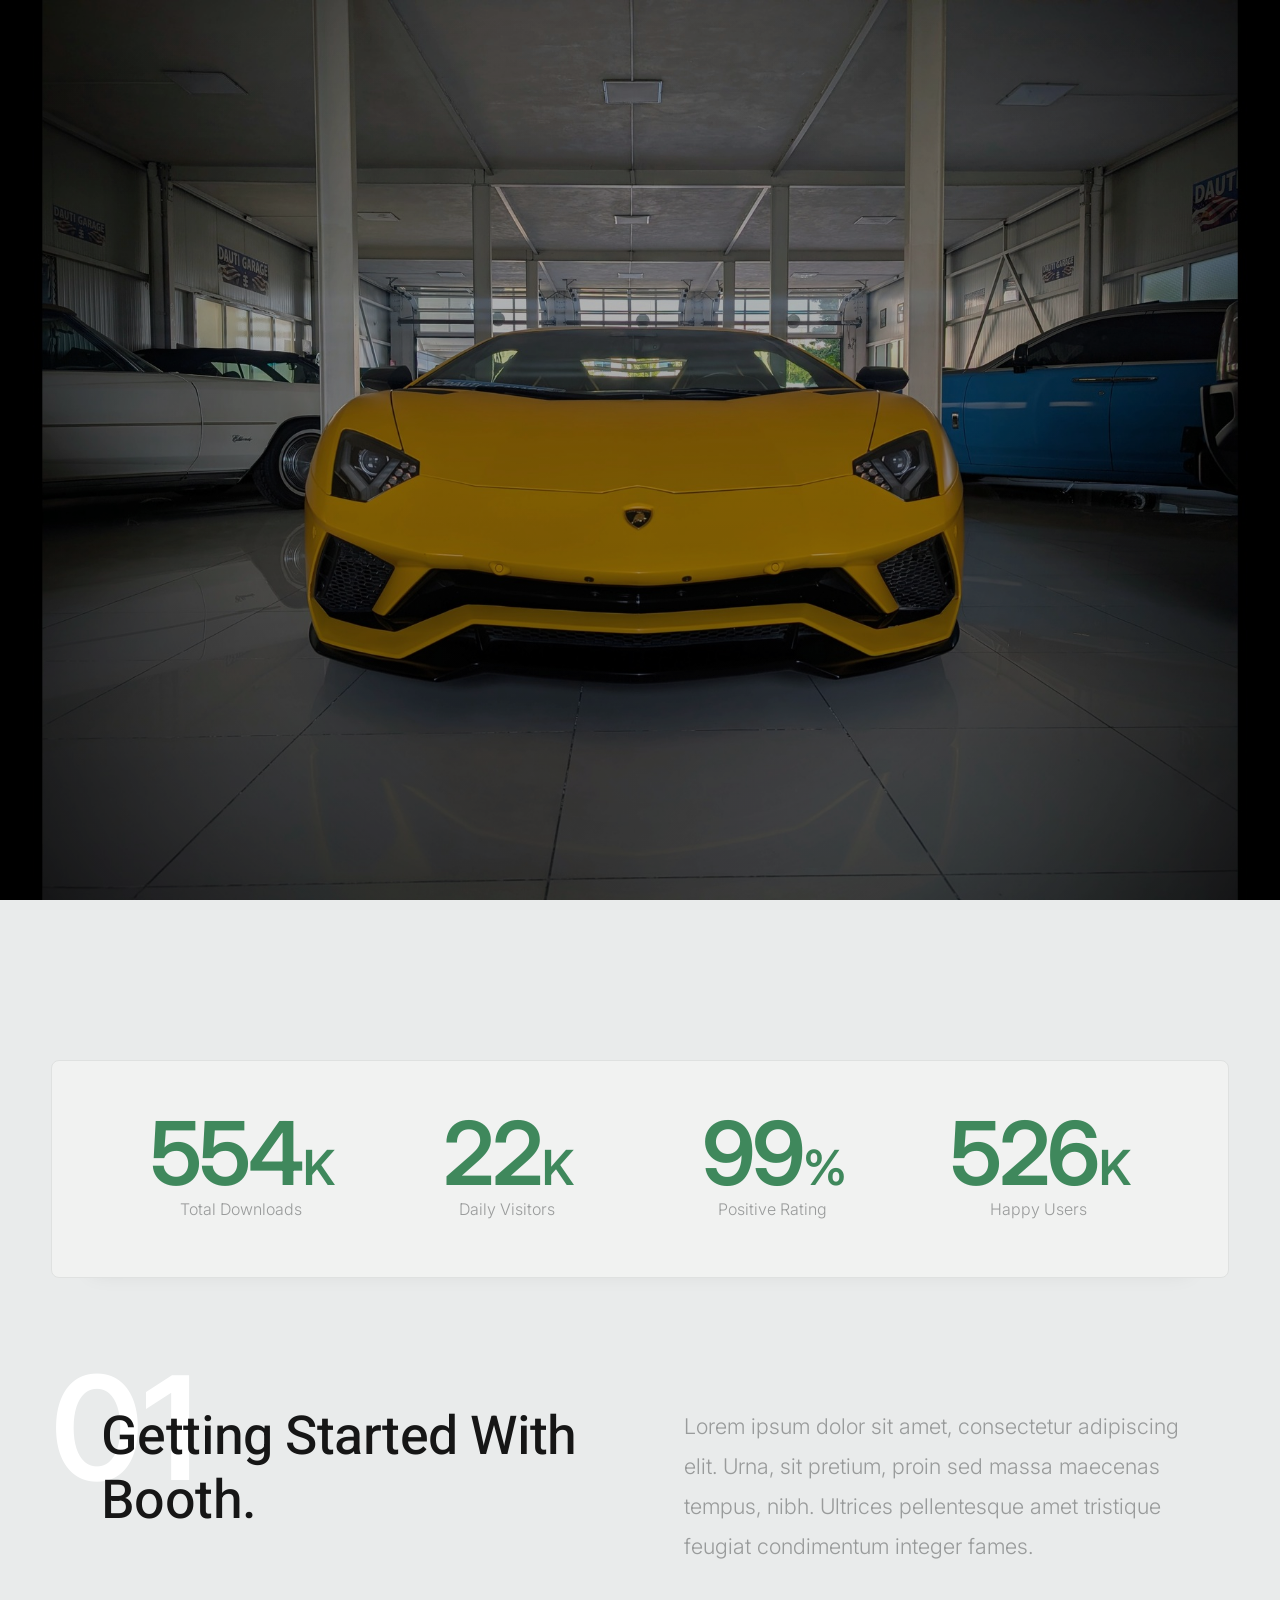
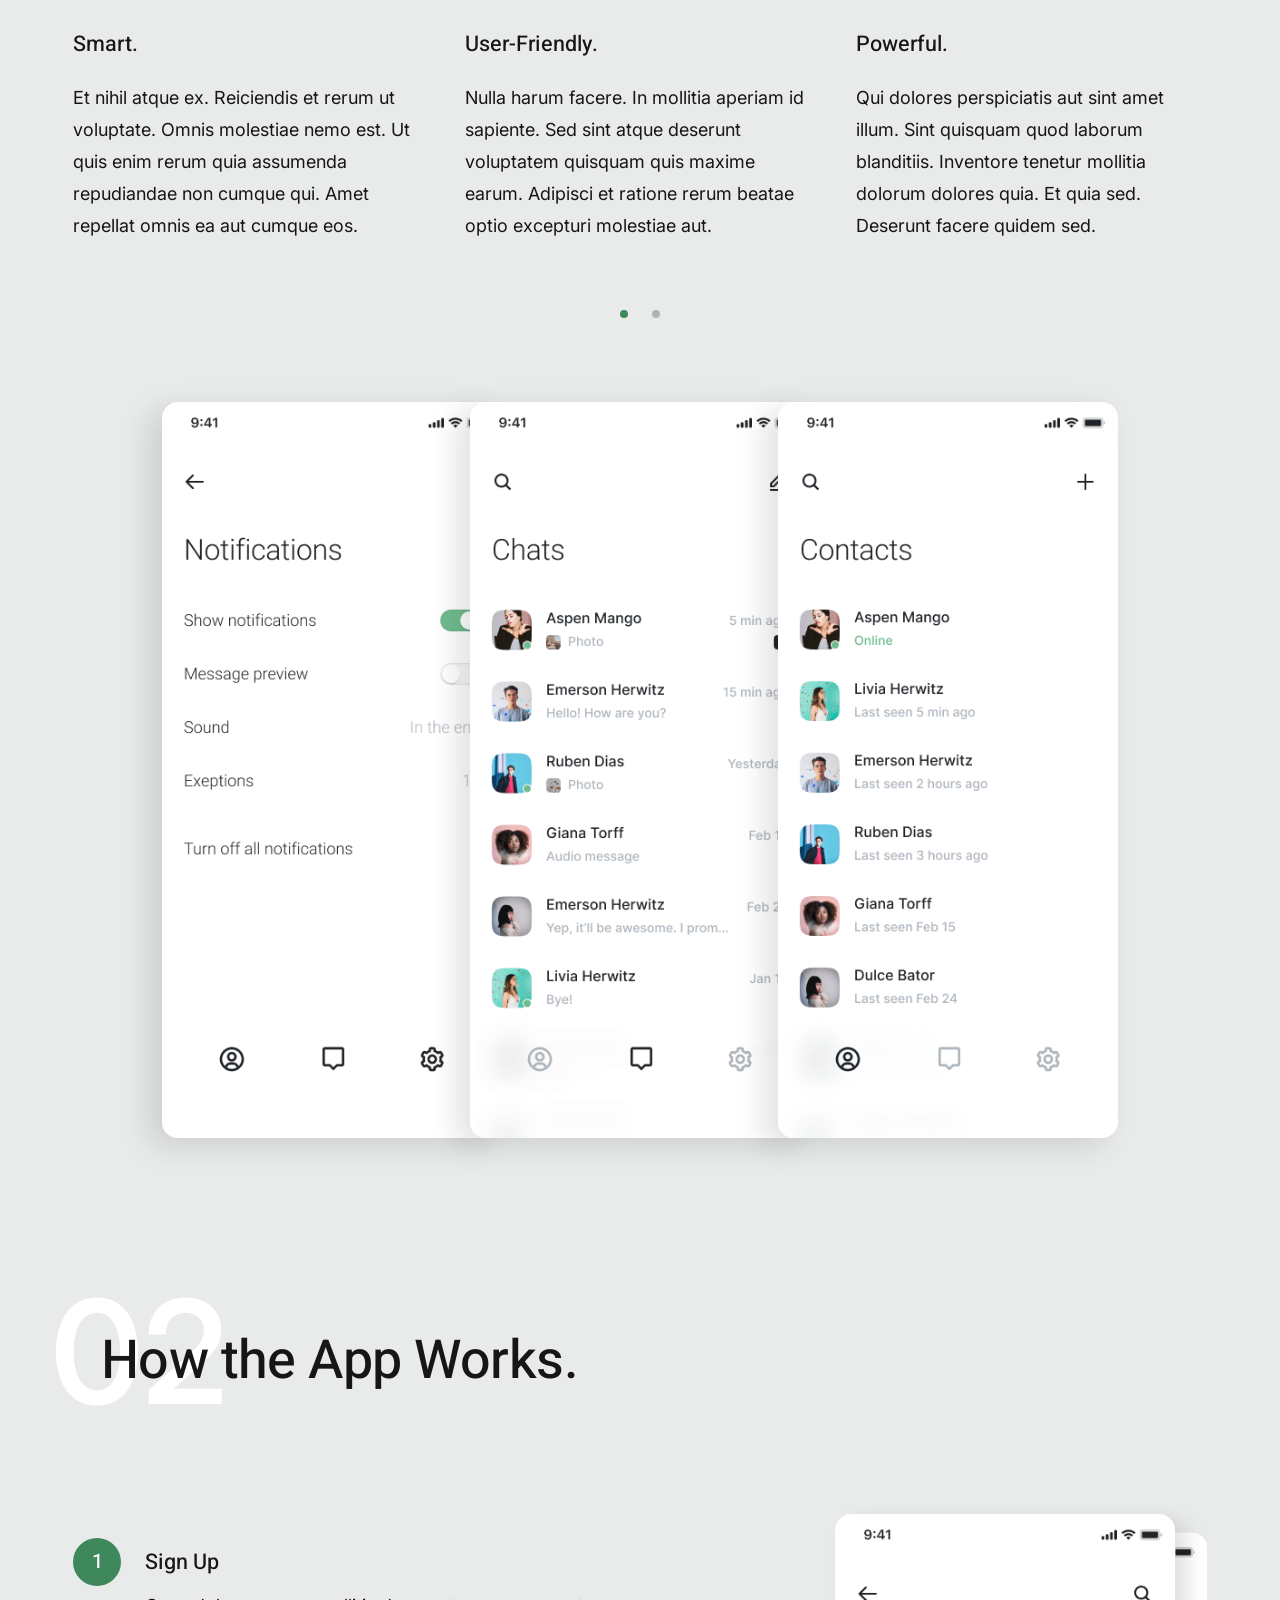
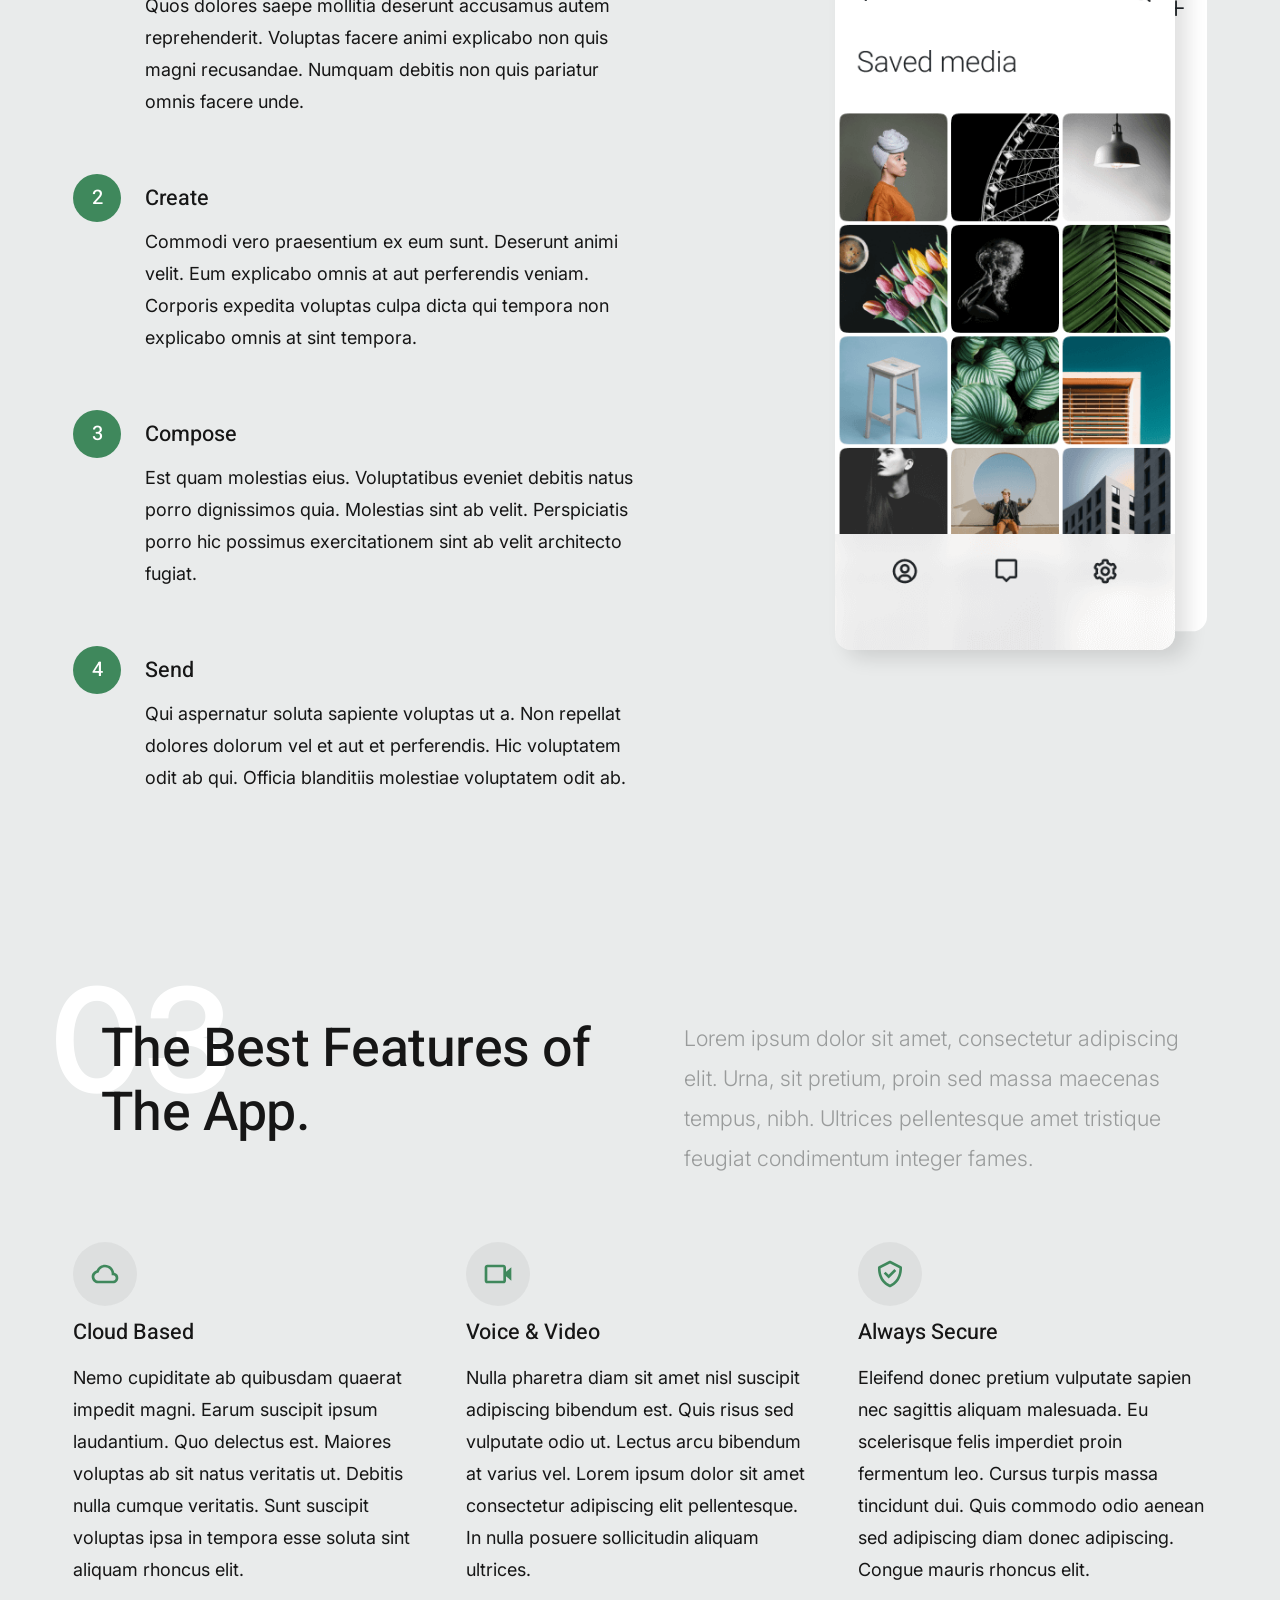
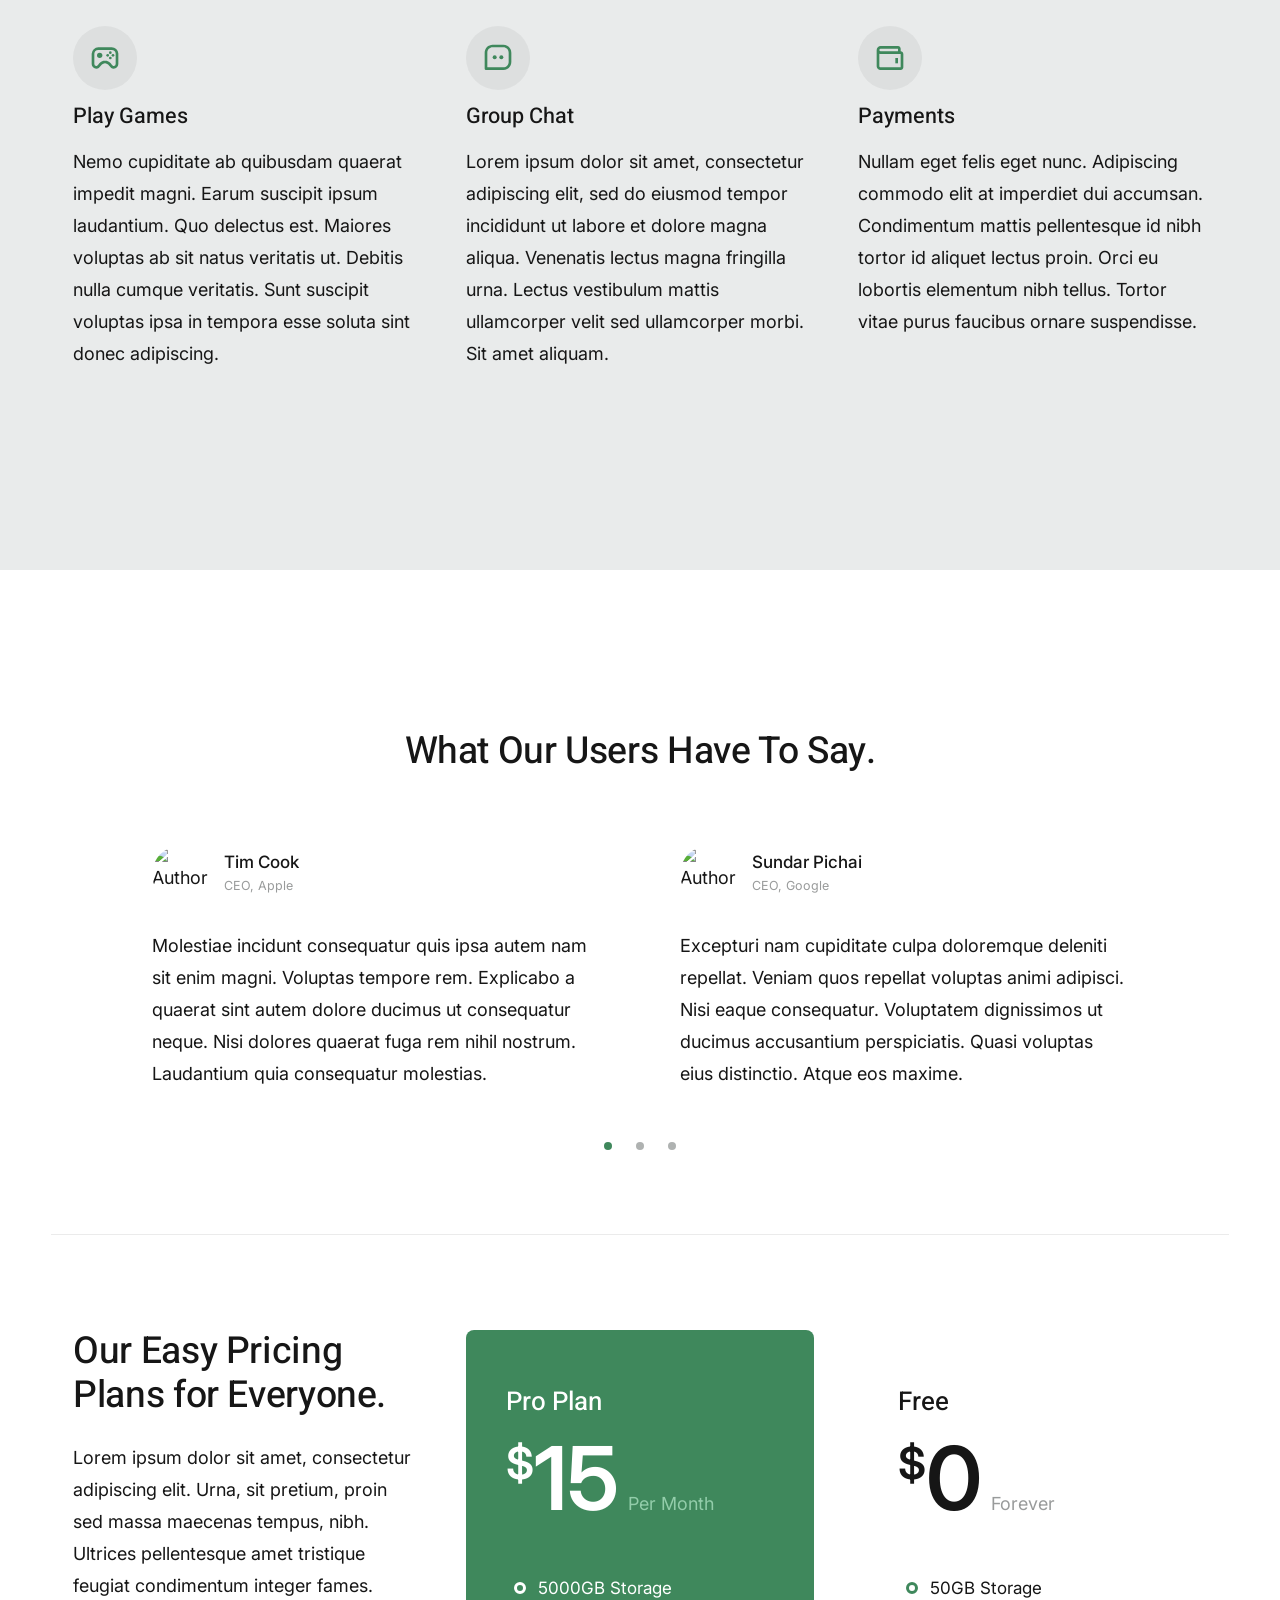
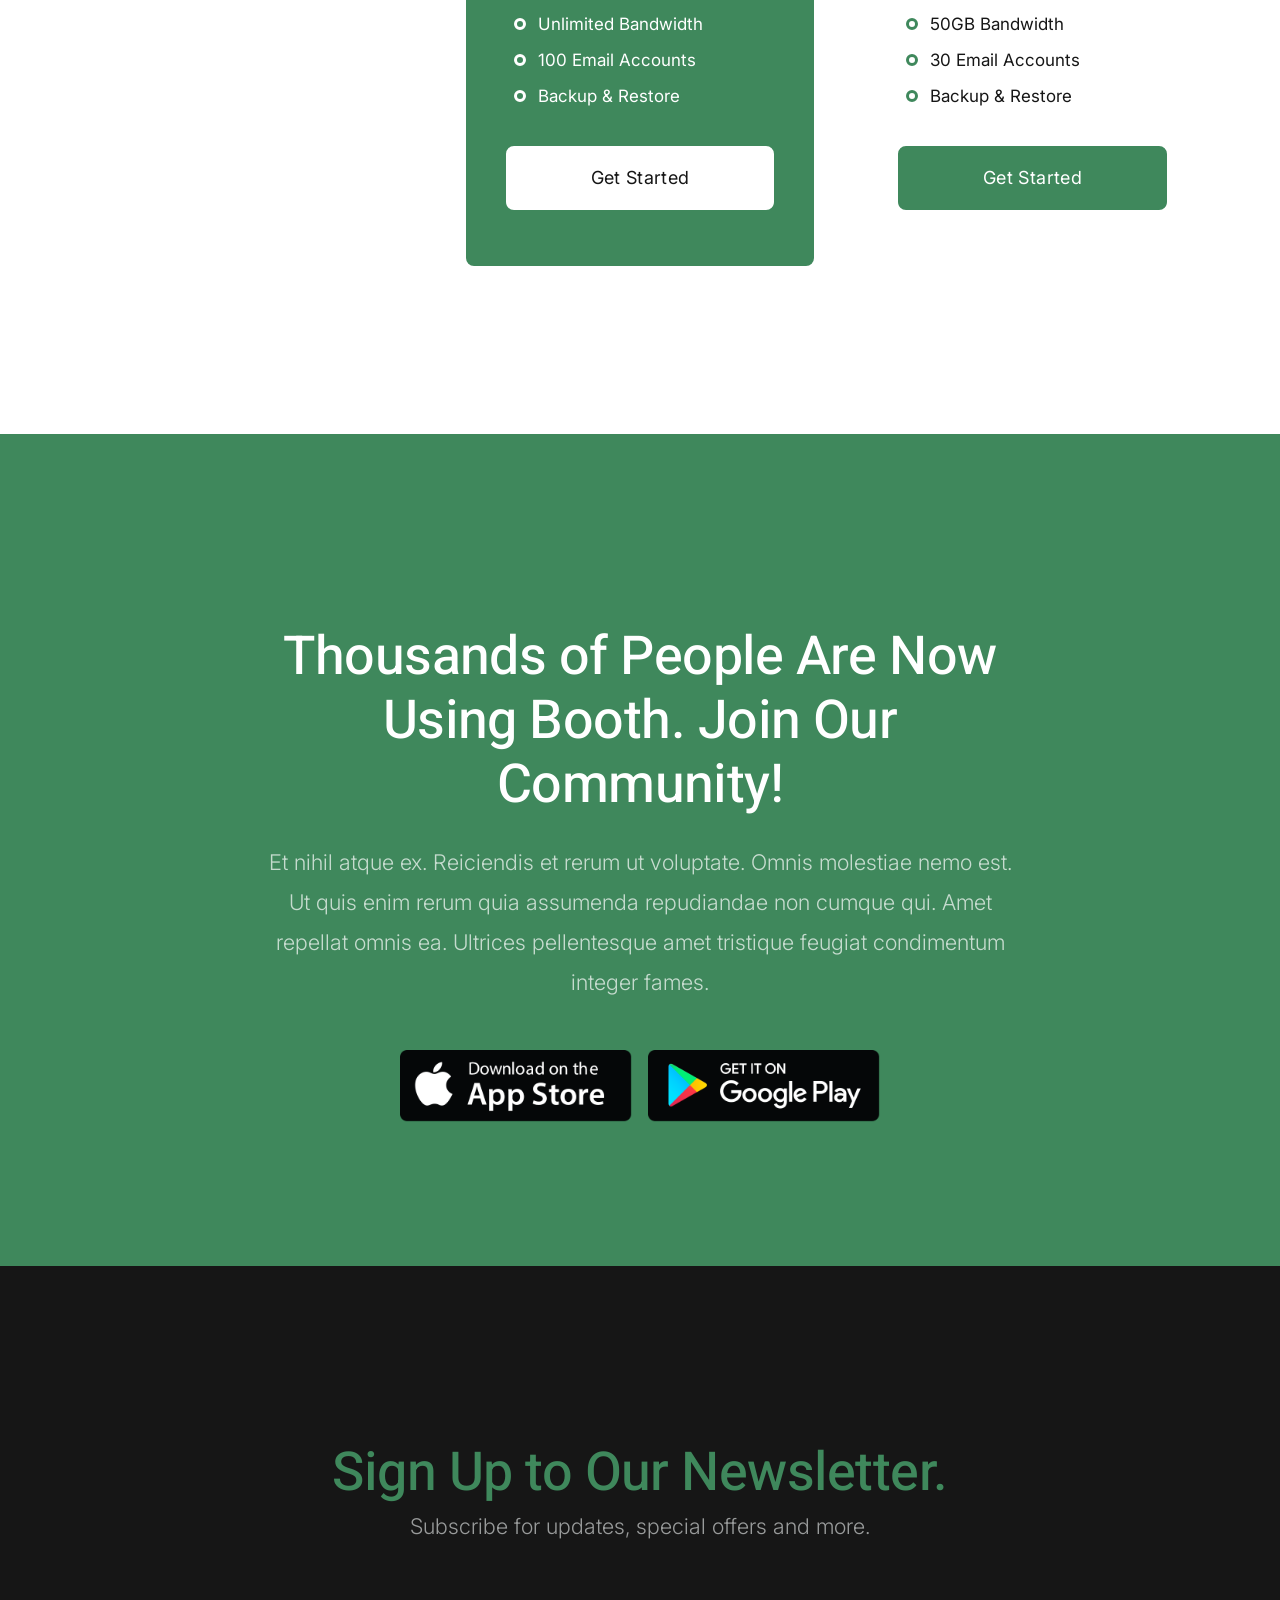
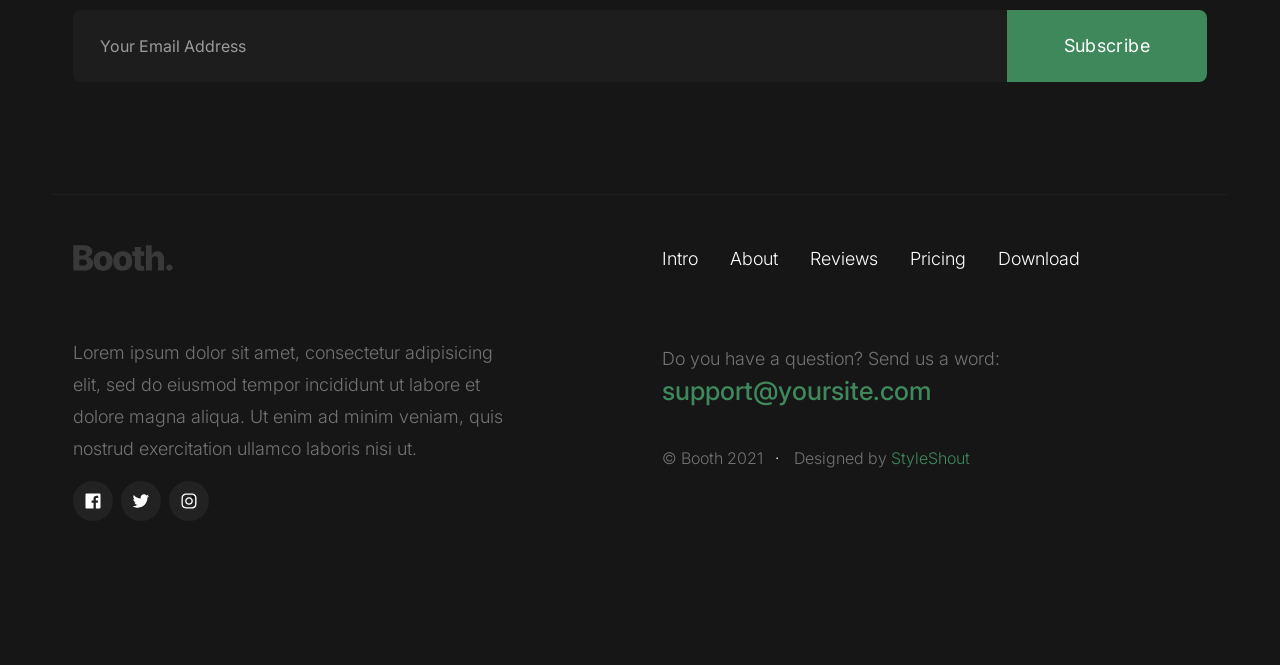
==== index.html @ 65e9fd52 "bg & title en" ====
<!DOCTYPE html>
<html lang="en" class="no-js" >
<head>

    <!--- basic page needs
    ================================================== -->
    <meta charset="utf-8">
    <meta name="viewport" content="width=device-width, initial-scale=1">
    <title>Booth</title>

    <script>
        document.documentElement.classList.remove('no-js');
        document.documentElement.classList.add('js');
    </script>

    <!-- CSS
    ================================================== -->
    <link rel="stylesheet" href="css/vendor.css">
    <link rel="stylesheet" href="css/styles.css">

    <!-- favicons
    ================================================== -->
    <link rel="apple-touch-icon" sizes="180x180" href="apple-touch-icon.png">
    <link rel="icon" type="image/png" sizes="32x32" href="favicon-32x32.png">
    <link rel="icon" type="image/png" sizes="16x16" href="favicon-16x16.png">
    <link rel="manifest" href="site.webmanifest">

</head>


<body id="top">


    <!-- preloader
    ================================================== -->
    <div id="preloader">
        <div id="loader">
        </div>
    </div>


    <!-- page wrap
    ================================================== -->
    <div id="page" class="s-pagewrap">


        <!-- # site header 
        ================================================== -->
        <header class="s-header">

            <div class="row s-header__inner">

                <div class="s-header__block">
                    <div class="s-header__logo">
                        <a class="logo" href="index.html">
                            <img src="images/logo.svg" alt="Homepage">
                        </a>
                    </div>

                    <a class="s-header__menu-toggle" href="#0"><span>Menu</span></a>
                </div> <!-- end s-header__block -->

                <nav class="s-header__nav">
                    <ul>
                        <li class="current"><a href="#intro" class="smoothscroll">Intro</a></li>
                        <li><a href="#about" class="smoothscroll">About</a></li>
                        <li><a href="#pricing" class="smoothscroll">Pricing</a></li>
                        <li><a href="#download" class="smoothscroll">Download</a></li>
                    </ul>
                </nav>

                <div class="s-header__cta">
                    <a href="#download" class="btn btn--stroke s-header__cta-btn smoothscroll">Get The App</a>
                </div>

            </div> <!-- end s-header__inner -->

        </header> <!-- end s-header -->


        <!-- # site-content
        ================================================== -->
        <section id="content" class="s-content">


            <!-- intro
            ----------------------------------------------- -->
            <section id="intro" class="s-intro target-section">

                <div class="s-intro__bg"></div>

                <div class="row s-intro__content">

                    <div class="column lg-12 s-intro__content-inner">
                        <div class="s-intro__content-left">
                            <h1 class="s-intro__content-title">
                            Redefine Luxury.<br>
                            Elite Pre-Owned Vehicles.
                            </h1>
                        </div>
                        <div class="s-intro__content-right">
                            <p class="s-intro__content-desc body-text-2">
                                We source only the finest, meticulously inspected luxury cars
                                to ensure your investment is nothing less than perfection.
                            </p> 

                            <div class="s-intro__content-buttons">
                                <a href="#download" class="btn btn--primary s-intro__content-btn smoothscroll">Get Started</a>
                                <a href="https://player.vimeo.com/video/14592941?color=00a650&title=0&byline=0&portrait=0" class="s-intro__content-video-btn">
                                    <svg xmlns="http://www.w3.org/2000/svg" width="24" height="24" viewBox="0 0 24 24" style="fill: rgba(0, 0, 0, 1);transform: ;msFilter:;"><path d="M7 6v12l10-6z"></path></svg>
                                </a>
                            </div>
                        </div>
                    </div> <!-- s-intro__content-inner -->

                </div> <!-- s-intro__content -->

                <ul class="s-intro__social">
                    <li>
                        <a href="">
                            <svg xmlns="http://www.w3.org/2000/svg" width="24" height="24" viewBox="0 0 24 24" style="fill:rgba(0, 0, 0, 1);transform:;-ms-filter:"><path d="M20,3H4C3.447,3,3,3.448,3,4v16c0,0.552,0.447,1,1,1h8.615v-6.96h-2.338v-2.725h2.338v-2c0-2.325,1.42-3.592,3.5-3.592 c0.699-0.002,1.399,0.034,2.095,0.107v2.42h-1.435c-1.128,0-1.348,0.538-1.348,1.325v1.735h2.697l-0.35,2.725h-2.348V21H20 c0.553,0,1-0.448,1-1V4C21,3.448,20.553,3,20,3z"></path></svg>
                            <span class="u-screen-reader-text">Facebook</span>
                        </a>
                    </li>
                    <li>
                        <a href="">
                            <svg xmlns="http://www.w3.org/2000/svg" width="24" height="24" viewBox="0 0 24 24" style="fill:rgba(0, 0, 0, 1);transform:;-ms-filter:"><path d="M19.633,7.997c0.013,0.175,0.013,0.349,0.013,0.523c0,5.325-4.053,11.461-11.46,11.461c-2.282,0-4.402-0.661-6.186-1.809 c0.324,0.037,0.636,0.05,0.973,0.05c1.883,0,3.616-0.636,5.001-1.721c-1.771-0.037-3.255-1.197-3.767-2.793 c0.249,0.037,0.499,0.062,0.761,0.062c0.361,0,0.724-0.05,1.061-0.137c-1.847-0.374-3.23-1.995-3.23-3.953v-0.05 c0.537,0.299,1.16,0.486,1.82,0.511C3.534,9.419,2.823,8.184,2.823,6.787c0-0.748,0.199-1.434,0.548-2.032 c1.983,2.443,4.964,4.04,8.306,4.215c-0.062-0.3-0.1-0.611-0.1-0.923c0-2.22,1.796-4.028,4.028-4.028 c1.16,0,2.207,0.486,2.943,1.272c0.91-0.175,1.782-0.512,2.556-0.973c-0.299,0.935-0.936,1.721-1.771,2.22 c0.811-0.088,1.597-0.312,2.319-0.624C21.104,6.712,20.419,7.423,19.633,7.997z"></path></svg>
                            <span class="u-screen-reader-text">Twitter</span>
                        </a>
                    </li>
                    <li>
                        <a href="">
                            <svg xmlns="http://www.w3.org/2000/svg" width="24" height="24" viewBox="0 0 24 24" style="fill:rgba(0, 0, 0, 1);transform:;-ms-filter:"><path d="M11.999,7.377c-2.554,0-4.623,2.07-4.623,4.623c0,2.554,2.069,4.624,4.623,4.624c2.552,0,4.623-2.07,4.623-4.624 C16.622,9.447,14.551,7.377,11.999,7.377L11.999,7.377z M11.999,15.004c-1.659,0-3.004-1.345-3.004-3.003 c0-1.659,1.345-3.003,3.004-3.003s3.002,1.344,3.002,3.003C15.001,13.659,13.658,15.004,11.999,15.004L11.999,15.004z"></path><circle cx="16.806" cy="7.207" r="1.078"></circle><path d="M20.533,6.111c-0.469-1.209-1.424-2.165-2.633-2.632c-0.699-0.263-1.438-0.404-2.186-0.42 c-0.963-0.042-1.268-0.054-3.71-0.054s-2.755,0-3.71,0.054C7.548,3.074,6.809,3.215,6.11,3.479C4.9,3.946,3.945,4.902,3.477,6.111 c-0.263,0.7-0.404,1.438-0.419,2.186c-0.043,0.962-0.056,1.267-0.056,3.71c0,2.442,0,2.753,0.056,3.71 c0.015,0.748,0.156,1.486,0.419,2.187c0.469,1.208,1.424,2.164,2.634,2.632c0.696,0.272,1.435,0.426,2.185,0.45 c0.963,0.042,1.268,0.055,3.71,0.055s2.755,0,3.71-0.055c0.747-0.015,1.486-0.157,2.186-0.419c1.209-0.469,2.164-1.424,2.633-2.633 c0.263-0.7,0.404-1.438,0.419-2.186c0.043-0.962,0.056-1.267,0.056-3.71s0-2.753-0.056-3.71C20.941,7.57,20.801,6.819,20.533,6.111z M19.315,15.643c-0.007,0.576-0.111,1.147-0.311,1.688c-0.305,0.787-0.926,1.409-1.712,1.711c-0.535,0.199-1.099,0.303-1.67,0.311 c-0.95,0.044-1.218,0.055-3.654,0.055c-2.438,0-2.687,0-3.655-0.055c-0.569-0.007-1.135-0.112-1.669-0.311 c-0.789-0.301-1.414-0.923-1.719-1.711c-0.196-0.534-0.302-1.099-0.311-1.669c-0.043-0.95-0.053-1.218-0.053-3.654 c0-2.437,0-2.686,0.053-3.655c0.007-0.576,0.111-1.146,0.311-1.687c0.305-0.789,0.93-1.41,1.719-1.712 c0.534-0.198,1.1-0.303,1.669-0.311c0.951-0.043,1.218-0.055,3.655-0.055c2.437,0,2.687,0,3.654,0.055 c0.571,0.007,1.135,0.112,1.67,0.311c0.786,0.303,1.407,0.925,1.712,1.712c0.196,0.534,0.302,1.099,0.311,1.669 c0.043,0.951,0.054,1.218,0.054,3.655c0,2.436,0,2.698-0.043,3.654H19.315z"></path></svg>
                            <span class="u-screen-reader-text">Instagram</span>
                        </a>
                    </li>
                </ul>  <!-- s-intro__social -->

                <div class="s-intro__scroll">
                    <a href="#about" class="smoothscroll">
                        <svg xmlns="http://www.w3.org/2000/svg" width="24" height="24" viewBox="0 0 24 24" style="fill: rgba(0, 0, 0, 1);transform: rotate(270deg);msFilter:progid:DXImageTransform.Microsoft.BasicImage(rotation=3);"><path d="M21 11H6.414l5.293-5.293-1.414-1.414L2.586 12l7.707 7.707 1.414-1.414L6.414 13H21z"></path></svg>
                        <span class="u-screen-reader-text">Scroll</span>
                    </a>
                </div> <!-- s-intro__scroll -->

            </section> <!-- end s-intro -->


            <!-- about
            ----------------------------------------------- -->
            <section id="about" class="s-about target-section">


                <!-- stats -->
                <div class="row block-lg-one-fourth block-tab-one-half block-stack s-about__stats">

                    <div class="column s-about__stats-item">
                        <div class="s-about__stats-count">554<span>k</span></div>
                        <h5>Total Downloads</h5>
                    </div>
                    <div class="column s-about__stats-item">
                        <div class="s-about__stats-count">22<span>k</span></div>
                        <h5>Daily Visitors</h5>
                    </div>
                    <div class="column s-about__stats-item">
                        <div class="s-about__stats-count">99<span>%</span></div>
                        <h5>Positive Rating</h5>
                    </div>
                    <div class="column s-about__stats-item">
                        <div class="s-about__stats-count">526<span>k</span></div>
                        <h5>Happy Users</h5>
                    </div>

                </div> <!-- end stats -->


                <!-- intro info -->
                <div class="s-about__info">

                    <div class="row section-header" data-num="01">
                        <div class="column lg-6 stack-on-1000 title-block">
                            <h2 class="title text-display-1">Getting Started With Booth.</h2>
                        </div>
                        <div class="column lg-6 stack-on-1000 desc-block">
                            <p class="desc lead">
                            Lorem ipsum dolor sit amet, consectetur adipiscing elit. Urna, sit pretium, 
                            proin sed massa maecenas tempus, nibh. Ultrices pellentesque amet tristique 
                            feugiat condimentum integer fames.
                            </p>
                        </div>
                    </div>

                    <div class="row s-about__info-slider-block">
                        <div class="column lg-12">

                            <div class="swiper-container s-about__info-slider">
                                <div class="swiper-wrapper">

                                    <div class="s-about__info-slide swiper-slide">
                                        <h4 class="h5">Smart.</h4>
                    
                                        <p>
                                        Et nihil atque ex. Reiciendis et rerum ut voluptate. Omnis molestiae nemo est. 
                                        Ut quis enim rerum quia assumenda repudiandae non cumque qui. Amet repellat 
                                        omnis ea aut cumque eos.
                                        </p>
                                    </div>  <!-- end s-about__info-slide  -->
                    
                                    <div class="s-about__info-slide swiper-slide">
                                        <h4 class="h5">User-Friendly.</h4>
                    
                                        <p>
                                        Nulla harum facere. In mollitia aperiam id sapiente. Sed sint atque deserunt 
                                        voluptatem quisquam quis maxime earum. Adipisci et ratione rerum beatae optio 
                                        excepturi molestiae aut.
                                        </p>
                                    </div>  <!-- end s-about__info-slide  -->
                    
                                    <div class="s-about__info-slide swiper-slide">
                                        <h4 class="h5">Powerful.</h4>
                    
                                        <p>
                                        Qui dolores perspiciatis aut sint amet illum. Sint quisquam quod laborum 
                                        blanditiis. Inventore tenetur mollitia dolorum dolores quia. Et quia sed. 
                                        Deserunt facere quidem sed.
                                        </p>
                                    </div>  <!-- end s-about__info-slide  -->
                    
                                    <div class="s-about__info-slide swiper-slide">
                                        <h4 class="h5">Secure.</h4>
                    
                                        <p>
                                        Exercitationem minima sed similique. Ducimus quis omnis voluptas et nulla. 
                                        Ad mollitia quibusdam autem quod omnis. Ipsa aspernatur voluptatem illum 
                                        possimus quasi magni.
                                        </p>
                                    </div>  <!-- end s-about__info-slide  -->

                                </div> <!-- swiper-wrapper -->

                                <div class="swiper-pagination"></div>

                            </div> <!-- end swiper-container -->

                        </div>
                    </div> <!-- end s-about__info-slider-block -->

                </div> <!-- end s-about__info -->


                <!-- screens -->
                <div class="row s-about__screens-block">
                    <div class="column lg-12">

                        <div class="s-about__screens">
                            <div class="s-about__screen">
                                <img src="images/screens/screen-03.png"
                                     srcset="images/screens/screen-03.png 1x, images/screens/screen-03@2x.png 2x" alt="">
                            </div>
                            <div class="s-about__screen">
                                <img src="images/screens/screen-02.png"
                                     srcset="images/screens/screen-02.png 1x, images/screens/screen-02@2x.png 2x" alt="">
                            </div>
                            <div class="s-about__screen">
                                <img src="images/screens/screen-01.png"
                                     srcset="images/screens/screen-01.png 1x, images/screens/screen-01@2x.png 2x" alt="">
                            </div>
                        </div>

                    </div>
                </div> <!-- end screens -->


                <!-- how-to -->
                <div class="s-about__howto">

                    <div class="row section-header" data-num="02">
                        <div class="column lg-12 title-block">
                            <h2 class="title text-display-1">How the App Works.</h2>
                        </div>
                    </div>

                    <div class="row s-about__howto-content">

                        <div class="column s-about__howto-process-block">

                            <div class="s-about__howto-process">
                                <div class="s-about__howto-process-step">
                                    <h3 class="h5">Sign Up</h3>
                                    <p>
                                    Quos dolores saepe mollitia deserunt accusamus autem reprehenderit. Voluptas facere animi explicabo non quis magni recusandae. 
                                    Numquam debitis non quis pariatur omnis facere unde. 
                                    </p>
                                </div>
                                <div class="s-about__howto-process-step">
                                    <h3 class="h5">Create</h3>
                                    <p>
                                    Commodi vero praesentium ex eum sunt. Deserunt animi velit. Eum explicabo omnis at aut perferendis veniam. Corporis expedita 
                                    voluptas culpa dicta qui tempora non explicabo omnis at sint tempora.
                                    </p>
                                </div>
                                <div class="s-about__howto-process-step">
                                    <h3 class="h5">Compose</h3>
                                    <p>
                                    Est quam molestias eius. Voluptatibus eveniet debitis natus porro dignissimos quia. Molestias sint ab velit. Perspiciatis porro 
                                    hic possimus exercitationem sint ab velit architecto fugiat. 
                                    </p>
                                </div>
                                <div class="s-about__howto-process-step">
                                    <h3 class="h5">Send</h3>
                                    <p>
                                    Qui aspernatur soluta sapiente voluptas ut a. Non repellat dolores dolorum vel et aut et perferendis. Hic voluptatem odit ab qui. 
                                    Officia blanditiis molestiae voluptatem odit ab. 
                                    </p>
                                </div>
                            </div> <!-- end how-to process -->

                        </div>

                        <div class="column s-about__howto-screens-block">

                            <div class="s-about__howto-screens">
                                <img src="images/screens/screen-01.png"
                                     srcset="images/screens/screen-01.png 1x, images/screens/screen-01@2x.png 2x" alt="">
                                <img src="images/screens/screen-04.png"
                                     srcset="images/screens/screen-04.png 1x, images/screens/screen-04@2x.png 2x" alt="">
                            </div>

                        </div>

                    </div>
        
                </div> <!-- end how-to -->


                <!-- features -->
                <div class="s-about__features">

                    <div class="row section-header" data-num="03">
                        <div class="column lg-6 stack-on-1000 title-block">
                            <h2 class="title text-display-1">The Best Features of The App.</h2>
                        </div>
                        <div class="column lg-6 stack-on-1000 desc-block">
                            <p class="desc lead">
                            Lorem ipsum dolor sit amet, consectetur adipiscing elit. Urna, sit pretium, 
                            proin sed massa maecenas tempus, nibh. Ultrices pellentesque amet tristique 
                            feugiat condimentum integer fames.
                            </p>
                        </div>
                    </div>

                    <div class="row s-about__feature-list block-lg-one-third">
    
                        <div class="column s-about__feature-item">
                            <div class="s-about__feature-icon-block">
                                <svg xmlns="http://www.w3.org/2000/svg" width="24" height="24" viewBox="0 0 24 24" style="fill: rgba(0, 0, 0, 1);transform: ;msFilter:;"><path d="M18.944 11.112C18.507 7.67 15.56 5 12 5 9.244 5 6.85 6.611 5.757 9.15 3.609 9.792 2 11.82 2 14c0 2.757 2.243 5 5 5h11c2.206 0 4-1.794 4-4a4.01 4.01 0 0 0-3.056-3.888zM18 17H7c-1.654 0-3-1.346-3-3 0-1.404 1.199-2.756 2.673-3.015l.581-.102.192-.558C8.149 8.274 9.895 7 12 7c2.757 0 5 2.243 5 5v1h1c1.103 0 2 .897 2 2s-.897 2-2 2z"></path></svg>
                            </div>
                            <div class="s-about__feature-text">
                                <h3 class="h5">Cloud Based</h3>
                                <p>Nemo cupiditate ab quibusdam quaerat impedit magni. Earum suscipit ipsum laudantium. 
                                Quo delectus est. Maiores voluptas ab sit natus veritatis ut. Debitis nulla cumque veritatis.
                                Sunt suscipit voluptas ipsa in tempora esse soluta sint aliquam rhoncus elit.
                                </p>
                            </div>
                        </div>
            
                        <div class="column s-about__feature-item">
                            <div class="s-about__feature-icon-block">
                                <svg xmlns="http://www.w3.org/2000/svg" width="24" height="24" viewBox="0 0 24 24" style="fill: rgba(0, 0, 0, 1);transform: ;msFilter:;"><path d="M18 7c0-1.103-.897-2-2-2H4c-1.103 0-2 .897-2 2v10c0 1.103.897 2 2 2h12c1.103 0 2-.897 2-2v-3.333L22 17V7l-4 3.333V7zm-1.998 10H4V7h12l.001 4.999L16 12l.001.001.001 4.999z"></path></svg>
                            </div>
                            <div class="s-about__feature-text">
                                <h3 class="h5">Voice & Video</h3>
                                <p>Nulla pharetra diam sit amet nisl suscipit adipiscing bibendum est. Quis risus sed vulputate 
                                odio ut. Lectus arcu bibendum at varius vel. Lorem ipsum dolor sit amet consectetur adipiscing 
                                elit pellentesque. In nulla posuere sollicitudin aliquam ultrices.
                                </p>
                            </div>
                        </div>
            
                        <div class="column s-about__feature-item">
                            <div class="s-about__feature-icon-block">
                                <svg xmlns="http://www.w3.org/2000/svg" width="24" height="24" viewBox="0 0 24 24" style="fill: rgba(0, 0, 0, 1);transform: ;msFilter:;"><path d="M20.995 6.9a.998.998 0 0 0-.548-.795l-8-4a1 1 0 0 0-.895 0l-8 4a1.002 1.002 0 0 0-.547.795c-.011.107-.961 10.767 8.589 15.014a.987.987 0 0 0 .812 0c9.55-4.247 8.6-14.906 8.589-15.014zM12 19.897C5.231 16.625 4.911 9.642 4.966 7.635L12 4.118l7.029 3.515c.037 1.989-.328 9.018-7.029 12.264z"></path><path d="m11 12.586-2.293-2.293-1.414 1.414L11 15.414l5.707-5.707-1.414-1.414z"></path></svg>
                            </div>
                            <div class="s-about__feature-text">
                                <h3 class="h5">Always Secure</h3>
                                <p>Eleifend donec pretium vulputate sapien nec sagittis aliquam malesuada. Eu scelerisque felis 
                                imperdiet proin fermentum leo. Cursus turpis massa tincidunt dui. Quis commodo odio aenean sed 
                                adipiscing diam donec adipiscing. Congue mauris rhoncus elit.
                                </p>
                            </div>
                        </div>
            
                        <div class="column s-about__feature-item">
                            <div class="s-about__feature-icon-block">
                                <svg xmlns="http://www.w3.org/2000/svg" viewBox="0 0 24 24" width="24" height="24" style="fill: rgba(0, 0, 0, 1);transform: ;msFilter:;"><path d="M22 8.65A5 5 0 0 0 17 4H7a5 5 0 0 0-5 4.74A2 2 0 0 0 2 9v7.5A3.48 3.48 0 0 0 5.5 20c1.43 0 2.32-1.06 3.19-2.09.32-.37.65-.76 1-1.1a4.81 4.81 0 0 1 1.54-.75 6.61 6.61 0 0 1 1.54 0 4.81 4.81 0 0 1 1.54.75c.35.34.68.73 1 1.1.87 1 1.76 2.09 3.19 2.09a3.48 3.48 0 0 0 3.5-3.5V9a2.09 2.09 0 0 0 0-.26zm-2 7.85a1.5 1.5 0 0 1-1.5 1.5c-.5 0-1-.64-1.66-1.38-.34-.39-.72-.85-1.15-1.26a6.68 6.68 0 0 0-2.46-1.25 6.93 6.93 0 0 0-2.46 0 6.68 6.68 0 0 0-2.46 1.25c-.43.41-.81.87-1.15 1.26C6.54 17.36 6 18 5.5 18A1.5 1.5 0 0 1 4 16.5V9a.77.77 0 0 0 0-.15A3 3 0 0 1 7 6h10a3 3 0 0 1 3 2.72v.12A.86.86 0 0 0 20 9z"></path><circle cx="16" cy="12" r="1"></circle><circle cx="18" cy="10" r="1"></circle><circle cx="16" cy="8" r="1"></circle><circle cx="14" cy="10" r="1"></circle><circle cx="8" cy="10" r="2"></circle></svg>
                            </div>
                            <div class="s-about__feature-text">
                                <h3 class="h5">Play Games</h3>
                                <p>Nemo cupiditate ab quibusdam quaerat impedit magni. Earum suscipit ipsum laudantium. 
                                Quo delectus est. Maiores voluptas ab sit natus veritatis ut. Debitis nulla cumque veritatis.
                                Sunt suscipit voluptas ipsa in tempora esse soluta sint donec adipiscing.
                                </p>
                            </div>
                        </div>
            
                        <div class="column s-about__feature-item">
                            <div class="s-about__feature-icon-block">
                                <svg xmlns="http://www.w3.org/2000/svg" width="24" height="24" viewBox="0 0 24 24" style="fill: rgba(0, 0, 0, 1);transform: ;msFilter:;"><path d="M16 2H8C4.691 2 2 4.691 2 8v12a1 1 0 0 0 1 1h13c3.309 0 6-2.691 6-6V8c0-3.309-2.691-6-6-6zm4 13c0 2.206-1.794 4-4 4H4V8c0-2.206 1.794-4 4-4h8c2.206 0 4 1.794 4 4v7z"></path><circle cx="9.5" cy="11.5" r="1.5"></circle><circle cx="14.5" cy="11.5" r="1.5"></circle></svg>
                            </div>
                            <div class="s-about__feature-text">
                                <h3 class="h5">Group Chat</h3>
                                <p>Lorem ipsum dolor sit amet, consectetur adipiscing elit, sed do eiusmod tempor incididunt 
                                ut labore et dolore magna aliqua. Venenatis lectus magna fringilla urna. Lectus vestibulum 
                                mattis ullamcorper velit sed ullamcorper morbi. Sit amet aliquam.
                                </p>
                            </div>
                        </div>
                
                        <div class="column s-about__feature-item">
                            <div class="s-about__feature-icon-block">
                                <svg xmlns="http://www.w3.org/2000/svg" width="24" height="24" viewBox="0 0 24 24" style="fill: rgba(0, 0, 0, 1);transform: ;msFilter:;"><path d="M16 12h2v4h-2z"></path><path d="M20 7V5c0-1.103-.897-2-2-2H5C3.346 3 2 4.346 2 6v12c0 2.201 1.794 3 3 3h15c1.103 0 2-.897 2-2V9c0-1.103-.897-2-2-2zM5 5h13v2H5a1.001 1.001 0 0 1 0-2zm15 14H5.012C4.55 18.988 4 18.805 4 18V8.815c.314.113.647.185 1 .185h15v10z"></path></svg>
                            </div>
                            <div class="s-about__feature-text">
                                <h3 class="h5">Payments</h3>
                                <p>Nullam eget felis eget nunc. Adipiscing commodo elit at imperdiet dui accumsan. Condimentum 
                                mattis pellentesque id nibh tortor id aliquet lectus proin. Orci eu lobortis elementum nibh 
                                tellus. Tortor vitae purus faucibus ornare suspendisse.
                                </p>
                            </div>
                        </div>
            
                    </div> <!-- end features-list -->

                </div> <!-- end features -->

            </section> <!-- end s-about -->


            <!-- testimonials
            ----------------------------------------------- -->
            <section id="testimonials" class="s-testimonials">

                <div class="row narrow text-center s-testimonials__header">
                    <div class="column lg-12">
                        <h3 class="h2">What Our Users Have To Say.</h3>
                    </div>
                </div>

                <div class="row s-testimonials__content">
                    <div class="column lg-12">
        
                        <div class="swiper-container s-testimonials__slider">
        
                            <div class="swiper-wrapper">
    
                                <div class="s-testimonials__slide swiper-slide">
                                    <div class="s-testimonials__author">
                                        <img src="images/avatars/user-02.jpg" alt="Author image" class="s-testimonials__avatar">
                                        <cite class="s-testimonials__cite">
                                            <strong>Tim Cook</strong>
                                            <span>CEO, Apple</span>
                                        </cite>
                                    </div>
                                    <p>
                                    Molestiae incidunt consequatur quis ipsa autem nam sit enim magni. Voluptas tempore rem. 
                                    Explicabo a quaerat sint autem dolore ducimus ut consequatur neque. Nisi dolores quaerat fuga rem nihil nostrum.
                                    Laudantium quia consequatur molestias.
                                    </p>
                                </div> <!-- end s-testimonials__slide -->
                
                                <div class="s-testimonials__slide swiper-slide">
                                    <div class="s-testimonials__author">
                                        <img src="images/avatars/user-03.jpg" alt="Author image" class="s-testimonials__avatar">
                                        <cite class="s-testimonials__cite">
                                            <strong>Sundar Pichai</strong>
                                            <span>CEO, Google</span>
                                        </cite>
                                    </div>
                                    <p>
                                    Excepturi nam cupiditate culpa doloremque deleniti repellat. Veniam quos repellat voluptas animi adipisci.
                                    Nisi eaque consequatur. Voluptatem dignissimos ut ducimus accusantium perspiciatis.
                                    Quasi voluptas eius distinctio. Atque eos maxime.
                                    </p>
                                </div> <!-- end s-testimonials__slide -->
                
                                <div class="s-testimonials__slide swiper-slide">
                                    <div class="s-testimonials__author">
                                        <img src="images/avatars/user-01.jpg" alt="Author image" class="s-testimonials__avatar">
                                        <cite class="s-testimonials__cite">
                                            <strong>Satya Nadella</strong>
                                            <span>CEO, Microsoft</span>
                                        </cite>
                                    </div>
                                    <p>
                                    Repellat dignissimos libero. Qui sed at corrupti expedita voluptas odit. Nihil ea quia nesciunt. Ducimus aut sed ipsam.  
                                    Autem eaque officia cum exercitationem sunt voluptatum accusamus. Quasi voluptas eius distinctio.
                                    Voluptatem dignissimos ut.
                                    </p>
                                </div> <!-- end s-testimonials__slide -->
        
                                <div class="s-testimonials__slide swiper-slide">
                                    <div class="s-testimonials__author">
                                        <img src="images/avatars/user-06.jpg" alt="Author image" class="s-testimonials__avatar">
                                        <cite class="s-testimonials__cite">
                                            <strong>Jeff Bezos</strong>
                                            <span>CEO, Amazon</span>
                                        </cite>
                                    </div>
                                    <p>
                                    Nunc interdum lacus sit amet orci. Vestibulum dapibus nunc ac augue. Fusce vel dui. In ac felis 
                                    quis tortor malesuada pretium. Curabitur vestibulum aliquam leo. Qui sed at corrupti expedita voluptas odit. 
                                    Nihil ea quia nesciunt. Ducimus aut sed ipsam.
                                    </p>
                                </div> <!-- end s-testimonials__slide -->
            
                            </div> <!-- end swiper-wrapper -->
        
                            <div class="swiper-pagination"></div>
        
                        </div> <!-- end swiper-container -->
        
                    </div> <!-- end column -->
                </div> <!-- end s-testimonials__content -->

            </section> <!-- end testimonials -->


            <!-- pricing
            ----------------------------------------------- -->
            <section id="pricing" class="s-pricing target-section">
                <div class="row s-pricing__content">

                    <div class="column lg-4 md-12 s-pricing__header">
                        <h3 class="h2">Our Easy Pricing Plans for Everyone.</h3>
                        <p>
                        Lorem ipsum dolor sit amet, consectetur adipiscing elit. 
                        Urna, sit pretium, proin sed massa maecenas tempus, nibh. 
                        Ultrices pellentesque amet tristique feugiat condimentum integer fames. 
                        </p>
                    </div> <!-- end s-pricing__header -->

                    <div class="column lg-8 md-12 s-pricing__plans">
                        <div class="row plans block-lg-one-half block-tab-whole">

                            <div class="column item-plan item-plan--popular">
                                <div class="item-plan__block"> 

                                    <div class="item-plan__top-part">
                                        <h3 class="item-plan__title">Pro Plan</h3>
                                        <p class="item-plan__price"><sup>$</sup>15</p>
                                        <p class="item-plan__per">Per Month</p>
                                    </div>
                
                                    <div class="item-plan__bottom-part">
                                        <ul class="item-plan__features">
                                            <li><span>5000GB</span> Storage</li>
                                            <li><span>Unlimited</span> Bandwidth</li>
                                            <li><span>100</span> Email Accounts</li>
                                            <li>Backup & Restore</li>
                                        </ul>
                
                                        <a class="btn btn--primary u-fullwidth" href="#0">Get Started</a>
                                    </div>
                                
                                </div>
                            </div> <!-- end item-plan -->
                            <div class="column item-plan">
                                <div class="item-plan__block"> 

                                    <div class="item-plan__top-part">
                                        <h3 class="item-plan__title">Free</h3>
                                        <p class="item-plan__price"><sup>$</sup>0</p>
                                        <p class="item-plan__per">Forever</p>
                                    </div>
                
                                    <div class="item-plan__bottom-part">
                                        <ul class="item-plan__features">
                                            <li><span>50GB</span> Storage</li>
                                            <li><span>50GB</span> Bandwidth</li>
                                            <li><span>30</span> Email Accounts</li>
                                            <li>Backup & Restore</li>
                                        </ul>
                
                                        <a class="btn btn--primary u-fullwidth" href="#0">Get Started</a>
                                    </div>  
                                
                                </div>
                            </div> <!-- end item-plan -->
                        </div>
                    </div> <!-- end s-pricing__plans -->

                </div> <!-- end s-pricing__content -->
            </section> <!-- end pricing -->


            <!-- download
            ----------------------------------------------- -->
            <section id="download" class="s-download target-section">
                <div class="row s-download__header">
                    <div class="column lg-12">
                        <h2 class="text-display-1">Thousands of People Are Now Using Booth. Join Our Community!</h2>
                        <p class="lead">
                        Et nihil atque ex. Reiciendis et rerum ut voluptate. Omnis molestiae nemo est. 
                        Ut quis enim rerum quia assumenda repudiandae non cumque qui. Amet repellat 
                        omnis ea. Ultrices pellentesque amet tristique feugiat condimentum integer fames. 
                        </p>
                    </div>
                </div>
                <div class="row s-download__badges-block">
                    <div class="column lg-12 s-download__badges">
                        <a href="#0" title="" class="badge-appstore">
                            <img src="images/appstore.png" alt="">
                        </a>
                        <a href="#0" title="" class="badge-googleplay">
                            <img src="images/google-play.png" alt="">
                        </a>
                    </div>
                </div>
            </section>


        </section> <!-- end s-content -->


        <!-- # site-footer
        ================================================== -->
        <footer id="colophon" class="s-footer footer">

            <div class="row s-footer__top">
                <div class="column lg-12 text-center">
                    <h2 class="text-display-1">
                        Sign Up to Our Newsletter.
                    </h2>
                    <p class="lead">
                        Subscribe for updates, special offers and more.
                    </p>
                </div>
                <div class="column lg-12 s-footer__subscribe">
                    <div class="subscribe-form">
                        <form id="mc-form" class="mc-form">
                            <input type="email" name="EMAIL" id="mce-EMAIL" class="u-fullwidth text-center" placeholder="Your Email Address" title="The domain portion of the email address is invalid (the portion after the @)." pattern="^([^\x00-\x20\x22\x28\x29\x2c\x2e\x3a-\x3c\x3e\x40\x5b-\x5d\x7f-\xff]+|\x22([^\x0d\x22\x5c\x80-\xff]|\x5c[\x00-\x7f])*\x22)(\x2e([^\x00-\x20\x22\x28\x29\x2c\x2e\x3a-\x3c\x3e\x40\x5b-\x5d\x7f-\xff]+|\x22([^\x0d\x22\x5c\x80-\xff]|\x5c[\x00-\x7f])*\x22))*\x40([^\x00-\x20\x22\x28\x29\x2c\x2e\x3a-\x3c\x3e\x40\x5b-\x5d\x7f-\xff]+|\x5b([^\x0d\x5b-\x5d\x80-\xff]|\x5c[\x00-\x7f])*\x5d)(\x2e([^\x00-\x20\x22\x28\x29\x2c\x2e\x3a-\x3c\x3e\x40\x5b-\x5d\x7f-\xff]+|\x5b([^\x0d\x5b-\x5d\x80-\xff]|\x5c[\x00-\x7f])*\x5d))*(\.\w{2,})+$" required>
                            <input type="submit" name="subscribe" value="Subscribe" class="btn btn--primary u-fullwidth">
                            <!-- <div style="position: absolute; left: -5000px;" aria-hidden="true"><input type="text" name="b_cdb7b577e41181934ed6a6a44_9a91cfe7b3" tabindex="-1" value=""></div> -->
                            <div class="mc-status"></div>
                        </form>
                    </div>
                </div>
            </div>
    
            <div class="row s-footer__bottom">
                <div class="column lg-5 md-6 stack-on-900">
                    <div class="footer__logo">
                        <a href="index.html">
                            <img src="images/logo.svg" alt="Homepage">
                        </a>
                    </div>
    
                    <p>
                    Lorem ipsum dolor sit amet, consectetur adipisicing elit, sed 
                    do eiusmod tempor incididunt ut labore et dolore magna aliqua. 
                    Ut enim ad minim veniam, quis nostrud exercitation ullamco 
                    laboris nisi ut.
                    </p>
    
                    <ul class="s-footer__social">
                        <li>
                            <a href="">
                                <svg xmlns="http://www.w3.org/2000/svg" width="24" height="24" viewBox="0 0 24 24" style="fill:rgba(0, 0, 0, 1);transform:;-ms-filter:"><path d="M20,3H4C3.447,3,3,3.448,3,4v16c0,0.552,0.447,1,1,1h8.615v-6.96h-2.338v-2.725h2.338v-2c0-2.325,1.42-3.592,3.5-3.592 c0.699-0.002,1.399,0.034,2.095,0.107v2.42h-1.435c-1.128,0-1.348,0.538-1.348,1.325v1.735h2.697l-0.35,2.725h-2.348V21H20 c0.553,0,1-0.448,1-1V4C21,3.448,20.553,3,20,3z"></path></svg>
                                <span class="u-screen-reader-text">Facebook</span>
                            </a>
                        </li>
                        <li>
                            <a href="">
                                <svg xmlns="http://www.w3.org/2000/svg" width="24" height="24" viewBox="0 0 24 24" style="fill:rgba(0, 0, 0, 1);transform:;-ms-filter:"><path d="M19.633,7.997c0.013,0.175,0.013,0.349,0.013,0.523c0,5.325-4.053,11.461-11.46,11.461c-2.282,0-4.402-0.661-6.186-1.809 c0.324,0.037,0.636,0.05,0.973,0.05c1.883,0,3.616-0.636,5.001-1.721c-1.771-0.037-3.255-1.197-3.767-2.793 c0.249,0.037,0.499,0.062,0.761,0.062c0.361,0,0.724-0.05,1.061-0.137c-1.847-0.374-3.23-1.995-3.23-3.953v-0.05 c0.537,0.299,1.16,0.486,1.82,0.511C3.534,9.419,2.823,8.184,2.823,6.787c0-0.748,0.199-1.434,0.548-2.032 c1.983,2.443,4.964,4.04,8.306,4.215c-0.062-0.3-0.1-0.611-0.1-0.923c0-2.22,1.796-4.028,4.028-4.028 c1.16,0,2.207,0.486,2.943,1.272c0.91-0.175,1.782-0.512,2.556-0.973c-0.299,0.935-0.936,1.721-1.771,2.22 c0.811-0.088,1.597-0.312,2.319-0.624C21.104,6.712,20.419,7.423,19.633,7.997z"></path></svg>
                                <span class="u-screen-reader-text">Twitter</span>
                            </a>
                        </li>
                        <li>
                            <a href="">
                                <svg xmlns="http://www.w3.org/2000/svg" width="24" height="24" viewBox="0 0 24 24" style="fill:rgba(0, 0, 0, 1);transform:;-ms-filter:"><path d="M11.999,7.377c-2.554,0-4.623,2.07-4.623,4.623c0,2.554,2.069,4.624,4.623,4.624c2.552,0,4.623-2.07,4.623-4.624 C16.622,9.447,14.551,7.377,11.999,7.377L11.999,7.377z M11.999,15.004c-1.659,0-3.004-1.345-3.004-3.003 c0-1.659,1.345-3.003,3.004-3.003s3.002,1.344,3.002,3.003C15.001,13.659,13.658,15.004,11.999,15.004L11.999,15.004z"></path><circle cx="16.806" cy="7.207" r="1.078"></circle><path d="M20.533,6.111c-0.469-1.209-1.424-2.165-2.633-2.632c-0.699-0.263-1.438-0.404-2.186-0.42 c-0.963-0.042-1.268-0.054-3.71-0.054s-2.755,0-3.71,0.054C7.548,3.074,6.809,3.215,6.11,3.479C4.9,3.946,3.945,4.902,3.477,6.111 c-0.263,0.7-0.404,1.438-0.419,2.186c-0.043,0.962-0.056,1.267-0.056,3.71c0,2.442,0,2.753,0.056,3.71 c0.015,0.748,0.156,1.486,0.419,2.187c0.469,1.208,1.424,2.164,2.634,2.632c0.696,0.272,1.435,0.426,2.185,0.45 c0.963,0.042,1.268,0.055,3.71,0.055s2.755,0,3.71-0.055c0.747-0.015,1.486-0.157,2.186-0.419c1.209-0.469,2.164-1.424,2.633-2.633 c0.263-0.7,0.404-1.438,0.419-2.186c0.043-0.962,0.056-1.267,0.056-3.71s0-2.753-0.056-3.71C20.941,7.57,20.801,6.819,20.533,6.111z M19.315,15.643c-0.007,0.576-0.111,1.147-0.311,1.688c-0.305,0.787-0.926,1.409-1.712,1.711c-0.535,0.199-1.099,0.303-1.67,0.311 c-0.95,0.044-1.218,0.055-3.654,0.055c-2.438,0-2.687,0-3.655-0.055c-0.569-0.007-1.135-0.112-1.669-0.311 c-0.789-0.301-1.414-0.923-1.719-1.711c-0.196-0.534-0.302-1.099-0.311-1.669c-0.043-0.95-0.053-1.218-0.053-3.654 c0-2.437,0-2.686,0.053-3.655c0.007-0.576,0.111-1.146,0.311-1.687c0.305-0.789,0.93-1.41,1.719-1.712 c0.534-0.198,1.1-0.303,1.669-0.311c0.951-0.043,1.218-0.055,3.655-0.055c2.437,0,2.687,0,3.654,0.055 c0.571,0.007,1.135,0.112,1.67,0.311c0.786,0.303,1.407,0.925,1.712,1.712c0.196,0.534,0.302,1.099,0.311,1.669 c0.043,0.951,0.054,1.218,0.054,3.655c0,2.436,0,2.698-0.043,3.654H19.315z"></path></svg>
                                <span class="u-screen-reader-text">Instagram</span>
                            </a>
                        </li>
                    </ul>
                </div>
    
                <div class="column lg-6 stack-on-900 end">
                    <ul class="s-footer__site-links">
                        <li><a class="smoothscroll" href="#home" title="intro">Intro</a></li>
                        <li><a class="smoothscroll" href="#about" title="about">About</a></li>
                        <li><a class="smoothscroll" href="#testimonials" title="reviews">Reviews</a></li>
                        <li><a class="smoothscroll" href="#pricing" title="pricing">Pricing</a></li>
                        <li><a class="smoothscroll" href="#download" title="download">Download</a></li>	
                    </ul>
    
                    <p class="s-footer__contact">
                        Do you have a question? Send us a word: <br>
                        <a href="mailto:#0" class="s-footer__mail-link">support@yoursite.com</a>
                    </p>
    
                    <div class="ss-copyright">
                        <span>© Booth 2021</span> 
                        <span>Designed by <a href="https://www.styleshout.com/">StyleShout</a></span>
                    </div>
                </div>
    
            </div>
    
            <div class="ss-go-top">
                <a class="smoothscroll" title="Back to Top" href="#top">
                    <svg xmlns="http://www.w3.org/2000/svg" width="24" height="24" viewBox="0 0 24 24" style="fill: rgba(0, 0, 0, 1);transform: ;msFilter:;"><path d="M6 4h12v2H6zm5 10v6h2v-6h5l-6-6-6 6z"></path></svg>
                </a>
            </div> <!-- end ss-go-top -->
    
        </footer> <!-- end footer -->


    <!-- Java Script
    ================================================== -->
    <script src="js/plugins.js"></script>
    <script src="js/main.js"></script>

</body>
</html>
---- css/vendor.css ----
/* ===================================================================
 * Booth Third-party Stylesheets
 * Template Ver. 1.0.0
 * 10-20-2021
 * -------------------------------------------------------------------
 *
 * TOC:
 * # PrismJS
 * # Swiper
 * # Basiclightbox
 *
 * ------------------------------------------------------------------- */

/* ===================================================================
 * # PrismJS 1.20.0
 *   https://prismjs.com/download.html#themes=prism-okaidia&languages=markup+css+clike+javascript+markup-templating+php 
 *   
 *   okaidia theme for JavaScript, CSS and HTML
 *   Loosely based on Monokai textmate theme by http://www.monokai.nl/
 *   @author ocodia
 * ------------------------------------------------------------------- */
code[class*="language-"],
pre[class*="language-"] {
    color           : #f8f8f2;
    background      : none;
    text-shadow     : 0 1px rgba(0, 0, 0, 0.3);
    font-family     : var(--font-mono);
    font-size       : calc(var(--text-size) * 0.9444);
    text-align      : left;
    white-space     : pre;
    word-spacing    : normal;
    word-break      : normal;
    word-wrap       : normal;
    line-height     : var(--vspace-1);
    -moz-tab-size   : 4;
    -o-tab-size     : 4;
    tab-size        : 4;
    -webkit-hyphens : none;
    -moz-hyphens    : none;
    -ms-hyphens     : none;
    hyphens         : none;
}

/* Code blocks */

pre[class*="language-"] {
    padding  : var(--vspace-0_5) 0 var(--vspace-1);
    margin   : var(--vspace-1) 0;
    overflow : auto;
}

:not(pre)>code[class*="language-"],
pre[class*="language-"] {
    background : #272822;
}

/* Inline code */

:not(pre)>code[class*="language-"] {
    padding     : .1em;
    white-space : normal;
}

.token.comment,
.token.prolog,
.token.doctype,
.token.cdata {
    color : slategray;
}

.token.punctuation {
    color : #f8f8f2;
}

.token.namespace {
    opacity : .7;
}

.token.property,
.token.tag,
.token.constant,
.token.symbol,
.token.deleted {
    color : #f92672;
}

.token.boolean,
.token.number {
    color : #ae81ff;
}

.token.selector,
.token.attr-name,
.token.string,
.token.char,
.token.builtin,
.token.inserted {
    color : #a6e22e;
}

.token.operator,
.token.entity,
.token.url,
.language-css .token.string,
.style .token.string,
.token.variable {
    color : #f8f8f2;
}

.token.atrule,
.token.attr-value,
.token.function,
.token.class-name {
    color : #e6db74;
}

.token.keyword {
    color : #66d9ef;
}

.token.regex,
.token.important {
    color : #fd971f;
}

.token.important,
.token.bold {
    font-weight : bold;
}

.token.italic {
    font-style : italic;
}

.token.entity {
    cursor : help;
}


/* ===================================================================
 * # Swiper 6.4.5
 *   Most modern mobile touch slider and framework with hardware accelerated transitions
 *   https://swiperjs.com
 *
 *   Copyright 2014-2020 Vladimir Kharlampidi
 *
 *   Released under the MIT License
 *
 *   Released on: December 18, 2020
 * ------------------------------------------------------------------- */
@font-face {
    font-family : "swiper-icons";
    src         : url("data:application/font-woff;charset=utf-8;base64, [base64]//wADZ2x5ZgAAAywAAADMAAAD2MHtryVoZWFkAAABbAAAADAAAAA2E2+eoWhoZWEAAAGcAAAAHwAAACQC9gDzaG10eAAAAigAAAAZAAAArgJkABFsb2NhAAAC0AAAAFoAAABaFQAUGG1heHAAAAG8AAAAHwAAACAAcABAbmFtZQAAA/gAAAE5AAACXvFdBwlwb3N0AAAFNAAAAGIAAACE5s74hXjaY2BkYGAAYpf5Hu/j+W2+MnAzMYDAzaX6QjD6/4//Bxj5GA8AuRwMYGkAPywL13jaY2BkYGA88P8Agx4j+/8fQDYfA1AEBWgDAIB2BOoAeNpjYGRgYNBh4GdgYgABEMnIABJzYNADCQAACWgAsQB42mNgYfzCOIGBlYGB0YcxjYGBwR1Kf2WQZGhhYGBiYGVmgAFGBiQQkOaawtDAoMBQxXjg/wEGPcYDDA4wNUA2CCgwsAAAO4EL6gAAeNpj2M0gyAACqxgGNWBkZ2D4/wMA+xkDdgAAAHjaY2BgYGaAYBkGRgYQiAHyGMF8FgYHIM3DwMHABGQrMOgyWDLEM1T9/w8UBfEMgLzE////P/5//f/V/xv+r4eaAAeMbAxwIUYmIMHEgKYAYjUcsDAwsLKxc3BycfPw8jEQA/[base64]/uznmfPFBNODM2K7MTQ45YEAZqGP81AmGGcF3iPqOop0r1SPTaTbVkfUe4HXj97wYE+yNwWYxwWu4v1ugWHgo3S1XdZEVqWM7ET0cfnLGxWfkgR42o2PvWrDMBSFj/IHLaF0zKjRgdiVMwScNRAoWUoH78Y2icB/yIY09An6AH2Bdu/UB+yxopYshQiEvnvu0dURgDt8QeC8PDw7Fpji3fEA4z/PEJ6YOB5hKh4dj3EvXhxPqH/SKUY3rJ7srZ4FZnh1PMAtPhwP6fl2PMJMPDgeQ4rY8YT6Gzao0eAEA409DuggmTnFnOcSCiEiLMgxCiTI6Cq5DZUd3Qmp10vO0LaLTd2cjN4fOumlc7lUYbSQcZFkutRG7g6JKZKy0RmdLY680CDnEJ+UMkpFFe1RN7nxdVpXrC4aTtnaurOnYercZg2YVmLN/d/gczfEimrE/fs/bOuq29Zmn8tloORaXgZgGa78yO9/cnXm2BpaGvq25Dv9S4E9+5SIc9PqupJKhYFSSl47+Qcr1mYNAAAAeNptw0cKwkAAAMDZJA8Q7OUJvkLsPfZ6zFVERPy8qHh2YER+3i/BP83vIBLLySsoKimrqKqpa2hp6+jq6RsYGhmbmJqZSy0sraxtbO3sHRydnEMU4uR6yx7JJXveP7WrDycAAAAAAAH//wACeNpjYGRgYOABYhkgZgJCZgZNBkYGLQZtIJsFLMYAAAw3ALgAeNolizEKgDAQBCchRbC2sFER0YD6qVQiBCv/H9ezGI6Z5XBAw8CBK/m5iQQVauVbXLnOrMZv2oLdKFa8Pjuru2hJzGabmOSLzNMzvutpB3N42mNgZGBg4GKQYzBhYMxJLMlj4GBgAYow/P/PAJJhLM6sSoWKfWCAAwDAjgbRAAB42mNgYGBkAIIbCZo5IPrmUn0hGA0AO8EFTQAA") format("woff");
    font-weight : 400;
    font-style  : normal;
}

:root {
    --swiper-theme-color : #007aff;
}

.swiper-container {
    margin-left  : auto;
    margin-right : auto;
    position     : relative;
    overflow     : hidden;
    list-style   : none;
    padding      : 0;
    /* Fix of Webkit flickering */
    z-index      : 1;
}

.swiper-container-vertical>.swiper-wrapper {
    flex-direction : column;
}

.swiper-wrapper {
    position            : relative;
    width               : 100%;
    height              : 100%;
    z-index             : 1;
    display             : flex;
    transition-property : transform;
    box-sizing          : content-box;
}

.swiper-container-android .swiper-slide,
.swiper-wrapper {
    transform : translate3d(0px, 0, 0);
}

.swiper-container-multirow>.swiper-wrapper {
    flex-wrap : wrap;
}

.swiper-container-multirow-column>.swiper-wrapper {
    flex-wrap      : wrap;
    flex-direction : column;
}

.swiper-container-free-mode>.swiper-wrapper {
    transition-timing-function : ease-out;
    margin                     : 0 auto;
}

.swiper-slide {
    flex-shrink         : 0;
    width               : 100%;
    height              : 100%;
    position            : relative;
    transition-property : transform;
}

.swiper-slide-invisible-blank {
    visibility : hidden;
}

/* Auto Height */

.swiper-container-autoheight,
.swiper-container-autoheight .swiper-slide {
    height : auto;
}

.swiper-container-autoheight .swiper-wrapper {
    align-items         : flex-start;
    transition-property : transform, height;
}

/* 3D Effects */

.swiper-container-3d {
    perspective : 1200px;
}

.swiper-container-3d .swiper-wrapper,
.swiper-container-3d .swiper-slide,
.swiper-container-3d .swiper-slide-shadow-left,
.swiper-container-3d .swiper-slide-shadow-right,
.swiper-container-3d .swiper-slide-shadow-top,
.swiper-container-3d .swiper-slide-shadow-bottom,
.swiper-container-3d .swiper-cube-shadow {
    transform-style : preserve-3d;
}

.swiper-container-3d .swiper-slide-shadow-left,
.swiper-container-3d .swiper-slide-shadow-right,
.swiper-container-3d .swiper-slide-shadow-top,
.swiper-container-3d .swiper-slide-shadow-bottom {
    position       : absolute;
    left           : 0;
    top            : 0;
    width          : 100%;
    height         : 100%;
    pointer-events : none;
    z-index        : 10;
}

.swiper-container-3d .swiper-slide-shadow-left {
    background-image : linear-gradient(to left, rgba(0, 0, 0, 0.5), rgba(0, 0, 0, 0));
}

.swiper-container-3d .swiper-slide-shadow-right {
    background-image : linear-gradient(to right, rgba(0, 0, 0, 0.5), rgba(0, 0, 0, 0));
}

.swiper-container-3d .swiper-slide-shadow-top {
    background-image : linear-gradient(to top, rgba(0, 0, 0, 0.5), rgba(0, 0, 0, 0));
}

.swiper-container-3d .swiper-slide-shadow-bottom {
    background-image : linear-gradient(to bottom, rgba(0, 0, 0, 0.5), rgba(0, 0, 0, 0));
}

/* CSS Mode */

.swiper-container-css-mode>.swiper-wrapper {
    overflow           : auto;
    scrollbar-width    : none;
    /* For Firefox */
    -ms-overflow-style : none;
    /* For Internet Explorer and Edge */
}

.swiper-container-css-mode>.swiper-wrapper::-webkit-scrollbar {
    display : none;
}

.swiper-container-css-mode>.swiper-wrapper>.swiper-slide {
    scroll-snap-align : start start;
}

.swiper-container-horizontal.swiper-container-css-mode>.swiper-wrapper {
    scroll-snap-type : x mandatory;
}

.swiper-container-vertical.swiper-container-css-mode>.swiper-wrapper {
    scroll-snap-type : y mandatory;
}

:root {
    --swiper-navigation-size  : 44px;
    /*
    --swiper-navigation-color : var(--swiper-theme-color);
    */
}

.swiper-button-prev,
.swiper-button-next {
    position        : absolute;
    top             : 50%;
    width           : calc(var(--swiper-navigation-size) / 44 * 27);
    height          : var(--swiper-navigation-size);
    margin-top      : calc(-1 * var(--swiper-navigation-size) / 2);
    z-index         : 10;
    cursor          : pointer;
    display         : flex;
    align-items     : center;
    justify-content : center;
    color           : var(--swiper-navigation-color, var(--swiper-theme-color));
}

.swiper-button-prev.swiper-button-disabled,
.swiper-button-next.swiper-button-disabled {
    opacity        : 0.35;
    cursor         : auto;
    pointer-events : none;
}

.swiper-button-prev:after,
.swiper-button-next:after {
    font-family    : swiper-icons;
    font-size      : var(--swiper-navigation-size);
    text-transform : none !important;
    letter-spacing : 0;
    text-transform : none;
    font-variant   : initial;
    line-height    : 1;
}

.swiper-button-prev,
.swiper-container-rtl .swiper-button-next {
    left  : 10px;
    right : auto;
}

.swiper-button-prev:after,
.swiper-container-rtl .swiper-button-next:after {
    content : "prev";
}

.swiper-button-next,
.swiper-container-rtl .swiper-button-prev {
    right : 10px;
    left  : auto;
}

.swiper-button-next:after,
.swiper-container-rtl .swiper-button-prev:after {
    content : "next";
}

.swiper-button-prev.swiper-button-white,
.swiper-button-next.swiper-button-white {
    --swiper-navigation-color : #ffffff;
}

.swiper-button-prev.swiper-button-black,
.swiper-button-next.swiper-button-black {
    --swiper-navigation-color : #000000;
}

.swiper-button-lock {
    display : none;
}

:root {
    /*
    --swiper-pagination-color: var(--swiper-theme-color);
    */
}

.swiper-pagination {
    position   : absolute;
    text-align : center;
    transition : 300ms opacity;
    transform  : translate3d(0, 0, 0);
    z-index    : 10;
}

.swiper-pagination.swiper-pagination-hidden {
    opacity : 0;
}

/* Common Styles */

.swiper-pagination-fraction,
.swiper-pagination-custom,
.swiper-container-horizontal>.swiper-pagination-bullets {
    bottom : 10px;
    left   : 0;
    width  : 100%;
}

/* Bullets */

.swiper-pagination-bullets-dynamic {
    overflow  : hidden;
    font-size : 0;
}

.swiper-pagination-bullets-dynamic .swiper-pagination-bullet {
    transform : scale(0.33);
    position  : relative;
}

.swiper-pagination-bullets-dynamic .swiper-pagination-bullet-active {
    transform : scale(1);
}

.swiper-pagination-bullets-dynamic .swiper-pagination-bullet-active-main {
    transform : scale(1);
}

.swiper-pagination-bullets-dynamic .swiper-pagination-bullet-active-prev {
    transform : scale(0.66);
}

.swiper-pagination-bullets-dynamic .swiper-pagination-bullet-active-prev-prev {
    transform : scale(0.33);
}

.swiper-pagination-bullets-dynamic .swiper-pagination-bullet-active-next {
    transform : scale(0.66);
}

.swiper-pagination-bullets-dynamic .swiper-pagination-bullet-active-next-next {
    transform : scale(0.33);
}

.swiper-pagination-bullet {
    width         : 8px;
    height        : 8px;
    display       : inline-block;
    border-radius : 100%;
    background    : #000;
    opacity       : 0.2;
}

button.swiper-pagination-bullet {
    border             : none;
    margin             : 0;
    padding            : 0;
    box-shadow         : none;
    -webkit-appearance : none;
    -moz-appearance    : none;
    appearance         : none;
}

.swiper-pagination-clickable .swiper-pagination-bullet {
    cursor : pointer;
}

.swiper-pagination-bullet-active {
    opacity    : 1;
    background : var(--swiper-pagination-color, var(--swiper-theme-color));
}

.swiper-container-vertical>.swiper-pagination-bullets {
    right     : 10px;
    top       : 50%;
    transform : translate3d(0px, -50%, 0);
}

.swiper-container-vertical>.swiper-pagination-bullets .swiper-pagination-bullet {
    margin  : 6px 0;
    display : block;
}

.swiper-container-vertical>.swiper-pagination-bullets.swiper-pagination-bullets-dynamic {
    top       : 50%;
    transform : translateY(-50%);
    width     : 8px;
}

.swiper-container-vertical>.swiper-pagination-bullets.swiper-pagination-bullets-dynamic .swiper-pagination-bullet {
    display    : inline-block;
    transition : 200ms transform, 200ms top;
}

.swiper-container-horizontal>.swiper-pagination-bullets .swiper-pagination-bullet {
    margin : 0 4px;
}

.swiper-container-horizontal>.swiper-pagination-bullets.swiper-pagination-bullets-dynamic {
    left        : 50%;
    transform   : translateX(-50%);
    white-space : nowrap;
}

.swiper-container-horizontal>.swiper-pagination-bullets.swiper-pagination-bullets-dynamic .swiper-pagination-bullet {
    transition : 200ms transform, 200ms left;
}

.swiper-container-horizontal.swiper-container-rtl>.swiper-pagination-bullets-dynamic .swiper-pagination-bullet {
    transition : 200ms transform, 200ms right;
}

/* Progress */

.swiper-pagination-progressbar {
    background : rgba(0, 0, 0, 0.25);
    position   : absolute;
}

.swiper-pagination-progressbar .swiper-pagination-progressbar-fill {
    background       : var(--swiper-pagination-color, var(--swiper-theme-color));
    position         : absolute;
    left             : 0;
    top              : 0;
    width            : 100%;
    height           : 100%;
    transform        : scale(0);
    transform-origin : left top;
}

.swiper-container-rtl .swiper-pagination-progressbar .swiper-pagination-progressbar-fill {
    transform-origin : right top;
}

.swiper-container-horizontal>.swiper-pagination-progressbar,
.swiper-container-vertical>.swiper-pagination-progressbar.swiper-pagination-progressbar-opposite {
    width  : 100%;
    height : 4px;
    left   : 0;
    top    : 0;
}

.swiper-container-vertical>.swiper-pagination-progressbar,
.swiper-container-horizontal>.swiper-pagination-progressbar.swiper-pagination-progressbar-opposite {
    width  : 4px;
    height : 100%;
    left   : 0;
    top    : 0;
}

.swiper-pagination-white {
    --swiper-pagination-color : #ffffff;
}

.swiper-pagination-black {
    --swiper-pagination-color : #000000;
}

.swiper-pagination-lock {
    display : none;
}

/* Scrollbar */

.swiper-scrollbar {
    border-radius    : 10px;
    position         : relative;
    -ms-touch-action : none;
    background       : rgba(0, 0, 0, 0.1);
}

.swiper-container-horizontal>.swiper-scrollbar {
    position : absolute;
    left     : 1%;
    bottom   : 3px;
    z-index  : 50;
    height   : 5px;
    width    : 98%;
}

.swiper-container-vertical>.swiper-scrollbar {
    position : absolute;
    right    : 3px;
    top      : 1%;
    z-index  : 50;
    width    : 5px;
    height   : 98%;
}

.swiper-scrollbar-drag {
    height        : 100%;
    width         : 100%;
    position      : relative;
    background    : rgba(0, 0, 0, 0.5);
    border-radius : 10px;
    left          : 0;
    top           : 0;
}

.swiper-scrollbar-cursor-drag {
    cursor : move;
}

.swiper-scrollbar-lock {
    display : none;
}

.swiper-zoom-container {
    width           : 100%;
    height          : 100%;
    display         : flex;
    justify-content : center;
    align-items     : center;
    text-align      : center;
}

.swiper-zoom-container>img,
.swiper-zoom-container>svg,
.swiper-zoom-container>canvas {
    max-width  : 100%;
    max-height : 100%;
    object-fit : contain;
}

.swiper-slide-zoomed {
    cursor : move;
}

/* Preloader */

:root {
    /*
    --swiper-preloader-color: var(--swiper-theme-color);
    */
}

.swiper-lazy-preloader {
    width            : 42px;
    height           : 42px;
    position         : absolute;
    left             : 50%;
    top              : 50%;
    margin-left      : -21px;
    margin-top       : -21px;
    z-index          : 10;
    transform-origin : 50%;
    animation        : swiper-preloader-spin 1s infinite linear;
    box-sizing       : border-box;
    border           : 4px solid var(--swiper-preloader-color, var(--swiper-theme-color));
    border-radius    : 50%;
    border-top-color : transparent;
}

.swiper-lazy-preloader-white {
    --swiper-preloader-color : #fff;
}

.swiper-lazy-preloader-black {
    --swiper-preloader-color : #000;
}

@keyframes swiper-preloader-spin {
    100% {
        transform : rotate(360deg);
    }
}

/* a11y */

.swiper-container .swiper-notification {
    position       : absolute;
    left           : 0;
    top            : 0;
    pointer-events : none;
    opacity        : 0;
    z-index        : -1000;
}

.swiper-container-fade.swiper-container-free-mode .swiper-slide {
    transition-timing-function : ease-out;
}

.swiper-container-fade .swiper-slide {
    pointer-events      : none;
    transition-property : opacity;
}

.swiper-container-fade .swiper-slide .swiper-slide {
    pointer-events : none;
}

.swiper-container-fade .swiper-slide-active,
.swiper-container-fade .swiper-slide-active .swiper-slide-active {
    pointer-events : auto;
}

.swiper-container-cube {
    overflow : visible;
}

.swiper-container-cube .swiper-slide {
    pointer-events              : none;
    -webkit-backface-visibility : hidden;
    backface-visibility         : hidden;
    z-index                     : 1;
    visibility                  : hidden;
    transform-origin            : 0 0;
    width                       : 100%;
    height                      : 100%;
}

.swiper-container-cube .swiper-slide .swiper-slide {
    pointer-events : none;
}

.swiper-container-cube.swiper-container-rtl .swiper-slide {
    transform-origin : 100% 0;
}

.swiper-container-cube .swiper-slide-active,
.swiper-container-cube .swiper-slide-active .swiper-slide-active {
    pointer-events : auto;
}

.swiper-container-cube .swiper-slide-active,
.swiper-container-cube .swiper-slide-next,
.swiper-container-cube .swiper-slide-prev,
.swiper-container-cube .swiper-slide-next+.swiper-slide {
    pointer-events : auto;
    visibility     : visible;
}

.swiper-container-cube .swiper-slide-shadow-top,
.swiper-container-cube .swiper-slide-shadow-bottom,
.swiper-container-cube .swiper-slide-shadow-left,
.swiper-container-cube .swiper-slide-shadow-right {
    z-index                     : 0;
    -webkit-backface-visibility : hidden;
    backface-visibility         : hidden;
}

.swiper-container-cube .swiper-cube-shadow {
    position       : absolute;
    left           : 0;
    bottom         : 0px;
    width          : 100%;
    height         : 100%;
    background     : #000;
    opacity        : 0.6;
    -webkit-filter : blur(50px);
    filter         : blur(50px);
    z-index        : 0;
}

.swiper-container-flip {
    overflow : visible;
}

.swiper-container-flip .swiper-slide {
    pointer-events              : none;
    -webkit-backface-visibility : hidden;
    backface-visibility         : hidden;
    z-index                     : 1;
}

.swiper-container-flip .swiper-slide .swiper-slide {
    pointer-events : none;
}

.swiper-container-flip .swiper-slide-active,
.swiper-container-flip .swiper-slide-active .swiper-slide-active {
    pointer-events : auto;
}

.swiper-container-flip .swiper-slide-shadow-top,
.swiper-container-flip .swiper-slide-shadow-bottom,
.swiper-container-flip .swiper-slide-shadow-left,
.swiper-container-flip .swiper-slide-shadow-right {
    z-index                     : 0;
    -webkit-backface-visibility : hidden;
    backface-visibility         : hidden;
}


/* ===================================================================
 * # Basiclightbox
 *
 *
 * ------------------------------------------------------------------- */
 .basicLightbox {
    position        : fixed;
    display         : flex;
    justify-content : center;
    align-items     : center;
    top             : 0;
    left            : 0;
    width           : 100%;
    height          : 100vh;
    background      : var(--color-gray-19);
    opacity         : 0.01;
    transition      : opacity 0.4s ease;
    z-index         : 1000;
    will-change     : opacity;
}

.basicLightbox::after {
    content             : "";
    position            : absolute;
    top                 : 1.6rem;
    right               : 1.8rem;
    width               : 2em;
    height              : 2em;
    background          : url(../images/icons/icon-close-2.svg);
    background-position : center;
    background-size     : 1.6rem 1.6rem;
    background-repeat   : no-repeat;
    cursor              : pointer;
}

.basicLightbox--visible {
    opacity : 1;
}

.basicLightbox__placeholder {
    max-width   : 100%;
    transform   : scale(0.9);
    transition  : all 0.4s ease;
    z-index     : 1;
    will-change : transform;
    opacity     : 0;
}

.basicLightbox__placeholder>iframe:first-child:last-child,
.basicLightbox__placeholder>img:first-child:last-child,
.basicLightbox__placeholder>video:first-child:last-child {
    display    : block;
    position   : absolute;
    top        : 0;
    right      : 0;
    bottom     : 0;
    left       : 0;
    margin     : auto;
    max-width  : 95%;
    max-height : 95%;
}

.basicLightbox__placeholder>iframe:first-child:last-child,
.basicLightbox__placeholder>video:first-child:last-child {
    pointer-events : auto;
}

.basicLightbox__placeholder>img:first-child:last-child,
.basicLightbox__placeholder>video:first-child:last-child {
    width  : auto;
    height : auto;
}

.basicLightbox--iframe .basicLightbox__placeholder,
.basicLightbox--img .basicLightbox__placeholder,
.basicLightbox--video .basicLightbox__placeholder {
    width          : 100%;
    height         : 100%;
    pointer-events : none;
}

.basicLightbox--visible .basicLightbox__placeholder {
    transform : scale(1);
    opacity   : 1;
}
---- css/styles.css ----
@charset "UTF-8";

/* =================================================================== 
 * Booth Main Stylesheet
 * Template Ver. 1.0.0
 * 10-20-2021
 * ------------------------------------------------------------------
 *
 * TOC:
 * # SETTINGS
 *      ## fonts 
 *      ## colors 
 *      ## spacing and typescale
 *      ## grid variables
 * # NORMALIZE
 * # BASE SETUP
 * # GRID
 *      ## large screen devices
 *      ## medium screen devices 
 *      ## tablet devices 
 *      ## mobile devices 
 *      ## small screen devices 
 *      ## additional column stackpoints 
 * # UTILITY CLASSES
 * # TYPOGRAPHY 
 *      ## base type styles
 *      ## additional typography & helper classes
 *      ## lists
 *      ## spacing
 * # PRELOADER 
 *      ## page loaded
 * # FORM
 *      ## style placeholder text
 *      ## change autocomplete styles in Chrome
 * # BUTTONS
 * # TABLE
 * # COMPONENTS
 *      ## pagination
 *      ## alert box 
 *      ## skillbars
 *      ## stats tabs
 * # PROJECT-WIDE SHARED STYLES
 *      ## theme-specific typography classes
 *      ## media classes
 *      ## section header
 *      ## swiper overrides
 * # PAGE WRAP
 * # SITE HEADER
 *      ## logo
 *      ## main navigation
 *      ## cta button
 *      ## mobile menu toggle
 * # INTRO
 *      ## intro background
 *      ## intro content
 *      ## intro social
 *      ## intro scroll
 *      ## intro transitions
 * # ABOUT
 *      ## stats
 *      ## info
 *      ## screens
 *      ## how-to
 *      ## features
 * # TESTIMONIALS
 *      ## testimonial slider
 * # PRICING
 *      ## pricing plan blocks
 * # DOWNLOAD
 * # FOOTER
 *      ## subscription form
 *      ## footer logo
 *      ## footer sitelinks
 *      ## footer contact
 *      ## footer social
 *      ## copyright
 *      ## go top
 *
 * ------------------------------------------------------------------ */

/* ===================================================================
 * # SETTINGS
 *
 *
 * ------------------------------------------------------------------- */

/* ------------------------------------------------------------------- 
 * ## fonts 
 * ------------------------------------------------------------------- */
@import url("https://fonts.googleapis.com/css2?family=Inter:wght@300;400;500;600&family=Heebo:wght@300;400;500;600;700&display=swap");

:root {
    --font-1    : "Inter", sans-serif;
    --font-2    : "Heebo", sans-serif;

    /* monospace
     */
    --font-mono : Consolas, "Andale Mono", Courier, "Courier New", monospace;
}

/* ------------------------------------------------------------------- 
 * ## colors
 * ------------------------------------------------------------------- */
:root {

    /* color-1(#3F885C)
     * color-2(#BA2D0B)
     */
    --color-1                       : hsla(144, 37%, 39%, 1);
    --color-2                       : hsla(12, 89%, 39%, 1);

    /* theme color variations
     */
    --color-1-lightest              : hsla(144, 37%, 79%, 1);
    --color-1-lighter               : hsla(144, 37%, 69%, 1);
    --color-1-light                 : hsla(144, 37%, 49%, 1);
    --color-1-dark                  : hsla(144, 37%, 29%, 1);
    --color-1-darker                : hsla(144, 37%, 19%, 1);
    --color-1-darkest               : hsla(144, 37%, 9%, 1);

    --color-2-lighter               : hsla(12, 89%, 59%, 1);
    --color-2-light                 : hsla(12, 89%, 49%, 1);
    --color-2-dark                  : hsla(12, 89%, 29%, 1);
    --color-2-darker                : hsla(12, 89%, 19%, 1);
    --color-2-darkest               : hsla(12, 89%, 9%, 1);

    /* feedback colors
     * color-error(#ffd1d2), color-success(#c8e675), 
     * color-info(#d7ecfb), color-notice(#fff099)
     */
    --color-error                   : hsla(359, 100%, 91%, 1);
    --color-success                 : hsla(76, 69%, 68%, 1);
    --color-info                    : hsla(205, 82%, 91%, 1);
    --color-notice                  : hsla(51, 100%, 80%, 1);
    --color-error-content           : hsla(359, 50%, 50%, 1);
    --color-success-content         : hsla(76, 29%, 28%, 1);
    --color-info-content            : hsla(205, 32%, 31%, 1);
    --color-notice-content          : hsla(51, 30%, 30%, 1);

    /* shades 
     * generated using 
     * Tint & Shade Generator 
     * (https://maketintsandshades.com/)
     */
    --color-black                   : #000000;
    --color-gray-19                 : #161616;
    --color-gray-18                 : #2c2c2c;
    --color-gray-17                 : #424342;
    --color-gray-16                 : #585958;
    --color-gray-15                 : #6e6f6f;
    --color-gray-14                 : #838585;
    --color-gray-13                 : #999b9b;
    --color-gray-12                 : #afb2b1;
    --color-gray-11                 : #c5c8c7;
    --color-gray-10                 : #dbdedd;
    --color-gray-9                  : #dfe1e0;
    --color-gray-8                  : #e2e5e4;
    --color-gray-7                  : #e6e8e7;
    --color-gray-6                  : #e9ebeb;
    --color-gray-5                  : #edefee;
    --color-gray-4                  : #f1f2f1;
    --color-gray-3                  : #f4f5f5;
    --color-gray-2                  : #f8f8f8;
    --color-gray-1                  : #fbfcfc;
    --color-white                   : #ffffff;

    /* text
     */
    --color-text                    : var(--color-gray-19);
    --color-text-dark               : var(--color-gray-19);
    --color-text-light              : var(--color-gray-13);
    --color-placeholder             : var(--color-gray-13);

    /* buttons
     */
    --color-btn                     : var(--color-gray-6);
    --color-btn-text                : var(--color-black);
    --color-btn-hover               : var(--color-gray-8);
    --color-btn-hover-text          : var(--color-black);
    --color-btn-primary             : var(--color-1);
    --color-btn-primary-text        : var(--color-white);
    --color-btn-primary-hover       : var(--color-1-dark);
    --color-btn-primary-hover-text  : var(--color-white);
    --color-btn-stroke              : var(--color-black);
    --color-btn-stroke-text         : var(--color-black);
    --color-btn-stroke-hover        : var(--color-black);
    --color-btn-stroke-hover-text   : var(--color-white);

    /* preloader
     */
    --color-preloader-bg            : var(--color-gray-19);
    --color-loader                  : white;
    --color-loader-light            : rgba(255, 255, 255, 0.1);

    /* others
     */
    --color-body                    : white;
    --color-border                  : rgba(0, 0, 0, 0.08);
    --border-radius                 : 8px;
}

/* ------------------------------------------------------------------- 
 * ## spacing and typescale
 * ------------------------------------------------------------------- */
:root {

    /* spacing
     * base font size: 18px 
     * vertical space unit : 32px
     */
    --base-size         : 62.5%;
    --multiplier        : 1;
    --base-font-size    : calc(1.8rem * var(--multiplier));
    --space             : calc(3.2rem * var(--multiplier));

    /* vertical spacing 
     */
    --vspace-0_125      : calc(0.125 * var(--space));
    --vspace-0_25       : calc(0.25 * var(--space));
    --vspace-0_375      : calc(0.375 * var(--space));
    --vspace-0_5        : calc(0.5 * var(--space));
    --vspace-0_625      : calc(0.625 * var(--space));
    --vspace-0_75       : calc(0.75 * var(--space));
    --vspace-0_875      : calc(0.875 * var(--space));
    --vspace-1          : calc(var(--space));
    --vspace-1_25       : calc(1.25 * var(--space));
    --vspace-1_5        : calc(1.5 * var(--space));
    --vspace-1_75       : calc(1.75 * var(--space));
    --vspace-2          : calc(2 * var(--space));
    --vspace-2_5        : calc(2.5 * var(--space));
    --vspace-3          : calc(3 * var(--space));
    --vspace-3_5        : calc(3.5 * var(--space));
    --vspace-4          : calc(4 * var(--space));
    --vspace-4_5        : calc(4.5 * var(--space));
    --vspace-5          : calc(5 * var(--space));

    /* type scale
     * ratio 1:2 | base: 18px
     * -------------------------------------------------------
     *
     * --text-display-3 = (77.40px)
     * --text-display-2 = (64.50px)
     * --text-display-1 = (53.75px)
     * --text-xxxl      = (44.79px)
     * --text-xxl       = (37.32px)
     * --text-xl        = (31.10px)
     * --text-lg        = (25.92px)
     * --text-md        = (21.60px)
     * --text-size      = (18.00px) BASE
     * --text-sm        = (15.00px)
     * --text-xs        = (12.50px)
     *
     * ---------------------------------------------------------
     */
    --text-scale-ratio  : 1.2;
    --text-size         : var(--base-font-size);
    --text-xs           : calc((var(--text-size) / var(--text-scale-ratio)) / var(--text-scale-ratio));
    --text-sm           : calc(var(--text-xs) * var(--text-scale-ratio));
    --text-md           : calc(var(--text-sm) * var(--text-scale-ratio) * var(--text-scale-ratio));
    --text-lg           : calc(var(--text-md) * var(--text-scale-ratio));
    --text-xl           : calc(var(--text-lg) * var(--text-scale-ratio));
    --text-xxl          : calc(var(--text-xl) * var(--text-scale-ratio));
    --text-xxxl         : calc(var(--text-xxl) * var(--text-scale-ratio));
    --text-display-1    : calc(var(--text-xxxl) * var(--text-scale-ratio));
    --text-display-2    : calc(var(--text-display-1) * var(--text-scale-ratio));
    --text-display-3    : calc(var(--text-display-2) * var(--text-scale-ratio));

    /* default button height
     */
    --vspace-btn        : var(--vspace-2);
}

/* on mobile devices below 600px, change the value of '--multiplier' 
 * to adjust the values of base font size and vertical space unit.
 */
@media screen and (max-width: 600px) {
    :root {
        --multiplier : 0.9375;
    }
}

/* ------------------------------------------------------------------- 
 * ## grid variables
 * ------------------------------------------------------------------- */
:root {

    /* widths for rows and containers
     */
    --width-full     : 100%;
    --width-max      : 1200px;
    --width-wide     : 1400px;
    --width-wider    : 1600px;
    --width-widest   : 1800px;
    --width-narrow   : 1000px;
    --width-narrower : 800px;
    --width-grid-max : var(--width-max);

    /* gutter
     */
    --gutter         : 2.2rem;
}

/* on medium screen devices
 */
@media screen and (max-width: 1200px) {
    :root {
        --gutter : 2rem;
    }
}

/* on mobile devices
 */
@media screen and (max-width: 600px) {
    :root {
        --gutter : 1rem;
    }
}



/* ====================================================================
 * # NORMALIZE
 *
 *
 * --------------------------------------------------------------------
 * normalize.css v8.0.1 | MIT License |
 * github.com/necolas/normalize.css
 * -------------------------------------------------------------------- */
html {
    line-height              : 1.15;
    -webkit-text-size-adjust : 100%;
}

body {
    margin : 0;
}

main {
    display : block;
}

h1 {
    font-size : 2em;
    margin    : 0.67em 0;
}

hr {
    box-sizing : content-box;
    height     : 0;
    overflow   : visible;
}

pre {
    font-family : monospace, monospace;
    font-size   : 1em;
}

a {
    background-color : transparent;
}

abbr[title] {
    border-bottom   : none;
    text-decoration : underline;
    text-decoration : underline dotted;
}

b,
strong {
    font-weight : bolder;
}

code,
kbd,
samp {
    font-family : monospace, monospace;
    font-size   : 1em;
}

small {
    font-size : 80%;
}

sub,
sup {
    font-size      : 75%;
    line-height    : 0;
    position       : relative;
    vertical-align : baseline;
}

sub {
    bottom : -0.25em;
}

sup {
    top : -0.5em;
}

img {
    border-style : none;
}

button,
input,
optgroup,
select,
textarea {
    font-family : inherit;
    font-size   : 100%;
    line-height : 1.15;
    margin      : 0;
}

button,
input {
    overflow : visible;
}

button,
select {
    text-transform : none;
}

button,
[type="button"],
[type="reset"],
[type="submit"] {
    -webkit-appearance : button;
}

button::-moz-focus-inner,
[type="button"]::-moz-focus-inner,
[type="reset"]::-moz-focus-inner,
[type="submit"]::-moz-focus-inner {
    border-style : none;
    padding      : 0;
}

button:-moz-focusring,
[type="button"]:-moz-focusring,
[type="reset"]:-moz-focusring,
[type="submit"]:-moz-focusring {
    outline : 1px dotted ButtonText;
}

fieldset {
    padding : 0.35em 0.75em 0.625em;
}

legend {
    box-sizing  : border-box;
    color       : inherit;
    display     : table;
    max-width   : 100%;
    padding     : 0;
    white-space : normal;
}

progress {
    vertical-align : baseline;
}

textarea {
    overflow : auto;
}

[type="checkbox"],
[type="radio"] {
    box-sizing : border-box;
    padding    : 0;
}

[type="number"]::-webkit-inner-spin-button,
[type="number"]::-webkit-outer-spin-button {
    height : auto;
}

[type="search"] {
    -webkit-appearance : textfield;
    outline-offset     : -2px;
}

[type="search"]::-webkit-search-decoration {
    -webkit-appearance : none;
}

::-webkit-file-upload-button {
    -webkit-appearance : button;
    font               : inherit;
}

details {
    display : block;
}

summary {
    display : list-item;
}

template {
    display : none;
}

[hidden] {
    display : none;
}



/* ===================================================================
 * # BASE SETUP
 *
 *
 * ------------------------------------------------------------------- */
html {
    font-size  : var(--base-size);
    box-sizing : border-box;
}

*,
*::before,
*::after {
    box-sizing : inherit;
}

html,
body {
    height : 100%;
}

body {
    background-color            : var(--color-body);
    -webkit-overflow-scrolling  : touch;
    -webkit-text-size-adjust    : 100%;
    -webkit-tap-highlight-color : rgba(0, 0, 0, 0);
    -webkit-font-smoothing      : antialiased;
    -moz-osx-font-smoothing     : grayscale;
}

p {
    font-size      : inherit;
    text-rendering : optimizeLegibility;
}

a {
    text-decoration : none;
}

svg,
img,
video {
    max-width : 100%;
    height    : auto;
}

pre {
    overflow : auto;
}

div,
dl,
dt,
dd,
ul,
ol,
li,
h1,
h2,
h3,
h4,
h5,
h6,
pre,
form,
p,
blockquote,
th,
td {
    margin  : 0;
    padding : 0;
}

input[type="email"],
input[type="number"],
input[type="search"],
input[type="text"],
input[type="tel"],
input[type="url"],
input[type="password"],
textarea {
    -webkit-appearance : none;
    -moz-appearance    : none;
    appearance         : none;
}



/* ===================================================================
 * # GRID v4.0.0
 *
 *
 *   -----------------------------------------------------------------
 * - Grid breakpoints are based on MAXIMUM WIDTH media queries, 
 *   meaning they apply to that one breakpoint and ALL THOSE BELOW IT.
 * - Grid columns without a specified width will automatically layout 
 *   as equal width columns.
 *
 * - BLOCK GRID columns(columns inside BLOCK GRID containers) are 
 *   equally-sized columns define at parent/row level. 
 *   A BLOCK GRID container's class attribute value begins with "block-".
 *
 * ------------------------------------------------------------------- */

/* row 
 */
.row {
    width     : 92%;
    max-width : var(--width-grid-max);
    margin    : 0 auto;
    display   : flex;
    flex-flow : row wrap;
}

.row .row {
    width        : auto;
    max-width    : none;
    margin-left  : calc(var(--gutter) * -1);
    margin-right : calc(var(--gutter) * -1);
}

/* column
 */
.column {
    display : block;
    flex    : 1 1 0%;
    padding : 0 var(--gutter);
}

.collapse>.column,
.column.collapse {
    padding : 0;
}

/* row utility classes
 */
.row.row-wrap {
    flex-wrap : wrap;
}

.row.row-nowrap {
    flex-wrap : nowrap;
}

.row.row-y-top {
    align-items : flex-start;
}

.row.row-y-bottom {
    align-items : flex-end;
}

.row.row-y-center {
    align-items : center;
}

.row.row-stretch {
    align-items : stretch;
}

.row.row-baseline {
    align-items : baseline;
}

.row.row-x-left {
    justify-content : flex-start;
}

.row.row-x-right {
    justify-content : flex-end;
}

.row.row-x-center {
    justify-content : center;
}

/* --------------------------------------------------------------------
 * ## large screen devices 
 * -------------------------------------------------------------------- */
.lg-1 {
    flex  : none;
    width : 8.33333%;
}

.lg-2 {
    flex  : none;
    width : 16.66667%;
}

.lg-3 {
    flex  : none;
    width : 25%;
}

.lg-4 {
    flex  : none;
    width : 33.33333%;
}

.lg-5 {
    flex  : none;
    width : 41.66667%;
}

.lg-6 {
    flex  : none;
    width : 50%;
}

.lg-7 {
    flex  : none;
    width : 58.33333%;
}

.lg-8 {
    flex  : none;
    width : 66.66667%;
}

.lg-9 {
    flex  : none;
    width : 75%;
}

.lg-10 {
    flex  : none;
    width : 83.33333%;
}

.lg-11 {
    flex  : none;
    width : 91.66667%;
}

.lg-12 {
    flex  : none;
    width : 100%;
}

.block-lg-one-eight>.column {
    flex  : none;
    width : 12.5%;
}

.block-lg-one-sixth>.column {
    flex  : none;
    width : 16.66667%;
}

.block-lg-one-fifth>.column {
    flex  : none;
    width : 20%;
}

.block-lg-one-fourth>.column {
    flex  : none;
    width : 25%;
}

.block-lg-one-third>.column {
    flex  : none;
    width : 33.33333%;
}

.block-lg-one-half>.column {
    flex  : none;
    width : 50%;
}

.block-lg-whole>.column {
    flex  : none;
    width : 100%;
}

/* --------------------------------------------------------------------
 * ## medium screen devices 
 * -------------------------------------------------------------------- */
@media screen and (max-width: 1200px) {
    .md-1 {
        flex  : none;
        width : 8.33333%;
    }

    .md-2 {
        flex  : none;
        width : 16.66667%;
    }

    .md-3 {
        flex  : none;
        width : 25%;
    }

    .md-4 {
        flex  : none;
        width : 33.33333%;
    }

    .md-5 {
        flex  : none;
        width : 41.66667%;
    }

    .md-6 {
        flex  : none;
        width : 50%;
    }

    .md-7 {
        flex  : none;
        width : 58.33333%;
    }

    .md-8 {
        flex  : none;
        width : 66.66667%;
    }

    .md-9 {
        flex  : none;
        width : 75%;
    }

    .md-10 {
        flex  : none;
        width : 83.33333%;
    }

    .md-11 {
        flex  : none;
        width : 91.66667%;
    }

    .md-12 {
        flex  : none;
        width : 100%;
    }

    .block-md-one-eight>.column {
        flex  : none;
        width : 12.5%;
    }

    .block-md-one-sixth>.column {
        flex  : none;
        width : 16.66667%;
    }

    .block-md-one-fifth>.column {
        flex  : none;
        width : 20%;
    }

    .block-md-one-fourth>.column {
        flex  : none;
        width : 25%;
    }

    .block-md-one-third>.column {
        flex  : none;
        width : 33.33333%;
    }

    .block-md-one-half>.column {
        flex  : none;
        width : 50%;
    }

    .block-md-whole>.column {
        flex  : none;
        width : 100%;
    }

    .hide-on-md {
        display : none;
    }
}

/* --------------------------------------------------------------------
 * ## tablet devices 
 * -------------------------------------------------------------------- */
@media screen and (max-width: 800px) {
    .tab-1 {
        flex  : none;
        width : 8.33333%;
    }

    .tab-2 {
        flex  : none;
        width : 16.66667%;
    }

    .tab-3 {
        flex  : none;
        width : 25%;
    }

    .tab-4 {
        flex  : none;
        width : 33.33333%;
    }

    .tab-5 {
        flex  : none;
        width : 41.66667%;
    }

    .tab-6 {
        flex  : none;
        width : 50%;
    }

    .tab-7 {
        flex  : none;
        width : 58.33333%;
    }

    .tab-8 {
        flex  : none;
        width : 66.66667%;
    }

    .tab-9 {
        flex  : none;
        width : 75%;
    }

    .tab-10 {
        flex  : none;
        width : 83.33333%;
    }

    .tab-11 {
        flex  : none;
        width : 91.66667%;
    }

    .tab-12 {
        flex  : none;
        width : 100%;
    }

    .block-tab-one-eight>.column {
        flex  : none;
        width : 12.5%;
    }

    .block-tab-one-sixth>.column {
        flex  : none;
        width : 16.66667%;
    }

    .block-tab-one-fifth>.column {
        flex  : none;
        width : 20%;
    }

    .block-tab-one-fourth>.column {
        flex  : none;
        width : 25%;
    }

    .block-tab-one-third>.column {
        flex  : none;
        width : 33.33333%;
    }

    .block-tab-one-half>.column {
        flex  : none;
        width : 50%;
    }

    .block-tab-whole>.column {
        flex  : none;
        width : 100%;
    }

    .hide-on-tab {
        display : none;
    }
}

/* --------------------------------------------------------------------
 * ## mobile devices 
 * -------------------------------------------------------------------- */
@media screen and (max-width: 600px) {
    .row {
        width         : 100%;
        padding-left  : 6vw;
        padding-right : 6vw;
    }

    .row .row {
        padding-left  : 0;
        padding-right : 0;
    }

    .mob-1 {
        flex  : none;
        width : 8.33333%;
    }

    .mob-2 {
        flex  : none;
        width : 16.66667%;
    }

    .mob-3 {
        flex  : none;
        width : 25%;
    }

    .mob-4 {
        flex  : none;
        width : 33.33333%;
    }

    .mob-5 {
        flex  : none;
        width : 41.66667%;
    }

    .mob-6 {
        flex  : none;
        width : 50%;
    }

    .mob-7 {
        flex  : none;
        width : 58.33333%;
    }

    .mob-8 {
        flex  : none;
        width : 66.66667%;
    }

    .mob-9 {
        flex  : none;
        width : 75%;
    }

    .mob-10 {
        flex  : none;
        width : 83.33333%;
    }

    .mob-11 {
        flex  : none;
        width : 91.66667%;
    }

    .mob-12 {
        flex  : none;
        width : 100%;
    }

    .block-mob-one-eight>.column {
        flex  : none;
        width : 12.5%;
    }

    .block-mob-one-sixth>.column {
        flex  : none;
        width : 16.66667%;
    }

    .block-mob-one-fifth>.column {
        flex  : none;
        width : 20%;
    }

    .block-mob-one-fourth>.column {
        flex  : none;
        width : 25%;
    }

    .block-mob-one-third>.column {
        flex  : none;
        width : 33.33333%;
    }

    .block-mob-one-half>.column {
        flex  : none;
        width : 50%;
    }

    .block-mob-whole>.column {
        flex  : none;
        width : 100%;
    }

    .hide-on-mob {
        display : none;
    }
}

/* --------------------------------------------------------------------
 * ## small screen devices 
 * --------------------------------------------------------------------*/

/* stack columns on small screen devices
 */
@media screen and (max-width: 400px) {
    .row .row {
        margin-left  : 0;
        margin-right : 0;
    }

    .block-stack>.column,
    .column {
        flex         : none;
        width        : 100%;
        margin-left  : 0;
        margin-right : 0;
        padding      : 0;
    }

    .hide-on-sm {
        display : none;
    }
}

/* --------------------------------------------------------------------
 * ## additional column stackpoints 
 * -------------------------------------------------------------------- */
@media screen and (max-width: 1000px) {

    .stack-on-1000,
    .block-stack-on-1000>.column {
        flex         : none;
        width        : 100%;
        margin-left  : 0;
        margin-right : 0;
    }
}

@media screen and (max-width: 900px) {

    .stack-on-900,
    .block-stack-on-900>.column {
        flex         : none;
        width        : 100%;
        margin-left  : 0;
        margin-right : 0;
    }
}

@media screen and (max-width: 700px) {

    .stack-on-700,
    .block-stack-on-700>.column {
        flex         : none;
        width        : 100%;
        margin-left  : 0;
        margin-right : 0;
    }
}

@media screen and (max-width: 500px) {

    .stack-on-500,
    .block-stack-on-500>.column {
        flex         : none;
        width        : 100%;
        margin-left  : 0;
        margin-right : 0;
    }
}



/* ===================================================================
 * # UTILITY CLASSES
 *
 *
 * ------------------------------------------------------------------- */

/* flex item alignment classes
 */
.u-flexitem-center {
    margin     : auto;
    align-self : center;
}

.u-flexitem-left {
    margin-right : auto;
    align-self   : center;
}

.u-flexitem-right {
    margin-left : auto;
    align-self  : center;
}

.u-flexitem-x-center {
    margin-right : auto;
    margin-left  : auto;
}

.u-flexitem-x-left {
    margin-right : auto;
}

.u-flexitem-x-right {
    margin-left : auto;
}

.u-flexitem-y-center {
    align-self : center;
}

.u-flexitem-y-top {
    align-self : flex-start;
}

.u-flexitem-y-bottom {
    align-self : flex-end;
}

/* misc helper classes
 */
.u-screen-reader-text {
    clip      : rect(1px, 1px, 1px, 1px);
    clip-path : inset(50%);
    height    : 1px;
    width     : 1px;
    margin    : -1px;
    overflow  : hidden;
    padding   : 0;
    border    : 0;
    position  : absolute;
    word-wrap : normal !important;
}

.u-clearfix:after {
    content : "";
    display : table;
    clear   : both;
}

.u-hidden {
    display : none;
}

.u-invisible {
    visibility : hidden;
}

.u-antialiased {
    -webkit-font-smoothing  : antialiased;
    -moz-osx-font-smoothing : grayscale;
}

.u-overflow-hidden {
    overflow : hidden;
}

.u-remove-top {
    margin-top : 0;
}

.u-remove-bottom {
    margin-bottom : 0;
}

.u-add-half-bottom {
    margin-bottom : var(--vspace-0_5);
}

.u-add-bottom {
    margin-bottom : var(--vspace-1);
}

.u-no-border {
    border : none;
}

.u-fullwidth {
    width : 100%;
}

.u-pull-left {
    float : left;
}

.u-pull-right {
    float : right;
}



/* ===================================================================
 * # TYPOGRAPHY 
 *
 *
 * ------------------------------------------------------------------- 
 * type scale - ratio 1:2 | base: 18px
 * -------------------------------------------------------------------
 *
 * --text-display-3 = (77.40px)
 * --text-display-2 = (64.50px)
 * --text-display-1 = (53.75px)
 * --text-xxxl      = (44.79px)
 * --text-xxl       = (37.32px)
 * --text-xl        = (31.10px)
 * --text-lg        = (25.92px)
 * --text-md        = (21.60px)
 * --text-size      = (18.00px) BASE
 * --text-sm        = (15.00px)
 * --text-xs        = (12.50px)
 *
 * -------------------------------------------------------------------- */

/* --------------------------------------------------------------------
 * ## base type styles
 * -------------------------------------------------------------------- */
body {
    font-family : var(--font-1);
    font-size   : var(--base-font-size);
    font-weight : 400;
    line-height : var(--vspace-1);
    color       : var(--color-text);
}

/* links
 */
a {
    color      : var(--color-1);
    transition : all 0.3s ease-in-out;
}

a:focus,
a:hover,
a:active {
    color : var(--color-2);
}

a:hover,
a:active {
    outline : 0;
}

/* headings
 */
h1,
h2,
h3,
h4,
h5,
h6,
.h1,
.h2,
.h3,
.h4,
.h5,
.h6 {
    font-family            : var(--font-2);
    font-weight            : 500;
    color                  : var(--color-text-dark);
    font-variant-ligatures : common-ligatures;
    text-rendering         : optimizeLegibility;
}

h1,
.h1 {
    margin-top    : var(--vspace-2_5);
    margin-bottom : var(--vspace-0_75);
}

h2,
.h2,
h3,
.h3,
h4,
.h4 {
    margin-top    : var(--vspace-2);
    margin-bottom : var(--vspace-0_75);
}

h5,
.h5,
h6,
.h6 {
    margin-top    : var(--vspace-1_75);
    margin-bottom : var(--vspace-0_5);
}

h1,
.h1 {
    font-size      : var(--text-display-2);
    line-height    : calc(2.25 * var(--space));
    letter-spacing : -0.015em;
}

@media screen and (max-width: 500px) {
    h1,
    .h1 {
        font-size   : var(--text-display-1);
        line-height : calc(1.875 * var(--space));
    }
}

h2,
.h2 {
    font-size      : var(--text-xxl);
    line-height    : calc(1.375 * var(--space));
    letter-spacing : -0.01em;
}

h3,
.h3 {
    font-size   : var(--text-xl);
    line-height : calc(1.125 * var(--space));
}

h4,
.h4 {
    font-size   : var(--text-lg);
    line-height : var(--vspace-1);
}

h5,
.h5 {
    font-size   : var(--text-md);
    line-height : var(--vspace-0_875);
}

h6,
.h6 {
    font-family    : var(--font-1);
    font-weight    : 600;
    font-size      : var(--text-sm);
    line-height    : var(--vspace-0_75);
    text-transform : uppercase;
    letter-spacing : 0.3rem;
}

/* emphasis, italic,
 * strong, bold and small text
 */
em,
i,
strong,
b {
    font-size   : inherit;
    line-height : inherit;
}

em,
i {
    font-style : italic;
}

strong,
b {
    font-weight : 600;
}

small {
    font-size   : 80%;
    font-weight : 400;
    line-height : var(--vspace-0_5);
}

/* blockquotes
 */
blockquote {
    margin      : 0 0 var(--vspace-1) 0;
    padding     : var(--vspace-1) var(--vspace-1_5);
    border-left : 2px solid var(--color-text-dark);
    position    : relative;
}

blockquote p {
    font-family : var(--font-1);
    font-weight : 400;
    font-size   : var(--text-lg);
    font-style  : normal;
    line-height : var(--vspace-1_25);
    color       : var(--color-text-dark);
    padding     : 0;
}

blockquote cite {
    display     : block;
    font-family : var(--font-1);
    font-weight : 400;
    font-size   : var(--text-sm);
    line-height : var(--vspace-0_75);
    font-style  : normal;
}

blockquote cite:before {
    content : "\2014 \0020";
}

blockquote cite,
blockquote cite a,
blockquote cite a:visited {
    color  : var(--color-text-light);
    border : none;
}

@media screen and (max-width: 500px) {
    blockquote {
        padding : var(--vspace-0_75) var(--vspace-0_75);
    }

    blockquote p {
        font-size   : var(--text-md);
        line-height : var(--vspace-1);
    }
}

/* figures
 */
figure img,
p img {
    margin         : 0;
    vertical-align : bottom;
}

figure {
    display      : block;
    margin-left  : 0;
    margin-right : 0;
}

figure img+figcaption {
    margin-top : var(--vspace-1);
}

figcaption {
    /* font-style: italic; */
    font-size     : var(--text-sm);
    text-align    : center;
    margin-bottom : 0;
}

/* preformatted, code
 */
var,
kbd,
samp,
code,
pre {
    font-family : var(--font-mono);
}

pre {
    padding    : var(--vspace-0_75) var(--vspace-1) var(--vspace-1);
    background : var(--color-gray-6);
    overflow-x : auto;
}

code {
    font-size     : var(--text-sm);
    line-height   : 1.6rem;
    margin        : 0 0.2rem;
    padding       : calc(((var(--vspace-1) - 1.6rem) / 2) - 0.1rem) calc(0.8rem - 0.1rem);
    white-space   : nowrap;
    background    : var(--color-gray-6);
    border        : 1px solid var(--color-gray-10);
    color         : var(--color-text-dark);
    border-radius : 3px;
}

pre>code {
    display     : block;
    white-space : pre;
    line-height : var(--vspace-1);
    padding     : 0;
    margin      : 0;
    border      : none;
}

/* deleted text, abbreviation,
 * & mark text
 */
del {
    text-decoration : line-through;
}

abbr {
    font-family    : var(--font-1);
    font-weight    : 600;
    font-variant   : small-caps;
    text-transform : lowercase;
    letter-spacing : 0.1em;
}

abbr[title],
dfn[title] {
    border-bottom   : 1px dotted;
    cursor          : help;
    text-decoration : none;
}

mark {
    background : var(--color-1-lighter);
    color      : var(--color-black);
}

/* horizontal rule
 */
hr {
    border       : solid var(--color-border);
    border-width : 0.1rem 0 0;
    clear        : both;
    margin       : var(--vspace-2) 0 calc(var(--vspace-2) - 1px);
    height       : 0;
}

hr.fancy {
    border     : none;
    margin     : var(--vspace-2) 0;
    height     : var(--vspace-1);
    text-align : center;
}

hr.fancy::before {
    content        : "*****";
    letter-spacing : 0.3em;
}

/* --------------------------------------------------------------------
 * ## additional typography & helper classes
 * -------------------------------------------------------------------- */
.lead,
.attention-getter {
    font-family : var(--font-1);
    font-weight : 300;
    font-size   : var(--text-md);
    line-height : var(--vspace-1_25);
    color       : var(--color-text-light);
}

@media screen and (max-width: 800px) {
    .lead,
    .attention-getter {
        font-size   : calc(var(--text-size) * 1.0556);
        line-height : calc(1.125 * var(--space));
    }
}

@media screen and (max-width: 400px) {
    .lead,
    .attention-getter {
        font-size   : var(--text-size);
        line-height : var(--vspace-1);
    }
}

.pull-quote {
    position   : relative;
    padding    : 0;
    margin-top : 0;
    text-align : center;
}

.pull-quote blockquote {
    border      : none;
    margin      : 0 auto;
    max-width   : 62rem;
    padding-top : var(--vspace-2_5);
    position    : relative;
}

.pull-quote blockquote p {
    font-weight : 400;
    color       : var(--color-text-dark);
}

.pull-quote blockquote:before {
    content           : "";
    display           : block;
    height            : var(--vspace-1);
    width             : var(--vspace-1);
    background-repeat : no-repeat;
    background        : center center;
    background-size   : contain;
    background-image  : url(../images/icons/icon-quote.svg);
    transform         : translate(-50%, 0, 0);
    position          : absolute;
    top               : var(--vspace-1);
    left              : 50%;
}

.drop-cap:first-letter {
    float          : left;
    font-family    : var(--font-1);
    font-weight    : 600;
    font-size      : calc(3 * var(--space));
    line-height    : 1;
    padding        : 0 0.125em 0 0;
    text-transform : uppercase;
    background     : transparent;
    color          : var(--color-text-dark);
}

.text-center {
    text-align : center;
}

.text-left {
    text-align : left;
}

.text-right {
    text-align : right;
}

/* --------------------------------------------------------------------
 * ## lists
 * -------------------------------------------------------------------- */
ol {
    list-style : decimal;
}

ul {
    list-style : disc;
}

li {
    display : list-item;
}

ol,
ul {
    margin-left : 1.6rem;
}

ul li {
    padding-left : 0.4rem;
}

ul ul,
ul ol,
ol ol,
ol ul {
    margin : 1.6rem 0 1.6rem 1.6rem;
}

ul.disc li {
    display    : list-item;
    list-style : none;
    padding    : 0 0 0 0.8rem;
    position   : relative;
}

ul.disc li::before {
    content        : "";
    display        : inline-block;
    width          : 8px;
    height         : 8px;
    border-radius  : 50%;
    background     : var(--color-1);
    position       : absolute;
    left           : -0.9em;
    top            : 11px;
    vertical-align : middle;
}

dt {
    margin : 0;
    color  : var(--color-1);
}

dd {
    margin : 0 0 0 2rem;
}

/* definition list line style 
 */
.lining dt,
.lining dd {
    display : inline;
    margin  : 0;
}

.lining dt+dt:before,
.lining dd+dt:before {
    content     : "\A";
    white-space : pre;
}

.lining dd+dd:before {
    content : ", ";
}

.lining dd+dd:before {
    content : ", ";
}

.lining dd:before {
    content     : ": ";
    margin-left : -0.2em;
}

/* definition list dictionary style 
 */
.dictionary-style dt {
    display       : inline;
    counter-reset : definitions;
}

.dictionary-style dt+dt:before {
    content     : ", ";
    margin-left : -0.2em;
}

.dictionary-style dd {
    display           : block;
    counter-increment : definitions;
}

.dictionary-style dd:before {
    content : counter(definitions, decimal) ". ";
}

/* --------------------------------------------------------------------
 * ## spacing
 * -------------------------------------------------------------------- */
fieldset,
button,
.btn {
    margin-bottom : var(--vspace-0_5);
}

input,
textarea,
select,
pre,
blockquote,
figure,
figcaption,
table,
p,
ul,
ol,
dl,
form,
img,
.video-container,
.ss-custom-select {
    margin-bottom : var(--vspace-1);
}



/* =================================================================== 
 * # PRELOADER 
 * 
 * 
 * -------------------------------------------------------------------
 * - markup:
 *
 * <div id="preloader">
 *    <div id="loader"></div>
 * </div>
 *
 * ------------------------------------------------------------------- */
#preloader {
    position        : fixed;
    display         : flex;
    flex-flow       : row wrap;
    justify-content : center;
    align-items     : center;
    background      : var(--color-preloader-bg);
    z-index         : 500;
    height          : 100vh;
    width           : 100%;
    opacity         : 1;
}

.no-js #preloader {
    display : none;
}

#loader {
    width   : var(--vspace-1_5);
    height  : var(--vspace-1_5);
    padding : 0;
    opacity : 1;
}

#loader:before {
    content           : "";
    border-top        : 4px solid var(--color-loader-light);
    border-right      : 4px solid var(--color-loader-light);
    border-bottom     : 4px solid var(--color-loader-light);
    border-left       : 4px solid var(--color-loader);
    -webkit-animation : load 1.1s infinite linear;
    animation         : load 1.1s infinite linear;
    display           : block;
    border-radius     : 50%;
    width             : 100%;
    height            : 100%;
}

@-webkit-keyframes load {
    0% {
        -webkit-transform : rotate(0deg);
        transform         : rotate(0deg);
    }

    100% {
        -webkit-transform : rotate(360deg);
        transform         : rotate(360deg);
    }
}

@keyframes load {
    0% {
        transform : rotate(0deg);
    }

    100% {
        transform : rotate(360deg);
    }
}

/* ------------------------------------------------------------------- 
 * ## page loaded
 * ------------------------------------------------------------------- */
.ss-loaded #preloader {
    opacity    : 0;
    visibility : hidden;
    transition : all 0.6s 0.9s ease-in-out;
}

.ss-loaded #preloader #loader {
    opacity    : 0;
    transition : opacity 0.6s ease-in-out;
}



/* ===================================================================
 * # FORM
 *
 *
 * ------------------------------------------------------------------- */
fieldset {
    border  : none;
    padding : 0;
}

input[type="email"],
input[type="number"],
input[type="search"],
input[type="text"],
input[type="tel"],
input[type="url"],
input[type="password"],
textarea,
select {
    --input-height      : var(--vspace-2);
    --input-line-height : var(--vspace-1);
    --input-vpadding    : calc(((var(--input-height) - var(--input-line-height)) / 2) - 1px);
    display             : block;
    height              : var(--input-height);
    padding             : var(--input-vpadding) calc(2.4rem - 1px);
    border              : 0;
    outline             : 0;
    color               : var(--color-placeholder);
    font-family         : var(--font-1);
    font-size           : var(--text-sm);
    font-size           : calc(var(--text-size) * 0.8889);
    line-height         : var(--input-line-height);
    max-width           : 100%;
    background-color    : var(--color-gray-5);
    border              : 1px solid transparent;
    transition          : all 0.3s ease-in-out;
    border-radius       : var(--border-radius);
}

.ss-custom-select {
    position : relative;
    padding  : 0;
}

.ss-custom-select select {
    -webkit-appearance : none;
    -moz-appearance    : none;
    appearance         : none;
    text-indent        : 0.01px;
    text-overflow      : "";
    margin             : 0;
    vertical-align     : middle;
}

.ss-custom-select select option {
    padding-left  : 2rem;
    padding-right : 2rem;
}

.ss-custom-select select::-ms-expand {
    display : none;
}

.ss-custom-select::after {
    border-bottom    : 2px solid black;
    border-right     : 2px solid black;
    content          : "";
    display          : block;
    height           : 8px;
    width            : 8px;
    margin-top       : -7px;
    pointer-events   : none;
    position         : absolute;
    right            : 2.4rem;
    top              : 50%;
    transition       : all 0.15s ease-in-out;
    transform-origin : 66% 66%;
    transform        : rotate(45deg);
}

textarea {
    min-height : calc(8 * var(--space));
}

input[type="email"]:focus,
input[type="number"]:focus,
input[type="search"]:focus,
input[type="text"]:focus,
input[type="tel"]:focus,
input[type="url"]:focus,
input[type="password"]:focus,
textarea:focus,
select:focus {
    color            : var(--color-black);
    background-color : white;
    box-shadow       : 0 0 5px var(--color-1);
    border           : 1px solid var(--color-1-light);
}

label,
legend {
    font-family   : var(--font-1);
    font-weight   : 600;
    font-size     : var(--text-sm);
    line-height   : var(--vspace-0_5);
    margin-bottom : var(--vspace-0_5);
    color         : var(--color-text-dark);
    display       : block;
}

input[type="checkbox"],
input[type="radio"] {
    display : inline;
}

label>.label-text {
    display     : inline-block;
    margin-left : 1rem;
    font-family : var(--font-1);
    line-height : inherit;
}

label>input[type="checkbox"],
label>input[type="radio"] {
    margin   : 0;
    position : relative;
    top      : 2px;
}

/* ------------------------------------------------------------------- 
 * ## style placeholder text
 * ------------------------------------------------------------------- */
::-webkit-input-placeholder {
    /* WebKit, Blink, Edge */
    color : var(--color-placeholder);
}

:-moz-placeholder {
    /* Mozilla Firefox 4 to 18 */
    color   : var(--color-placeholder);
    opacity : 1;
}

::-moz-placeholder {
    /* Mozilla Firefox 19+ */
    color   : var(--color-placeholder);
    opacity : 1;
}

:-ms-input-placeholder {
    /* Internet Explorer 10-11 */
    color : var(--color-placeholder);
}

::-ms-input-placeholder {
    /* Microsoft Edge */
    color : var(--color-placeholder);
}

::placeholder {
    /* Most modern browsers support this now. */
    color : var(--color-placeholder);
}

/* ------------------------------------------------------------------- 
 * ## change autocomplete styles in Chrome
 * ------------------------------------------------------------------- */
input:-webkit-autofill,
input:-webkit-autofill:hover,
input:-webkit-autofill:focus,
textarea:-webkit-autofill,
textarea:-webkit-autofill:hover,
textarea:-webkit-autofill:focus,
select:-webkit-autofill,
select:-webkit-autofill:hover,
select:-webkit-autofill:focus {
    -webkit-text-fill-color : var(--color-1);
    transition              : background-color 5000s ease-in-out 0s;
}



/* ===================================================================
 * # BUTTONS
 *
 *
 * ------------------------------------------------------------------- */
.btn,
button,
input[type="submit"],
input[type="reset"],
input[type="button"] {
    --btn-height            : var(--vspace-btn);
    display                 : inline-block;
    font-family             : var(--font-1);
    font-weight             : 400;
    font-size               : var(--text-size);
    letter-spacing          : 0.02em;
    height                  : var(--btn-height);
    line-height             : calc(var(--btn-height) - 4px);
    padding                 : 0 3.6rem;
    margin                  : 0 0.4rem var(--vspace-0_5) 0;
    color                   : var(--color-btn-text);
    text-decoration         : none;
    text-align              : center;
    white-space             : nowrap;
    cursor                  : pointer;
    transition              : all 0.3s;
    border-radius           : var(--border-radius);
    background-color        : var(--color-btn);
    border                  : 2px solid var(--color-btn);
    -webkit-font-smoothing  : antialiased;
    -moz-osx-font-smoothing : grayscale;
}

.btn:focus,
button:focus,
input[type="submit"]:focus,
input[type="reset"]:focus,
input[type="button"]:focus,
.btn:hover,
button:hover,
input[type="submit"]:hover,
input[type="reset"]:hover,
input[type="button"]:hover {
    background-color : var(--color-btn-hover);
    border-color     : var(--color-btn-hover);
    color            : var(--color-btn-hover-text);
    outline          : 0;
}

/* button primary
 */
.btn.btn--primary,
button.btn--primary,
input[type="submit"].btn--primary,
input[type="reset"].btn--primary,
input[type="button"].btn--primary {
    background   : var(--color-btn-primary);
    border-color : var(--color-btn-primary);
    color        : var(--color-btn-primary-text);
}

.btn.btn--primary:focus,
button.btn--primary:focus,
input[type="submit"].btn--primary:focus,
input[type="reset"].btn--primary:focus,
input[type="button"].btn--primary:focus,
.btn.btn--primary:hover,
button.btn--primary:hover,
input[type="submit"].btn--primary:hover,
input[type="reset"].btn--primary:hover,
input[type="button"].btn--primary:hover {
    background   : var(--color-btn-primary-hover);
    border-color : var(--color-btn-primary-hover);
    color        : var(--color-btn-primary-hover-text);
}

/* button modifiers
 */
.btn.u-fullwidth,
button.u-fullwidth {
    width        : 100%;
    margin-right : 0;
}

.btn--small,
button.btn--small {
    --btn-height : calc(var(--vspace-btn) - 1.6rem);
}

.btn--medium,
button.btn--medium {
    --btn-height : calc(var(--vspace-btn) + 0.8rem);
}

.btn--large,
button.btn--large {
    --btn-height : calc(var(--vspace-btn) + 1.6rem);
}

.btn--stroke,
button.btn--stroke {
    background  : transparent !important;
    font-weight : 500;
    border      : 2px solid var(--color-btn-stroke);
    color       : var(--color-btn-stroke-text);
}

.btn--stroke:focus,
button.btn--stroke:focus,
.btn--stroke:hover,
button.btn--stroke:hover {
    background : var(--color-btn-stroke-hover) !important;
    border     : 2px solid var(--color-btn-stroke-hover);
    color      : var(--color-btn-stroke-hover-text);
}

.btn--pill,
button.btn--pill {
    padding-left  : 3.2rem !important;
    padding-right : 3.2rem !important;
    border-radius : 1000px !important;
}



/* ===================================================================
 * # TABLE
 *
 *
 * ------------------------------------------------------------------- */
table {
    border-width    : 0;
    width           : 100%;
    max-width       : 100%;
    font-family     : var(--font-1);
    border-collapse : collapse;
}

th,
td {
    padding       : var(--vspace-0_5) 3.2rem calc(var(--vspace-0_5) - 1px);
    text-align    : left;
    border-bottom : 1px solid var(--color-border);
}

th {
    padding     : var(--vspace-0_5) 3.2rem;
    color       : var(--color-text-dark);
    font-family : var(--font-1);
    font-weight : 600;
}

th:first-child,
td:first-child {
    padding-left : 0;
}

th:last-child,
td:last-child {
    padding-right : 0;
}

.table-responsive {
    overflow-x                 : auto;
    -webkit-overflow-scrolling : touch;
}



/* ===================================================================
 * # COMPONENTS
 *
 *
 * ------------------------------------------------------------------- */

/* -------------------------------------------------------------------
 * ## pagination
 * ------------------------------------------------------------------- */
.pgn {
    --pgn-num-height : calc(var(--vspace-1) + 0.4rem);
    margin           : 0 auto var(--vspace-1);
    text-align       : center;
}

.pgn ul {
    display         : inline-flex;
    flex-flow       : row wrap;
    justify-content : center;
    list-style      : none;
    margin-left     : 0;
    position        : relative;
    padding         : 0 6rem;
}

.pgn ul li {
    margin  : 0;
    padding : 0;
}

.pgn__num {
    font-family   : var(--font-1);
    font-weight   : 600;
    font-size     : var(--text-size);
    line-height   : var(--vspace-1);
    display       : block;
    padding       : 0.2rem 1.2rem;
    height        : var(--pgn-num-height);
    margin        : 0.2rem 0.2rem;
    color         : var(--color-text-dark);
    border-radius : var(--border-radius);
    transition    : all, 0.3s, ease-in-out;
}

.pgn__num:focus,
.pgn__num:hover {
    background : var(--color-text-dark);
    color      : var(--color-white);
}

.pgn .current,
.pgn .current:focus,
.pgn .current:hover {
    background : var(--color-text-dark);
    color      : var(--color-white);
}

.pgn .inactive,
.pgn .inactive:focus,
.pgn .inactive:hover {
    opacity : 0.4;
    cursor  : default;
}

.pgn__prev,
.pgn__next {
    display         : inline-flex;
    flex-flow       : row wrap;
    justify-content : center;
    align-items     : center;
    height          : var(--pgn-num-height);
    width           : 4.8rem;
    line-height     : var(--vspace-1);
    border-radius   : 4px;
    padding         : 0;
    margin          : 0;
    opacity         : 1;
    font            : 0/0 a;
    text-shadow     : none;
    color           : transparent;
    transition      : all, 0.3s, ease-in-out;
    position        : absolute;
    top             : 50%;
    transform       : translate(0, -50%);
}

.pgn__prev:focus,
.pgn__prev:hover,
.pgn__next:focus,
.pgn__next:hover {
    background : var(--color-text-dark);
}

.pgn__prev svg,
.pgn__next svg {
    height     : 2.4rem;
    width      : 2.4rem;
    transition : all, 0.3s, ease-in-out;
}

.pgn__prev svg path,
.pgn__next svg path {
    stroke : var(--color-text-dark);
}

.pgn__prev:focus svg path,
.pgn__prev:hover svg path,
.pgn__next:focus svg path,
.pgn__next:hover svg path {
    stroke : white;
}

.pgn__prev {
    left : 0;
}

.pgn__next {
    right : 0;
}

.pgn__prev.inactive,
.pgn__next.inactive {
    opacity : 0.4;
    cursor  : default;
}

.pgn__prev.inactive:focus,
.pgn__prev.inactive:hover,
.pgn__next.inactive:focus,
.pgn__next.inactive:hover {
    background-color : transparent;
}

/* ------------------------------------------------------------------- 
 * responsive:
 * pagination
 * ------------------------------------------------------------------- */
@media screen and (max-width: 600px) {
    .pgn ul {
        padding : 0 5.2rem;
    }
}

/* ------------------------------------------------------------------- 
 * ## alert box 
 * ------------------------------------------------------------------- */
.alert-box {
    padding       : var(--vspace-0_75) 4rem var(--vspace-0_75) 3.2rem;
    margin-bottom : var(--vspace-1);
    border-radius : var(--border-radius);
    font-family   : var(--font-1);
    font-weight   : 500;
    font-size     : var(--text-sm);
    line-height   : var(--vspace-0_75);
    opacity       : 1;
    visibility    : visible;
    position      : relative;
}

.alert-box__close {
    position : absolute;
    display  : block;
    right    : 1.6rem;
    top      : 1.6rem;
    cursor   : pointer;
    width    : 12px;
    height   : 12px;
}

.alert-box__close::before,
.alert-box__close::after {
    content  : "";
    display  : inline-block;
    width    : 1px;
    height   : 12px;
    position : absolute;
    top      : 0;
    left     : 5px;
}

.alert-box__close::before {
    transform : rotate(45deg);
}

.alert-box__close::after {
    transform : rotate(-45deg);
}

.alert-box--error {
    background-color : var(--color-error);
    color            : var(--color-error-content);
}

.alert-box--error .alert-box__close::before,
.alert-box--error .alert-box__close::after {
    background-color : var(--color-error-content);
}

.alert-box--success {
    background-color : var(--color-success);
    color            : var(--color-success-content);
}

.alert-box--success .alert-box__close::before,
.alert-box--success .alert-box__close::after {
    background-color : var(--color-success-content);
}

.alert-box--info {
    background-color : var(--color-info);
    color            : var(--color-info-content);
}

.alert-box--info .alert-box__close::before,
.alert-box--info .alert-box__close::after {
    background-color : var(--color-info-content);
}

.alert-box--notice {
    background-color : var(--color-notice);
    color            : var(--color-notice-content);
}

.alert-box--notice .alert-box__close::before,
.alert-box--notice .alert-box__close::after {
    background-color : var(--color-notice-content);
}

.alert-box.hideit {
    opacity    : 0;
    visibility : hidden;
    transition : all 0.5s;
}

/* ------------------------------------------------------------------- 
 * ## skillbars
 * ------------------------------------------------------------------- */
.skill-bars {
    list-style : none;
    margin     : var(--vspace-2) 0 var(--vspace-1);
}

.skill-bars li {
    height        : 0.4rem;
    background    : var(--color-gray-9);
    width         : 100%;
    margin-bottom : calc(var(--vspace-2) - 0.4rem);
    padding       : 0;
    position      : relative;
}

.skill-bars li strong {
    position       : absolute;
    left           : 0;
    top            : calc((var(--vspace-1) * 1.25) * -1);
    font-family    : var(--font-1);
    font-weight    : 600;
    color          : var(--color-text-dark);
    text-transform : uppercase;
    letter-spacing : 0.2em;
    font-size      : var(--text-xs);
    line-height    : var(--vspace-0_75);
}

.skill-bars li .progress {
    background : var(--color-1);
    position   : relative;
    height     : 100%;
}

.skill-bars li .progress span {
    display       : block;
    font-family   : var(--font-1);
    color         : white;
    font-size     : 1rem;
    line-height   : 1;
    background    : var(--color-black);
    padding       : var(--vspace-0_25);
    border-radius : 4px;
    position      : absolute;
    right         : 0;
    top           : calc((var(--vspace-1) + 0.8rem) * -1);
}

.skill-bars li .progress span::after {
    position         : absolute;
    left             : 50%;
    bottom           : -10px;
    margin-left      : -5px;
    width            : 0;
    height           : 0;
    border           : 5px solid transparent;
    border-top-color : var(--color-black, var(--color-black));
    content          : "";
}

.skill-bars li .percent5 {
    width : 5%;
}

.skill-bars li .percent10 {
    width : 10%;
}

.skill-bars li .percent15 {
    width : 15%;
}

.skill-bars li .percent20 {
    width : 20%;
}

.skill-bars li .percent25 {
    width : 25%;
}

.skill-bars li .percent30 {
    width : 30%;
}

.skill-bars li .percent35 {
    width : 35%;
}

.skill-bars li .percent40 {
    width : 40%;
}

.skill-bars li .percent45 {
    width : 45%;
}

.skill-bars li .percent50 {
    width : 50%;
}

.skill-bars li .percent55 {
    width : 55%;
}

.skill-bars li .percent60 {
    width : 60%;
}

.skill-bars li .percent65 {
    width : 65%;
}

.skill-bars li .percent70 {
    width : 70%;
}

.skill-bars li .percent75 {
    width : 75%;
}

.skill-bars li .percent80 {
    width : 80%;
}

.skill-bars li .percent85 {
    width : 85%;
}

.skill-bars li .percent90 {
    width : 90%;
}

.skill-bars li .percent95 {
    width : 95%;
}

.skill-bars li .percent100 {
    width : 100%;
}

/* --------------------------------------------------------------------
 * ## stats tabs
 * -------------------------------------------------------------------- */
.stats-tabs {
    padding : 0;
    margin  : var(--vspace-1) 0;
}

.stats-tabs li {
    display      : inline-block;
    margin       : 0 1.6rem var(--vspace-0_5) 0;
    padding      : 0 1.5rem 0 0;
    border-right : 1px solid var(--color-border);
}

.stats-tabs li:last-child {
    margin  : 0;
    padding : 0;
    border  : none;
}

.stats-tabs li a {
    display     : block;
    font-family : var(--font-1);
    font-size   : var(--text-lg);
    font-weight : 600;
    line-height : var(--vspace-1_5);
    border      : none;
    color       : var(--color-text-dark);
}

.stats-tabs li a:hover {
    color : var(--color-1);
}

.stats-tabs li a em {
    display     : block;
    margin      : 0;
    font-family : var(--font-1);
    font-size   : var(--text-sm);
    line-height : var(--vspace-0_5);
    font-weight : 400;
    font-style  : normal;
    color       : var(--color-text-light);
}



/* ===================================================================
 * # PROJECT-WIDE SHARED STYLES
 *
 *
 * ------------------------------------------------------------------- */
.wide {
    max-width : var(--width-wide);
}

.wider {
    max-width : var(--width-wider);
}

.narrow {
    max-width : var(--width-narrow);
}

.basicLightbox iframe {
    width        : 880px;
    aspect-ratio : 16/9;
}

/* ------------------------------------------------------------------- 
 * ## theme-specific typography classes
 * ------------------------------------------------------------------- */
.body-text-2 {
    font-size   : calc(var(--text-size) * 0.9444);
    line-height : calc(0.9375 * var(--space));
}

.body-text-3 {
    font-size   : calc(var(--text-size) * 0.8889);
    line-height : calc(0.9375 * var(--space));
}

.text-display-1 {
    font-size   : var(--text-display-1);
    font-weight : 500;
    line-height : 1.191;
    margin-top  : 0;
}

/* ------------------------------------------------------------------- 
 * ## media classes
 * ------------------------------------------------------------------- */

/* floated image
 */
img.u-pull-right {
    margin : var(--vspace-0_5) 0 var(--vspace-0_5) var(--vspace-0_875);
}

img.u-pull-left {
    margin : var(--vspace-0_5) var(--vspace-0_875) var(--vspace-0_5) 0;
}

/* responsive video container
 */
.video-container {
    --aspect-ratio : 16/9;
    position       : relative;
    height         : 0;
    overflow       : hidden;
    padding-bottom : calc(100% / (var(--aspect-ratio)));
}

.video-container iframe,
.video-container object,
.video-container embed,
.video-container video {
    position : absolute;
    top      : 0;
    left     : 0;
    width    : 100%;
    height   : 100%;
}

/* ------------------------------------------------------------------- 
 * ## section header
 * ------------------------------------------------------------------- */
.section-header {
    justify-content : space-between;
    position        : relative;
    margin-bottom   : var(--vspace-1);
}

.section-header .title,
.section-header .desc {
    z-index  : 1;
    position : relative;
}

.section-header .title {
    padding-left : calc(var(--gutter) * 1.25);
}

.section-header .desc {
    font-weight   : 300;
    color         : var(--color-text-light);
    padding-left  : var(--gutter);
    padding-right : var(--gutter);
}

.section-header::before {
    content     : attr(data-num);
    font-family : var(--font-1);
    font-weight : 600;
    font-size   : 8em;
    line-height : 1;
    color       : white;
    position    : absolute;
    top         : -0.35em;
    left        : 0;
}

/* ------------------------------------------------------------------- 
 * ## swiper overrides
 * ------------------------------------------------------------------- */
.swiper-container .swiper-pagination-bullets .swiper-pagination-bullet {
    margin : 0 1.2rem;
}

.swiper-container .swiper-pagination-bullet {
    width      : 8px;
    height     : 8px;
    background : var(--color-gray-12);
    opacity    : 1;
}

.swiper-container .swiper-pagination-bullet-active {
    background : var(--color-1);
    opacity    : 1;
}

/* ------------------------------------------------------------------- 
 * responsive:
 * project-wide and shared styles
 * ------------------------------------------------------------------- */
@media screen and (max-width: 1000px) {
    .section-header .desc {
        padding : 0;
    }
}

@media screen and (max-width: 800px) {
    .text-display-1 {
        font-size : var(--text-xxxl);
    }
}

@media screen and (max-width: 600px) {
    .section-header .title {
        padding-left : 0;
    }

    .section-header::before {
        left : calc(var(--gutter) * 2);
    }
}

@media screen and (max-width: 400px) {
    .text-display-1 {
        font-size : 3.6rem;
    }
}



/* ===================================================================
 * # PAGE WRAP
 *
 *
 * ------------------------------------------------------------------- */
.s-pagewrap {
    display        : flex;
    flex-direction : column;
    min-height     : 100%;
    overflow       : hidden;
    position       : relative;
}



/* ===================================================================
 * # SITE HEADER
 *
 *
 * ------------------------------------------------------------------- */
.s-header {
    --header-height  : 64px;
    --logo-width     : 90px;
    z-index          : 100;
    background-color : transparent;
    height           : var(--header-height);
    width            : 100%;
    position         : absolute;
    top              : var(--vspace-1);
    left             : 0;
}

.s-header.offset {
    transform  : translateY(-100%);
    transition : all 0.5s;
}

.s-header.scrolling {
    transform : translateY(0);
}

.s-header.sticky {
    --header-height  : 80px;
    --logo-width     : 82px;
    opacity          : 0;
    visibility       : hidden;
    background-color : var(--color-gray-19);
    position         : fixed;
    top              : 0;
    left             : 0;
}

.s-header.sticky .s-header__inner {
    max-width : var(--width-grid-max);
}

.s-header.sticky.scrolling {
    opacity    : 1;
    visibility : visible;
}

.s-header__inner {
    max-width   : 1400px;
    align-items : center;
    padding     : 0 var(--gutter);
}

.s-header__block {
    z-index : 101;
}

/* --------------------------------------------------------------------
 * ## logo
 * -------------------------------------------------------------------- */
.s-header__logo {
    z-index     : 3;
    line-height : 1;
    transform   : translate(4px, -2px);
}

.s-header__logo a {
    display : block;
    margin  : 0;
    padding : 0;
    outline : 0;
    border  : none;
}

.s-header__logo img {
    width          : var(--logo-width);
    margin         : 0;
    vertical-align : bottom;
}

/* --------------------------------------------------------------------
 * ## main navigation
 * -------------------------------------------------------------------- */
.s-header__nav {
    margin-left : var(--vspace-1_25);
}

.s-header__nav ul {
    list-style : none;
    display    : inline-flex;
    flex-flow  : row nowrap;
    margin     : 0;
    padding    : 0;
}

.s-header__nav li {
    padding-left : 0;
}

.s-header__nav a {
    display             : block;
    font-size           : 1.6rem;
    font-weight         : 400;
    line-height         : var(--header-height);
    color               : rgba(255, 255, 255, 0.6);
    padding             : 0 1.2rem;
    transition-property : color, background-color;
}

.s-header__nav .current a {
    color : white;
}

/* --------------------------------------------------------------------
 * ## cta button
 * -------------------------------------------------------------------- */
.s-header__cta {
    margin-right : 4rem;
    margin-left  : auto;
}

.s-header__cta .btn {
    --btn-height : calc(var(--vspace-btn) - 1rem);
    font-size    : calc(var(--text-size) * 0.8889);
    line-height  : calc(var(--btn-height) - 4px);
    font-weight  : 400;
    margin       : 0;
    padding      : 0 3.2rem;
    border-color : white;
    color        : white;
}

.s-header__cta .btn:focus,
.s-header__cta .btn:hover {
    background-color : var(--color-text-dark);
    border-color     : var(--color-text-dark);
}

.sticky .s-header__cta {
    margin-right : 0;
}

.sticky .s-header__cta .btn {
    --btn-height     : calc(var(--vspace-btn) - 1.6rem);
    font-size        : calc(var(--text-size) * 0.8333);
    background-color : rgba(255, 255, 255, 0.1) !important;
    border-color     : transparent;
}

/* --------------------------------------------------------------------
 * ## mobile menu toggle
 * -------------------------------------------------------------------- */
.s-header__menu-toggle {
    display  : none;
    width    : 6.8rem;
    height   : var(--header-height);
    position : absolute;
    top      : 0;
    right    : 1.6rem;
}

.s-header__menu-toggle span {
    display          : block;
    background-color : white;
    width            : 22px;
    height           : 2px;
    margin-top       : -1px;
    font             : 0/0 a;
    text-shadow      : none;
    color            : transparent;
    transition       : background-color 0.2s ease-in-out;
    position         : absolute;
    right            : 23px;
    top              : 50%;
    bottom           : auto;
    left             : auto;
}

.s-header__menu-toggle span::before,
.s-header__menu-toggle span::after {
    content             : "";
    width               : 100%;
    height              : 100%;
    background-color    : inherit;
    transition-duration : 0.2s, 0.2s;
    transition-delay    : 0.2s, 0s;
    position            : absolute;
    left                : 0;
}

.s-header__menu-toggle span::before {
    top                 : -8px;
    transition-property : top, transform;
}

.s-header__menu-toggle span::after {
    bottom              : -8px;
    transition-property : bottom, transform;
}

/* is clicked 
 */
.s-header__menu-toggle.is-clicked span {
    background-color : rgba(255, 255, 255, 0);
}

.s-header__menu-toggle.is-clicked span::before,
.s-header__menu-toggle.is-clicked span::after {
    background-color : white;
    transition-delay : 0s, 0.2s;
}

.s-header__menu-toggle.is-clicked span::before {
    top       : 0;
    transform : rotate(45deg);
}

.s-header__menu-toggle.is-clicked span::after {
    bottom    : 0;
    transform : rotate(-45deg);
}

/* ------------------------------------------------------------------- 
 * responsive:
 * site-header
 * ------------------------------------------------------------------- */
@media screen and (max-width: 1600px) {
    .s-header__inner {
        max-width : 1160px;
    }
}

@media screen and (max-width: 1400px) {
    .s-header__inner {
        max-width : 1040px;
    }
}

@media screen and (max-width: 1200px) {
    .s-header__inner {
        max-width : 960px;
    }
}

@media screen and (max-width: 1100px) {
    .s-header__inner {
        max-width : 900px;
    }

    .s-header__cta {
        margin-right : 0;
    }
}

@media screen and (max-width: 800px) {
    .s-header {
        --logo-width : 80px;
        top          : var(--vspace-0_5);
    }

    .s-header__inner {
        max-width : none;
        width     : 100%;
        margin    : 0;
        padding   : 0;
    }

    .s-header__block {
        width            : 100%;
        height           : var(--header-height);
        background-color : transparent;
    }

    .s-header__logo {
        position  : absolute;
        left      : 0;
        top       : 50%;
        transform : translate(4.2rem, -50%);
    }

    .s-header__nav {
        transform        : scaleY(0);
        transform-origin : center top;
        display          : block;
        background-color : var(--color-gray-19);
        width            : 100%;
        padding-top      : calc(var(--header-height) + var(--vspace-1_25));
        padding-right    : 4.2rem;
        padding-left     : 4.2rem;
        padding-bottom   : 4rem;
        margin           : 0;
        position         : absolute;
        top              : calc(var(--vspace-0_5) * -1);
        left             : 0;
    }

    .s-header__nav a {
        display     : inline-block;
        font-size   : calc(var(--text-size) * 0.9444);
        line-height : 1;
        padding     : var(--vspace-0_5) 0;
    }

    .s-header__nav ul {
        display     : block;
        margin-left : 0;
        transform   : translateY(-2rem);
        opacity     : 0;
        visibility  : hidden;
    }

    .s-header__cta {
        display : none;
    }

    .s-header__menu-toggle {
        display : block;
    }

    .menu-is-open .s-header {
        height : auto;
    }

    .menu-is-open .s-header__nav {
        transform        : scaleY(1);
        transition       : transform 0.4s cubic-bezier(0.215, 0.61, 0.355, 1);
        transition-delay : 0s;
    }

    .menu-is-open .s-header__nav ul {
        transform        : translateY(0);
        opacity          : 1;
        visibility       : visible;
        transition       : all 0.4s cubic-bezier(0.215, 0.61, 0.355, 1);
        transition-delay : 0.4s;
    }
}

@media screen and (max-width: 500px) {
    .s-header.sticky {
        --header-height : 76px;
    }
}

@media screen and (max-width: 400px) {
    .s-header__logo {
        transform : translate(6.1vw, -50%);
    }

    .s-header__nav {
        padding-right : 6vw;
        padding-left  : 6vw;
    }

    .s-header__menu-toggle {
        right : 0.4rem;
    }
}



/* ===================================================================
 * # INTRO
 *
 *
 * ------------------------------------------------------------------- */
.s-intro {
    z-index          : 3;
    background-color : black;
    width            : 100%;
    height           : 100vh;
    min-height       : calc(25.5 * var(--space));
    overflow         : hidden;
    position         : relative;
}

/* --------------------------------------------------------------------
 * ## intro background
 * -------------------------------------------------------------------- */
.s-intro__bg {
    display             : block;
    position            : absolute;
    top                 : 0;
    left                : 0;
    right               : 0;
    bottom              : 0;
    width               : 100%;
    height              : 100%;
    background-image    : url(../images/bg_1_v.jpg);
    background-repeat   : no-repeat;
    background-position : center;
    background-size     : cover;
}

.s-intro__bg::before {
    display        : block;
    content        : "";
    position       : absolute;
    top            : 0;
    left           : 0;
    right          : 0;
    bottom         : 0;
    width          : 100%;
    height         : 100%;
    background     : black;
    pointer-events : none;
    opacity        : 0.2;
}

.s-intro__bg::after {
    display        : block;
    content        : "";
    position       : absolute;
    top            : 0;
    left           : 0;
    right          : 0;
    bottom         : 0;
    width          : 100%;
    height         : 100%;
    background     : linear-gradient(0deg, black 15%, rgba(0, 0, 0, 0) 100%);
    pointer-events : none;
    opacity        : 0.3;
}

/* --------------------------------------------------------------------
 * ## intro content
 * -------------------------------------------------------------------- */
.s-intro__content {
    --right-block-width : 360px;
    z-index             : 2;
    align-items         : flex-end;
    justify-content     : space-between;
    max-width           : 1400px;
    height              : 100%;
    font-weight         : 300;
    color               : white;
    padding-top         : 20vh;
    padding-bottom      : 9.2rem;
    position            : relative;
}

.s-intro__content-inner {
    display         : flex;
    align-items     : flex-start;
    justify-content : space-between;
}

.s-intro__content-left,
.s-intro__content-right {
    flex : none;
}

.s-intro__content-left {
    width         : calc(100% - var(--right-block-width) - var(--gutter));
    padding-right : calc(var(--gutter) * 2);
}

.s-intro__content-right {
    width       : var(--right-block-width);
    padding-top : var(--vspace-1);
}

.s-intro__content-desc {
    margin-bottom : var(--vspace-0_625);
}

.s-intro__content-title {
    --text-title-size : 8.8rem;
    --text-multiplier : 1;
    font-weight       : 500;
    font-size         : calc(var(--text-title-size) * var(--text-multiplier));
    line-height       : 1.227;
    color             : white;
    margin-top        : 0;
}

.s-intro__content-buttons {
    display : flex;
}

.s-intro__content-btn {
    --btn-height     : calc(var(--vspace-btn) - 1rem);
    font-size        : calc(var(--text-size) * 0.8889);
    background-color : white;
    border-color     : white;
    margin-right     : var(--vspace-1);
    margin-bottom    : 0;
}

.s-intro__content-video-btn {
    height           : calc(1.6875 * var(--space));
    width            : calc(1.6875 * var(--space));
    background-color : white;
    border-radius    : 50%;
    display          : flex;
    align-items      : center;
    justify-content  : center;
}

.s-intro__content-video-btn svg {
    height    : var(--vspace-1);
    width     : var(--vspace-1);
    transform : translate(2px, 0);
}

.s-intro__content-video-btn svg path {
    fill : var(--color-text-dark);
}

.s-intro__content-video-btn:focus,
.s-intro__content-video-btn:hover {
    background-color : var(--color-1);
}

.s-intro__content-video-btn:focus svg path,
.s-intro__content-video-btn:hover svg path {
    fill : white;
}

/* --------------------------------------------------------------------
 * ## intro social
 * -------------------------------------------------------------------- */
.s-intro__social {
    z-index    : 2;
    list-style : none;
    margin     : 0;
    position   : absolute;
    right      : 4.4rem;
    bottom     : calc(9.6rem + var(--vspace-1));
}

.s-intro__social li {
    padding-left  : 0;
    line-height   : 1;
    margin-bottom : 1rem;
}

.s-intro__social svg {
    height : var(--vspace-0_75);
    width  : var(--vspace-0_75);
}

.s-intro__social svg path {
    fill : white;
}

/* --------------------------------------------------------------------
 * ## intro scroll
 * -------------------------------------------------------------------- */
.s-intro__scroll {
    z-index  : 2;
    position : absolute;
    right    : 4.2rem;
    bottom   : var(--vspace-1);
}

.s-intro__scroll svg {
    height : var(--vspace-0_875);
    width  : var(--vspace-0_875);
}

.s-intro__scroll svg path {
    fill : white;
}

/* --------------------------------------------------------------------
 * ## intro transitions
 * -------------------------------------------------------------------- */
.s-header__inner,
.s-intro__content-left,
.s-intro__content-right,
.s-intro__social,
.s-intro__scroll {
    transition-timing-function : cubic-bezier(0.28, 0.12, 0.22, 1);
    transition-duration        : 0.6s;
    transition-delay           : 0s;
    opacity                    : 0;
}

.s-header__inner {
    transition-property : opacity;
}

.s-intro__content-left,
.s-intro__content-right {
    transition-property : opacity, transform;
    transform           : translate(0, 100%);
}

.s-intro__social,
.s-intro__scroll {
    transition-property : opacity, transform;
    transform           : translate(0, 100%);
}

.no-js .s-header__inner,
.no-js .s-intro__content-left,
.no-js .s-intro__content-right,
.no-js .s-intro__social,
.no-js .s-intro__scroll,
.ss-show .s-header__inner,
.ss-show .s-intro__content-left,
.ss-show .s-intro__content-right,
.ss-show .s-intro__social,
.ss-show .s-intro__scroll {
    opacity   : 1;
    transform : translate(0, 0);
}

.no-js .s-intro__content-left,
.ss-show .s-intro__content-left {
    transition-delay : 0.3s;
}

.no-js .s-intro__content-right,
.ss-show .s-intro__content-right {
    transition-delay : 0.6s;
}

.no-js .s-intro__social,
.no-js .s-intro__scroll,
.ss-show .s-intro__social,
.ss-show .s-intro__scroll {
    transition-delay : 0.9s;
}

/* ------------------------------------------------------------------- 
 * responsive:
 * intro
 * ------------------------------------------------------------------- */
@media screen and (max-width: 1600px) {
    .s-intro__content {
        max-width : 1160px;
    }

    .s-intro__content-title {
        --text-multiplier : 0.95;
    }
}

@media screen and (max-width: 1400px) {
    .s-intro__content {
        max-width : 1040px;
    }

    .s-intro__content-right {
        padding-top : var(--vspace-0_625);
    }

    .s-intro__content-title {
        --text-multiplier : 0.82;
    }

    .s-intro__content-title br {
        display : none;
    }
}

@media screen and (max-width: 1200px) {
    .s-intro__content {
        max-width : 960px;
    }

    .s-intro__content-title {
        --text-multiplier : 0.76;
    }
}

@media screen and (max-width: 1100px) {
    .s-intro__content {
        max-width : 900px;
    }

    .s-intro__content-inner {
        flex-direction  : column;
        justify-content : flex-start;
        max-width       : 640px;
        padding-right   : 8rem;
    }

    .s-intro__content-left,
    .s-intro__content-right {
        width : 100%;
    }

    .s-intro__content-right {
        padding-top : 0;
        max-width   : var(--right-block-width);
    }
}

@media screen and (max-width: 700px) {
    .s-intro__content-title {
        --text-multiplier : 0.65;
    }
}

@media screen and (max-width: 600px) {
    .s-intro__content-inner {
        padding-right : 4rem;
    }

    .s-intro__content-title {
        --text-multiplier : 0.56;
    }

    .s-intro__social {
        right : 4rem;
    }

    .s-intro__scroll {
        right : 3.8rem;
    }
}

@media screen and (max-width: 500px) {
    .s-intro__content-inner {
        padding-right : var(--gutter);
    }

    .s-intro__social {
        display : none;
    }
}

@media screen and (max-width: 400px) {
    .s-intro__content-inner {
        padding-right : 0;
    }

    .s-intro__content-title {
        font-size : var(--text-xxxl);
    }

    .s-intro__content-btn {
        margin-right : var(--vspace-0_75);
    }

    .s-intro__scroll {
        right : 2.4rem;
    }

    .s-intro__scroll svg {
        height : var(--vspace-0_75);
        width  : var(--vspace-0_75);
    }
}



/* ===================================================================
 * # ABOUT
 *
 *
 * ------------------------------------------------------------------- */
.s-about {
    --screen-width   : 340px;
    --screen-height  : 736px;
    padding-top      : var(--vspace-5);
    padding-bottom   : var(--vspace-5);
    background-color : var(--color-gray-6);
}

/* --------------------------------------------------------------------
 * ## stats
 * -------------------------------------------------------------------- */
.s-about__stats {
    background-color : var(--color-gray-4);
    border           : 1px solid var(--color-gray-9);
    border-radius    : var(--border-radius);
    padding          : var(--vspace-1_5) var(--vspace-1_75) var(--vspace-0_75) var(--vspace-1_75);
    text-align       : center;
    box-shadow       : 0 34px 20px -40px rgba(0, 0, 0, 0.1);
}

.s-about__stats-item {
    margin-bottom : var(--vspace-1);
}

.s-about__stats-count {
    font-family    : var(--font-1);
    font-weight    : 600;
    font-size      : 9.2rem;
    letter-spacing : -0.035em;
    line-height    : 1;
    text-transform : uppercase;
    color          : var(--color-1);
    margin-bottom  : 0;
}

.s-about__stats-count span {
    font-size   : 0.55em;
    margin-left : 0.035em;
}

.s-about__stats h5 {
    font-family : var(--font-1);
    font-weight : 300;
    font-size   : var(--text-size);
    line-height : var(--vspace-0_75);
    color       : var(--color-text-light);
    margin      : 0;
}

/* --------------------------------------------------------------------
 * ## info
 * -------------------------------------------------------------------- */
.s-about__info {
    margin-top : var(--vspace-4);
}

.s-about__info-slider {
    padding-bottom : var(--vspace-2);
}

.s-about__info-slider h4 {
    margin-top    : 0;
    margin-bottom : var(--vspace-0_75);
}

/* --------------------------------------------------------------------
 * ## screens
 * -------------------------------------------------------------------- */
.s-about__screens-block {
    margin-top : var(--vspace-2);
}

.s-about__screens {
    position : relative;
    height   : var(--screen-height);
}

.s-about__screen {
    position : absolute;
    width    : var(--screen-width);
}

.s-about__screen img {
    box-shadow    : 0 40px 24px -40px rgba(0, 0, 0, 0.1);
    border-radius : 16px;
}

.s-about__screen:nth-child(1) {
    top  : 0;
    left : 0;
}

.s-about__screen:nth-child(2) {
    top       : 0;
    left      : 50%;
    transform : translateX(-50%);
}

.s-about__screen:nth-child(3) {
    top   : 0;
    right : 0;
}

/* --------------------------------------------------------------------
 * ## how-to
 * -------------------------------------------------------------------- */
.s-about__howto {
    --process-padding-left : 7.2rem;
    --screen-block-width   : calc(400px + var(--vspace-1));
    margin-top             : calc(6 * var(--space));
}

.s-about__howto .s-about__howto-content {
    margin-top : var(--vspace-2);
}

.s-about__howto .s-about__howto-process-block,
.s-about__howto .s-about__howto-screens-block {
    flex : none;
}

.s-about__howto .s-about__howto-process-block {
    width : calc(100% - var(--screen-block-width));
}

.s-about__howto .s-about__howto-screens-block {
    width : var(--screen-block-width);
}

.s-about__howto-process {
    counter-reset : ctr;
    max-width     : 560px;
}

.s-about__howto-process-step {
    margin-bottom : 0;
}

.s-about__howto-process-step h3 {
    line-height   : var(--vspace-1_5);
    margin-bottom : var(--vspace-0_125);
    position      : relative;
}

.s-about__howto-process-step h3::before {
    content           : counter(ctr);
    counter-increment : ctr;
    display           : block;
    font-family       : var(--font-2);
    font-size         : calc(var(--text-size) * 1.1111);
    font-weight       : 500;
    text-align        : center;
    color             : var(--color-white);
    background-color  : var(--color-1);
    height            : var(--vspace-1_5);
    width             : var(--vspace-1_5);
    line-height       : var(--vspace-1_5);
    border-radius     : 50%;
    position          : absolute;
    left              : 0;
    top               : 0;
}

.s-about__howto-process-step h3,
.s-about__howto-process-step p {
    padding-left : var(--process-padding-left);
}

.s-about__howto-screens {
    height     : var(--screen-height);
    margin-top : var(--vspace-1);
    position   : relative;
}

.s-about__howto-screens img {
    width         : var(--screen-width);
    height        : var(--screen-height);
    border-radius : 16px;
    position      : absolute;
    top           : 0;
    right         : 0;
}

.s-about__howto-screens img:nth-child(1) {
    transform        : scale(0.95);
    transform-origin : center right;
}

.s-about__howto-screens img:nth-child(2) {
    box-shadow : 12px 8px 20px rgba(0, 0, 0, 0.12);
    right      : var(--vspace-1);
}

/* --------------------------------------------------------------------
 * ## features
 * -------------------------------------------------------------------- */
.s-about__features {
    margin-top : calc(6 * var(--space));
}

.s-about__feature-list h3 {
    margin-top : 0;
}

.s-about__feature-item {
    margin-bottom : var(--vspace-0_25);
}

.s-about__feature-icon-block {
    display          : flex;
    align-items      : center;
    justify-content  : center;
    height           : var(--vspace-2);
    width            : var(--vspace-2);
    border-radius    : 50%;
    background-color : rgba(0, 0, 0, 0.05);
    margin-bottom    : var(--vspace-0_375);
}

.s-about__feature-icon-block svg {
    height : var(--vspace-1);
    width  : var(--vspace-1);
}

.s-about__feature-icon-block svg path,
.s-about__feature-icon-block svg circle {
    fill : var(--color-1);
}

/* ------------------------------------------------------------------- 
 * responsive:
 * about
 * ------------------------------------------------------------------- */
@media screen and (max-width: 1280px) {
    .s-about__stats-count {
        font-size : 8.8rem;
    }

    .s-about__stats h5 {
        font-size : calc(var(--text-size) * 0.8889);
    }

    .s-about__screens-block {
        max-width : 1000px;
    }

    .s-about__screen img {
        box-shadow : -13px 8px 30px rgba(0, 0, 0, 0.12);
    }
}

@media screen and (max-width: 1100px) {
    .s-about__feature-list>.column {
        flex  : none;
        width : 50%;
    }
}

@media screen and (max-width: 1080px) {
    .s-about__stats-count {
        font-size : 8rem;
    }

    .s-about__howto {
        --process-padding-left : 6.4rem;
    }

    .s-about__howto-process-step h3 {
        margin-bottom : var(--vspace-0_375);
    }

    .s-about__howto-process-step p {
        padding : 0;
    }
}

@media screen and (max-width: 980px) {
    .s-about__stats {
        padding : var(--vspace-1_5) var(--vspace-1) var(--vspace-0_75) var(--vspace-1);
    }

    .s-about__stats-count {
        font-size : 6.8rem;
    }

    .s-about__stats h5 {
        font-size : calc(var(--text-size) * 0.8333);
    }
}

@media screen and (max-width: 900px) {
    .s-about__howto .s-about__howto-content {
        display : block;
    }

    .s-about__howto .s-about__howto-process-block,
    .s-about__howto .s-about__howto-screens-block {
        width : auto;
    }

    .s-about__howto .s-about__howto-screens-block {
        margin-top : var(--vspace-2_5);
    }

    .s-about__howto-process {
        max-width : none;
        display   : flex;
        flex-flow : row wrap;
    }

    .s-about__howto-process-step {
        flex  : none;
        width : 50%;
    }

    .s-about__howto-process-step:nth-child(2n+1) {
        padding-right : var(--gutter);
    }

    .s-about__howto-process-step:nth-child(2n+2) {
        padding-left : var(--gutter);
    }

    .s-about__howto-screens {
        width  : calc(var(--screen-width) + var(--vspace-1));
        margin : 0 auto;
    }
}

@media screen and (max-width: 800px) {
    .s-about__stats-count {
        font-size : 6.8rem;
    }

    .s-about__stats h5 {
        font-size : calc(var(--text-size) * 0.8889);
    }
}

@media screen and (max-width: 700px) {
    .s-about__howto-process {
        display : block;
    }

    .s-about__howto-process-step {
        width : auto;
    }

    .s-about__howto-process-step:nth-child(2n+1) {
        padding-right : 0;
    }

    .s-about__howto-process-step:nth-child(2n+2) {
        padding-left : 0;
    }

    .s-about__feature-list>.column {
        flex  : none;
        width : 100%;
    }
}

@media screen and (max-width: 600px) {
    .s-about {
        --screen-width  : 280px;
        --screen-height : 606px;
    }

    .s-about__stats {
        padding   : var(--vspace-1_75) var(--vspace-0_75) var(--vspace-0_75) var(--vspace-0_75);
        max-width : calc(100% - 12vw);
    }

    .s-about__howto {
        --process-padding-left : 5.8rem;
    }
}

@media screen and (max-width: 500px) {
    .s-about {
        --screen-width  : 240px;
        --screen-height : 520px;
    }

    .s-about__stats-count {
        font-size : 5.2rem;
    }

    .s-about__stats h5 {
        font-size : calc(var(--text-size) * 0.8333);
    }
}

@media screen and (max-width: 400px) {
    .s-about {
        padding-top : var(--vspace-4);
    }
}



/* ===================================================================
 * # TESTIMONIALS
 *
 *
 * ------------------------------------------------------------------- */
.s-testimonials {
    padding-top : var(--vspace-5);
}

.s-testimonials__header {
    margin-bottom : var(--vspace-1_5);
}

.s-testimonials__header h3 {
    margin-top : 0;
}

.s-testimonials__content {
    max-width : 1020px;
}

.s-testimonials .swiper-container {
    padding-bottom : var(--vspace-1_5);
}

/* ------------------------------------------------------------------- 
 * ## testimonial slider 
 * ------------------------------------------------------------------- */
.s-testimonials__slide {
    position : relative;
}

.s-testimonials__author {
    display       : inline-block;
    min-height    : var(--vspace-2);
    margin-bottom : var(--vspace-0_625);
    padding-left  : calc(2.25 * var(--space));
    position      : relative;
}

.s-testimonials__avatar {
    width         : var(--vspace-1_75);
    height        : var(--vspace-1_75);
    border-radius : 100%;
    outline       : none;
    position      : absolute;
    top           : 0;
    left          : 0;
}

.s-testimonials__cite {
    display : block;
}

.s-testimonials__cite strong,
.s-testimonials__cite span {
    font-style : normal;
    transition : all 0.3s ease-in-out;
}

.s-testimonials__cite strong {
    font-size   : calc(var(--text-size) * 0.9444);
    font-weight : 500;
    line-height : var(--vspace-0_75);
    color       : var(--color-text-dark);
}

.s-testimonials__cite span {
    display     : block;
    font-size   : var(--text-xs);
    font-weight : 400;
    line-height : var(--vspace-0_5);
    color       : var(--color-text-light);
}

/* ------------------------------------------------------------------- 
 * responsive:
 * testimonials
 * ------------------------------------------------------------------- */
@media screen and (max-width: 1200px) {
    .s-testimonials__content {
        max-width : 900px;
    }
}

@media screen and (max-width: 800px) {
    .s-testimonials__content {
        max-width : 600px;
    }

    .s-testimonials__slide {
        text-align : center;
    }
}



/* ===================================================================
 * # PRICING
 *
 *
 * ------------------------------------------------------------------- */
.s-pricing {
    padding-bottom : var(--vspace-4);
}

.s-pricing__content {
    padding-top : var(--vspace-5);
    position    : relative;
}

.s-pricing__content::before {
    content          : "";
    display          : block;
    width            : 100%;
    height           : 1px;
    background-color : var(--color-border);
    position         : absolute;
    top              : var(--vspace-2);
    left             : 0;
}

.s-pricing__header {
    margin-bottom : var(--vspace-1_5);
}

.s-pricing__header h3 {
    margin-top : 0;
}

/* ------------------------------------------------------------------- 
 * ## pricing plan blocks
 * ------------------------------------------------------------------- */
.item-plan__block {
    background    : white;
    border-radius : var(--border-radius);
    padding       : var(--vspace-1_75) var(--vspace-1_25) var(--vspace-1_25);
    margin-bottom : var(--vspace-1_25);
}

.item-plan__title {
    font-size     : var(--text-lg);
    font-weight   : 500;
    line-height   : var(--vspace-1);
    color         : var(--color-text-dark);
    margin-top    : 0;
    margin-bottom : var(--vspace-0_5);
}

.item-plan__price,
.item-plan__per {
    display       : inline-block;
    margin-bottom : 0;
}

.item-plan__price {
    font-family : var(--font-1);
    font-size   : calc(var(--text-size) * 4.8889);
    font-weight : 600;
    line-height : 1;
    color       : var(--text-color-dark);
}

.item-plan__price sup {
    font-size : 0.5em;
    top       : -0.7em;
}

.item-plan__per {
    line-height : 1;
    color       : var(--color-text-light);
    margin      : 0 0.4rem;
}

.item-plan__bottom-part {
    margin-top : var(--vspace-1_5);
}

.item-plan__features {
    font-size   : calc(var(--text-size) * 0.9444);
    margin-left : 0;
}

.item-plan__features li {
    display    : list-item;
    list-style : none;
    padding    : 0.2rem 0 0.2rem 0.8rem;
    position   : relative;
}

.item-plan__features li::before {
    content       : "";
    width         : 1.2rem;
    height        : 1.2rem;
    border        : 3px solid var(--color-1);
    border-radius : 50%;
    display       : inline-block;
    margin-right  : var(--vspace-0_375);
}

.item-plan--popular {
    color : white;
}

.item-plan--popular .item-plan__features li::before {
    border : 3px solid white;
}

.item-plan--popular .item-plan__block {
    background-color : var(--color-1);
}

.item-plan--popular .item-plan__title,
.item-plan--popular .item-plan__price {
    color : white;
}

.item-plan--popular .item-plan__per {
    color : var(--color-1-lighter);
}

.item-plan--popular .btn {
    background-color : white;
    border           : 0.2rem solid white;
    color            : var(--color-text-dark);
}

/* ------------------------------------------------------------------- 
 * responsive:
 * pricing
 * ------------------------------------------------------------------- */
@media screen and (max-width: 1200px) {
    .s-pricing__content {
        max-width : 900px;
    }

    .s-pricing__header {
        text-align : center;
    }

    .s-pricing__header h3,
    .s-pricing__header p {
        max-width    : 700px;
        margin-left  : auto;
        margin-right : auto;
    }
}

@media screen and (max-width: 800px) {
    .s-pricing__content {
        max-width : 600px;
    }
}

@media screen and (max-width: 400px) {
    .item-plan__title {
        font-size : var(--text-md);
    }

    .item-plan__price {
        font-size : 7.2rem;
    }

    .item-plan__per {
        font-size : 1.6rem;
    }
}



/* ===================================================================
 * # DOWNLOAD
 *
 *
 * ------------------------------------------------------------------- */
.s-download {
    padding-top      : calc(6 * var(--space));
    padding-bottom   : var(--vspace-4);
    background-color : var(--color-1);
}

.s-download__header {
    max-width  : 800px;
    text-align : center;
}

.s-download__header h2 {
    color : white;
}

.s-download__header .lead {
    color : rgba(255, 255, 255, 0.7);
}

.s-download__badges-block {
    margin-top : var(--vspace-0_5);
}

.s-download__badges {
    display         : flex;
    justify-content : center;
    align-items     : center;
    flex-flow       : row wrap;
}

.s-download__badges a {
    display : block;
    width   : 232px;
    margin  : 0 0.8rem var(--vspace-0_5);
}

.s-download__badges img {
    margin         : 0;
    vertical-align : bottom;
}



/* ===================================================================
 * # FOOTER
 *
 *
 * ------------------------------------------------------------------- */
.s-footer {
    background-color : var(--color-gray-19);
    padding-top      : calc(5.5 * var(--space));
    padding-bottom   : var(--vspace-3_5);
    margin-top       : auto;
    font-weight      : 300;
    color            : rgba(255, 255, 255, 0.4);
    position         : relative;
}

.s-footer a {
    color : var(--color-1);
}

.s-footer a:focus,
.s-footer a:hover {
    color : white;
}

.s-footer__top {
    align-items     : flex-end;
    justify-content : space-between;
}

.s-footer__top h2 {
    color         : var(--color-1);
    margin-top    : 0;
    margin-bottom : 0;
}

.s-footer__bottom {
    justify-content : space-between;
    border-top      : 1px solid rgba(255, 255, 255, 0.03);
    margin-top      : var(--vspace-2_5);
    padding-top     : var(--vspace-1_5);
}

/* ------------------------------------------------------------------- 
 * ## subscription form
 * ------------------------------------------------------------------- */
.s-footer__subscribe {
    --input-height : 7.2rem;
    --btn-width    : 200px;
    margin-top     : var(--vspace-1);
}

.s-footer__subscribe form {
    display       : flex;
    flex-flow     : row wrap;
    margin-bottom : 0;
}

.s-footer__subscribe input[type="email"],
.s-footer__subscribe input[type="submit"],
.s-footer__subscribe .ms-status {
    flex : none;
}

.s-footer__subscribe input[type="email"] {
    --input-height   : 7.2rem;
    width            : calc(100% - var(--btn-width));
    background-color : rgba(255, 255, 255, 0.03);
    color            : white;
    border           : none;
    border-radius    : var(--border-radius) 0 0 var(--border-radius);
    padding          : var(--input-vpadding) calc(2.8rem - 1px);
    text-align       : left;
    margin           : 0;
}

.s-footer__subscribe input[type="email"]:focus,
.s-footer__subscribe input[type="email"]:hover {
    box-shadow : none;
}

.s-footer__subscribe input[type="submit"] {
    --btn-height  : var(--input-height);
    width         : var(--btn-width);
    border-radius : 0 var(--border-radius) var(--border-radius) 0;
    margin        : 0;
}

.s-footer__subscribe .mc-status {
    width       : 100%;
    margin-top  : var(--vspace-1);
    font-weight : 500;
    color       : var(--color-1);
    text-align  : center;
}

/* -------------------------------------------------------------------
 * ## footer logo
 * ------------------------------------------------------------------- */
.footer__logo {
    display       : inline-block;
    margin-bottom : 2.4rem;
    padding       : 0;
}

.footer__logo a {
    display    : inline-block;
    margin-top : 2px;
    padding    : 0;
    outline    : 0;
    border     : none;
    opacity    : 0.15;
}

.footer__logo a:hover {
    opacity : 1;
}

.footer__logo img {
    width : 100px;
}

/* --------------------------------------------------------------------
 * ## footer sitelinks
 * -------------------------------------------------------------------- */
.s-footer__site-links {
    list-style  : none;
    display     : flex;
    flex-flow   : row wrap;
    margin-left : 0;
}

.s-footer__site-links li {
    padding-left  : 0;
    margin-right  : var(--vspace-1);
    margin-bottom : var(--vspace-0_125);
}

.s-footer__site-links a {
    color : white;
}

.s-footer__site-links a:focus,
.s-footer__site-links a:hover {
    color : var(--color-1-light);
}

/* ------------------------------------------------------------------- 
 * ## footer contact
 * ------------------------------------------------------------------- */
.s-footer__contact {
    margin-top    : var(--vspace-2);
    margin-bottom : var(--vspace-1);
}

.s-footer__contact .s-footer__mail-link {
    font-weight : 500;
    font-size   : var(--text-lg);
    line-height : var(--vspace-1);
    color       : var(--color-1);
}

.s-footer__contact .s-footer__mail-link:focus,
.s-footer__contact .s-footer__mail-link:hover {
    color : white;
}

/* ------------------------------------------------------------------- 
 * ## footer social
 * ------------------------------------------------------------------- */
.s-footer__social {
    list-style  : none;
    display     : flex;
    margin-top  : calc(var(--vspace-0_5) * -1);
    margin-left : 0;
}

.s-footer__social li {
    padding-left : 0;
    margin-right : 0.8rem;
}

.s-footer__social a {
    display          : flex;
    align-items      : center;
    justify-content  : center;
    height           : var(--vspace-1_25);
    width            : var(--vspace-1_25);
    background-color : rgba(255, 255, 255, 0.05);
    border-radius    : 50%;
}

.s-footer__social a:focus,
.s-footer__social a:hover {
    background-color : #0c0c0c;
}

.s-footer__social svg {
    height : var(--vspace-0_625);
    width  : var(--vspace-0_625);
}

.s-footer__social svg path {
    fill : white;
}

/* ------------------------------------------------------------------- 
 * ## copyright
 * ------------------------------------------------------------------- */
.ss-copyright span {
    font-size   : calc(var(--text-size) * 0.8889);
    line-height : var(--vspace-1);
    display     : inline-block;
}

.ss-copyright span::after {
    content : "·";
    display : inline-block;
    padding : 0 1rem 0 1.2rem;
    color   : white;
}

.ss-copyright span:last-child::after {
    display : none;
}

/* ------------------------------------------------------------------- 
 * ## go top
 * ------------------------------------------------------------------- */
.ss-go-top {
    z-index    : 2;
    opacity    : 0;
    visibility : hidden;
    transform  : translate(0, 200%);
    transition : all 0.5s cubic-bezier(0.215, 0.61, 0.355, 1);
    position   : fixed;
    bottom     : 6rem;
    right      : 4rem;
}

.ss-go-top a {
    display          : flex;
    align-items      : center;
    justify-content  : center;
    text-decoration  : none;
    border           : none;
    height           : calc(1.875 * var(--space));
    width            : calc(1.875 * var(--space));
    border-radius    : 50%;
    background-color : #0c0c0c;
    transition       : all 0.3s;
    position         : relative;
}

.ss-go-top a:focus svg path,
.ss-go-top a:hover svg path {
    fill : white;
}

.ss-go-top svg {
    height : var(--vspace-0_75);
    width  : var(--vspace-0_75);
}

.ss-go-top svg path {
    fill : white;
}

.ss-go-top.link-is-visible {
    opacity    : 1;
    visibility : visible;
    transform  : translate(0, 0);
}

/* ------------------------------------------------------------------- 
 * responsive:
 * footer
 * ------------------------------------------------------------------- */
@media screen and (max-width: 900px) {
    .s-footer__bottom .column:first-child {
        margin-bottom : var(--vspace-2);
    }

    .s-footer__contact {
        margin-top : var(--vspace-1);
    }
}

@media screen and (max-width: 800px) {
    .s-footer {
        padding-bottom : var(--vspace-3);
    }

    .ss-go-top {
        right  : var(--vspace-1);
        bottom : var(--vspace-1);
    }

    .ss-go-top a {
        height : var(--vspace-1_75);
        width  : var(--vspace-1_75);
    }

    .ss-go-top svg {
        height : var(--vspace-0_625);
        width  : var(--vspace-0_625);
    }
}

@media screen and (max-width: 600px) {
    .s-footer__subscribe form {
        display : block;
    }

    .s-footer__subscribe input[type="email"],
    .s-footer__subscribe input[type="submit"] {
        width         : 100%;
        text-align    : center;
        border-radius : var(--border-radius);
    }

    .s-footer__subscribe input[type="email"] {
        margin-bottom : var(--vspace-0_625);
    }

    .ss-go-top {
        right  : var(--vspace-0_75);
        bottom : var(--vspace-0_75);
    }
}

@media screen and (max-width: 400px) {
    .s-footer__contact .s-footer__mail-link {
        font-size : var(--text-md);
    }

    .ss-go-top a {
        height : var(--vspace-1_5);
        width  : var(--vspace-1_5);
    }
}
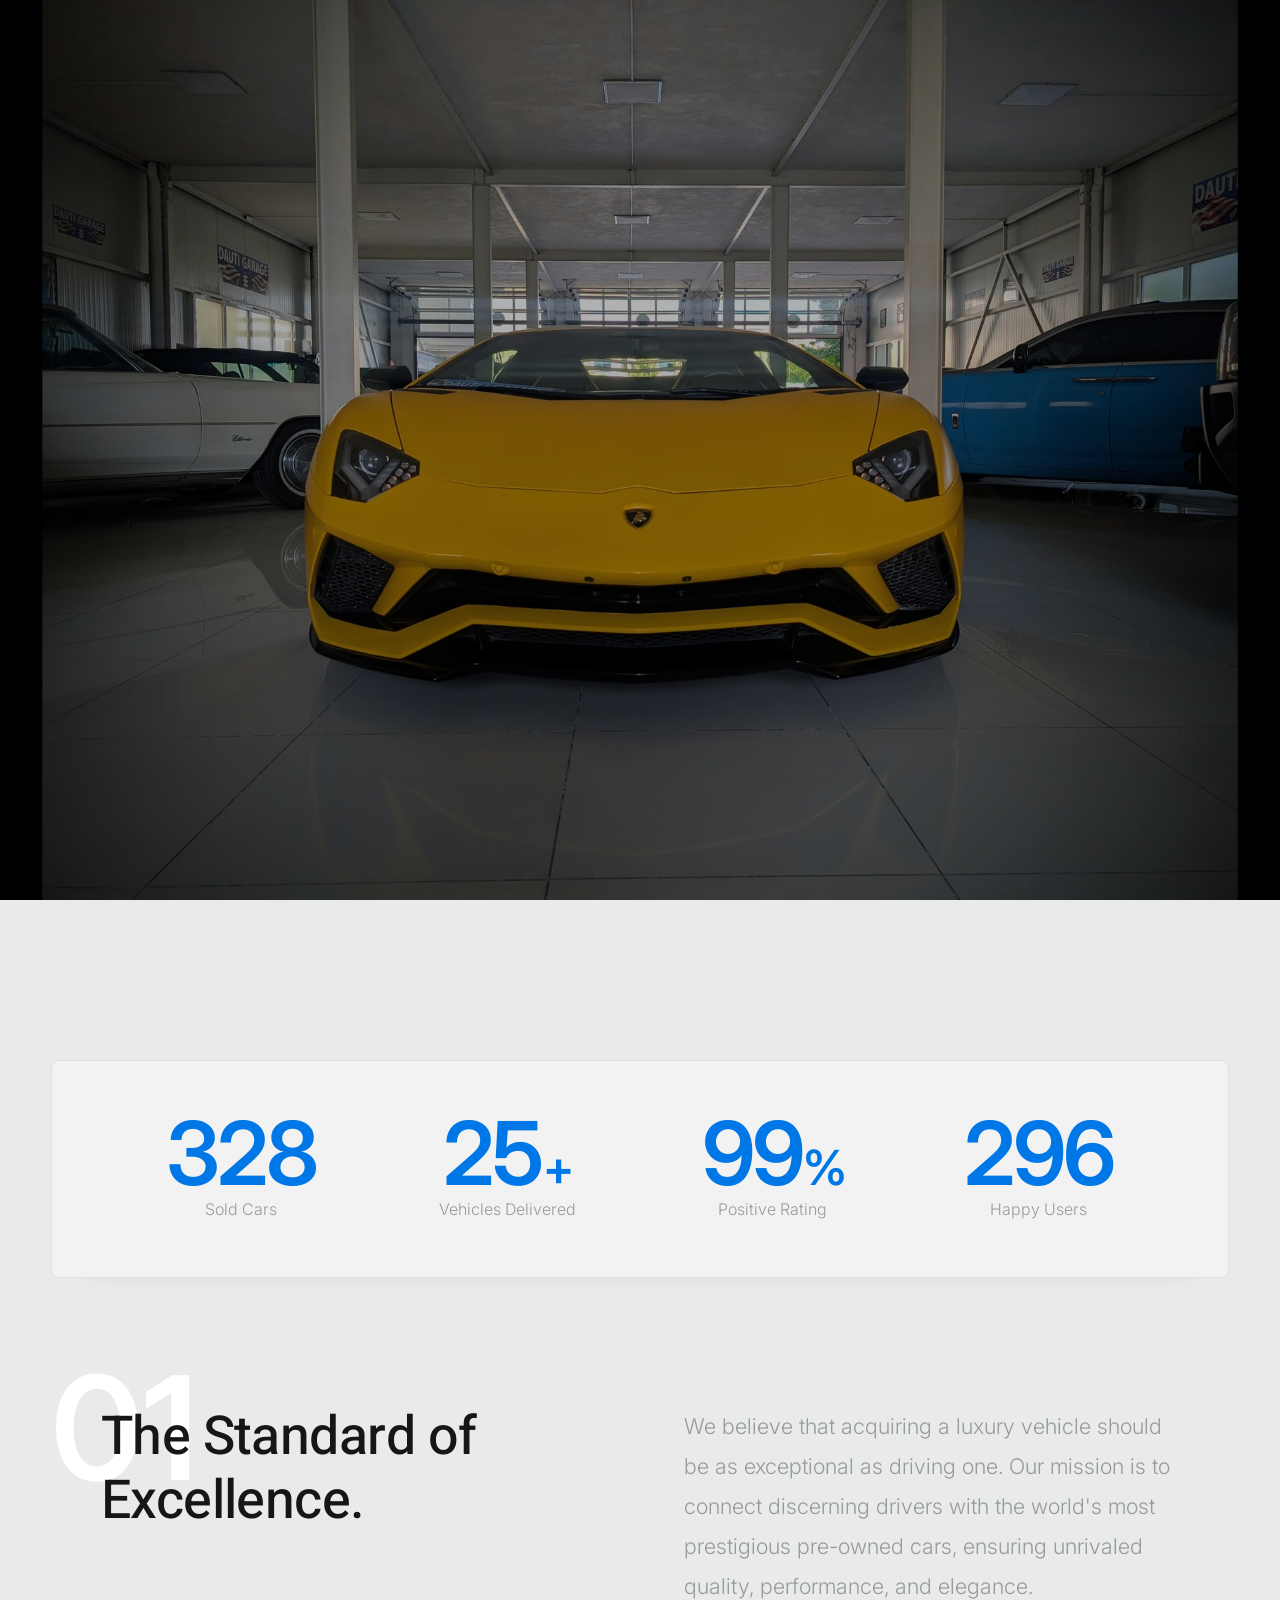
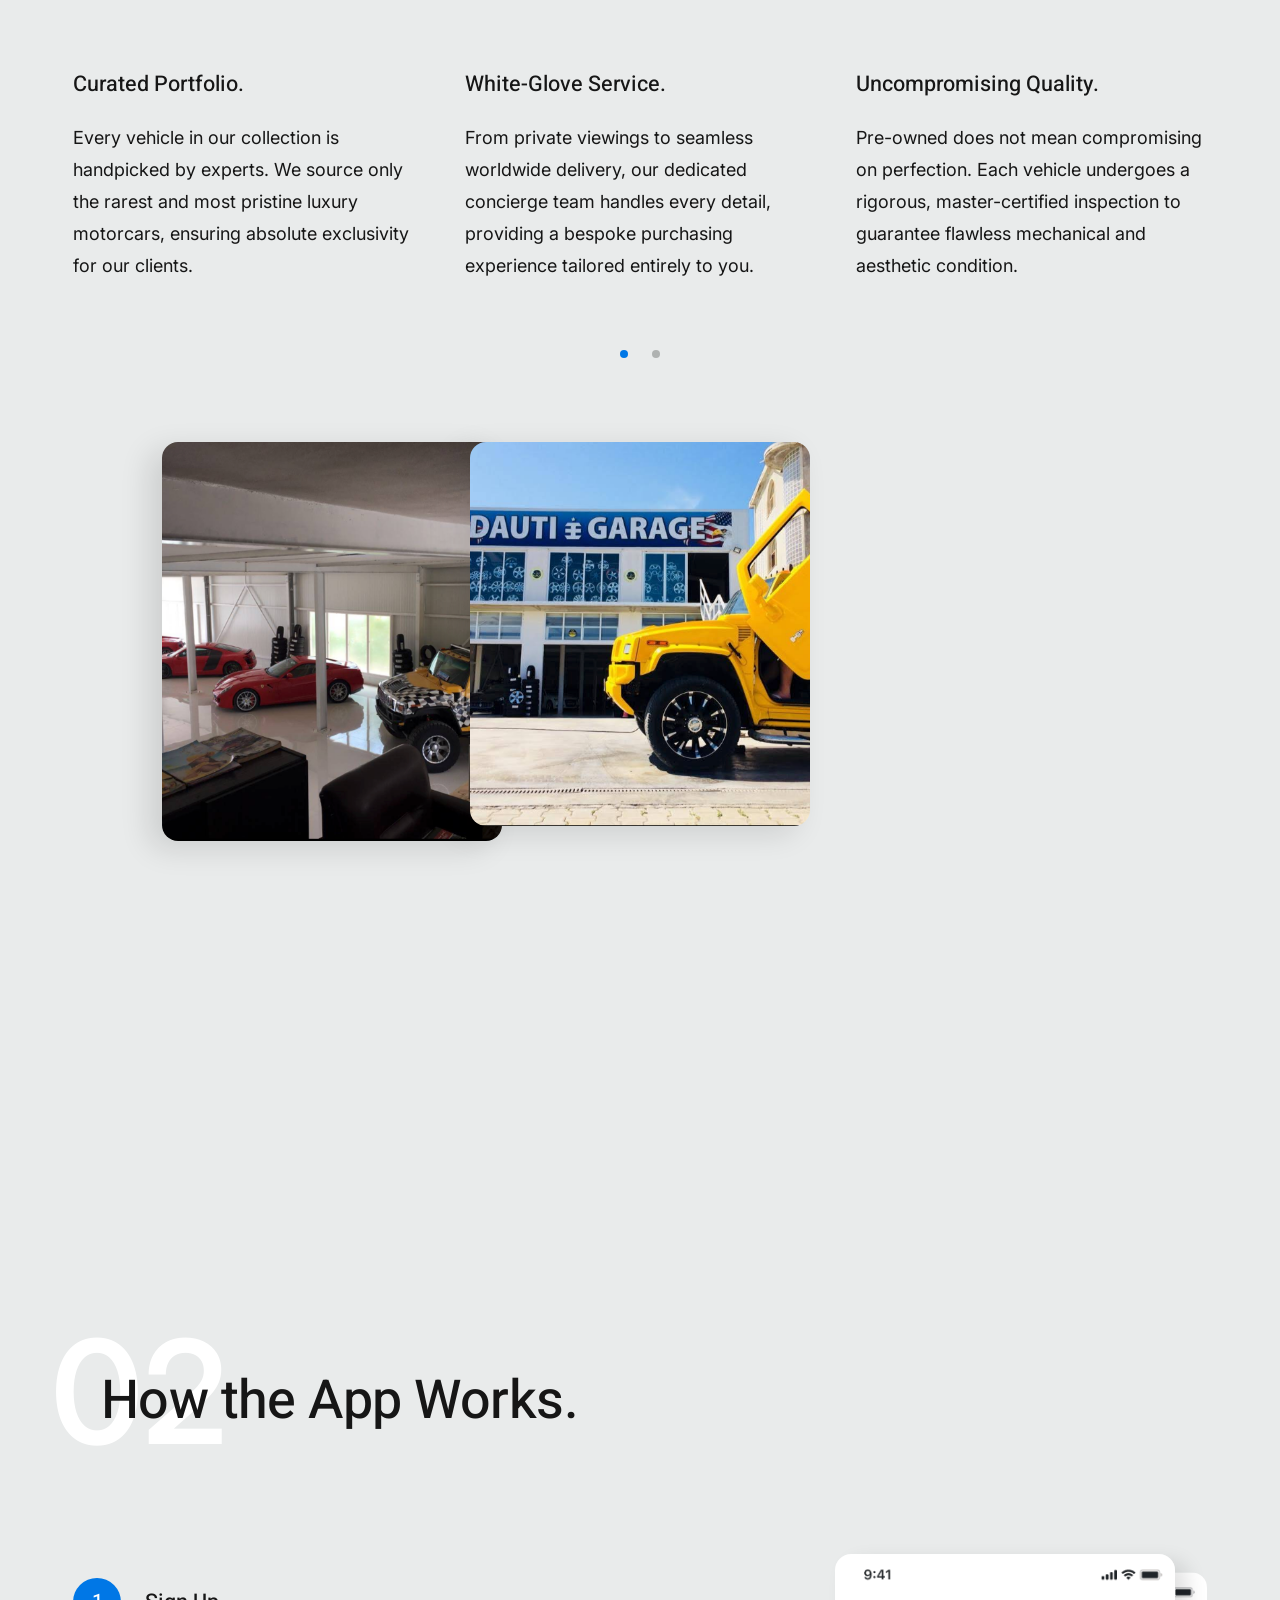
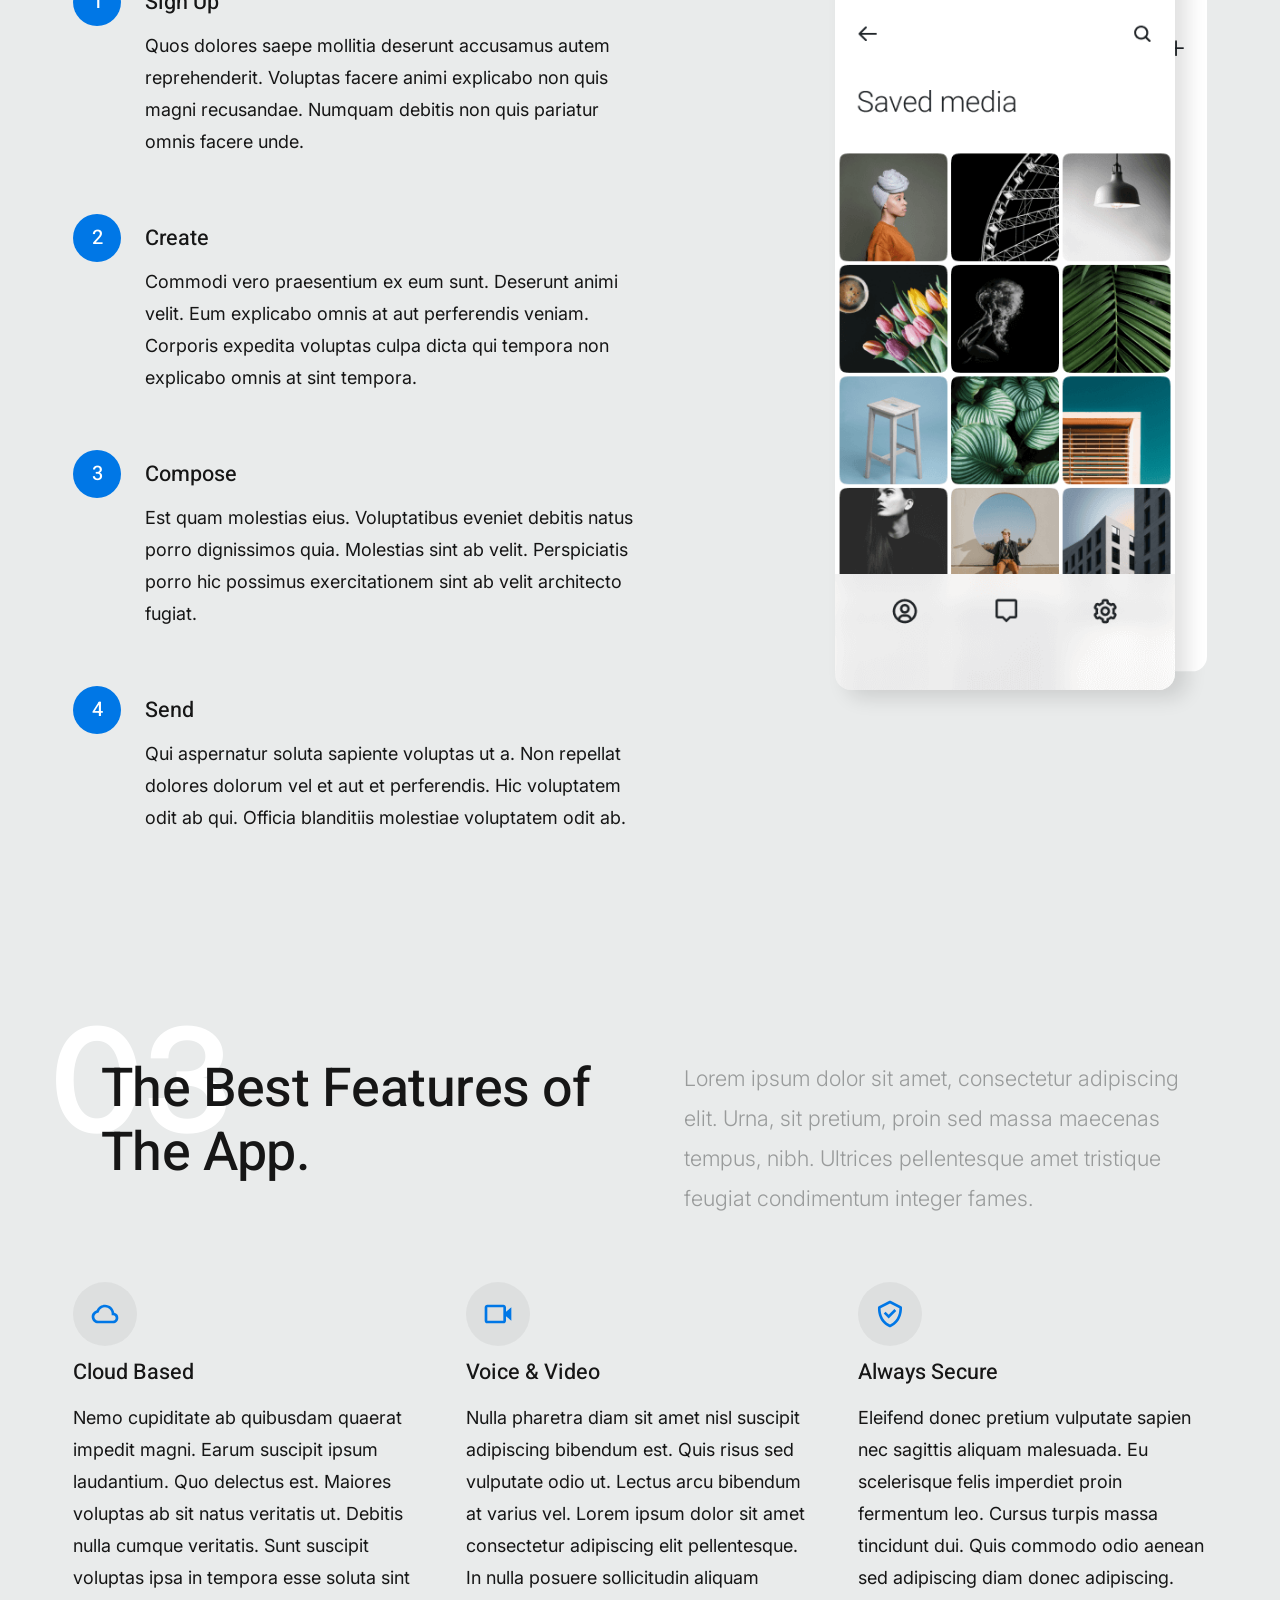
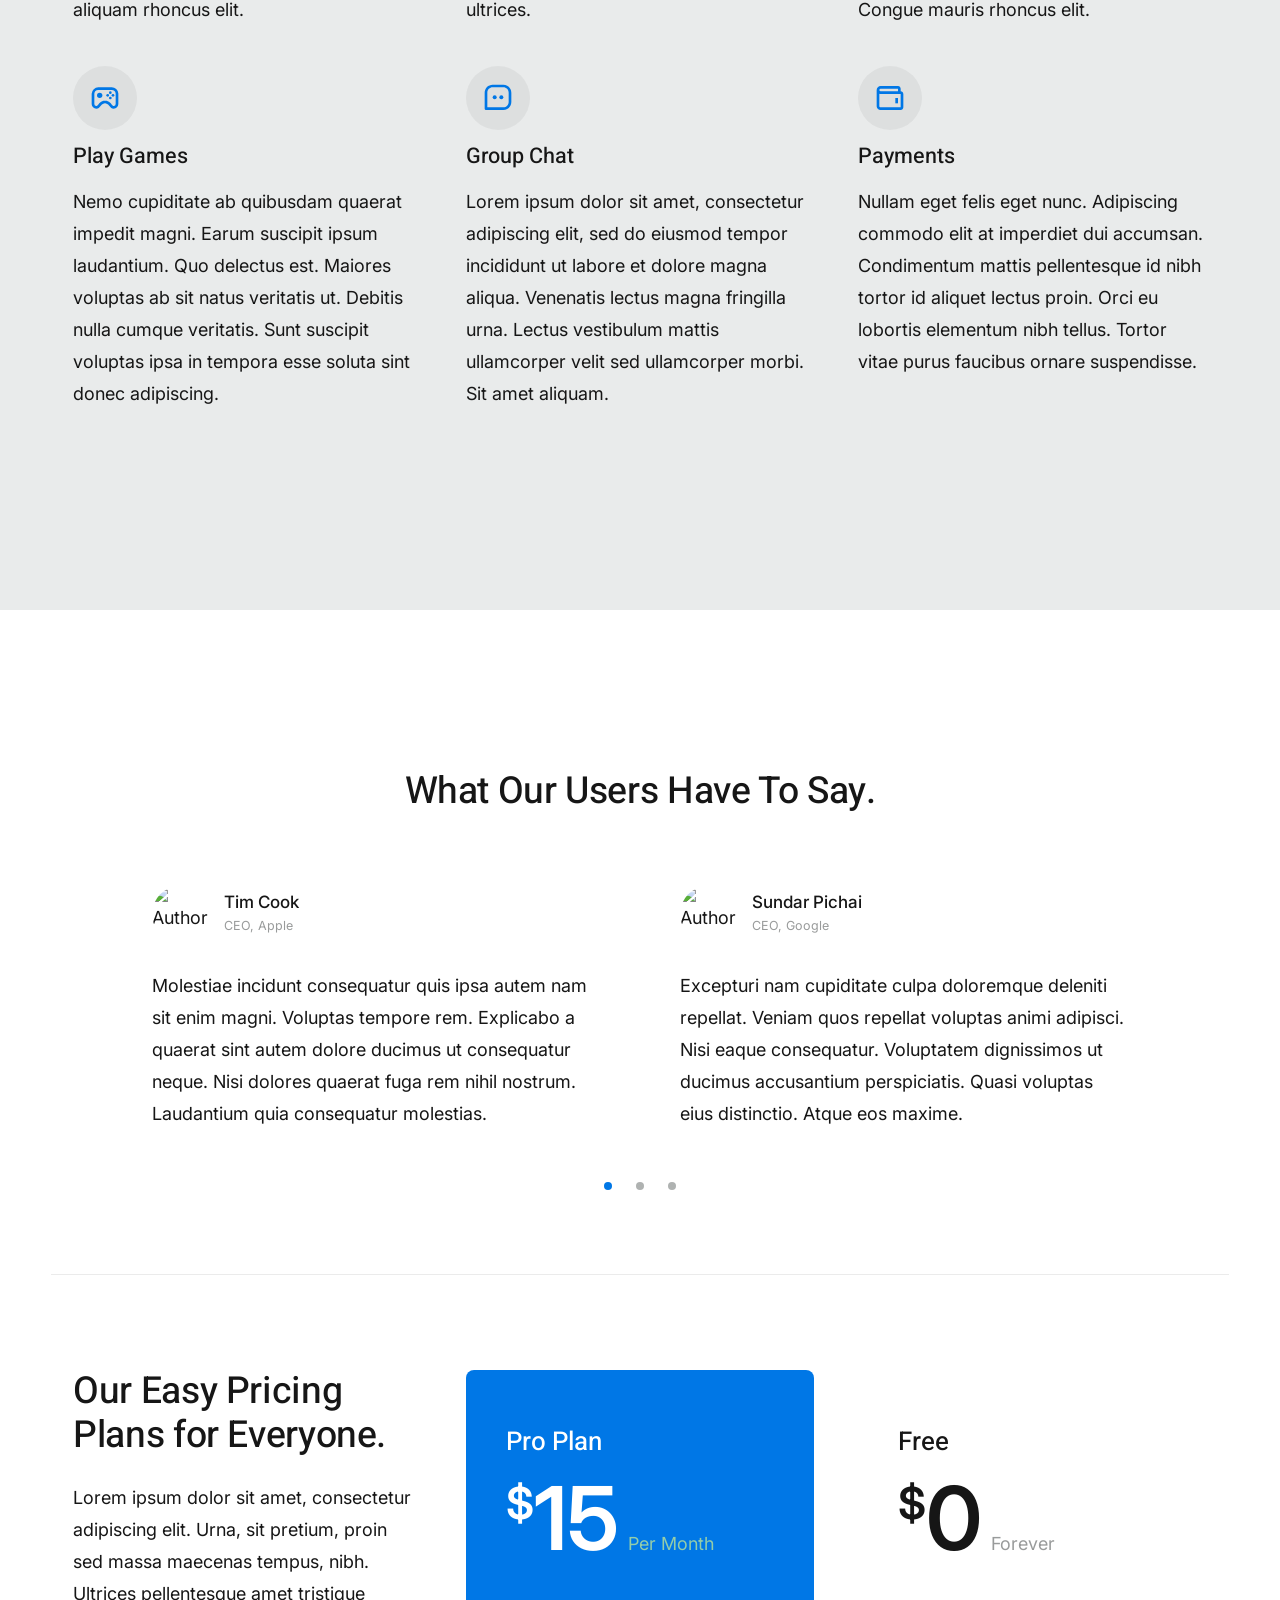
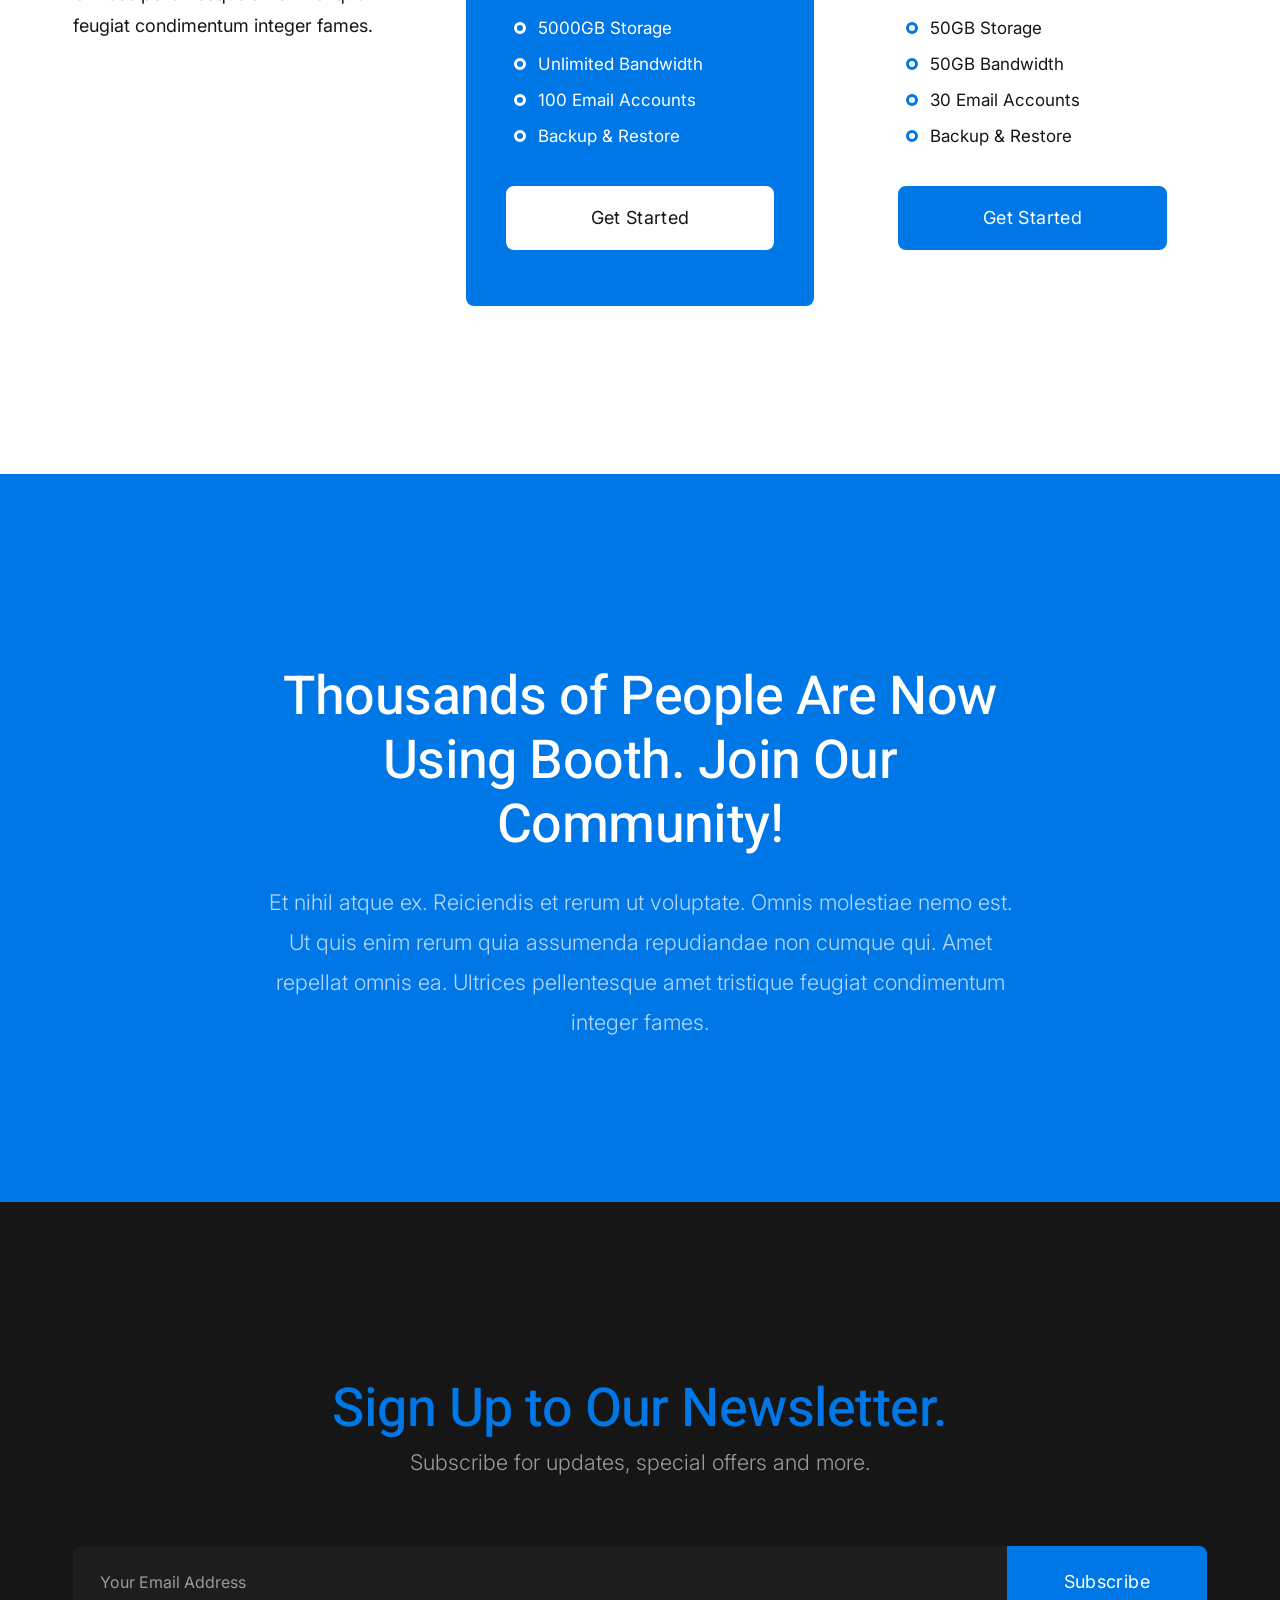
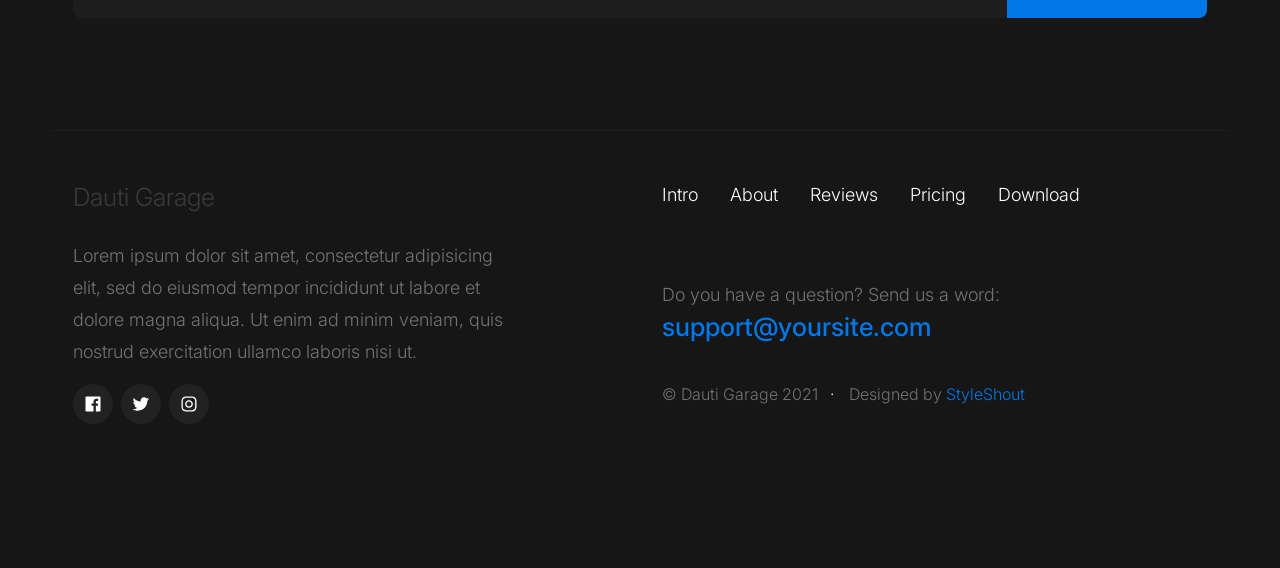
==== commit 6897ff30: "content example" ====
--- a/index.html
+++ b/index.html
@@ -6,7 +6,7 @@
     ================================================== -->
     <meta charset="utf-8">
     <meta name="viewport" content="width=device-width, initial-scale=1">
-    <title>Booth</title>
+    <title>Dauti Garage</title>
 
     <script>
         document.documentElement.classList.remove('no-js');
@@ -52,8 +52,8 @@
 
                 <div class="s-header__block">
                     <div class="s-header__logo">
-                        <a class="logo" href="index.html">
-                            <img src="images/logo.svg" alt="Homepage">
+                        <a class="logo" style="color: #ffffff; font-size: 2.5rem;" href="index.html">
+                            Dauti Garage
                         </a>
                     </div>
 
@@ -69,10 +69,6 @@
                     </ul>
                 </nav>
 
-                <div class="s-header__cta">
-                    <a href="#download" class="btn btn--stroke s-header__cta-btn smoothscroll">Get The App</a>
-                </div>
-
             </div> <!-- end s-header__inner -->
 
         </header> <!-- end s-header -->
@@ -105,10 +101,7 @@
                             </p> 
 
                             <div class="s-intro__content-buttons">
-                                <a href="#download" class="btn btn--primary s-intro__content-btn smoothscroll">Get Started</a>
-                                <a href="https://player.vimeo.com/video/14592941?color=00a650&title=0&byline=0&portrait=0" class="s-intro__content-video-btn">
-                                    <svg xmlns="http://www.w3.org/2000/svg" width="24" height="24" viewBox="0 0 24 24" style="fill: rgba(0, 0, 0, 1);transform: ;msFilter:;"><path d="M7 6v12l10-6z"></path></svg>
-                                </a>
+                                <a href="#download" class="btn btn--primary s-intro__content-btn smoothscroll">Contact Us</a>
                             </div>
                         </div>
                     </div> <!-- s-intro__content-inner -->
@@ -155,19 +148,19 @@
                 <div class="row block-lg-one-fourth block-tab-one-half block-stack s-about__stats">
 
                     <div class="column s-about__stats-item">
-                        <div class="s-about__stats-count">554<span>k</span></div>
-                        <h5>Total Downloads</h5>
+                        <div class="s-about__stats-count">328</div>
+                        <h5>Sold Cars</h5>
                     </div>
                     <div class="column s-about__stats-item">
-                        <div class="s-about__stats-count">22<span>k</span></div>
-                        <h5>Daily Visitors</h5>
+                        <div class="s-about__stats-count">25<span>+</span></div>
+                        <h5>Vehicles Delivered</h5>
                     </div>
                     <div class="column s-about__stats-item">
                         <div class="s-about__stats-count">99<span>%</span></div>
                         <h5>Positive Rating</h5>
                     </div>
                     <div class="column s-about__stats-item">
-                        <div class="s-about__stats-count">526<span>k</span></div>
+                        <div class="s-about__stats-count">296</div>
                         <h5>Happy Users</h5>
                     </div>
 
@@ -179,13 +172,13 @@
 
                     <div class="row section-header" data-num="01">
                         <div class="column lg-6 stack-on-1000 title-block">
-                            <h2 class="title text-display-1">Getting Started With Booth.</h2>
+                            <h2 class="title text-display-1">The Standard of Excellence.</h2>
                         </div>
                         <div class="column lg-6 stack-on-1000 desc-block">
                             <p class="desc lead">
-                            Lorem ipsum dolor sit amet, consectetur adipiscing elit. Urna, sit pretium, 
-                            proin sed massa maecenas tempus, nibh. Ultrices pellentesque amet tristique 
-                            feugiat condimentum integer fames.
+                                We believe that acquiring a luxury vehicle should be as exceptional as driving one.
+                                Our mission is to connect discerning drivers with the world's most prestigious pre-owned cars,
+                                ensuring unrivaled quality, performance, and elegance.
                             </p>
                         </div>
                     </div>
@@ -197,42 +190,40 @@
                                 <div class="swiper-wrapper">
 
                                     <div class="s-about__info-slide swiper-slide">
-                                        <h4 class="h5">Smart.</h4>
+                                        <h4 class="h5">Curated Portfolio.</h4>
                     
                                         <p>
-                                        Et nihil atque ex. Reiciendis et rerum ut voluptate. Omnis molestiae nemo est. 
-                                        Ut quis enim rerum quia assumenda repudiandae non cumque qui. Amet repellat 
-                                        omnis ea aut cumque eos.
+                                            Every vehicle in our collection is handpicked by experts.
+                                            We source only the rarest and most pristine luxury motorcars,
+                                            ensuring absolute exclusivity for our clients.
                                         </p>
                                     </div>  <!-- end s-about__info-slide  -->
                     
                                     <div class="s-about__info-slide swiper-slide">
-                                        <h4 class="h5">User-Friendly.</h4>
+                                        <h4 class="h5">White-Glove Service.</h4>
                     
                                         <p>
-                                        Nulla harum facere. In mollitia aperiam id sapiente. Sed sint atque deserunt 
-                                        voluptatem quisquam quis maxime earum. Adipisci et ratione rerum beatae optio 
-                                        excepturi molestiae aut.
+                                            From private viewings to seamless worldwide delivery,
+                                            our dedicated concierge team handles every detail,
+                                            providing a bespoke purchasing experience tailored entirely to you.
                                         </p>
                                     </div>  <!-- end s-about__info-slide  -->
                     
                                     <div class="s-about__info-slide swiper-slide">
-                                        <h4 class="h5">Powerful.</h4>
+                                        <h4 class="h5">Uncompromising Quality.</h4>
                     
                                         <p>
-                                        Qui dolores perspiciatis aut sint amet illum. Sint quisquam quod laborum 
-                                        blanditiis. Inventore tenetur mollitia dolorum dolores quia. Et quia sed. 
-                                        Deserunt facere quidem sed.
+                                            Pre-owned does not mean compromising on perfection. Each vehicle undergoes a rigorous,
+                                            master-certified inspection to guarantee flawless mechanical and aesthetic condition.
                                         </p>
                                     </div>  <!-- end s-about__info-slide  -->
                     
                                     <div class="s-about__info-slide swiper-slide">
-                                        <h4 class="h5">Secure.</h4>
+                                        <h4 class="h5">Absolute Transparency.</h4>
                     
                                         <p>
-                                        Exercitationem minima sed similique. Ducimus quis omnis voluptas et nulla. 
-                                        Ad mollitia quibusdam autem quod omnis. Ipsa aspernatur voluptatem illum 
-                                        possimus quasi magni.
+                                            Trust is the foundation of our business. We provide complete,
+                                            verified vehicle provenance and honest documentation so you can invest with absolute confidence.
                                         </p>
                                     </div>  <!-- end s-about__info-slide  -->
 
@@ -254,17 +245,17 @@
 
                         <div class="s-about__screens">
                             <div class="s-about__screen">
-                                <img src="images/screens/screen-03.png"
-                                     srcset="images/screens/screen-03.png 1x, images/screens/screen-03@2x.png 2x" alt="">
+                                <img src="images/screens/screen_07.png"
+                                     srcset="images/screens/screen_07.png 1x, images/screens/screen_07.png 2x" alt="">
                             </div>
                             <div class="s-about__screen">
-                                <img src="images/screens/screen-02.png"
-                                     srcset="images/screens/screen-02.png 1x, images/screens/screen-02@2x.png 2x" alt="">
-                            </div>
-                            <div class="s-about__screen">
-                                <img src="images/screens/screen-01.png"
-                                     srcset="images/screens/screen-01.png 1x, images/screens/screen-01@2x.png 2x" alt="">
-                            </div>
+                                <img src="images/screens/screen_06.png"
+                                     srcset="images/screens/screen_06.png 1x, images/screens/screen_06.png 2x" alt="">
+                            </div>
+<!--                            <div class="s-about__screen">-->
+<!--                                <img src="images/screens/screen_05.png"-->
+<!--                                     srcset="images/screens/screen_05.png 1x, images/screens/screen_05.png 2x" alt="">-->
+<!--                            </div>-->
                         </div>
 
                     </div>
@@ -606,16 +597,6 @@
                         </p>
                     </div>
                 </div>
-                <div class="row s-download__badges-block">
-                    <div class="column lg-12 s-download__badges">
-                        <a href="#0" title="" class="badge-appstore">
-                            <img src="images/appstore.png" alt="">
-                        </a>
-                        <a href="#0" title="" class="badge-googleplay">
-                            <img src="images/google-play.png" alt="">
-                        </a>
-                    </div>
-                </div>
             </section>
 
 
@@ -650,8 +631,8 @@
             <div class="row s-footer__bottom">
                 <div class="column lg-5 md-6 stack-on-900">
                     <div class="footer__logo">
-                        <a href="index.html">
-                            <img src="images/logo.svg" alt="Homepage">
+                        <a class="logo" style="color: #ffffff; font-size: 2.5rem;" href="index.html">
+                            Dauti Garage
                         </a>
                     </div>
     
@@ -699,7 +680,7 @@
                     </p>
     
                     <div class="ss-copyright">
-                        <span>© Booth 2021</span> 
+                        <span>© Dauti Garage 2021</span>
                         <span>Designed by <a href="https://www.styleshout.com/">StyleShout</a></span>
                     </div>
                 </div>
--- a/css/styles.css
+++ b/css/styles.css
@@ -106,7 +106,7 @@
     /* color-1(#3F885C)
      * color-2(#BA2D0B)
      */
-    --color-1                       : hsla(144, 37%, 39%, 1);
+    --color-1                       : hsla(209, 100%, 45%, 1);
     --color-2                       : hsla(12, 89%, 39%, 1);
 
     /* theme color variations
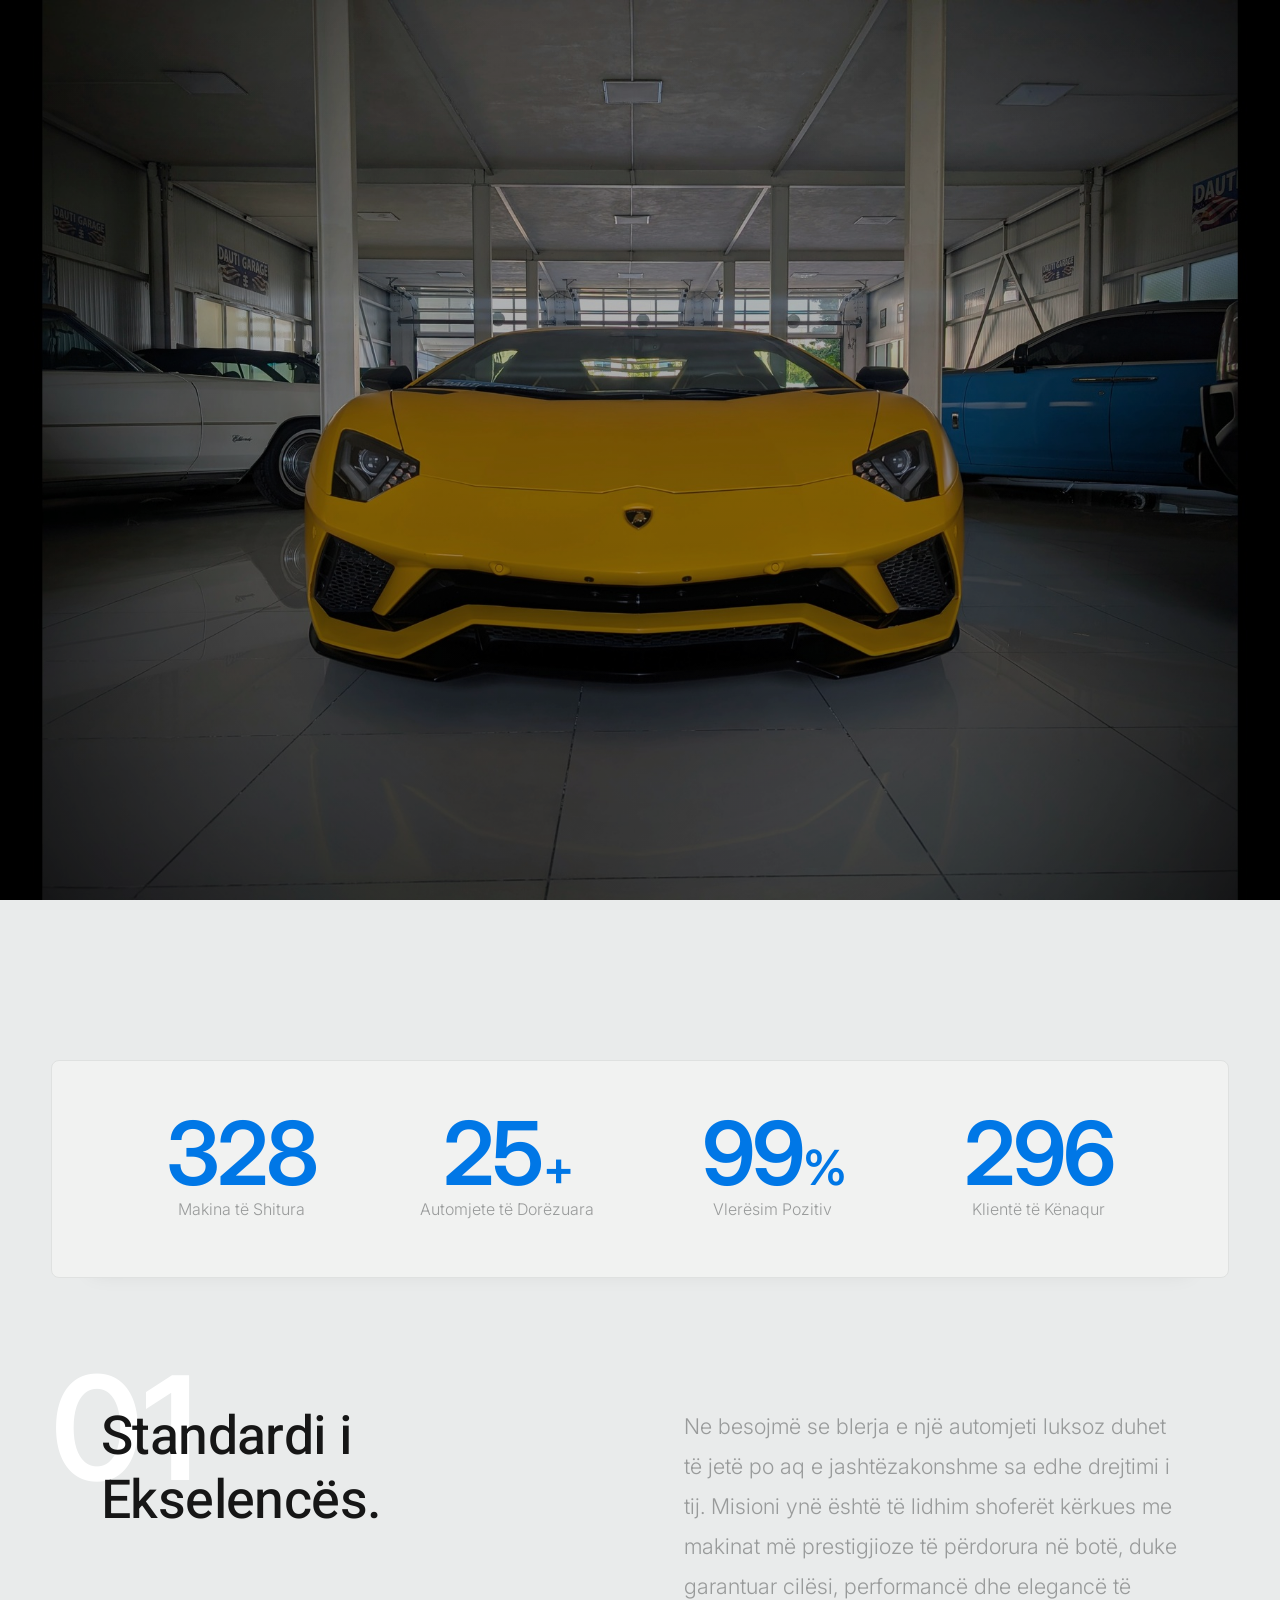
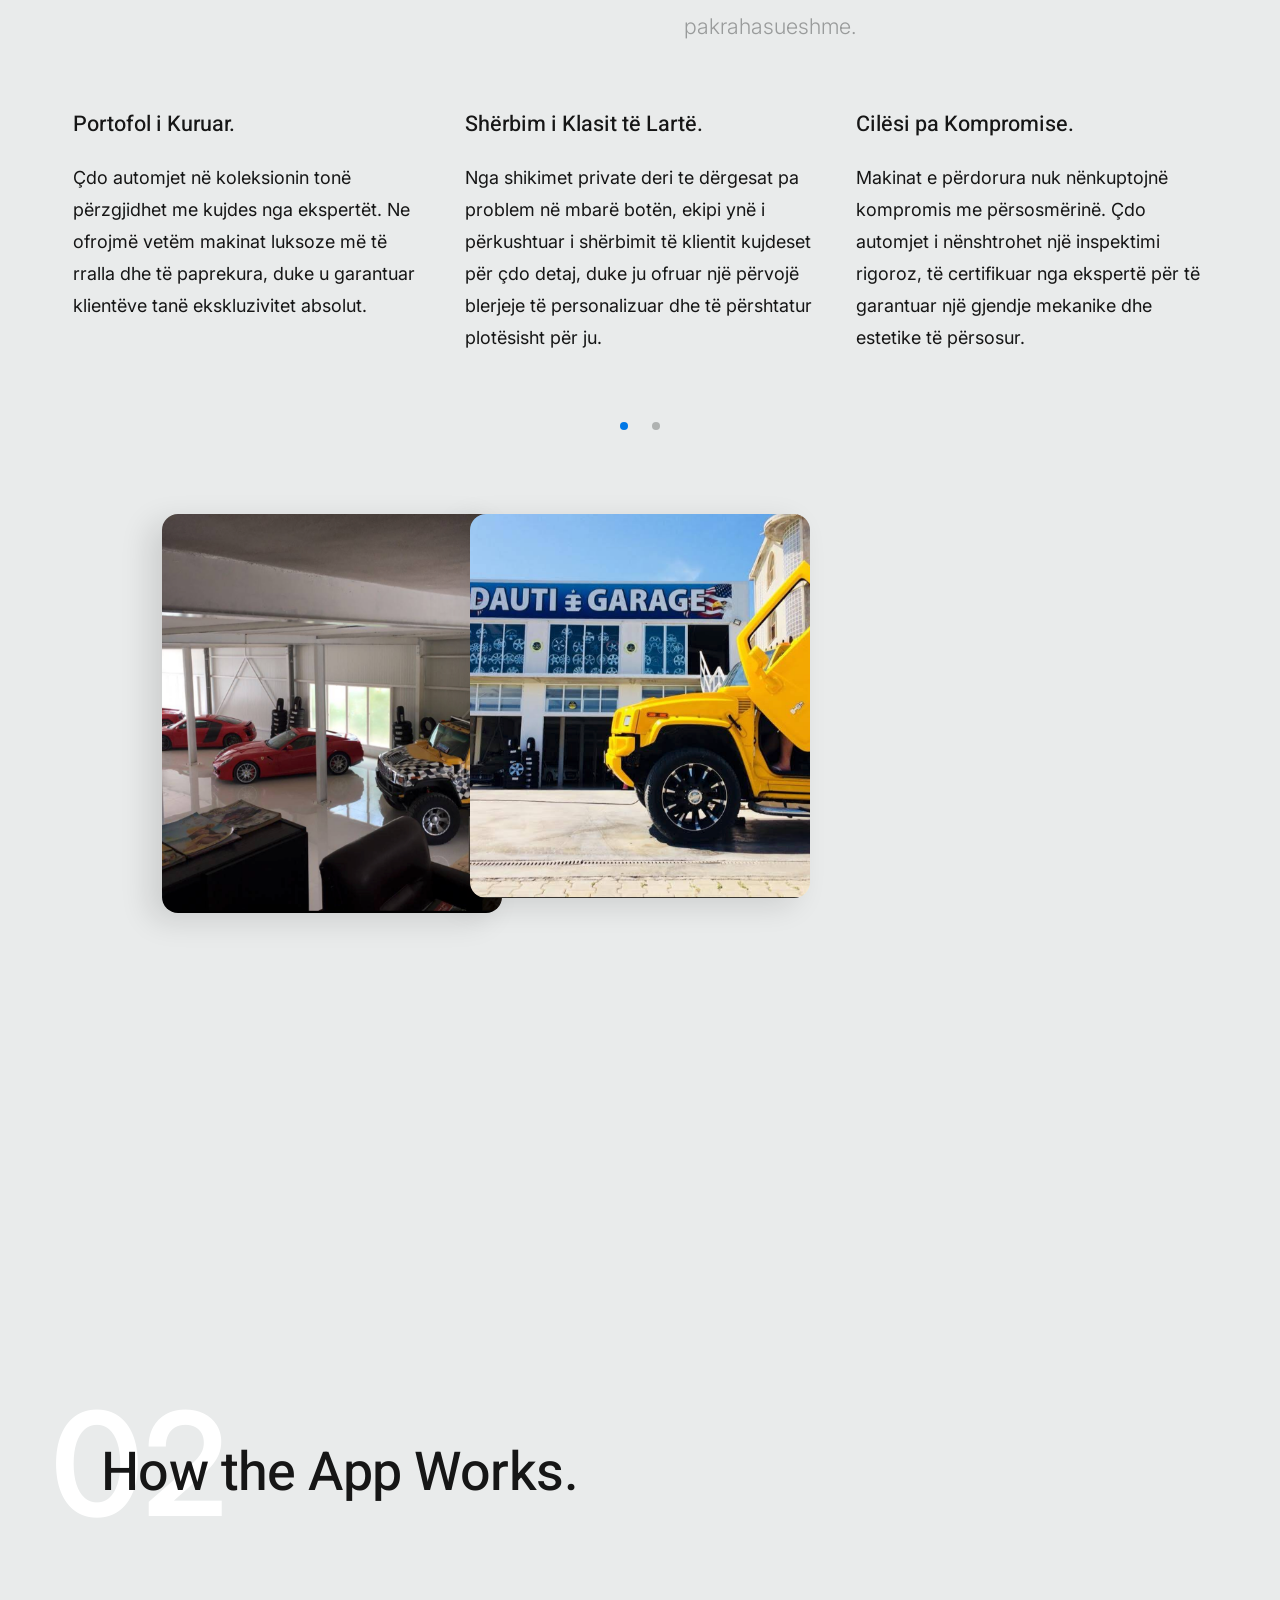
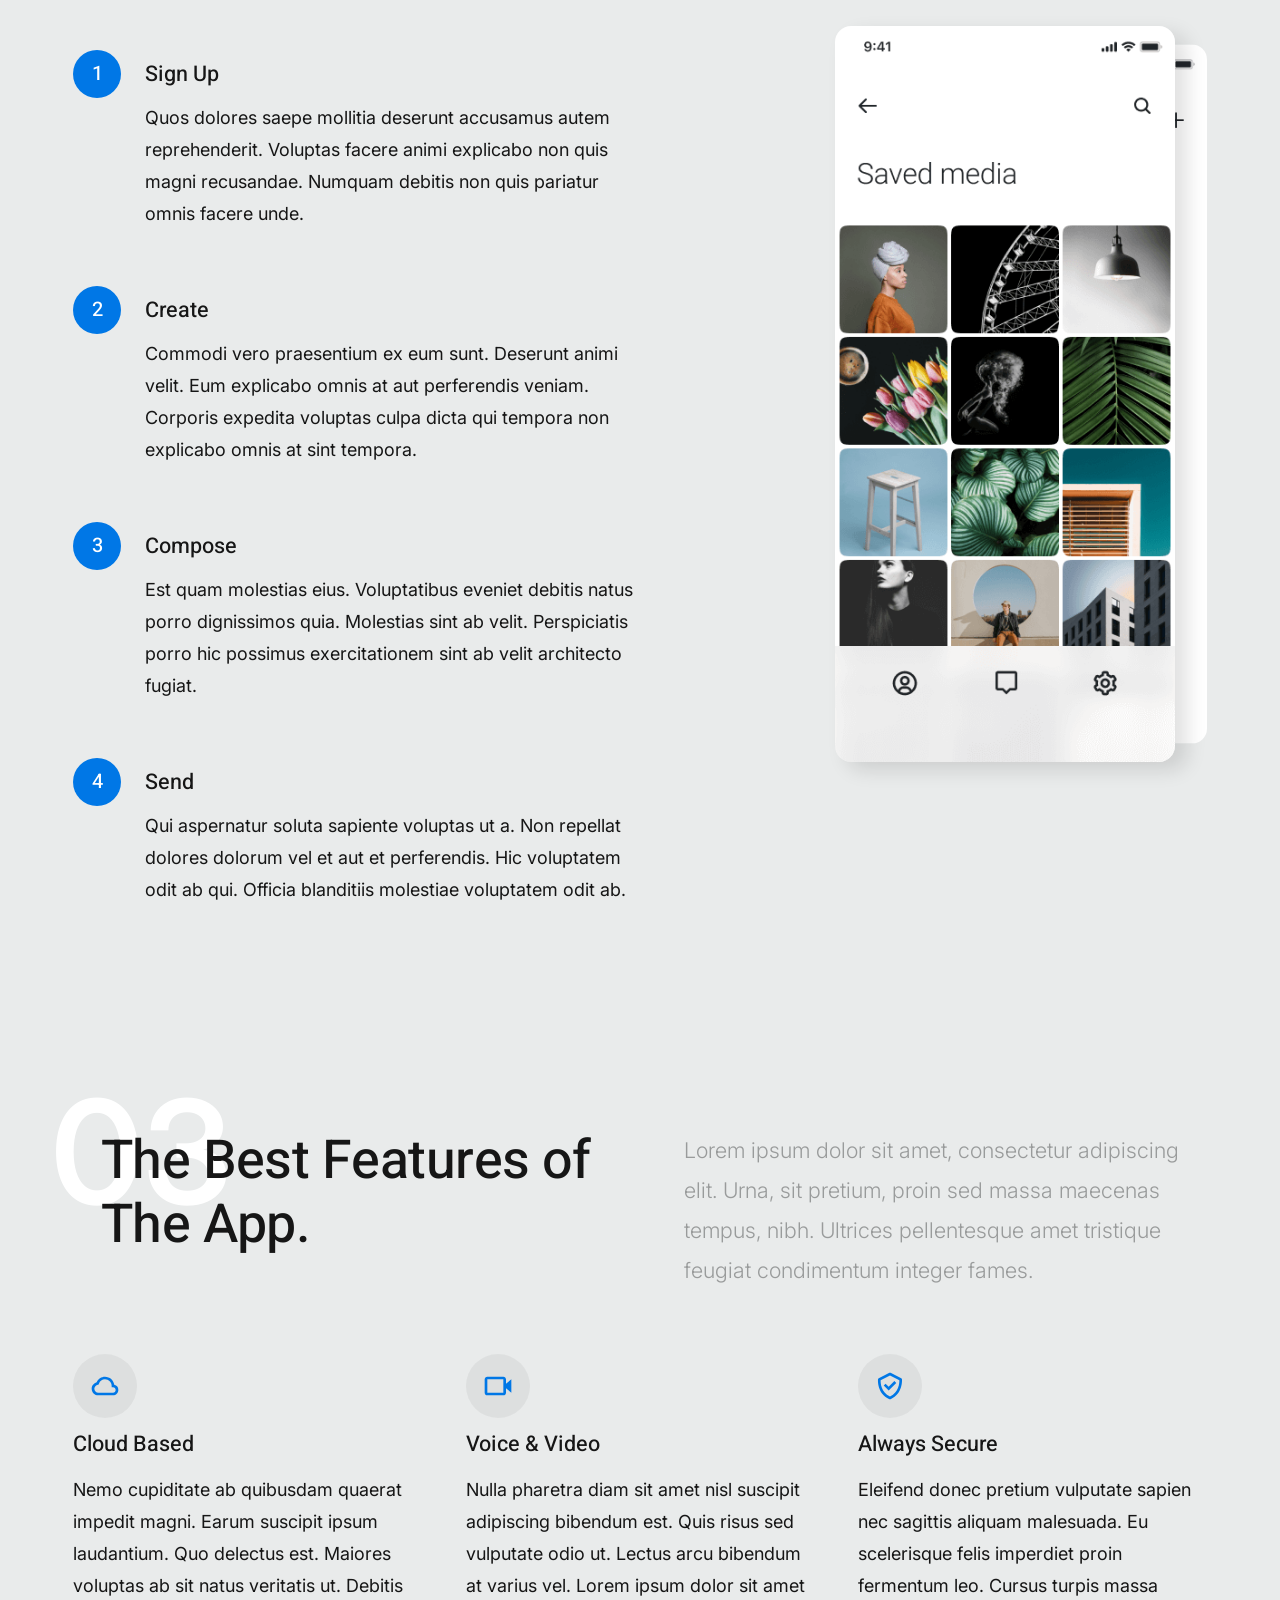
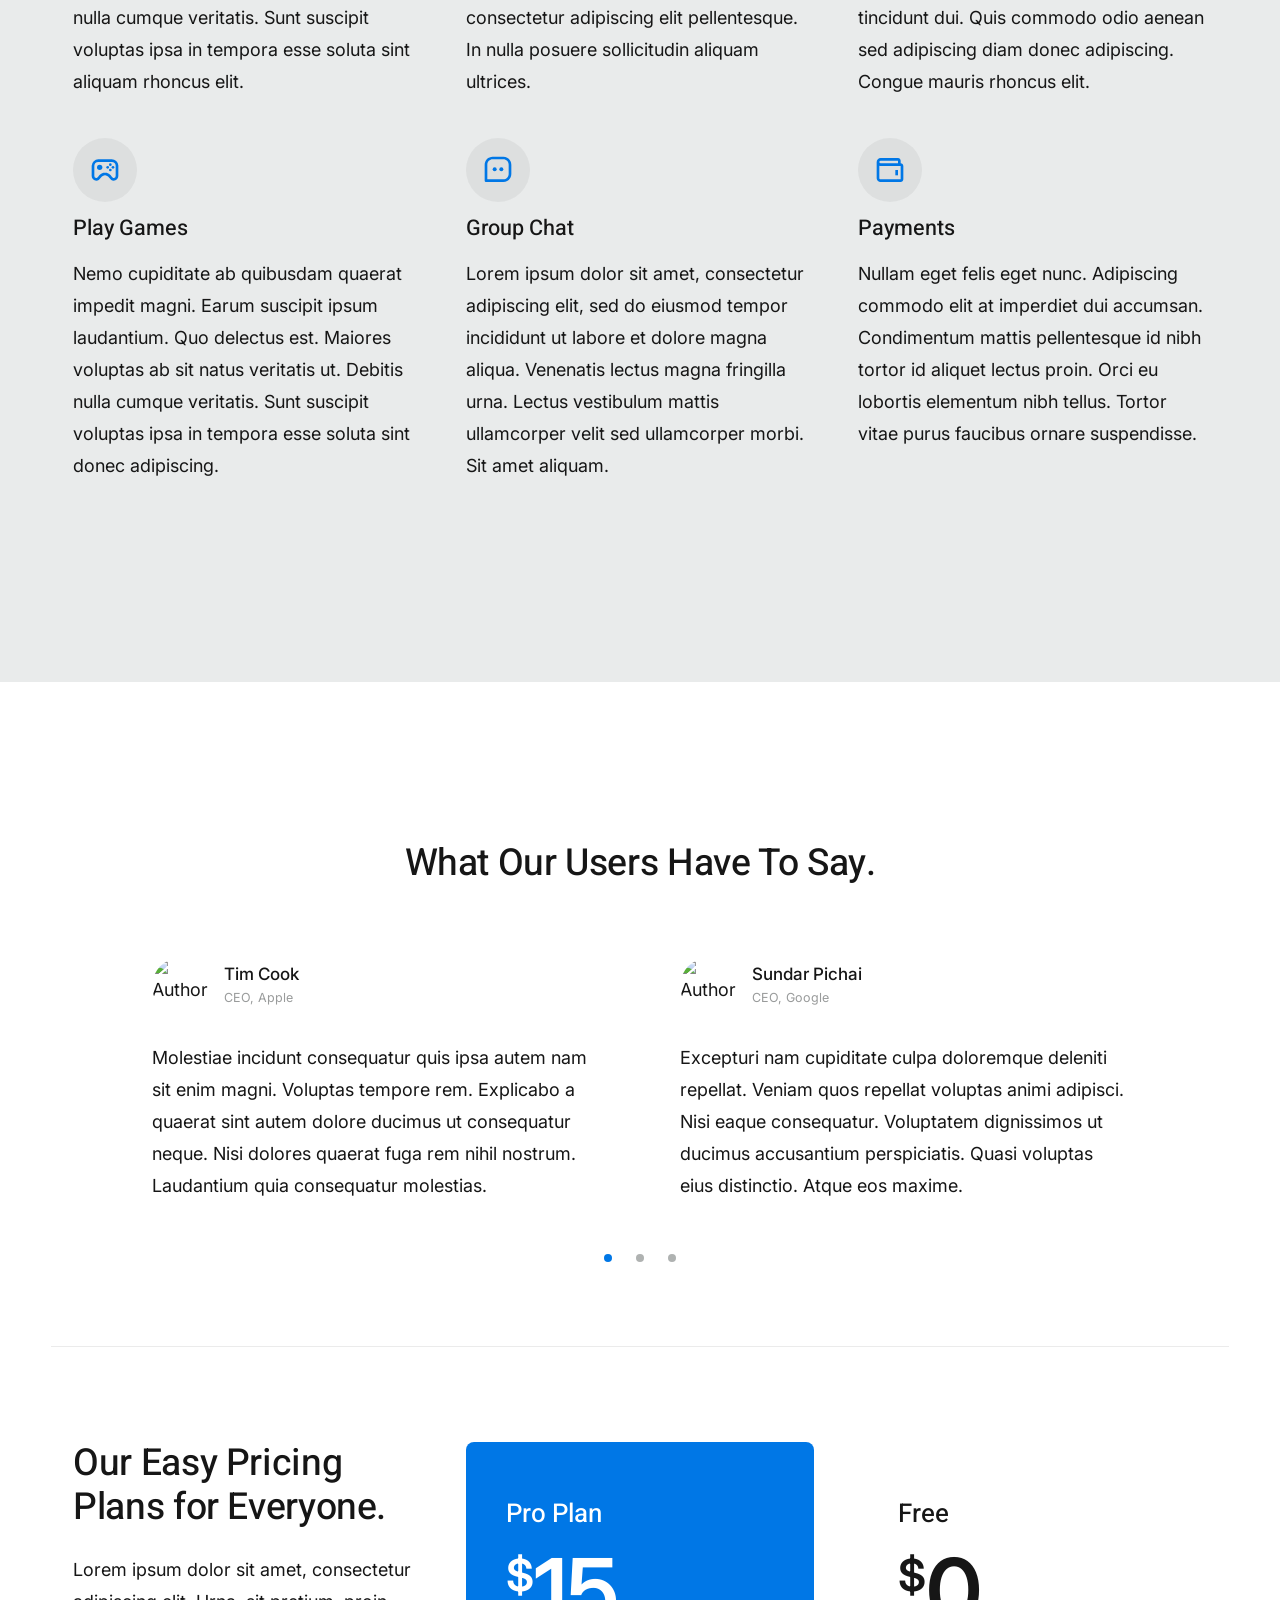
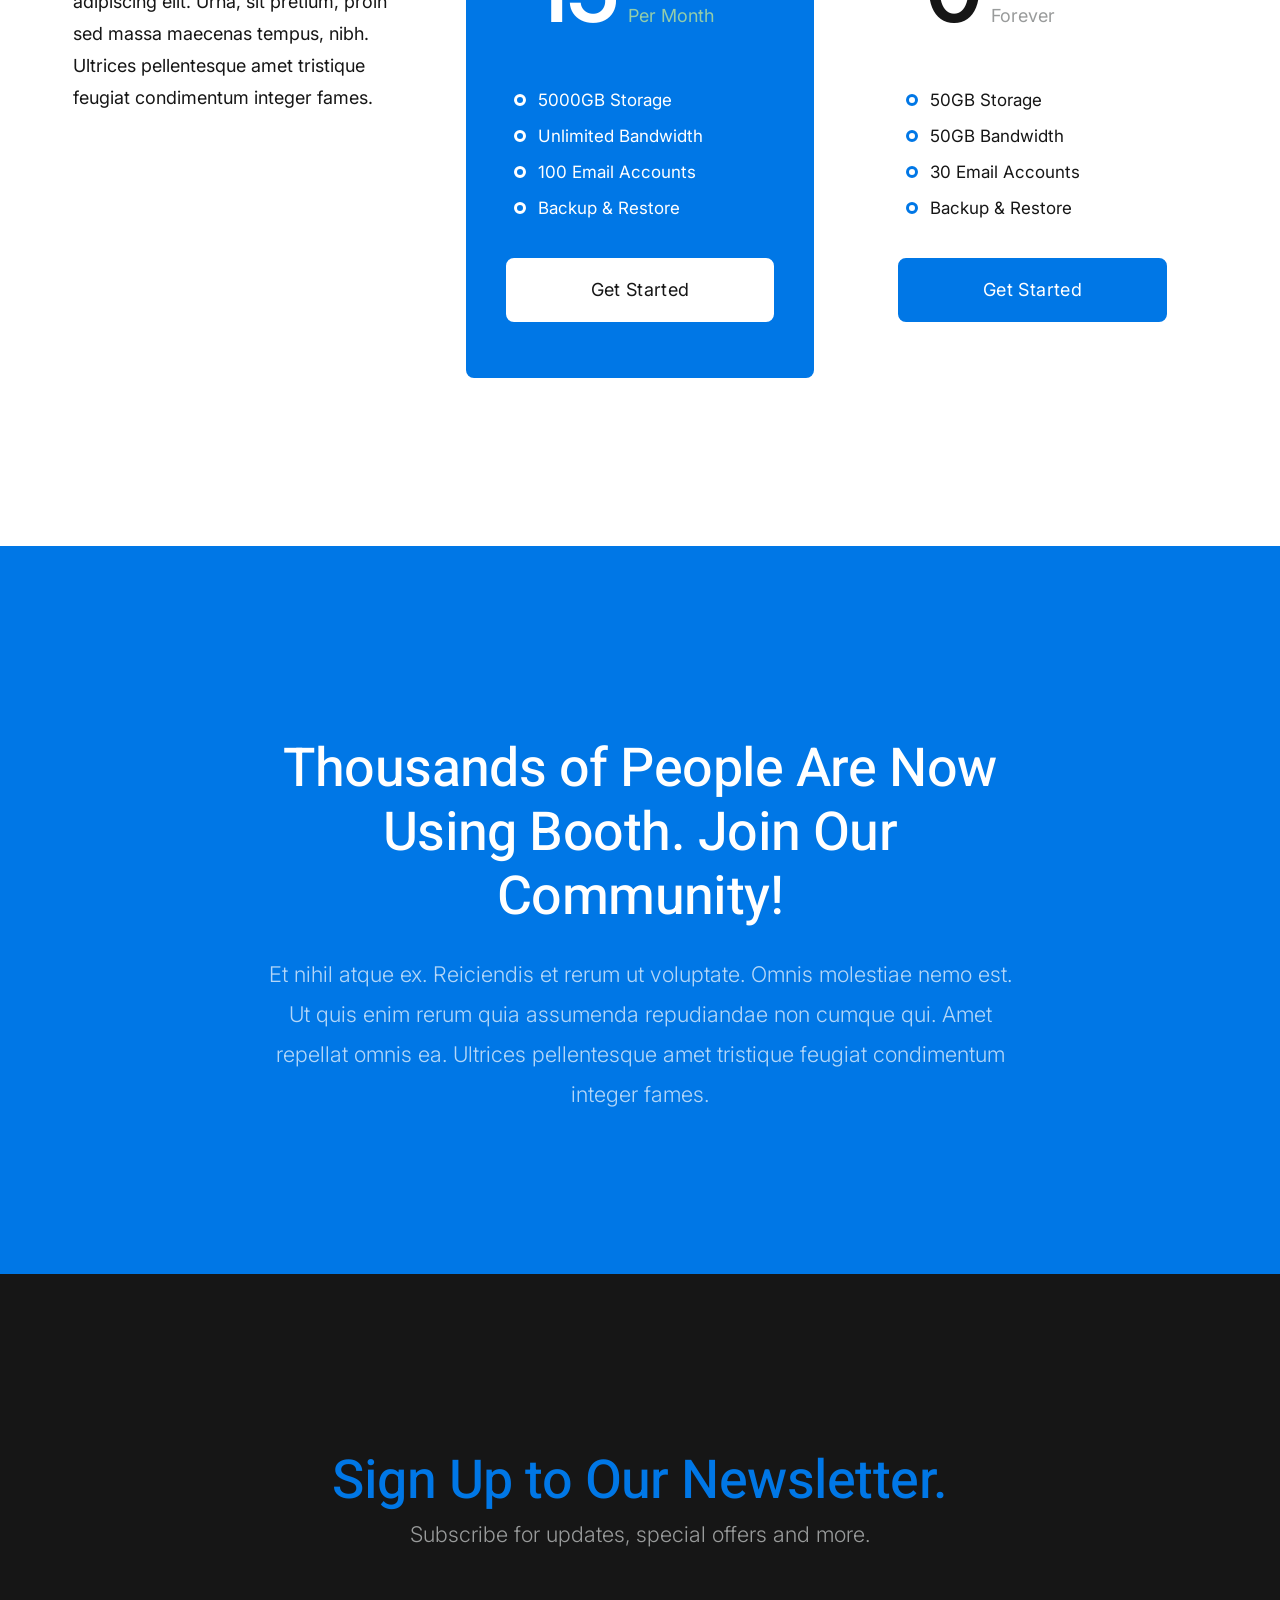
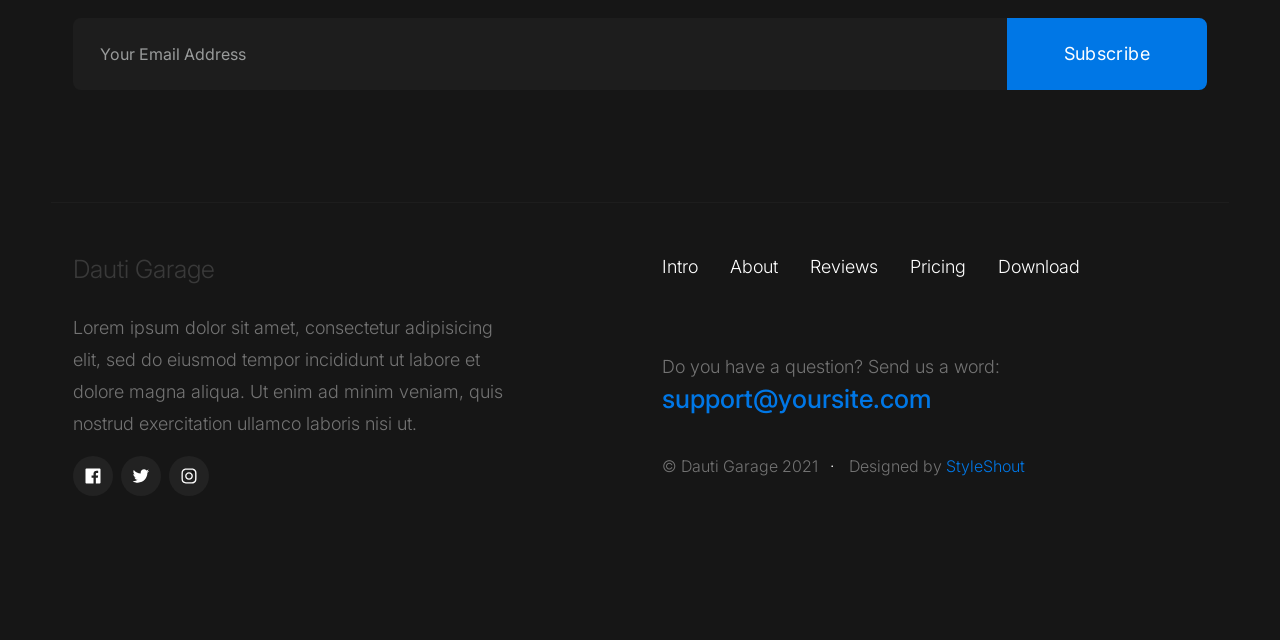
==== commit 86ad9750: "albanian version of content example" ====
--- a/index.html
+++ b/index.html
@@ -62,10 +62,9 @@
 
                 <nav class="s-header__nav">
                     <ul>
-                        <li class="current"><a href="#intro" class="smoothscroll">Intro</a></li>
-                        <li><a href="#about" class="smoothscroll">About</a></li>
-                        <li><a href="#pricing" class="smoothscroll">Pricing</a></li>
-                        <li><a href="#download" class="smoothscroll">Download</a></li>
+                        <li class="current"><a href="#intro" class="smoothscroll">Hyrje</a></li>
+                        <li><a href="#about" class="smoothscroll">Rreth Nesh</a></li>
+                        <li><a href="#pricing" class="smoothscroll">Katalogu</a></li>
                     </ul>
                 </nav>
 
@@ -90,18 +89,18 @@
                     <div class="column lg-12 s-intro__content-inner">
                         <div class="s-intro__content-left">
                             <h1 class="s-intro__content-title">
-                            Redefine Luxury.<br>
-                            Elite Pre-Owned Vehicles.
+                            Rikufizoni Luksin.<br>
+                            Automjete Elite të Përdorura.
                             </h1>
                         </div>
                         <div class="s-intro__content-right">
                             <p class="s-intro__content-desc body-text-2">
-                                We source only the finest, meticulously inspected luxury cars
-                                to ensure your investment is nothing less than perfection.
+                                Ne ofrojmë vetëm makinat luksoze më të zgjedhura dhe të inspektuara me kujdes,
+                                për të garantuar që investimi juaj të jetë i përsosur.
                             </p> 
 
                             <div class="s-intro__content-buttons">
-                                <a href="#download" class="btn btn--primary s-intro__content-btn smoothscroll">Contact Us</a>
+                                <a href="#download" class="btn btn--primary s-intro__content-btn smoothscroll">Na Kontaktoni</a>
                             </div>
                         </div>
                     </div> <!-- s-intro__content-inner -->
@@ -149,19 +148,19 @@
 
                     <div class="column s-about__stats-item">
                         <div class="s-about__stats-count">328</div>
-                        <h5>Sold Cars</h5>
+                        <h5>Makina të Shitura</h5>
                     </div>
                     <div class="column s-about__stats-item">
                         <div class="s-about__stats-count">25<span>+</span></div>
-                        <h5>Vehicles Delivered</h5>
+                        <h5>Automjete të Dorëzuara</h5>
                     </div>
                     <div class="column s-about__stats-item">
                         <div class="s-about__stats-count">99<span>%</span></div>
-                        <h5>Positive Rating</h5>
+                        <h5>Vlerësim Pozitiv</h5>
                     </div>
                     <div class="column s-about__stats-item">
                         <div class="s-about__stats-count">296</div>
-                        <h5>Happy Users</h5>
+                        <h5>Klientë të Kënaqur</h5>
                     </div>
 
                 </div> <!-- end stats -->
@@ -172,13 +171,13 @@
 
                     <div class="row section-header" data-num="01">
                         <div class="column lg-6 stack-on-1000 title-block">
-                            <h2 class="title text-display-1">The Standard of Excellence.</h2>
+                            <h2 class="title text-display-1">Standardi i Ekselencës.</h2>
                         </div>
                         <div class="column lg-6 stack-on-1000 desc-block">
                             <p class="desc lead">
-                                We believe that acquiring a luxury vehicle should be as exceptional as driving one.
-                                Our mission is to connect discerning drivers with the world's most prestigious pre-owned cars,
-                                ensuring unrivaled quality, performance, and elegance.
+                                Ne besojmë se blerja e një automjeti luksoz duhet të jetë po aq e jashtëzakonshme sa edhe drejtimi i tij.
+                                Misioni ynë është të lidhim shoferët kërkues me makinat më prestigjioze të përdorura në botë,
+                                duke garantuar cilësi, performancë dhe elegancë të pakrahasueshme.
                             </p>
                         </div>
                     </div>
@@ -190,40 +189,42 @@
                                 <div class="swiper-wrapper">
 
                                     <div class="s-about__info-slide swiper-slide">
-                                        <h4 class="h5">Curated Portfolio.</h4>
+                                        <h4 class="h5">Portofol i Kuruar.</h4>
                     
                                         <p>
-                                            Every vehicle in our collection is handpicked by experts.
-                                            We source only the rarest and most pristine luxury motorcars,
-                                            ensuring absolute exclusivity for our clients.
+                                            Çdo automjet në koleksionin tonë përzgjidhet me kujdes nga ekspertët.
+                                            Ne ofrojmë vetëm makinat luksoze më të rralla dhe të paprekura,
+                                            duke u garantuar klientëve tanë ekskluzivitet absolut.
                                         </p>
                                     </div>  <!-- end s-about__info-slide  -->
                     
                                     <div class="s-about__info-slide swiper-slide">
-                                        <h4 class="h5">White-Glove Service.</h4>
+                                        <h4 class="h5">Shërbim i Klasit të Lartë.</h4>
                     
                                         <p>
-                                            From private viewings to seamless worldwide delivery,
-                                            our dedicated concierge team handles every detail,
-                                            providing a bespoke purchasing experience tailored entirely to you.
+                                            Nga shikimet private deri te dërgesat pa problem në mbarë botën,
+                                            ekipi ynë i përkushtuar i shërbimit të klientit kujdeset për çdo detaj,
+                                            duke ju ofruar një përvojë blerjeje të personalizuar dhe të përshtatur plotësisht për ju.
                                         </p>
                                     </div>  <!-- end s-about__info-slide  -->
                     
                                     <div class="s-about__info-slide swiper-slide">
-                                        <h4 class="h5">Uncompromising Quality.</h4>
+                                        <h4 class="h5">Cilësi pa Kompromise.</h4>
                     
                                         <p>
-                                            Pre-owned does not mean compromising on perfection. Each vehicle undergoes a rigorous,
-                                            master-certified inspection to guarantee flawless mechanical and aesthetic condition.
+                                            Makinat e përdorura nuk nënkuptojnë kompromis me përsosmërinë.
+                                            Çdo automjet i nënshtrohet një inspektimi rigoroz,
+                                            të certifikuar nga ekspertë për të garantuar një gjendje mekanike dhe estetike të përsosur.
                                         </p>
                                     </div>  <!-- end s-about__info-slide  -->
                     
                                     <div class="s-about__info-slide swiper-slide">
-                                        <h4 class="h5">Absolute Transparency.</h4>
+                                        <h4 class="h5">Transparencë Absolute.</h4>
                     
                                         <p>
-                                            Trust is the foundation of our business. We provide complete,
-                                            verified vehicle provenance and honest documentation so you can invest with absolute confidence.
+                                            Besimi është themeli i biznesit tonë. Ne ofrojmë dokumentacion të plotë,
+                                            të verifikuar të origjinës së automjetit dhe të ndershëm,
+                                            në mënyrë që të mund të investoni me besim absolut.
                                         </p>
                                     </div>  <!-- end s-about__info-slide  -->
 
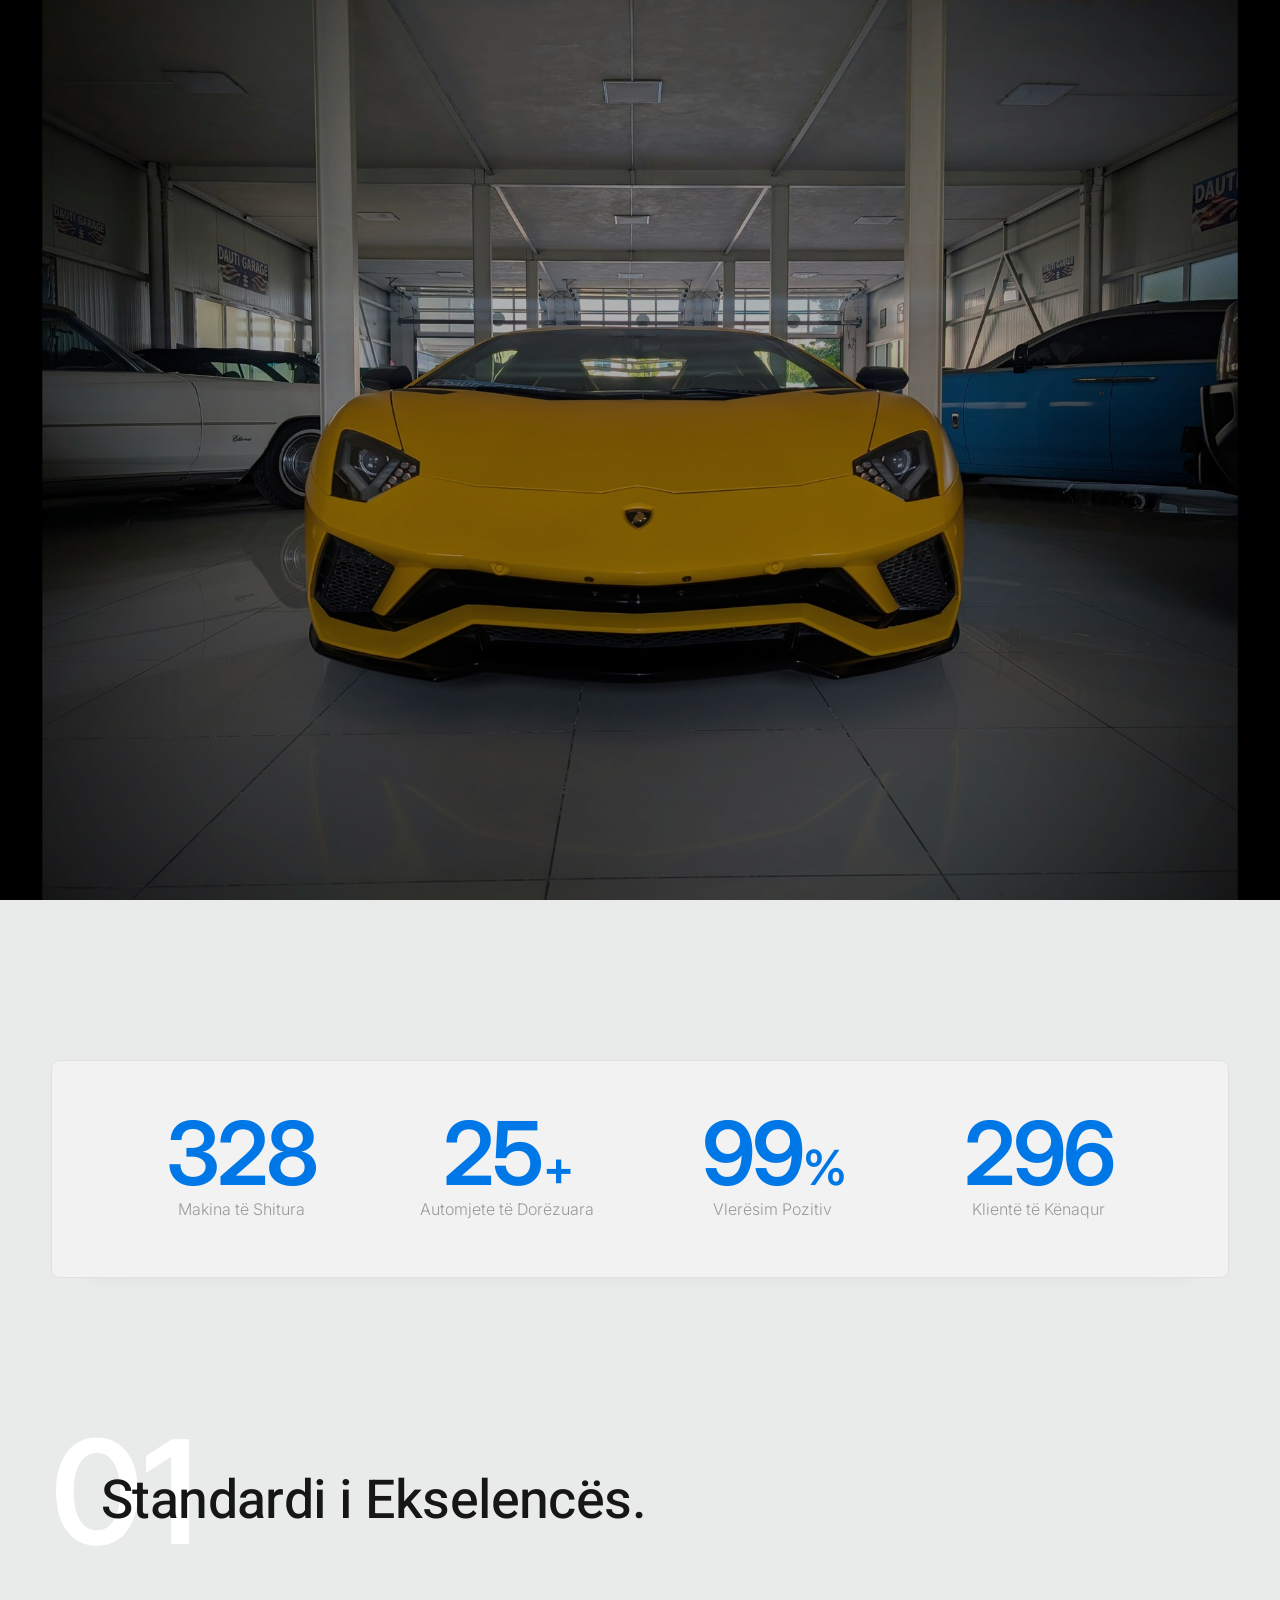
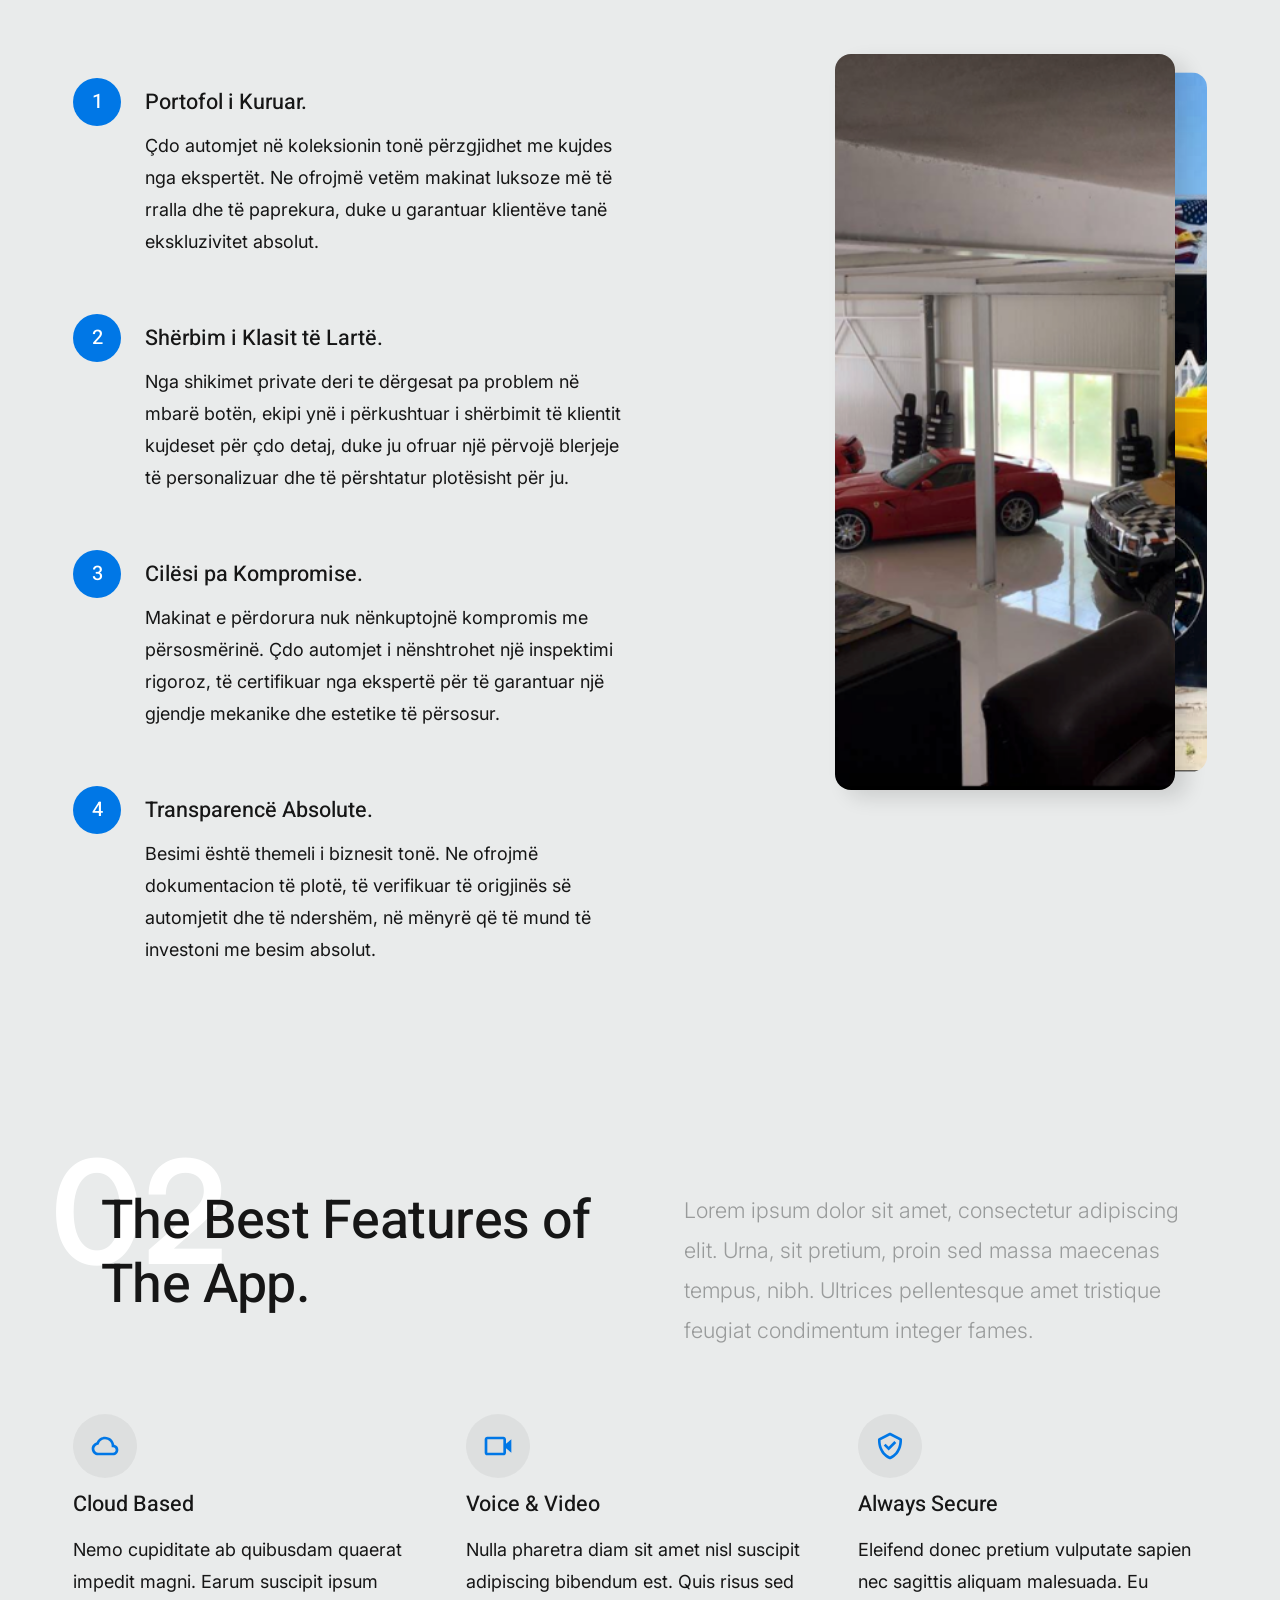
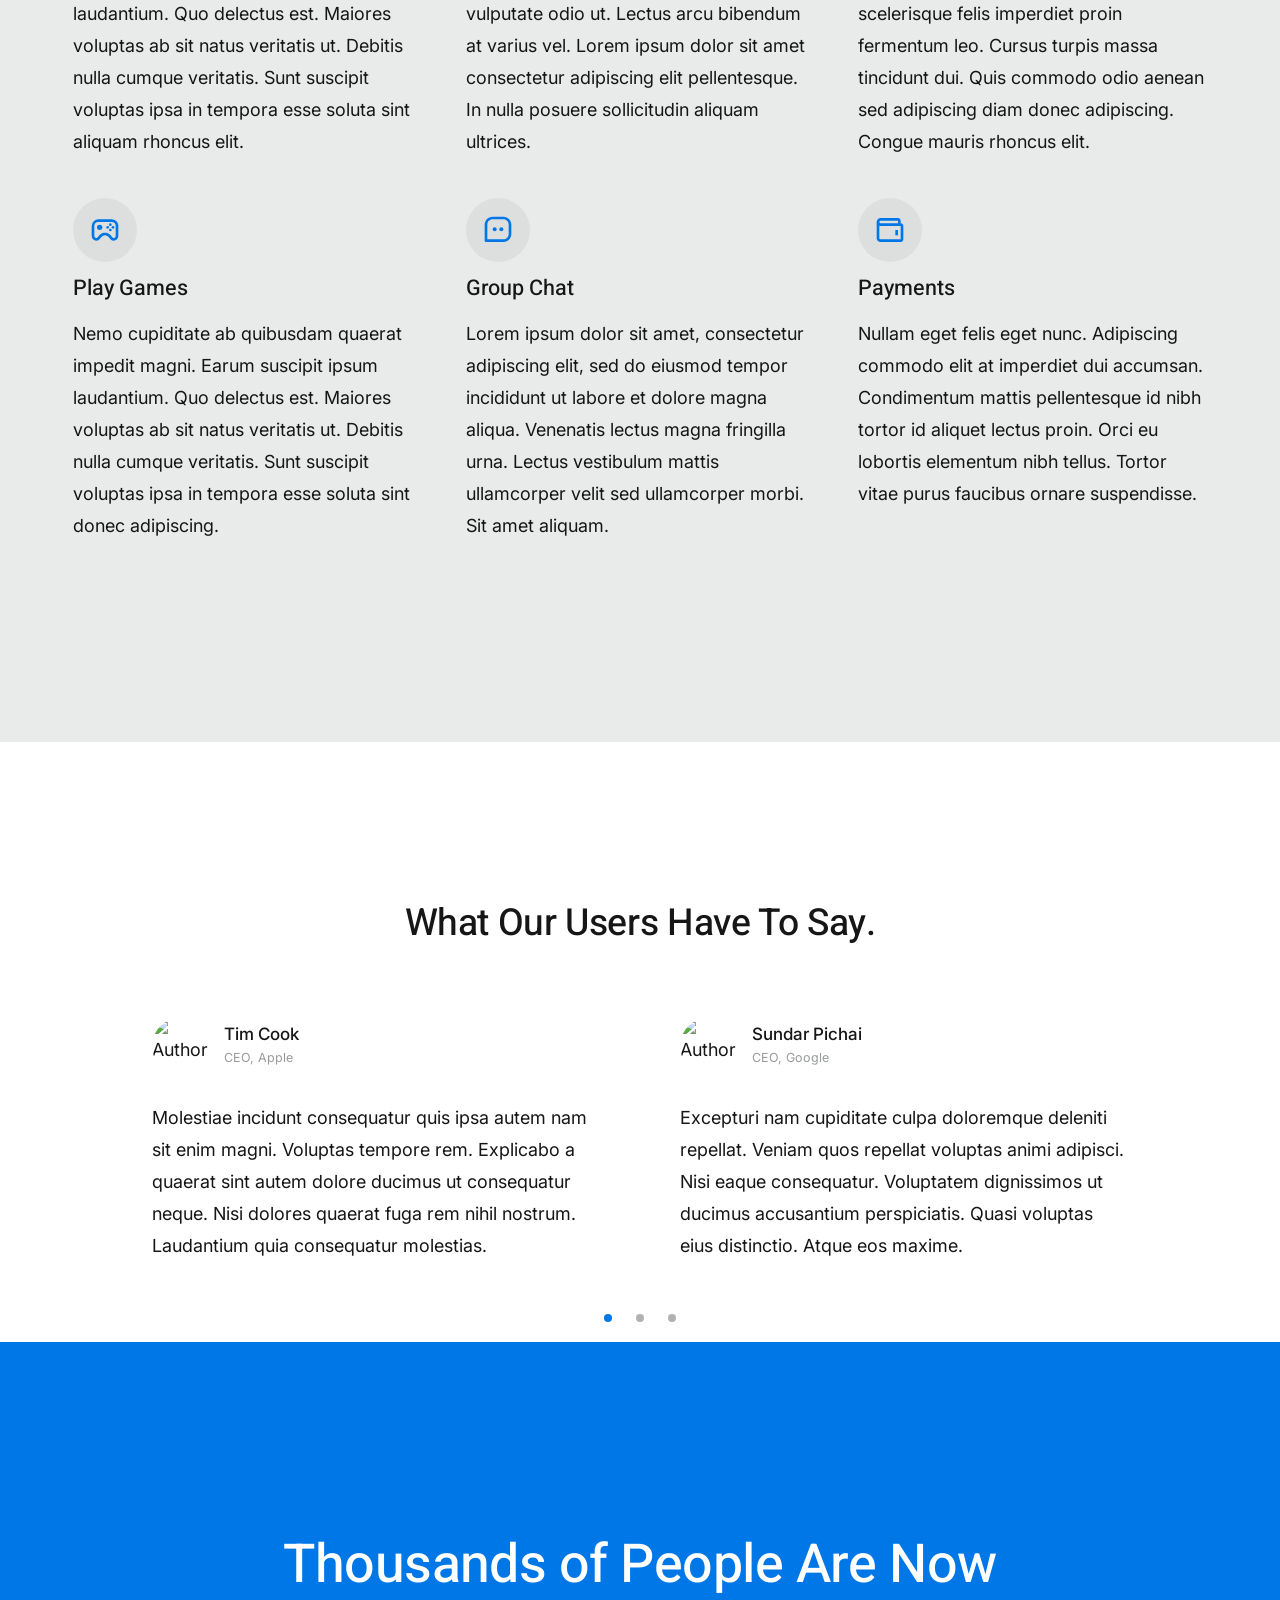
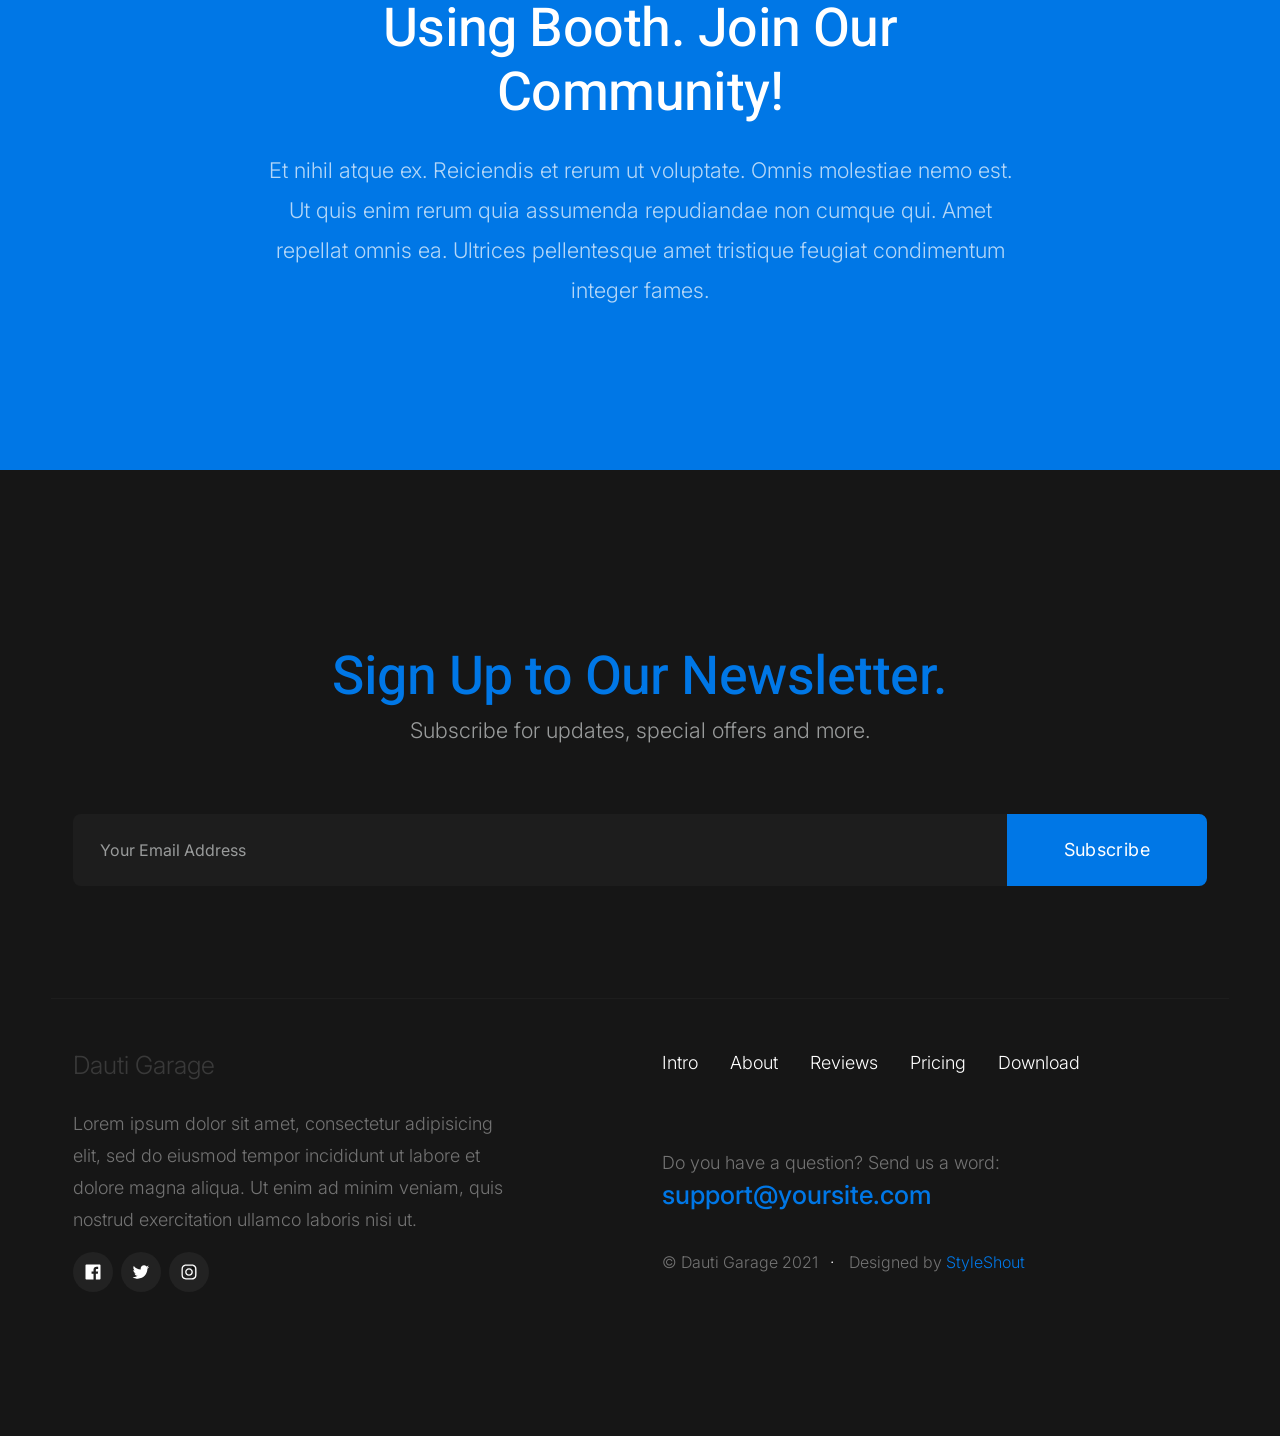
==== commit e080b71e: "remove unused sections" ====
--- a/index.html
+++ b/index.html
@@ -165,110 +165,12 @@
 
                 </div> <!-- end stats -->
 
-
-                <!-- intro info -->
-                <div class="s-about__info">
-
-                    <div class="row section-header" data-num="01">
-                        <div class="column lg-6 stack-on-1000 title-block">
-                            <h2 class="title text-display-1">Standardi i Ekselencës.</h2>
-                        </div>
-                        <div class="column lg-6 stack-on-1000 desc-block">
-                            <p class="desc lead">
-                                Ne besojmë se blerja e një automjeti luksoz duhet të jetë po aq e jashtëzakonshme sa edhe drejtimi i tij.
-                                Misioni ynë është të lidhim shoferët kërkues me makinat më prestigjioze të përdorura në botë,
-                                duke garantuar cilësi, performancë dhe elegancë të pakrahasueshme.
-                            </p>
-                        </div>
-                    </div>
-
-                    <div class="row s-about__info-slider-block">
-                        <div class="column lg-12">
-
-                            <div class="swiper-container s-about__info-slider">
-                                <div class="swiper-wrapper">
-
-                                    <div class="s-about__info-slide swiper-slide">
-                                        <h4 class="h5">Portofol i Kuruar.</h4>
-                    
-                                        <p>
-                                            Çdo automjet në koleksionin tonë përzgjidhet me kujdes nga ekspertët.
-                                            Ne ofrojmë vetëm makinat luksoze më të rralla dhe të paprekura,
-                                            duke u garantuar klientëve tanë ekskluzivitet absolut.
-                                        </p>
-                                    </div>  <!-- end s-about__info-slide  -->
-                    
-                                    <div class="s-about__info-slide swiper-slide">
-                                        <h4 class="h5">Shërbim i Klasit të Lartë.</h4>
-                    
-                                        <p>
-                                            Nga shikimet private deri te dërgesat pa problem në mbarë botën,
-                                            ekipi ynë i përkushtuar i shërbimit të klientit kujdeset për çdo detaj,
-                                            duke ju ofruar një përvojë blerjeje të personalizuar dhe të përshtatur plotësisht për ju.
-                                        </p>
-                                    </div>  <!-- end s-about__info-slide  -->
-                    
-                                    <div class="s-about__info-slide swiper-slide">
-                                        <h4 class="h5">Cilësi pa Kompromise.</h4>
-                    
-                                        <p>
-                                            Makinat e përdorura nuk nënkuptojnë kompromis me përsosmërinë.
-                                            Çdo automjet i nënshtrohet një inspektimi rigoroz,
-                                            të certifikuar nga ekspertë për të garantuar një gjendje mekanike dhe estetike të përsosur.
-                                        </p>
-                                    </div>  <!-- end s-about__info-slide  -->
-                    
-                                    <div class="s-about__info-slide swiper-slide">
-                                        <h4 class="h5">Transparencë Absolute.</h4>
-                    
-                                        <p>
-                                            Besimi është themeli i biznesit tonë. Ne ofrojmë dokumentacion të plotë,
-                                            të verifikuar të origjinës së automjetit dhe të ndershëm,
-                                            në mënyrë që të mund të investoni me besim absolut.
-                                        </p>
-                                    </div>  <!-- end s-about__info-slide  -->
-
-                                </div> <!-- swiper-wrapper -->
-
-                                <div class="swiper-pagination"></div>
-
-                            </div> <!-- end swiper-container -->
-
-                        </div>
-                    </div> <!-- end s-about__info-slider-block -->
-
-                </div> <!-- end s-about__info -->
-
-
-                <!-- screens -->
-                <div class="row s-about__screens-block">
-                    <div class="column lg-12">
-
-                        <div class="s-about__screens">
-                            <div class="s-about__screen">
-                                <img src="images/screens/screen_07.png"
-                                     srcset="images/screens/screen_07.png 1x, images/screens/screen_07.png 2x" alt="">
-                            </div>
-                            <div class="s-about__screen">
-                                <img src="images/screens/screen_06.png"
-                                     srcset="images/screens/screen_06.png 1x, images/screens/screen_06.png 2x" alt="">
-                            </div>
-<!--                            <div class="s-about__screen">-->
-<!--                                <img src="images/screens/screen_05.png"-->
-<!--                                     srcset="images/screens/screen_05.png 1x, images/screens/screen_05.png 2x" alt="">-->
-<!--                            </div>-->
-                        </div>
-
-                    </div>
-                </div> <!-- end screens -->
-
-
                 <!-- how-to -->
                 <div class="s-about__howto">
 
-                    <div class="row section-header" data-num="02">
+                    <div class="row section-header" data-num="01">
                         <div class="column lg-12 title-block">
-                            <h2 class="title text-display-1">How the App Works.</h2>
+                            <h2 class="title text-display-1">Standardi i Ekselencës.</h2>
                         </div>
                     </div>
 
@@ -278,31 +180,35 @@
 
                             <div class="s-about__howto-process">
                                 <div class="s-about__howto-process-step">
-                                    <h3 class="h5">Sign Up</h3>
-                                    <p>
-                                    Quos dolores saepe mollitia deserunt accusamus autem reprehenderit. Voluptas facere animi explicabo non quis magni recusandae. 
-                                    Numquam debitis non quis pariatur omnis facere unde. 
+                                    <h3 class="h5">Portofol i Kuruar.</h3>
+                                    <p>
+                                        Çdo automjet në koleksionin tonë përzgjidhet me kujdes nga ekspertët.
+                                        Ne ofrojmë vetëm makinat luksoze më të rralla dhe të paprekura,
+                                        duke u garantuar klientëve tanë ekskluzivitet absolut.
                                     </p>
                                 </div>
                                 <div class="s-about__howto-process-step">
-                                    <h3 class="h5">Create</h3>
-                                    <p>
-                                    Commodi vero praesentium ex eum sunt. Deserunt animi velit. Eum explicabo omnis at aut perferendis veniam. Corporis expedita 
-                                    voluptas culpa dicta qui tempora non explicabo omnis at sint tempora.
+                                    <h3 class="h5">Shërbim i Klasit të Lartë.</h3>
+                                    <p>
+                                        Nga shikimet private deri te dërgesat pa problem në mbarë botën,
+                                        ekipi ynë i përkushtuar i shërbimit të klientit kujdeset për çdo detaj,
+                                        duke ju ofruar një përvojë blerjeje të personalizuar dhe të përshtatur plotësisht për ju.
                                     </p>
                                 </div>
                                 <div class="s-about__howto-process-step">
-                                    <h3 class="h5">Compose</h3>
-                                    <p>
-                                    Est quam molestias eius. Voluptatibus eveniet debitis natus porro dignissimos quia. Molestias sint ab velit. Perspiciatis porro 
-                                    hic possimus exercitationem sint ab velit architecto fugiat. 
+                                    <h3 class="h5">Cilësi pa Kompromise.</h3>
+                                    <p>
+                                        Makinat e përdorura nuk nënkuptojnë kompromis me përsosmërinë.
+                                        Çdo automjet i nënshtrohet një inspektimi rigoroz,
+                                        të certifikuar nga ekspertë për të garantuar një gjendje mekanike dhe estetike të përsosur.
                                     </p>
                                 </div>
                                 <div class="s-about__howto-process-step">
-                                    <h3 class="h5">Send</h3>
-                                    <p>
-                                    Qui aspernatur soluta sapiente voluptas ut a. Non repellat dolores dolorum vel et aut et perferendis. Hic voluptatem odit ab qui. 
-                                    Officia blanditiis molestiae voluptatem odit ab. 
+                                    <h3 class="h5">Transparencë Absolute.</h3>
+                                    <p>
+                                        Besimi është themeli i biznesit tonë. Ne ofrojmë dokumentacion të plotë,
+                                        të verifikuar të origjinës së automjetit dhe të ndershëm,
+                                        në mënyrë që të mund të investoni me besim absolut.
                                     </p>
                                 </div>
                             </div> <!-- end how-to process -->
@@ -312,10 +218,10 @@
                         <div class="column s-about__howto-screens-block">
 
                             <div class="s-about__howto-screens">
-                                <img src="images/screens/screen-01.png"
-                                     srcset="images/screens/screen-01.png 1x, images/screens/screen-01@2x.png 2x" alt="">
-                                <img src="images/screens/screen-04.png"
-                                     srcset="images/screens/screen-04.png 1x, images/screens/screen-04@2x.png 2x" alt="">
+                                <img style="object-fit: cover;" src="images/screens/screen_06.png"
+                                     srcset="images/screens/screen_06.png 1x, images/screens/screen_06.png 2x" alt="">
+                                <img style="object-fit: cover;"  src="images/screens/screen_07.png"
+                                     srcset="images/screens/screen_07.png 1x, images/screens/screen_07.png 2x" alt="">
                             </div>
 
                         </div>
@@ -328,7 +234,7 @@
                 <!-- features -->
                 <div class="s-about__features">
 
-                    <div class="row section-header" data-num="03">
+                    <div class="row section-header" data-num="02">
                         <div class="column lg-6 stack-on-1000 title-block">
                             <h2 class="title text-display-1">The Best Features of The App.</h2>
                         </div>
@@ -515,75 +421,6 @@
                 </div> <!-- end s-testimonials__content -->
 
             </section> <!-- end testimonials -->
-
-
-            <!-- pricing
-            ----------------------------------------------- -->
-            <section id="pricing" class="s-pricing target-section">
-                <div class="row s-pricing__content">
-
-                    <div class="column lg-4 md-12 s-pricing__header">
-                        <h3 class="h2">Our Easy Pricing Plans for Everyone.</h3>
-                        <p>
-                        Lorem ipsum dolor sit amet, consectetur adipiscing elit. 
-                        Urna, sit pretium, proin sed massa maecenas tempus, nibh. 
-                        Ultrices pellentesque amet tristique feugiat condimentum integer fames. 
-                        </p>
-                    </div> <!-- end s-pricing__header -->
-
-                    <div class="column lg-8 md-12 s-pricing__plans">
-                        <div class="row plans block-lg-one-half block-tab-whole">
-
-                            <div class="column item-plan item-plan--popular">
-                                <div class="item-plan__block"> 
-
-                                    <div class="item-plan__top-part">
-                                        <h3 class="item-plan__title">Pro Plan</h3>
-                                        <p class="item-plan__price"><sup>$</sup>15</p>
-                                        <p class="item-plan__per">Per Month</p>
-                                    </div>
-                
-                                    <div class="item-plan__bottom-part">
-                                        <ul class="item-plan__features">
-                                            <li><span>5000GB</span> Storage</li>
-                                            <li><span>Unlimited</span> Bandwidth</li>
-                                            <li><span>100</span> Email Accounts</li>
-                                            <li>Backup & Restore</li>
-                                        </ul>
-                
-                                        <a class="btn btn--primary u-fullwidth" href="#0">Get Started</a>
-                                    </div>
-                                
-                                </div>
-                            </div> <!-- end item-plan -->
-                            <div class="column item-plan">
-                                <div class="item-plan__block"> 
-
-                                    <div class="item-plan__top-part">
-                                        <h3 class="item-plan__title">Free</h3>
-                                        <p class="item-plan__price"><sup>$</sup>0</p>
-                                        <p class="item-plan__per">Forever</p>
-                                    </div>
-                
-                                    <div class="item-plan__bottom-part">
-                                        <ul class="item-plan__features">
-                                            <li><span>50GB</span> Storage</li>
-                                            <li><span>50GB</span> Bandwidth</li>
-                                            <li><span>30</span> Email Accounts</li>
-                                            <li>Backup & Restore</li>
-                                        </ul>
-                
-                                        <a class="btn btn--primary u-fullwidth" href="#0">Get Started</a>
-                                    </div>  
-                                
-                                </div>
-                            </div> <!-- end item-plan -->
-                        </div>
-                    </div> <!-- end s-pricing__plans -->
-
-                </div> <!-- end s-pricing__content -->
-            </section> <!-- end pricing -->
-
 
             <!-- download
             ----------------------------------------------- -->
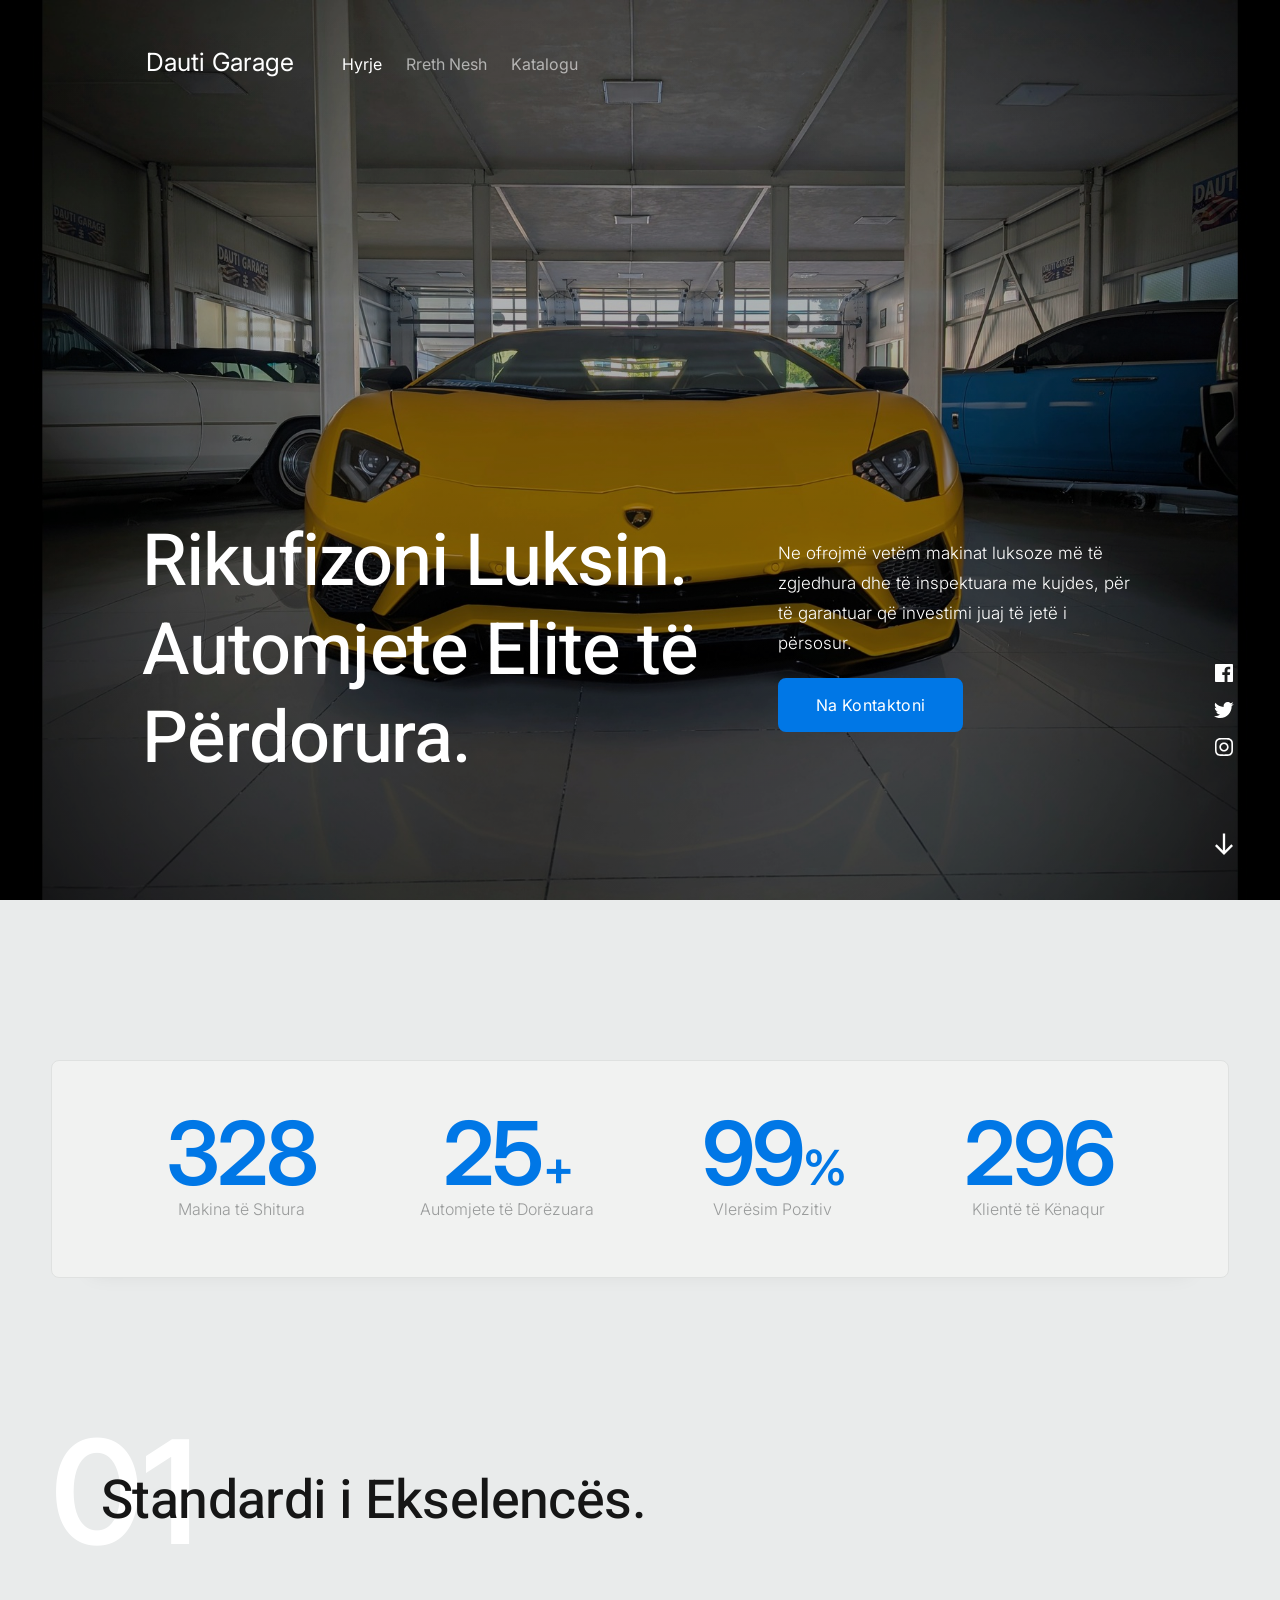
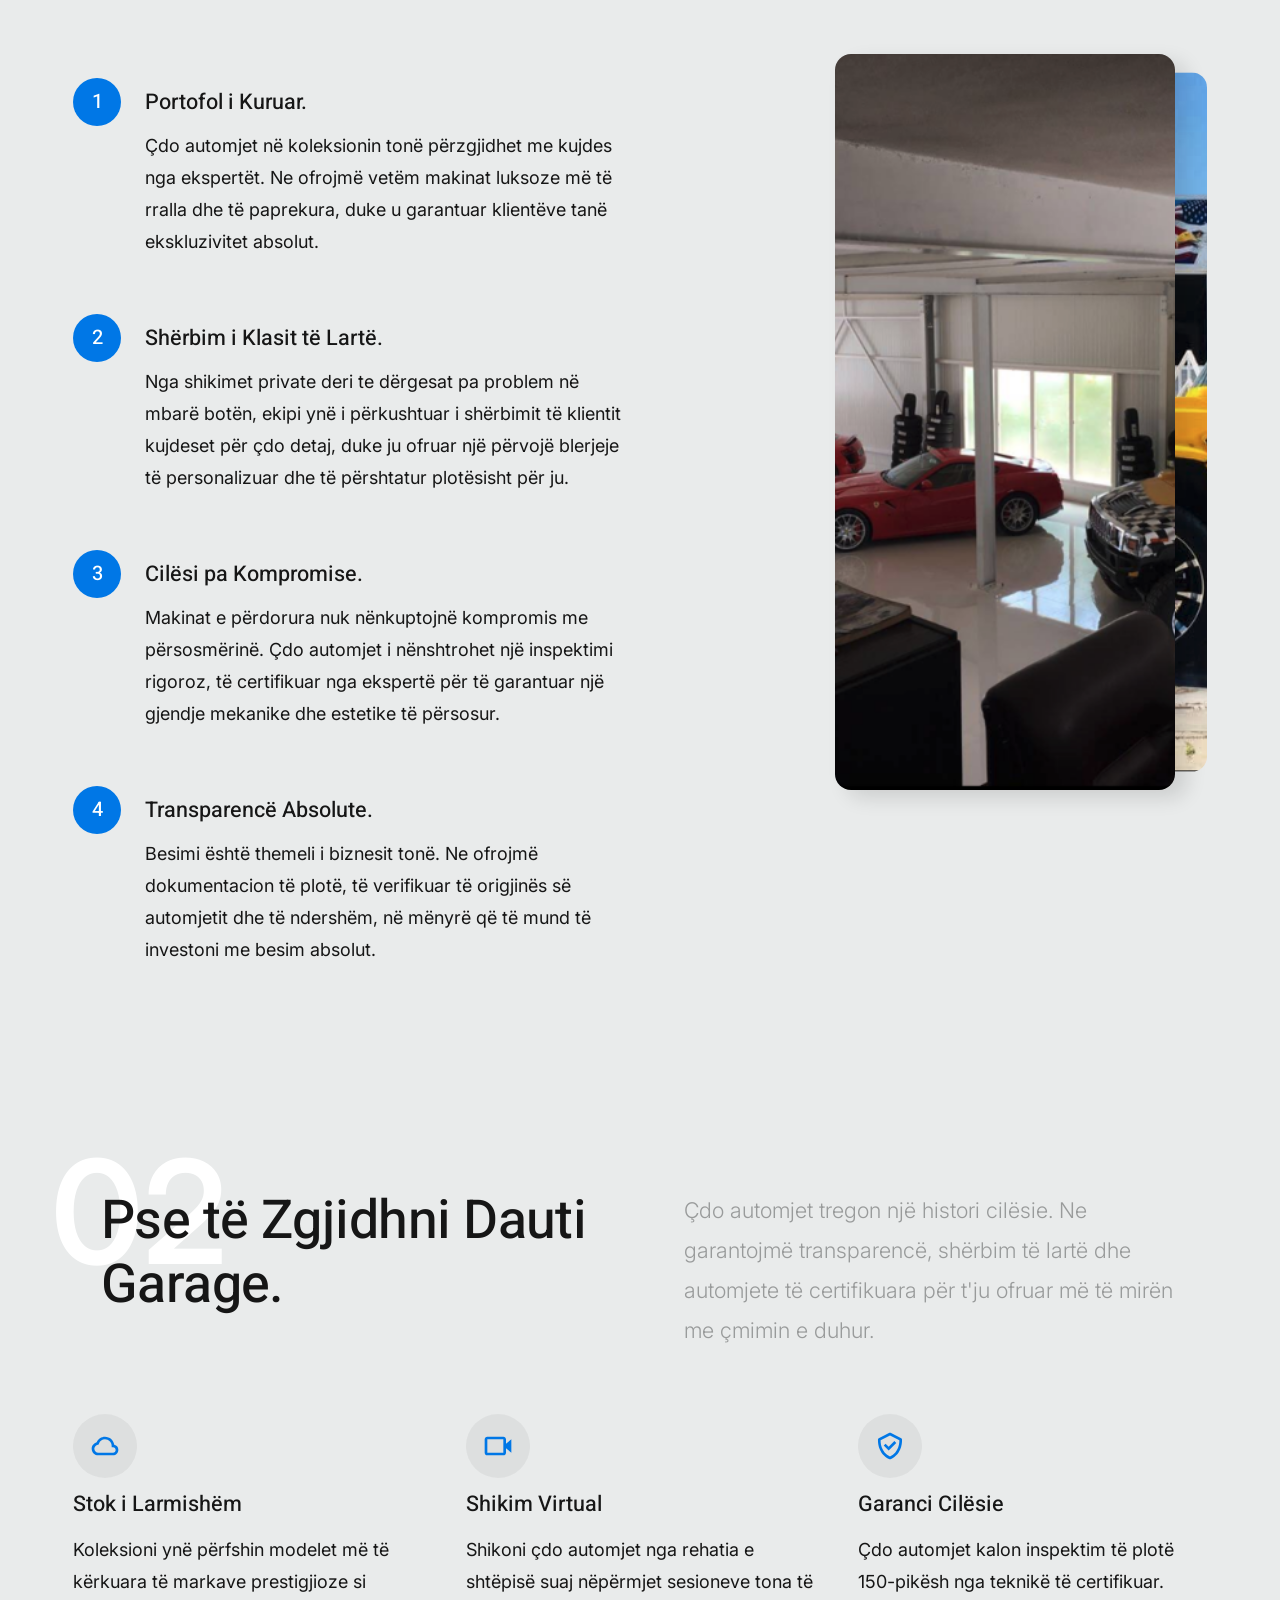
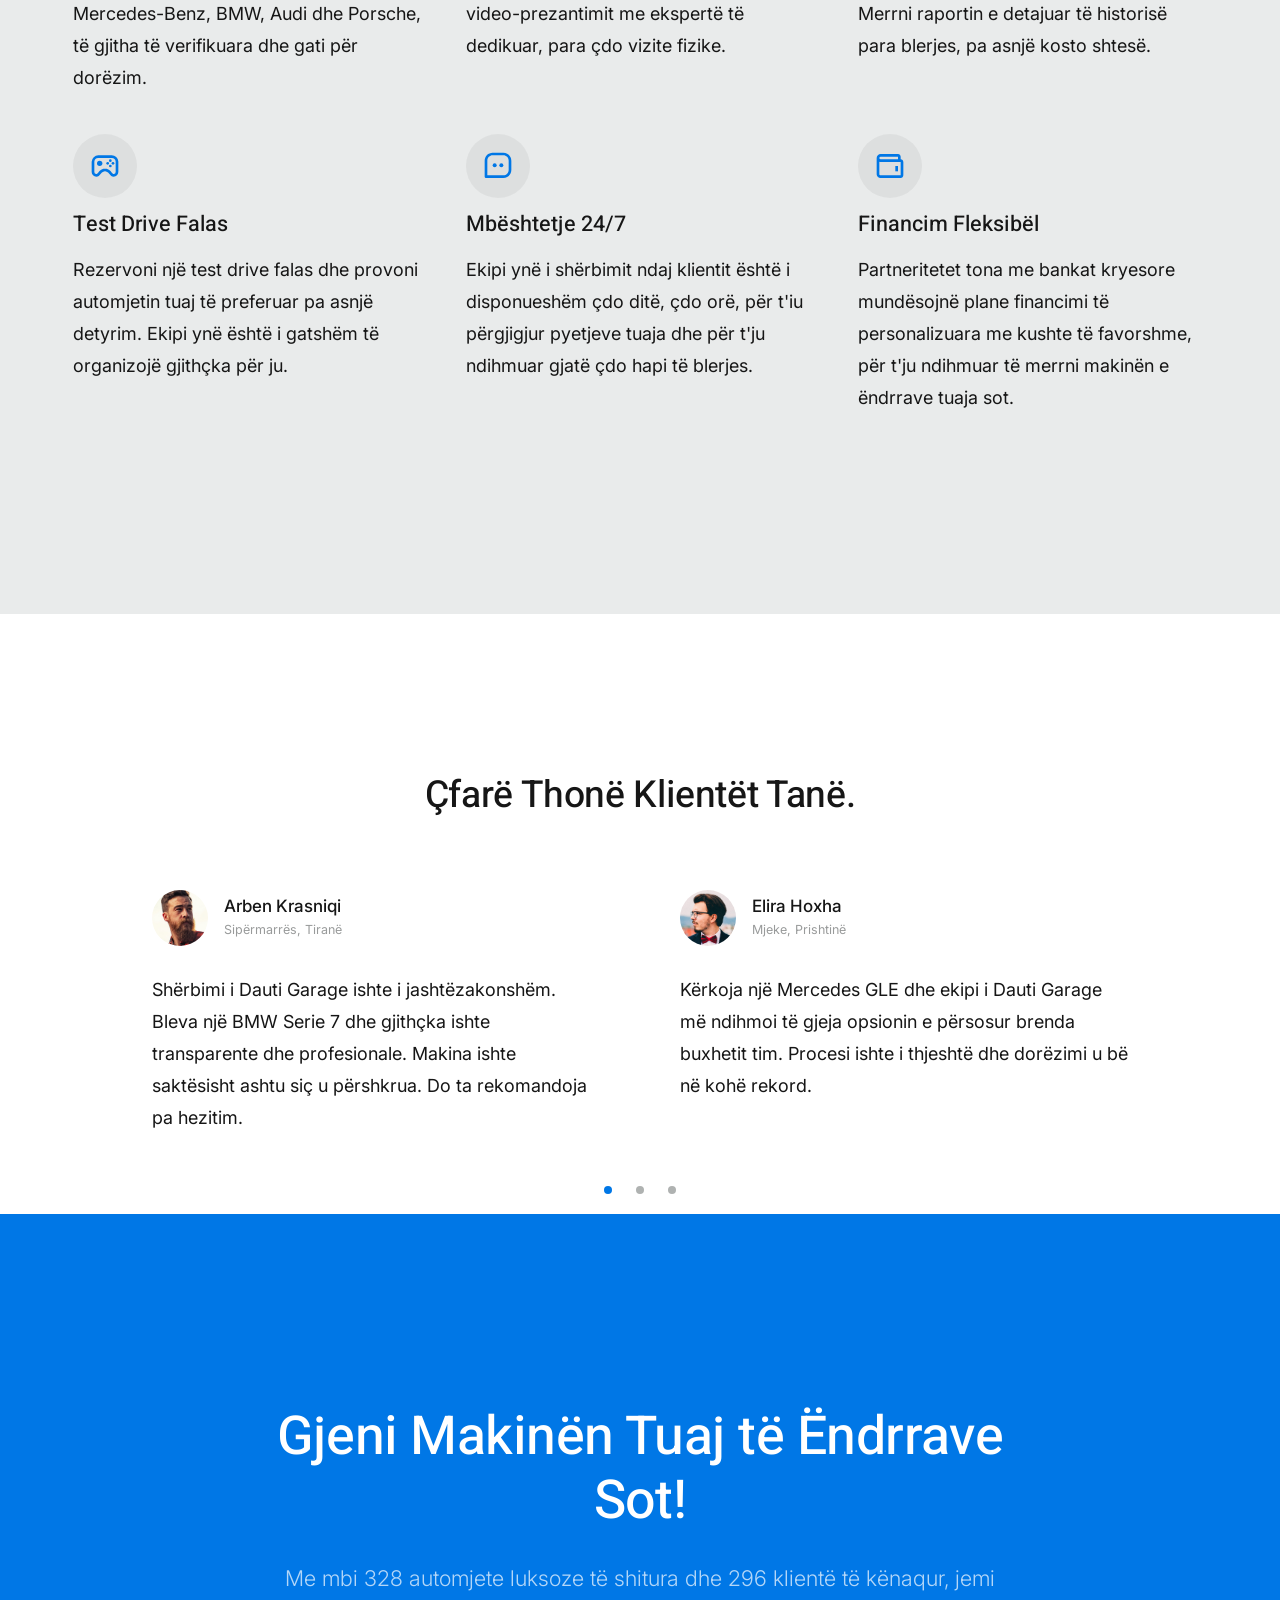
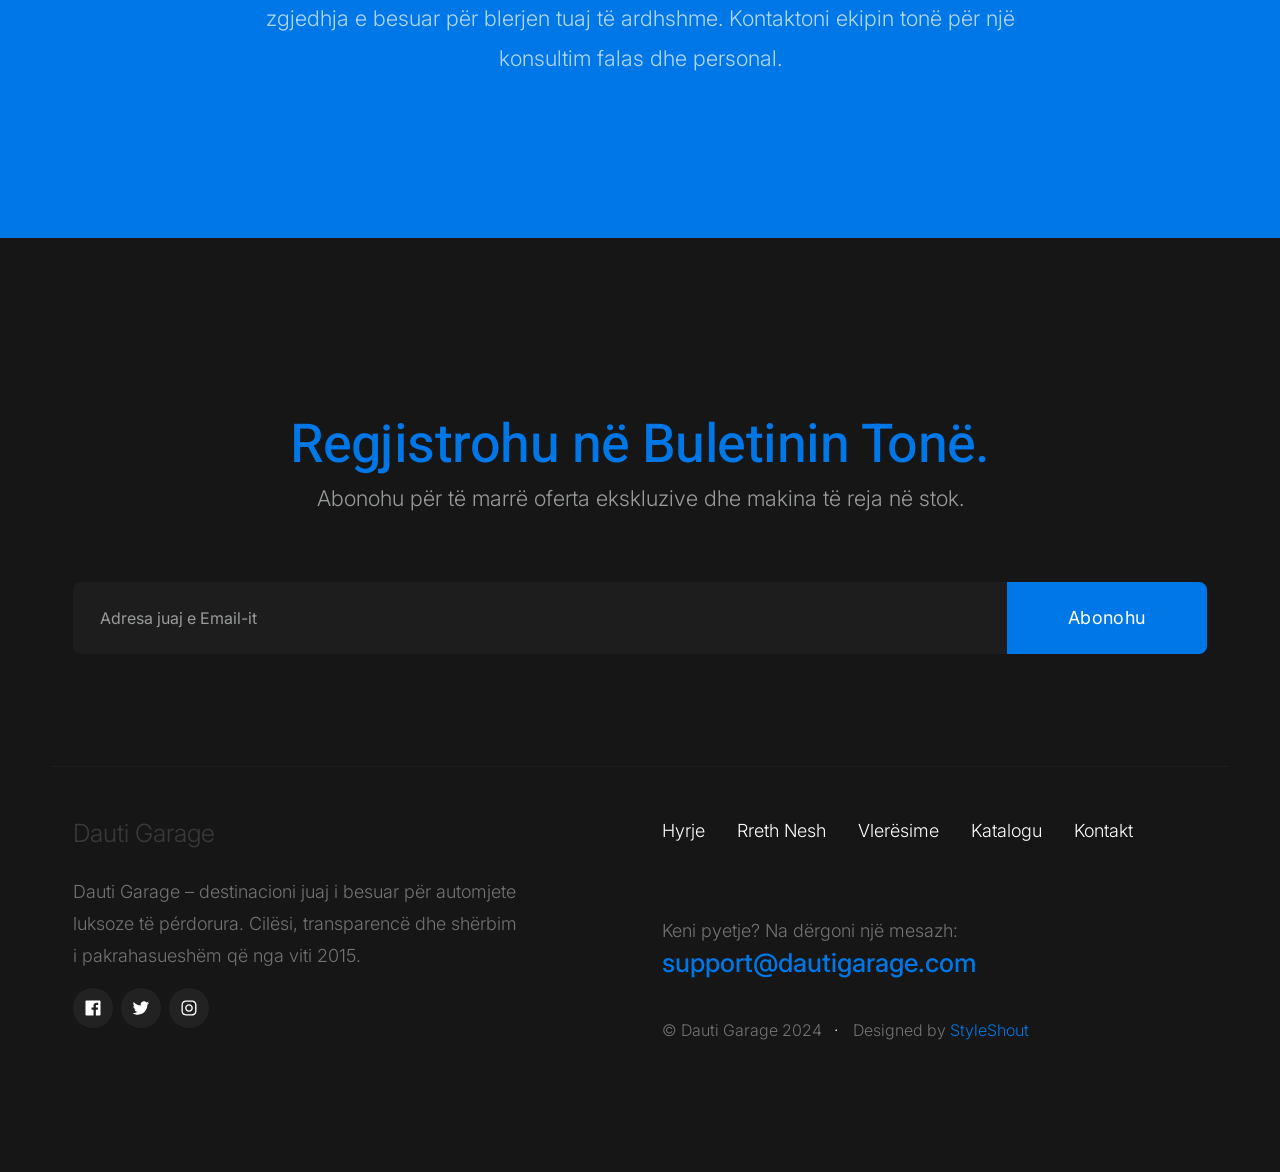
==== commit 3df6ffaf: "optimize SEO, size" ====
--- a/index.html
+++ b/index.html
@@ -1,543 +1,598 @@
-<!DOCTYPE html>
-<html lang="en" class="no-js" >
-<head>
-
-    <!--- basic page needs
-    ================================================== -->
-    <meta charset="utf-8">
-    <meta name="viewport" content="width=device-width, initial-scale=1">
-    <title>Dauti Garage</title>
-
-    <script>
-        document.documentElement.classList.remove('no-js');
-        document.documentElement.classList.add('js');
-    </script>
-
-    <!-- CSS
-    ================================================== -->
-    <link rel="stylesheet" href="css/vendor.css">
-    <link rel="stylesheet" href="css/styles.css">
-
-    <!-- favicons
-    ================================================== -->
-    <link rel="apple-touch-icon" sizes="180x180" href="apple-touch-icon.png">
-    <link rel="icon" type="image/png" sizes="32x32" href="favicon-32x32.png">
-    <link rel="icon" type="image/png" sizes="16x16" href="favicon-16x16.png">
-    <link rel="manifest" href="site.webmanifest">
-
-</head>
-
-
-<body id="top">
-
-
-    <!-- preloader
-    ================================================== -->
-    <div id="preloader">
-        <div id="loader">
-        </div>
-    </div>
-
-
-    <!-- page wrap
-    ================================================== -->
-    <div id="page" class="s-pagewrap">
-
-
-        <!-- # site header 
-        ================================================== -->
-        <header class="s-header">
-
-            <div class="row s-header__inner">
-
-                <div class="s-header__block">
-                    <div class="s-header__logo">
-                        <a class="logo" style="color: #ffffff; font-size: 2.5rem;" href="index.html">
-                            Dauti Garage
-                        </a>
-                    </div>
-
-                    <a class="s-header__menu-toggle" href="#0"><span>Menu</span></a>
-                </div> <!-- end s-header__block -->
-
-                <nav class="s-header__nav">
-                    <ul>
-                        <li class="current"><a href="#intro" class="smoothscroll">Hyrje</a></li>
-                        <li><a href="#about" class="smoothscroll">Rreth Nesh</a></li>
-                        <li><a href="#pricing" class="smoothscroll">Katalogu</a></li>
-                    </ul>
-                </nav>
-
-            </div> <!-- end s-header__inner -->
-
-        </header> <!-- end s-header -->
-
-
-        <!-- # site-content
-        ================================================== -->
-        <section id="content" class="s-content">
-
-
-            <!-- intro
-            ----------------------------------------------- -->
-            <section id="intro" class="s-intro target-section">
-
-                <div class="s-intro__bg"></div>
-
-                <div class="row s-intro__content">
-
-                    <div class="column lg-12 s-intro__content-inner">
-                        <div class="s-intro__content-left">
-                            <h1 class="s-intro__content-title">
-                            Rikufizoni Luksin.<br>
-                            Automjete Elite të Përdorura.
-                            </h1>
-                        </div>
-                        <div class="s-intro__content-right">
-                            <p class="s-intro__content-desc body-text-2">
-                                Ne ofrojmë vetëm makinat luksoze më të zgjedhura dhe të inspektuara me kujdes,
-                                për të garantuar që investimi juaj të jetë i përsosur.
-                            </p> 
-
-                            <div class="s-intro__content-buttons">
-                                <a href="#download" class="btn btn--primary s-intro__content-btn smoothscroll">Na Kontaktoni</a>
-                            </div>
-                        </div>
-                    </div> <!-- s-intro__content-inner -->
-
-                </div> <!-- s-intro__content -->
-
-                <ul class="s-intro__social">
-                    <li>
-                        <a href="">
-                            <svg xmlns="http://www.w3.org/2000/svg" width="24" height="24" viewBox="0 0 24 24" style="fill:rgba(0, 0, 0, 1);transform:;-ms-filter:"><path d="M20,3H4C3.447,3,3,3.448,3,4v16c0,0.552,0.447,1,1,1h8.615v-6.96h-2.338v-2.725h2.338v-2c0-2.325,1.42-3.592,3.5-3.592 c0.699-0.002,1.399,0.034,2.095,0.107v2.42h-1.435c-1.128,0-1.348,0.538-1.348,1.325v1.735h2.697l-0.35,2.725h-2.348V21H20 c0.553,0,1-0.448,1-1V4C21,3.448,20.553,3,20,3z"></path></svg>
-                            <span class="u-screen-reader-text">Facebook</span>
-                        </a>
-                    </li>
-                    <li>
-                        <a href="">
-                            <svg xmlns="http://www.w3.org/2000/svg" width="24" height="24" viewBox="0 0 24 24" style="fill:rgba(0, 0, 0, 1);transform:;-ms-filter:"><path d="M19.633,7.997c0.013,0.175,0.013,0.349,0.013,0.523c0,5.325-4.053,11.461-11.46,11.461c-2.282,0-4.402-0.661-6.186-1.809 c0.324,0.037,0.636,0.05,0.973,0.05c1.883,0,3.616-0.636,5.001-1.721c-1.771-0.037-3.255-1.197-3.767-2.793 c0.249,0.037,0.499,0.062,0.761,0.062c0.361,0,0.724-0.05,1.061-0.137c-1.847-0.374-3.23-1.995-3.23-3.953v-0.05 c0.537,0.299,1.16,0.486,1.82,0.511C3.534,9.419,2.823,8.184,2.823,6.787c0-0.748,0.199-1.434,0.548-2.032 c1.983,2.443,4.964,4.04,8.306,4.215c-0.062-0.3-0.1-0.611-0.1-0.923c0-2.22,1.796-4.028,4.028-4.028 c1.16,0,2.207,0.486,2.943,1.272c0.91-0.175,1.782-0.512,2.556-0.973c-0.299,0.935-0.936,1.721-1.771,2.22 c0.811-0.088,1.597-0.312,2.319-0.624C21.104,6.712,20.419,7.423,19.633,7.997z"></path></svg>
-                            <span class="u-screen-reader-text">Twitter</span>
-                        </a>
-                    </li>
-                    <li>
-                        <a href="">
-                            <svg xmlns="http://www.w3.org/2000/svg" width="24" height="24" viewBox="0 0 24 24" style="fill:rgba(0, 0, 0, 1);transform:;-ms-filter:"><path d="M11.999,7.377c-2.554,0-4.623,2.07-4.623,4.623c0,2.554,2.069,4.624,4.623,4.624c2.552,0,4.623-2.07,4.623-4.624 C16.622,9.447,14.551,7.377,11.999,7.377L11.999,7.377z M11.999,15.004c-1.659,0-3.004-1.345-3.004-3.003 c0-1.659,1.345-3.003,3.004-3.003s3.002,1.344,3.002,3.003C15.001,13.659,13.658,15.004,11.999,15.004L11.999,15.004z"></path><circle cx="16.806" cy="7.207" r="1.078"></circle><path d="M20.533,6.111c-0.469-1.209-1.424-2.165-2.633-2.632c-0.699-0.263-1.438-0.404-2.186-0.42 c-0.963-0.042-1.268-0.054-3.71-0.054s-2.755,0-3.71,0.054C7.548,3.074,6.809,3.215,6.11,3.479C4.9,3.946,3.945,4.902,3.477,6.111 c-0.263,0.7-0.404,1.438-0.419,2.186c-0.043,0.962-0.056,1.267-0.056,3.71c0,2.442,0,2.753,0.056,3.71 c0.015,0.748,0.156,1.486,0.419,2.187c0.469,1.208,1.424,2.164,2.634,2.632c0.696,0.272,1.435,0.426,2.185,0.45 c0.963,0.042,1.268,0.055,3.71,0.055s2.755,0,3.71-0.055c0.747-0.015,1.486-0.157,2.186-0.419c1.209-0.469,2.164-1.424,2.633-2.633 c0.263-0.7,0.404-1.438,0.419-2.186c0.043-0.962,0.056-1.267,0.056-3.71s0-2.753-0.056-3.71C20.941,7.57,20.801,6.819,20.533,6.111z M19.315,15.643c-0.007,0.576-0.111,1.147-0.311,1.688c-0.305,0.787-0.926,1.409-1.712,1.711c-0.535,0.199-1.099,0.303-1.67,0.311 c-0.95,0.044-1.218,0.055-3.654,0.055c-2.438,0-2.687,0-3.655-0.055c-0.569-0.007-1.135-0.112-1.669-0.311 c-0.789-0.301-1.414-0.923-1.719-1.711c-0.196-0.534-0.302-1.099-0.311-1.669c-0.043-0.95-0.053-1.218-0.053-3.654 c0-2.437,0-2.686,0.053-3.655c0.007-0.576,0.111-1.146,0.311-1.687c0.305-0.789,0.93-1.41,1.719-1.712 c0.534-0.198,1.1-0.303,1.669-0.311c0.951-0.043,1.218-0.055,3.655-0.055c2.437,0,2.687,0,3.654,0.055 c0.571,0.007,1.135,0.112,1.67,0.311c0.786,0.303,1.407,0.925,1.712,1.712c0.196,0.534,0.302,1.099,0.311,1.669 c0.043,0.951,0.054,1.218,0.054,3.655c0,2.436,0,2.698-0.043,3.654H19.315z"></path></svg>
-                            <span class="u-screen-reader-text">Instagram</span>
-                        </a>
-                    </li>
-                </ul>  <!-- s-intro__social -->
-
-                <div class="s-intro__scroll">
-                    <a href="#about" class="smoothscroll">
-                        <svg xmlns="http://www.w3.org/2000/svg" width="24" height="24" viewBox="0 0 24 24" style="fill: rgba(0, 0, 0, 1);transform: rotate(270deg);msFilter:progid:DXImageTransform.Microsoft.BasicImage(rotation=3);"><path d="M21 11H6.414l5.293-5.293-1.414-1.414L2.586 12l7.707 7.707 1.414-1.414L6.414 13H21z"></path></svg>
-                        <span class="u-screen-reader-text">Scroll</span>
-                    </a>
-                </div> <!-- s-intro__scroll -->
-
-            </section> <!-- end s-intro -->
-
-
-            <!-- about
-            ----------------------------------------------- -->
-            <section id="about" class="s-about target-section">
-
-
-                <!-- stats -->
-                <div class="row block-lg-one-fourth block-tab-one-half block-stack s-about__stats">
-
-                    <div class="column s-about__stats-item">
-                        <div class="s-about__stats-count">328</div>
-                        <h5>Makina të Shitura</h5>
-                    </div>
-                    <div class="column s-about__stats-item">
-                        <div class="s-about__stats-count">25<span>+</span></div>
-                        <h5>Automjete të Dorëzuara</h5>
-                    </div>
-                    <div class="column s-about__stats-item">
-                        <div class="s-about__stats-count">99<span>%</span></div>
-                        <h5>Vlerësim Pozitiv</h5>
-                    </div>
-                    <div class="column s-about__stats-item">
-                        <div class="s-about__stats-count">296</div>
-                        <h5>Klientë të Kënaqur</h5>
-                    </div>
-
-                </div> <!-- end stats -->
-
-                <!-- how-to -->
-                <div class="s-about__howto">
-
-                    <div class="row section-header" data-num="01">
-                        <div class="column lg-12 title-block">
-                            <h2 class="title text-display-1">Standardi i Ekselencës.</h2>
-                        </div>
-                    </div>
-
-                    <div class="row s-about__howto-content">
-
-                        <div class="column s-about__howto-process-block">
-
-                            <div class="s-about__howto-process">
-                                <div class="s-about__howto-process-step">
-                                    <h3 class="h5">Portofol i Kuruar.</h3>
-                                    <p>
-                                        Çdo automjet në koleksionin tonë përzgjidhet me kujdes nga ekspertët.
-                                        Ne ofrojmë vetëm makinat luksoze më të rralla dhe të paprekura,
-                                        duke u garantuar klientëve tanë ekskluzivitet absolut.
-                                    </p>
-                                </div>
-                                <div class="s-about__howto-process-step">
-                                    <h3 class="h5">Shërbim i Klasit të Lartë.</h3>
-                                    <p>
-                                        Nga shikimet private deri te dërgesat pa problem në mbarë botën,
-                                        ekipi ynë i përkushtuar i shërbimit të klientit kujdeset për çdo detaj,
-                                        duke ju ofruar një përvojë blerjeje të personalizuar dhe të përshtatur plotësisht për ju.
-                                    </p>
-                                </div>
-                                <div class="s-about__howto-process-step">
-                                    <h3 class="h5">Cilësi pa Kompromise.</h3>
-                                    <p>
-                                        Makinat e përdorura nuk nënkuptojnë kompromis me përsosmërinë.
-                                        Çdo automjet i nënshtrohet një inspektimi rigoroz,
-                                        të certifikuar nga ekspertë për të garantuar një gjendje mekanike dhe estetike të përsosur.
-                                    </p>
-                                </div>
-                                <div class="s-about__howto-process-step">
-                                    <h3 class="h5">Transparencë Absolute.</h3>
-                                    <p>
-                                        Besimi është themeli i biznesit tonë. Ne ofrojmë dokumentacion të plotë,
-                                        të verifikuar të origjinës së automjetit dhe të ndershëm,
-                                        në mënyrë që të mund të investoni me besim absolut.
-                                    </p>
-                                </div>
-                            </div> <!-- end how-to process -->
-
-                        </div>
-
-                        <div class="column s-about__howto-screens-block">
-
-                            <div class="s-about__howto-screens">
-                                <img style="object-fit: cover;" src="images/screens/screen_06.png"
-                                     srcset="images/screens/screen_06.png 1x, images/screens/screen_06.png 2x" alt="">
-                                <img style="object-fit: cover;"  src="images/screens/screen_07.png"
-                                     srcset="images/screens/screen_07.png 1x, images/screens/screen_07.png 2x" alt="">
-                            </div>
-
-                        </div>
-
-                    </div>
-        
-                </div> <!-- end how-to -->
-
-
-                <!-- features -->
-                <div class="s-about__features">
-
-                    <div class="row section-header" data-num="02">
-                        <div class="column lg-6 stack-on-1000 title-block">
-                            <h2 class="title text-display-1">The Best Features of The App.</h2>
-                        </div>
-                        <div class="column lg-6 stack-on-1000 desc-block">
-                            <p class="desc lead">
-                            Lorem ipsum dolor sit amet, consectetur adipiscing elit. Urna, sit pretium, 
-                            proin sed massa maecenas tempus, nibh. Ultrices pellentesque amet tristique 
-                            feugiat condimentum integer fames.
-                            </p>
-                        </div>
-                    </div>
-
-                    <div class="row s-about__feature-list block-lg-one-third">
-    
-                        <div class="column s-about__feature-item">
-                            <div class="s-about__feature-icon-block">
-                                <svg xmlns="http://www.w3.org/2000/svg" width="24" height="24" viewBox="0 0 24 24" style="fill: rgba(0, 0, 0, 1);transform: ;msFilter:;"><path d="M18.944 11.112C18.507 7.67 15.56 5 12 5 9.244 5 6.85 6.611 5.757 9.15 3.609 9.792 2 11.82 2 14c0 2.757 2.243 5 5 5h11c2.206 0 4-1.794 4-4a4.01 4.01 0 0 0-3.056-3.888zM18 17H7c-1.654 0-3-1.346-3-3 0-1.404 1.199-2.756 2.673-3.015l.581-.102.192-.558C8.149 8.274 9.895 7 12 7c2.757 0 5 2.243 5 5v1h1c1.103 0 2 .897 2 2s-.897 2-2 2z"></path></svg>
-                            </div>
-                            <div class="s-about__feature-text">
-                                <h3 class="h5">Cloud Based</h3>
-                                <p>Nemo cupiditate ab quibusdam quaerat impedit magni. Earum suscipit ipsum laudantium. 
-                                Quo delectus est. Maiores voluptas ab sit natus veritatis ut. Debitis nulla cumque veritatis.
-                                Sunt suscipit voluptas ipsa in tempora esse soluta sint aliquam rhoncus elit.
-                                </p>
-                            </div>
-                        </div>
-            
-                        <div class="column s-about__feature-item">
-                            <div class="s-about__feature-icon-block">
-                                <svg xmlns="http://www.w3.org/2000/svg" width="24" height="24" viewBox="0 0 24 24" style="fill: rgba(0, 0, 0, 1);transform: ;msFilter:;"><path d="M18 7c0-1.103-.897-2-2-2H4c-1.103 0-2 .897-2 2v10c0 1.103.897 2 2 2h12c1.103 0 2-.897 2-2v-3.333L22 17V7l-4 3.333V7zm-1.998 10H4V7h12l.001 4.999L16 12l.001.001.001 4.999z"></path></svg>
-                            </div>
-                            <div class="s-about__feature-text">
-                                <h3 class="h5">Voice & Video</h3>
-                                <p>Nulla pharetra diam sit amet nisl suscipit adipiscing bibendum est. Quis risus sed vulputate 
-                                odio ut. Lectus arcu bibendum at varius vel. Lorem ipsum dolor sit amet consectetur adipiscing 
-                                elit pellentesque. In nulla posuere sollicitudin aliquam ultrices.
-                                </p>
-                            </div>
-                        </div>
-            
-                        <div class="column s-about__feature-item">
-                            <div class="s-about__feature-icon-block">
-                                <svg xmlns="http://www.w3.org/2000/svg" width="24" height="24" viewBox="0 0 24 24" style="fill: rgba(0, 0, 0, 1);transform: ;msFilter:;"><path d="M20.995 6.9a.998.998 0 0 0-.548-.795l-8-4a1 1 0 0 0-.895 0l-8 4a1.002 1.002 0 0 0-.547.795c-.011.107-.961 10.767 8.589 15.014a.987.987 0 0 0 .812 0c9.55-4.247 8.6-14.906 8.589-15.014zM12 19.897C5.231 16.625 4.911 9.642 4.966 7.635L12 4.118l7.029 3.515c.037 1.989-.328 9.018-7.029 12.264z"></path><path d="m11 12.586-2.293-2.293-1.414 1.414L11 15.414l5.707-5.707-1.414-1.414z"></path></svg>
-                            </div>
-                            <div class="s-about__feature-text">
-                                <h3 class="h5">Always Secure</h3>
-                                <p>Eleifend donec pretium vulputate sapien nec sagittis aliquam malesuada. Eu scelerisque felis 
-                                imperdiet proin fermentum leo. Cursus turpis massa tincidunt dui. Quis commodo odio aenean sed 
-                                adipiscing diam donec adipiscing. Congue mauris rhoncus elit.
-                                </p>
-                            </div>
-                        </div>
-            
-                        <div class="column s-about__feature-item">
-                            <div class="s-about__feature-icon-block">
-                                <svg xmlns="http://www.w3.org/2000/svg" viewBox="0 0 24 24" width="24" height="24" style="fill: rgba(0, 0, 0, 1);transform: ;msFilter:;"><path d="M22 8.65A5 5 0 0 0 17 4H7a5 5 0 0 0-5 4.74A2 2 0 0 0 2 9v7.5A3.48 3.48 0 0 0 5.5 20c1.43 0 2.32-1.06 3.19-2.09.32-.37.65-.76 1-1.1a4.81 4.81 0 0 1 1.54-.75 6.61 6.61 0 0 1 1.54 0 4.81 4.81 0 0 1 1.54.75c.35.34.68.73 1 1.1.87 1 1.76 2.09 3.19 2.09a3.48 3.48 0 0 0 3.5-3.5V9a2.09 2.09 0 0 0 0-.26zm-2 7.85a1.5 1.5 0 0 1-1.5 1.5c-.5 0-1-.64-1.66-1.38-.34-.39-.72-.85-1.15-1.26a6.68 6.68 0 0 0-2.46-1.25 6.93 6.93 0 0 0-2.46 0 6.68 6.68 0 0 0-2.46 1.25c-.43.41-.81.87-1.15 1.26C6.54 17.36 6 18 5.5 18A1.5 1.5 0 0 1 4 16.5V9a.77.77 0 0 0 0-.15A3 3 0 0 1 7 6h10a3 3 0 0 1 3 2.72v.12A.86.86 0 0 0 20 9z"></path><circle cx="16" cy="12" r="1"></circle><circle cx="18" cy="10" r="1"></circle><circle cx="16" cy="8" r="1"></circle><circle cx="14" cy="10" r="1"></circle><circle cx="8" cy="10" r="2"></circle></svg>
-                            </div>
-                            <div class="s-about__feature-text">
-                                <h3 class="h5">Play Games</h3>
-                                <p>Nemo cupiditate ab quibusdam quaerat impedit magni. Earum suscipit ipsum laudantium. 
-                                Quo delectus est. Maiores voluptas ab sit natus veritatis ut. Debitis nulla cumque veritatis.
-                                Sunt suscipit voluptas ipsa in tempora esse soluta sint donec adipiscing.
-                                </p>
-                            </div>
-                        </div>
-            
-                        <div class="column s-about__feature-item">
-                            <div class="s-about__feature-icon-block">
-                                <svg xmlns="http://www.w3.org/2000/svg" width="24" height="24" viewBox="0 0 24 24" style="fill: rgba(0, 0, 0, 1);transform: ;msFilter:;"><path d="M16 2H8C4.691 2 2 4.691 2 8v12a1 1 0 0 0 1 1h13c3.309 0 6-2.691 6-6V8c0-3.309-2.691-6-6-6zm4 13c0 2.206-1.794 4-4 4H4V8c0-2.206 1.794-4 4-4h8c2.206 0 4 1.794 4 4v7z"></path><circle cx="9.5" cy="11.5" r="1.5"></circle><circle cx="14.5" cy="11.5" r="1.5"></circle></svg>
-                            </div>
-                            <div class="s-about__feature-text">
-                                <h3 class="h5">Group Chat</h3>
-                                <p>Lorem ipsum dolor sit amet, consectetur adipiscing elit, sed do eiusmod tempor incididunt 
-                                ut labore et dolore magna aliqua. Venenatis lectus magna fringilla urna. Lectus vestibulum 
-                                mattis ullamcorper velit sed ullamcorper morbi. Sit amet aliquam.
-                                </p>
-                            </div>
-                        </div>
-                
-                        <div class="column s-about__feature-item">
-                            <div class="s-about__feature-icon-block">
-                                <svg xmlns="http://www.w3.org/2000/svg" width="24" height="24" viewBox="0 0 24 24" style="fill: rgba(0, 0, 0, 1);transform: ;msFilter:;"><path d="M16 12h2v4h-2z"></path><path d="M20 7V5c0-1.103-.897-2-2-2H5C3.346 3 2 4.346 2 6v12c0 2.201 1.794 3 3 3h15c1.103 0 2-.897 2-2V9c0-1.103-.897-2-2-2zM5 5h13v2H5a1.001 1.001 0 0 1 0-2zm15 14H5.012C4.55 18.988 4 18.805 4 18V8.815c.314.113.647.185 1 .185h15v10z"></path></svg>
-                            </div>
-                            <div class="s-about__feature-text">
-                                <h3 class="h5">Payments</h3>
-                                <p>Nullam eget felis eget nunc. Adipiscing commodo elit at imperdiet dui accumsan. Condimentum 
-                                mattis pellentesque id nibh tortor id aliquet lectus proin. Orci eu lobortis elementum nibh 
-                                tellus. Tortor vitae purus faucibus ornare suspendisse.
-                                </p>
-                            </div>
-                        </div>
-            
-                    </div> <!-- end features-list -->
-
-                </div> <!-- end features -->
-
-            </section> <!-- end s-about -->
-
-
-            <!-- testimonials
-            ----------------------------------------------- -->
-            <section id="testimonials" class="s-testimonials">
-
-                <div class="row narrow text-center s-testimonials__header">
-                    <div class="column lg-12">
-                        <h3 class="h2">What Our Users Have To Say.</h3>
-                    </div>
-                </div>
-
-                <div class="row s-testimonials__content">
-                    <div class="column lg-12">
-        
-                        <div class="swiper-container s-testimonials__slider">
-        
-                            <div class="swiper-wrapper">
-    
-                                <div class="s-testimonials__slide swiper-slide">
-                                    <div class="s-testimonials__author">
-                                        <img src="images/avatars/user-02.jpg" alt="Author image" class="s-testimonials__avatar">
-                                        <cite class="s-testimonials__cite">
-                                            <strong>Tim Cook</strong>
-                                            <span>CEO, Apple</span>
-                                        </cite>
-                                    </div>
-                                    <p>
-                                    Molestiae incidunt consequatur quis ipsa autem nam sit enim magni. Voluptas tempore rem. 
-                                    Explicabo a quaerat sint autem dolore ducimus ut consequatur neque. Nisi dolores quaerat fuga rem nihil nostrum.
-                                    Laudantium quia consequatur molestias.
-                                    </p>
-                                </div> <!-- end s-testimonials__slide -->
-                
-                                <div class="s-testimonials__slide swiper-slide">
-                                    <div class="s-testimonials__author">
-                                        <img src="images/avatars/user-03.jpg" alt="Author image" class="s-testimonials__avatar">
-                                        <cite class="s-testimonials__cite">
-                                            <strong>Sundar Pichai</strong>
-                                            <span>CEO, Google</span>
-                                        </cite>
-                                    </div>
-                                    <p>
-                                    Excepturi nam cupiditate culpa doloremque deleniti repellat. Veniam quos repellat voluptas animi adipisci.
-                                    Nisi eaque consequatur. Voluptatem dignissimos ut ducimus accusantium perspiciatis.
-                                    Quasi voluptas eius distinctio. Atque eos maxime.
-                                    </p>
-                                </div> <!-- end s-testimonials__slide -->
-                
-                                <div class="s-testimonials__slide swiper-slide">
-                                    <div class="s-testimonials__author">
-                                        <img src="images/avatars/user-01.jpg" alt="Author image" class="s-testimonials__avatar">
-                                        <cite class="s-testimonials__cite">
-                                            <strong>Satya Nadella</strong>
-                                            <span>CEO, Microsoft</span>
-                                        </cite>
-                                    </div>
-                                    <p>
-                                    Repellat dignissimos libero. Qui sed at corrupti expedita voluptas odit. Nihil ea quia nesciunt. Ducimus aut sed ipsam.  
-                                    Autem eaque officia cum exercitationem sunt voluptatum accusamus. Quasi voluptas eius distinctio.
-                                    Voluptatem dignissimos ut.
-                                    </p>
-                                </div> <!-- end s-testimonials__slide -->
-        
-                                <div class="s-testimonials__slide swiper-slide">
-                                    <div class="s-testimonials__author">
-                                        <img src="images/avatars/user-06.jpg" alt="Author image" class="s-testimonials__avatar">
-                                        <cite class="s-testimonials__cite">
-                                            <strong>Jeff Bezos</strong>
-                                            <span>CEO, Amazon</span>
-                                        </cite>
-                                    </div>
-                                    <p>
-                                    Nunc interdum lacus sit amet orci. Vestibulum dapibus nunc ac augue. Fusce vel dui. In ac felis 
-                                    quis tortor malesuada pretium. Curabitur vestibulum aliquam leo. Qui sed at corrupti expedita voluptas odit. 
-                                    Nihil ea quia nesciunt. Ducimus aut sed ipsam.
-                                    </p>
-                                </div> <!-- end s-testimonials__slide -->
-            
-                            </div> <!-- end swiper-wrapper -->
-        
-                            <div class="swiper-pagination"></div>
-        
-                        </div> <!-- end swiper-container -->
-        
-                    </div> <!-- end column -->
-                </div> <!-- end s-testimonials__content -->
-
-            </section> <!-- end testimonials -->
-
-            <!-- download
-            ----------------------------------------------- -->
-            <section id="download" class="s-download target-section">
-                <div class="row s-download__header">
-                    <div class="column lg-12">
-                        <h2 class="text-display-1">Thousands of People Are Now Using Booth. Join Our Community!</h2>
-                        <p class="lead">
-                        Et nihil atque ex. Reiciendis et rerum ut voluptate. Omnis molestiae nemo est. 
-                        Ut quis enim rerum quia assumenda repudiandae non cumque qui. Amet repellat 
-                        omnis ea. Ultrices pellentesque amet tristique feugiat condimentum integer fames. 
-                        </p>
-                    </div>
-                </div>
-            </section>
-
-
-        </section> <!-- end s-content -->
-
-
-        <!-- # site-footer
-        ================================================== -->
-        <footer id="colophon" class="s-footer footer">
-
-            <div class="row s-footer__top">
-                <div class="column lg-12 text-center">
-                    <h2 class="text-display-1">
-                        Sign Up to Our Newsletter.
-                    </h2>
-                    <p class="lead">
-                        Subscribe for updates, special offers and more.
-                    </p>
-                </div>
-                <div class="column lg-12 s-footer__subscribe">
-                    <div class="subscribe-form">
-                        <form id="mc-form" class="mc-form">
-                            <input type="email" name="EMAIL" id="mce-EMAIL" class="u-fullwidth text-center" placeholder="Your Email Address" title="The domain portion of the email address is invalid (the portion after the @)." pattern="^([^\x00-\x20\x22\x28\x29\x2c\x2e\x3a-\x3c\x3e\x40\x5b-\x5d\x7f-\xff]+|\x22([^\x0d\x22\x5c\x80-\xff]|\x5c[\x00-\x7f])*\x22)(\x2e([^\x00-\x20\x22\x28\x29\x2c\x2e\x3a-\x3c\x3e\x40\x5b-\x5d\x7f-\xff]+|\x22([^\x0d\x22\x5c\x80-\xff]|\x5c[\x00-\x7f])*\x22))*\x40([^\x00-\x20\x22\x28\x29\x2c\x2e\x3a-\x3c\x3e\x40\x5b-\x5d\x7f-\xff]+|\x5b([^\x0d\x5b-\x5d\x80-\xff]|\x5c[\x00-\x7f])*\x5d)(\x2e([^\x00-\x20\x22\x28\x29\x2c\x2e\x3a-\x3c\x3e\x40\x5b-\x5d\x7f-\xff]+|\x5b([^\x0d\x5b-\x5d\x80-\xff]|\x5c[\x00-\x7f])*\x5d))*(\.\w{2,})+$" required>
-                            <input type="submit" name="subscribe" value="Subscribe" class="btn btn--primary u-fullwidth">
-                            <!-- <div style="position: absolute; left: -5000px;" aria-hidden="true"><input type="text" name="b_cdb7b577e41181934ed6a6a44_9a91cfe7b3" tabindex="-1" value=""></div> -->
-                            <div class="mc-status"></div>
-                        </form>
-                    </div>
-                </div>
-            </div>
-    
-            <div class="row s-footer__bottom">
-                <div class="column lg-5 md-6 stack-on-900">
-                    <div class="footer__logo">
-                        <a class="logo" style="color: #ffffff; font-size: 2.5rem;" href="index.html">
-                            Dauti Garage
-                        </a>
-                    </div>
-    
-                    <p>
-                    Lorem ipsum dolor sit amet, consectetur adipisicing elit, sed 
-                    do eiusmod tempor incididunt ut labore et dolore magna aliqua. 
-                    Ut enim ad minim veniam, quis nostrud exercitation ullamco 
-                    laboris nisi ut.
-                    </p>
-    
-                    <ul class="s-footer__social">
-                        <li>
-                            <a href="">
-                                <svg xmlns="http://www.w3.org/2000/svg" width="24" height="24" viewBox="0 0 24 24" style="fill:rgba(0, 0, 0, 1);transform:;-ms-filter:"><path d="M20,3H4C3.447,3,3,3.448,3,4v16c0,0.552,0.447,1,1,1h8.615v-6.96h-2.338v-2.725h2.338v-2c0-2.325,1.42-3.592,3.5-3.592 c0.699-0.002,1.399,0.034,2.095,0.107v2.42h-1.435c-1.128,0-1.348,0.538-1.348,1.325v1.735h2.697l-0.35,2.725h-2.348V21H20 c0.553,0,1-0.448,1-1V4C21,3.448,20.553,3,20,3z"></path></svg>
-                                <span class="u-screen-reader-text">Facebook</span>
-                            </a>
-                        </li>
-                        <li>
-                            <a href="">
-                                <svg xmlns="http://www.w3.org/2000/svg" width="24" height="24" viewBox="0 0 24 24" style="fill:rgba(0, 0, 0, 1);transform:;-ms-filter:"><path d="M19.633,7.997c0.013,0.175,0.013,0.349,0.013,0.523c0,5.325-4.053,11.461-11.46,11.461c-2.282,0-4.402-0.661-6.186-1.809 c0.324,0.037,0.636,0.05,0.973,0.05c1.883,0,3.616-0.636,5.001-1.721c-1.771-0.037-3.255-1.197-3.767-2.793 c0.249,0.037,0.499,0.062,0.761,0.062c0.361,0,0.724-0.05,1.061-0.137c-1.847-0.374-3.23-1.995-3.23-3.953v-0.05 c0.537,0.299,1.16,0.486,1.82,0.511C3.534,9.419,2.823,8.184,2.823,6.787c0-0.748,0.199-1.434,0.548-2.032 c1.983,2.443,4.964,4.04,8.306,4.215c-0.062-0.3-0.1-0.611-0.1-0.923c0-2.22,1.796-4.028,4.028-4.028 c1.16,0,2.207,0.486,2.943,1.272c0.91-0.175,1.782-0.512,2.556-0.973c-0.299,0.935-0.936,1.721-1.771,2.22 c0.811-0.088,1.597-0.312,2.319-0.624C21.104,6.712,20.419,7.423,19.633,7.997z"></path></svg>
-                                <span class="u-screen-reader-text">Twitter</span>
-                            </a>
-                        </li>
-                        <li>
-                            <a href="">
-                                <svg xmlns="http://www.w3.org/2000/svg" width="24" height="24" viewBox="0 0 24 24" style="fill:rgba(0, 0, 0, 1);transform:;-ms-filter:"><path d="M11.999,7.377c-2.554,0-4.623,2.07-4.623,4.623c0,2.554,2.069,4.624,4.623,4.624c2.552,0,4.623-2.07,4.623-4.624 C16.622,9.447,14.551,7.377,11.999,7.377L11.999,7.377z M11.999,15.004c-1.659,0-3.004-1.345-3.004-3.003 c0-1.659,1.345-3.003,3.004-3.003s3.002,1.344,3.002,3.003C15.001,13.659,13.658,15.004,11.999,15.004L11.999,15.004z"></path><circle cx="16.806" cy="7.207" r="1.078"></circle><path d="M20.533,6.111c-0.469-1.209-1.424-2.165-2.633-2.632c-0.699-0.263-1.438-0.404-2.186-0.42 c-0.963-0.042-1.268-0.054-3.71-0.054s-2.755,0-3.71,0.054C7.548,3.074,6.809,3.215,6.11,3.479C4.9,3.946,3.945,4.902,3.477,6.111 c-0.263,0.7-0.404,1.438-0.419,2.186c-0.043,0.962-0.056,1.267-0.056,3.71c0,2.442,0,2.753,0.056,3.71 c0.015,0.748,0.156,1.486,0.419,2.187c0.469,1.208,1.424,2.164,2.634,2.632c0.696,0.272,1.435,0.426,2.185,0.45 c0.963,0.042,1.268,0.055,3.71,0.055s2.755,0,3.71-0.055c0.747-0.015,1.486-0.157,2.186-0.419c1.209-0.469,2.164-1.424,2.633-2.633 c0.263-0.7,0.404-1.438,0.419-2.186c0.043-0.962,0.056-1.267,0.056-3.71s0-2.753-0.056-3.71C20.941,7.57,20.801,6.819,20.533,6.111z M19.315,15.643c-0.007,0.576-0.111,1.147-0.311,1.688c-0.305,0.787-0.926,1.409-1.712,1.711c-0.535,0.199-1.099,0.303-1.67,0.311 c-0.95,0.044-1.218,0.055-3.654,0.055c-2.438,0-2.687,0-3.655-0.055c-0.569-0.007-1.135-0.112-1.669-0.311 c-0.789-0.301-1.414-0.923-1.719-1.711c-0.196-0.534-0.302-1.099-0.311-1.669c-0.043-0.95-0.053-1.218-0.053-3.654 c0-2.437,0-2.686,0.053-3.655c0.007-0.576,0.111-1.146,0.311-1.687c0.305-0.789,0.93-1.41,1.719-1.712 c0.534-0.198,1.1-0.303,1.669-0.311c0.951-0.043,1.218-0.055,3.655-0.055c2.437,0,2.687,0,3.654,0.055 c0.571,0.007,1.135,0.112,1.67,0.311c0.786,0.303,1.407,0.925,1.712,1.712c0.196,0.534,0.302,1.099,0.311,1.669 c0.043,0.951,0.054,1.218,0.054,3.655c0,2.436,0,2.698-0.043,3.654H19.315z"></path></svg>
-                                <span class="u-screen-reader-text">Instagram</span>
-                            </a>
-                        </li>
-                    </ul>
-                </div>
-    
-                <div class="column lg-6 stack-on-900 end">
-                    <ul class="s-footer__site-links">
-                        <li><a class="smoothscroll" href="#home" title="intro">Intro</a></li>
-                        <li><a class="smoothscroll" href="#about" title="about">About</a></li>
-                        <li><a class="smoothscroll" href="#testimonials" title="reviews">Reviews</a></li>
-                        <li><a class="smoothscroll" href="#pricing" title="pricing">Pricing</a></li>
-                        <li><a class="smoothscroll" href="#download" title="download">Download</a></li>	
-                    </ul>
-    
-                    <p class="s-footer__contact">
-                        Do you have a question? Send us a word: <br>
-                        <a href="mailto:#0" class="s-footer__mail-link">support@yoursite.com</a>
-                    </p>
-    
-                    <div class="ss-copyright">
-                        <span>© Dauti Garage 2021</span>
-                        <span>Designed by <a href="https://www.styleshout.com/">StyleShout</a></span>
-                    </div>
-                </div>
-    
-            </div>
-    
-            <div class="ss-go-top">
-                <a class="smoothscroll" title="Back to Top" href="#top">
-                    <svg xmlns="http://www.w3.org/2000/svg" width="24" height="24" viewBox="0 0 24 24" style="fill: rgba(0, 0, 0, 1);transform: ;msFilter:;"><path d="M6 4h12v2H6zm5 10v6h2v-6h5l-6-6-6 6z"></path></svg>
-                </a>
-            </div> <!-- end ss-go-top -->
-    
-        </footer> <!-- end footer -->
-
-
-    <!-- Java Script
-    ================================================== -->
-    <script src="js/plugins.js"></script>
-    <script src="js/main.js"></script>
-
-</body>
-</html>+<!DOCTYPE html>
+<html lang="sq" class="js">
+<head>
+
+    <!-- basic page needs
+    ================================================== -->
+    <meta charset="utf-8">
+    <meta name="viewport" content="width=device-width, initial-scale=1">
+
+    <!-- =====================================================
+         SEO META TAGS
+    ====================================================== -->
+
+    <!-- Primary -->
+    <title>Dauti Garage – Automjete Luksoze të Përdorura | Shitje Makina Elite</title>
+    <meta name="description" content="Dauti Garage ofron automjetet luksoze më të zgjedhura dhe të inspektuara me kujdes. 328 makina të shitura, 99% vlerësim pozitiv. Portofol i kuruar, shërbim i klasit të lartë dhe transparencë absolute.">
+    <meta name="keywords" content="makina luksoze, automjete të përdorura, dauti garage, shitje makina, makina elite, makina të dorës së dytë">
+    <meta name="robots" content="index, follow">
+    <meta name="author" content="Dauti Garage">
+    <link rel="canonical" href="https://www.dautigarage.com/">
+
+    <!-- Open Graph / Facebook -->
+    <meta property="og:type" content="website">
+    <meta property="og:url" content="https://www.dautigarage.com/">
+    <meta property="og:title" content="Dauti Garage – Automjete Luksoze të Përdorura">
+    <meta property="og:description" content="Ne ofrojmë vetëm makinat luksoze më të zgjedhura dhe të inspektuara me kujdes, për të garantuar që investimi juaj të jetë i përsosur.">
+    <meta property="og:image" content="https://www.dautigarage.com/images/og-image.webp">
+    <meta property="og:image:width" content="1200">
+    <meta property="og:image:height" content="630">
+    <meta property="og:locale" content="sq_AL">
+    <meta property="og:site_name" content="Dauti Garage">
+
+    <!-- Twitter Card -->
+    <meta name="twitter:card" content="summary_large_image">
+    <meta name="twitter:url" content="https://www.dautigarage.com/">
+    <meta name="twitter:title" content="Dauti Garage – Automjete Luksoze të Përdorura">
+    <meta name="twitter:description" content="Ne ofrojmë vetëm makinat luksoze më të zgjedhura dhe të inspektuara me kujdes, për të garantuar që investimi juaj të jetë i përsosur.">
+    <meta name="twitter:image" content="https://www.dautigarage.com/images/og-image.webp">
+
+    <!-- Structured Data (JSON-LD) -->
+    <script type="application/ld+json">
+    {
+      "@context": "https://schema.org",
+      "@type": "AutoDealer",
+      "name": "Dauti Garage",
+      "url": "https://www.dautigarage.com",
+      "logo": "https://www.dautigarage.com/images/logo.webp",
+      "image": "https://www.dautigarage.com/images/og-image.webp",
+      "description": "Dauti Garage ofron automjetet luksoze më të zgjedhura dhe të inspektuara me kujdes.",
+      "email": "support@dautigarage.com",
+      "priceRange": "€€€",
+      "aggregateRating": {
+        "@type": "AggregateRating",
+        "ratingValue": "4.9",
+        "reviewCount": "296"
+      },
+      "sameAs": [
+        "https://www.facebook.com/dautigarage",
+        "https://www.instagram.com/dautigarage"
+      ]
+    }
+    </script>
+
+    <!-- CSS
+    ================================================== -->
+    <link rel="stylesheet" href="css/vendor.css">
+    <link rel="stylesheet" href="css/styles.css">
+
+    <!-- Favicons
+    ================================================== -->
+    <link rel="apple-touch-icon" sizes="180x180" href="apple-touch-icon.webp">
+    <link rel="icon" type="image/png" sizes="32x32" href="favicon-32x32.webp">
+    <link rel="icon" type="image/png" sizes="16x16" href="favicon-16x16.webp">
+    <link rel="manifest" href="site.webmanifest">
+
+    <!-- =====================================================
+         PRELOADER REMOVAL: instantly show content
+         Overrides the ss-preload / ss-loaded / ss-show
+         animation gates so LCP fires immediately.
+    ====================================================== -->
+    <style>
+        /* Hide the preloader element entirely */
+        #preloader { display: none !important; }
+
+        /* Skip all intro transition delays – content is visible on first paint */
+        .s-header__inner,
+        .s-intro__content-left,
+        .s-intro__content-right,
+        .s-intro__social,
+        .s-intro__scroll {
+            opacity          : 1 !important;
+            transform        : translate(0, 0) !important;
+            transition-delay : 0s !important;
+        }
+
+        /* Force body to be visible regardless of JS class state */
+        body { visibility: visible !important; }
+    </style>
+
+</head>
+
+
+<body id="top" class="ss-show">
+
+
+    <!-- page wrap
+    ================================================== -->
+    <div id="page" class="s-pagewrap">
+
+
+        <!-- # site header 
+        ================================================== -->
+        <header class="s-header">
+
+            <div class="row s-header__inner">
+
+                <div class="s-header__block">
+                    <div class="s-header__logo">
+                        <a class="logo" style="color: #ffffff; font-size: 2.5rem;" href="index.html">
+                            Dauti Garage
+                        </a>
+                    </div>
+
+                    <a class="s-header__menu-toggle" href="#0"><span>Menu</span></a>
+                </div> <!-- end s-header__block -->
+
+                <nav class="s-header__nav" aria-label="Navigimi kryesor">
+                    <ul>
+                        <li class="current"><a href="#intro" class="smoothscroll">Hyrje</a></li>
+                        <li><a href="#about" class="smoothscroll">Rreth Nesh</a></li>
+                        <li><a href="#pricing" class="smoothscroll">Katalogu</a></li>
+                    </ul>
+                </nav>
+
+            </div> <!-- end s-header__inner -->
+
+        </header> <!-- end s-header -->
+
+
+        <!-- # site-content
+        ================================================== -->
+        <section id="content" class="s-content">
+
+
+            <!-- intro
+            ----------------------------------------------- -->
+            <section id="intro" class="s-intro target-section" aria-label="Seksioni kryesor">
+
+                <div class="s-intro__bg"></div>
+
+                <div class="row s-intro__content">
+
+                    <div class="column lg-12 s-intro__content-inner">
+                        <div class="s-intro__content-left">
+                            <h1 class="s-intro__content-title">
+                            Rikufizoni Luksin.<br>
+                            Automjete Elite të Përdorura.
+                            </h1>
+                        </div>
+                        <div class="s-intro__content-right">
+                            <p class="s-intro__content-desc body-text-2">
+                                Ne ofrojmë vetëm makinat luksoze më të zgjedhura dhe të inspektuara me kujdes,
+                                për të garantuar që investimi juaj të jetë i përsosur.
+                            </p> 
+
+                            <div class="s-intro__content-buttons">
+                                <a href="#download" class="btn btn--primary s-intro__content-btn smoothscroll">Na Kontaktoni</a>
+                            </div>
+                        </div>
+                    </div> <!-- s-intro__content-inner -->
+
+                </div> <!-- s-intro__content -->
+
+                <ul class="s-intro__social" aria-label="Rrjetet sociale">
+                    <li>
+                        <a href="" aria-label="Na ndiqni në Facebook">
+                            <svg xmlns="http://www.w3.org/2000/svg" width="24" height="24" viewBox="0 0 24 24" style="fill:rgba(0, 0, 0, 1);transform:;-ms-filter:" aria-hidden="true"><path d="M20,3H4C3.447,3,3,3.448,3,4v16c0,0.552,0.447,1,1,1h8.615v-6.96h-2.338v-2.725h2.338v-2c0-2.325,1.42-3.592,3.5-3.592 c0.699-0.002,1.399,0.034,2.095,0.107v2.42h-1.435c-1.128,0-1.348,0.538-1.348,1.325v1.735h2.697l-0.35,2.725h-2.348V21H20 c0.553,0,1-0.448,1-1V4C21,3.448,20.553,3,20,3z"></path></svg>
+                            <span class="u-screen-reader-text">Facebook</span>
+                        </a>
+                    </li>
+                    <li>
+                        <a href="" aria-label="Na ndiqni në Twitter">
+                            <svg xmlns="http://www.w3.org/2000/svg" width="24" height="24" viewBox="0 0 24 24" style="fill:rgba(0, 0, 0, 1);transform:;-ms-filter:" aria-hidden="true"><path d="M19.633,7.997c0.013,0.175,0.013,0.349,0.013,0.523c0,5.325-4.053,11.461-11.46,11.461c-2.282,0-4.402-0.661-6.186-1.809 c0.324,0.037,0.636,0.05,0.973,0.05c1.883,0,3.616-0.636,5.001-1.721c-1.771-0.037-3.255-1.197-3.767-2.793 c0.249,0.037,0.499,0.062,0.761,0.062c0.361,0,0.724-0.05,1.061-0.137c-1.847-0.374-3.23-1.995-3.23-3.953v-0.05 c0.537,0.299,1.16,0.486,1.82,0.511C3.534,9.419,2.823,8.184,2.823,6.787c0-0.748,0.199-1.434,0.548-2.032 c1.983,2.443,4.964,4.04,8.306,4.215c-0.062-0.3-0.1-0.611-0.1-0.923c0-2.22,1.796-4.028,4.028-4.028 c1.16,0,2.207,0.486,2.943,1.272c0.91-0.175,1.782-0.512,2.556-0.973c-0.299,0.935-0.936,1.721-1.771,2.22 c0.811-0.088,1.597-0.312,2.319-0.624C21.104,6.712,20.419,7.423,19.633,7.997z"></path></svg>
+                            <span class="u-screen-reader-text">Twitter</span>
+                        </a>
+                    </li>
+                    <li>
+                        <a href="" aria-label="Na ndiqni në Instagram">
+                            <svg xmlns="http://www.w3.org/2000/svg" width="24" height="24" viewBox="0 0 24 24" style="fill:rgba(0, 0, 0, 1);transform:;-ms-filter:" aria-hidden="true"><path d="M11.999,7.377c-2.554,0-4.623,2.07-4.623,4.623c0,2.554,2.069,4.624,4.623,4.624c2.552,0,4.623-2.07,4.623-4.624 C16.622,9.447,14.551,7.377,11.999,7.377L11.999,7.377z M11.999,15.004c-1.659,0-3.004-1.345-3.004-3.003 c0-1.659,1.345-3.003,3.004-3.003s3.002,1.344,3.002,3.003C15.001,13.659,13.658,15.004,11.999,15.004L11.999,15.004z"></path><circle cx="16.806" cy="7.207" r="1.078"></circle><path d="M20.533,6.111c-0.469-1.209-1.424-2.165-2.633-2.632c-0.699-0.263-1.438-0.404-2.186-0.42 c-0.963-0.042-1.268-0.054-3.71-0.054s-2.755,0-3.71,0.054C7.548,3.074,6.809,3.215,6.11,3.479C4.9,3.946,3.945,4.902,3.477,6.111 c-0.263,0.7-0.404,1.438-0.419,2.186c-0.043,0.962-0.056,1.267-0.056,3.71c0,2.442,0,2.753,0.056,3.71 c0.015,0.748,0.156,1.486,0.419,2.187c0.469,1.208,1.424,2.164,2.634,2.632c0.696,0.272,1.435,0.426,2.185,0.45 c0.963,0.042,1.268,0.055,3.71,0.055s2.755,0,3.71-0.055c0.747-0.015,1.486-0.157,2.186-0.419c1.209-0.469,2.164-1.424,2.633-2.633 c0.263-0.7,0.404-1.438,0.419-2.186c0.043-0.962,0.056-1.267,0.056-3.71s0-2.753-0.056-3.71C20.941,7.57,20.801,6.819,20.533,6.111z M19.315,15.643c-0.007,0.576-0.111,1.147-0.311,1.688c-0.305,0.787-0.926,1.409-1.712,1.711c-0.535,0.199-1.099,0.303-1.67,0.311 c-0.95,0.044-1.218,0.055-3.654,0.055c-2.438,0-2.687,0-3.655-0.055c-0.569-0.007-1.135-0.112-1.669-0.311 c-0.789-0.301-1.414-0.923-1.719-1.711c-0.196-0.534-0.302-1.099-0.311-1.669c-0.043-0.95-0.053-1.218-0.053-3.654 c0-2.437,0-2.686,0.053-3.655c0.007-0.576,0.111-1.146,0.311-1.687c0.305-0.789,0.93-1.41,1.719-1.712 c0.534-0.198,1.1-0.303,1.669-0.311c0.951-0.043,1.218-0.055,3.655-0.055c2.437,0,2.687,0,3.654,0.055 c0.571,0.007,1.135,0.112,1.67,0.311c0.786,0.303,1.407,0.925,1.712,1.712c0.196,0.534,0.302,1.099,0.311,1.669 c0.043,0.951,0.054,1.218,0.054,3.655c0,2.436,0,2.698-0.043,3.654H19.315z"></path></svg>
+                            <span class="u-screen-reader-text">Instagram</span>
+                        </a>
+                    </li>
+                </ul>  <!-- s-intro__social -->
+
+                <div class="s-intro__scroll">
+                    <a href="#about" class="smoothscroll" aria-label="Shkoni poshtë tek seksioni Rreth Nesh">
+                        <svg xmlns="http://www.w3.org/2000/svg" width="24" height="24" viewBox="0 0 24 24" style="fill: rgba(0, 0, 0, 1);transform: rotate(270deg);msFilter:progid:DXImageTransform.Microsoft.BasicImage(rotation=3);" aria-hidden="true"><path d="M21 11H6.414l5.293-5.293-1.414-1.414L2.586 12l7.707 7.707 1.414-1.414L6.414 13H21z"></path></svg>
+                        <span class="u-screen-reader-text">Scroll</span>
+                    </a>
+                </div> <!-- s-intro__scroll -->
+
+            </section> <!-- end s-intro -->
+
+
+            <!-- about
+            ----------------------------------------------- -->
+            <section id="about" class="s-about target-section" aria-label="Rreth Nesh">
+
+
+                <!-- stats -->
+                <div class="row block-lg-one-fourth block-tab-one-half block-stack s-about__stats">
+
+                    <div class="column s-about__stats-item">
+                        <div class="s-about__stats-count">328</div>
+                        <h5>Makina të Shitura</h5>
+                    </div>
+                    <div class="column s-about__stats-item">
+                        <div class="s-about__stats-count">25<span>+</span></div>
+                        <h5>Automjete të Dorëzuara</h5>
+                    </div>
+                    <div class="column s-about__stats-item">
+                        <div class="s-about__stats-count">99<span>%</span></div>
+                        <h5>Vlerësim Pozitiv</h5>
+                    </div>
+                    <div class="column s-about__stats-item">
+                        <div class="s-about__stats-count">296</div>
+                        <h5>Klientë të Kënaqur</h5>
+                    </div>
+
+                </div> <!-- end stats -->
+
+                <!-- how-to -->
+                <div class="s-about__howto">
+
+                    <div class="row section-header" data-num="01">
+                        <div class="column lg-12 title-block">
+                            <h2 class="title text-display-1">Standardi i Ekselencës.</h2>
+                        </div>
+                    </div>
+
+                    <div class="row s-about__howto-content">
+
+                        <div class="column s-about__howto-process-block">
+
+                            <div class="s-about__howto-process">
+                                <div class="s-about__howto-process-step">
+                                    <h3 class="h5">Portofol i Kuruar.</h3>
+                                    <p>
+                                        Çdo automjet në koleksionin tonë përzgjidhet me kujdes nga ekspertët.
+                                        Ne ofrojmë vetëm makinat luksoze më të rralla dhe të paprekura,
+                                        duke u garantuar klientëve tanë ekskluzivitet absolut.
+                                    </p>
+                                </div>
+                                <div class="s-about__howto-process-step">
+                                    <h3 class="h5">Shërbim i Klasit të Lartë.</h3>
+                                    <p>
+                                        Nga shikimet private deri te dërgesat pa problem në mbarë botën,
+                                        ekipi ynë i përkushtuar i shërbimit të klientit kujdeset për çdo detaj,
+                                        duke ju ofruar një përvojë blerjeje të personalizuar dhe të përshtatur plotësisht për ju.
+                                    </p>
+                                </div>
+                                <div class="s-about__howto-process-step">
+                                    <h3 class="h5">Cilësi pa Kompromise.</h3>
+                                    <p>
+                                        Makinat e përdorura nuk nënkuptojnë kompromis me përsosmërinë.
+                                        Çdo automjet i nënshtrohet një inspektimi rigoroz,
+                                        të certifikuar nga ekspertë për të garantuar një gjendje mekanike dhe estetike të përsosur.
+                                    </p>
+                                </div>
+                                <div class="s-about__howto-process-step">
+                                    <h3 class="h5">Transparencë Absolute.</h3>
+                                    <p>
+                                        Besimi është themeli i biznesit tonë. Ne ofrojmë dokumentacion të plotë,
+                                        të verifikuar të origjinës së automjetit dhe të ndershëm,
+                                        në mënyrë që të mund të investoni me besim absolut.
+                                    </p>
+                                </div>
+                            </div> <!-- end how-to process -->
+
+                        </div>
+
+                        <div class="column s-about__howto-screens-block">
+
+                            <div class="s-about__howto-screens">
+                                <img style="object-fit: cover;" src="images/screens/screen_06.webp"
+                                     srcset="images/screens/screen_06.webp 1x, images/screens/screen_06.webp 2x"
+                                     alt="Pamje e brendshme e makinës luksoze – Dauti Garage" width="340" height="736" loading="lazy">
+                                <img style="object-fit: cover;" src="images/screens/screen_07.webp"
+                                     srcset="images/screens/screen_07.webp 1x, images/screens/screen_07.webp 2x"
+                                     alt="Detaj i jashtëm i automjetit të përzgjedhur – Dauti Garage" width="340" height="736" loading="lazy">
+                            </div>
+
+                        </div>
+
+                    </div>
+        
+                </div> <!-- end how-to -->
+
+
+                <!-- features -->
+                <div class="s-about__features">
+
+                    <div class="row section-header" data-num="02">
+                        <div class="column lg-6 stack-on-1000 title-block">
+                            <h2 class="title text-display-1">Pse të Zgjidhni Dauti Garage.</h2>
+                        </div>
+                        <div class="column lg-6 stack-on-1000 desc-block">
+                            <p class="desc lead">
+                                Çdo automjet tregon një histori cilësie. Ne garantojmë
+                                transparencë, shërbim të lartë dhe automjete të certifikuara
+                                për t'ju ofruar më të mirën me çmimin e duhur.
+                            </p>
+                        </div>
+                    </div>
+
+                    <div class="row s-about__feature-list block-lg-one-third">
+    
+                        <div class="column s-about__feature-item">
+                            <div class="s-about__feature-icon-block" aria-hidden="true">
+                                <svg xmlns="http://www.w3.org/2000/svg" width="24" height="24" viewBox="0 0 24 24" style="fill: rgba(0, 0, 0, 1);transform: ;msFilter:;"><path d="M18.944 11.112C18.507 7.67 15.56 5 12 5 9.244 5 6.85 6.611 5.757 9.15 3.609 9.792 2 11.82 2 14c0 2.757 2.243 5 5 5h11c2.206 0 4-1.794 4-4a4.01 4.01 0 0 0-3.056-3.888zM18 17H7c-1.654 0-3-1.346-3-3 0-1.404 1.199-2.756 2.673-3.015l.581-.102.192-.558C8.149 8.274 9.895 7 12 7c2.757 0 5 2.243 5 5v1h1c1.103 0 2 .897 2 2s-.897 2-2 2z"></path></svg>
+                            </div>
+                            <div class="s-about__feature-text">
+                                <h3 class="h5">Stok i Larmishëm</h3>
+                                <p>Koleksioni ynë përfshin modelet më të kërkuara të markave prestigjioze
+                                si Mercedes-Benz, BMW, Audi dhe Porsche, të gjitha të verifikuara dhe gati për dorëzim.</p>
+                            </div>
+                        </div>
+            
+                        <div class="column s-about__feature-item">
+                            <div class="s-about__feature-icon-block" aria-hidden="true">
+                                <svg xmlns="http://www.w3.org/2000/svg" width="24" height="24" viewBox="0 0 24 24" style="fill: rgba(0, 0, 0, 1);transform: ;msFilter:;"><path d="M18 7c0-1.103-.897-2-2-2H4c-1.103 0-2 .897-2 2v10c0 1.103.897 2 2 2h12c1.103 0 2-.897 2-2v-3.333L22 17V7l-4 3.333V7zm-1.998 10H4V7h12l.001 4.999L16 12l.001.001.001 4.999z"></path></svg>
+                            </div>
+                            <div class="s-about__feature-text">
+                                <h3 class="h5">Shikim Virtual</h3>
+                                <p>Shikoni çdo automjet nga rehatia e shtëpisë suaj nëpërmjet sesioneve tona të video-prezantimit
+                                me ekspertë të dedikuar, para çdo vizite fizike.</p>
+                            </div>
+                        </div>
+            
+                        <div class="column s-about__feature-item">
+                            <div class="s-about__feature-icon-block" aria-hidden="true">
+                                <svg xmlns="http://www.w3.org/2000/svg" width="24" height="24" viewBox="0 0 24 24" style="fill: rgba(0, 0, 0, 1);transform: ;msFilter:;"><path d="M20.995 6.9a.998.998 0 0 0-.548-.795l-8-4a1 1 0 0 0-.895 0l-8 4a1.002 1.002 0 0 0-.547.795c-.011.107-.961 10.767 8.589 15.014a.987.987 0 0 0 .812 0c9.55-4.247 8.6-14.906 8.589-15.014zM12 19.897C5.231 16.625 4.911 9.642 4.966 7.635L12 4.118l7.029 3.515c.037 1.989-.328 9.018-7.029 12.264z"></path><path d="m11 12.586-2.293-2.293-1.414 1.414L11 15.414l5.707-5.707-1.414-1.414z"></path></svg>
+                            </div>
+                            <div class="s-about__feature-text">
+                                <h3 class="h5">Garanci Cilësie</h3>
+                                <p>Çdo automjet kalon inspektim të plotë 150-pikësh nga teknikë të certifikuar.
+                                Merrni raportin e detajuar të historisë para blerjes, pa asnjë kosto shtesë.</p>
+                            </div>
+                        </div>
+            
+                        <div class="column s-about__feature-item">
+                            <div class="s-about__feature-icon-block" aria-hidden="true">
+                                <svg xmlns="http://www.w3.org/2000/svg" viewBox="0 0 24 24" width="24" height="24" style="fill: rgba(0, 0, 0, 1);transform: ;msFilter:;"><path d="M22 8.65A5 5 0 0 0 17 4H7a5 5 0 0 0-5 4.74A2 2 0 0 0 2 9v7.5A3.48 3.48 0 0 0 5.5 20c1.43 0 2.32-1.06 3.19-2.09.32-.37.65-.76 1-1.1a4.81 4.81 0 0 1 1.54-.75 6.61 6.61 0 0 1 1.54 0 4.81 4.81 0 0 1 1.54.75c.35.34.68.73 1 1.1.87 1 1.76 2.09 3.19 2.09a3.48 3.48 0 0 0 3.5-3.5V9a2.09 2.09 0 0 0 0-.26zm-2 7.85a1.5 1.5 0 0 1-1.5 1.5c-.5 0-1-.64-1.66-1.38-.34-.39-.72-.85-1.15-1.26a6.68 6.68 0 0 0-2.46-1.25 6.93 6.93 0 0 0-2.46 0 6.68 6.68 0 0 0-2.46 1.25c-.43.41-.81.87-1.15 1.26C6.54 17.36 6 18 5.5 18A1.5 1.5 0 0 1 4 16.5V9a.77.77 0 0 0 0-.15A3 3 0 0 1 7 6h10a3 3 0 0 1 3 2.72v.12A.86.86 0 0 0 20 9z"></path><circle cx="16" cy="12" r="1"></circle><circle cx="18" cy="10" r="1"></circle><circle cx="16" cy="8" r="1"></circle><circle cx="14" cy="10" r="1"></circle><circle cx="8" cy="10" r="2"></circle></svg>
+                            </div>
+                            <div class="s-about__feature-text">
+                                <h3 class="h5">Test Drive Falas</h3>
+                                <p>Rezervoni një test drive falas dhe provoni automjetin tuaj të preferuar
+                                pa asnjë detyrim. Ekipi ynë është i gatshëm të organizojë gjithçka për ju.</p>
+                            </div>
+                        </div>
+            
+                        <div class="column s-about__feature-item">
+                            <div class="s-about__feature-icon-block" aria-hidden="true">
+                                <svg xmlns="http://www.w3.org/2000/svg" width="24" height="24" viewBox="0 0 24 24" style="fill: rgba(0, 0, 0, 1);transform: ;msFilter:;"><path d="M16 2H8C4.691 2 2 4.691 2 8v12a1 1 0 0 0 1 1h13c3.309 0 6-2.691 6-6V8c0-3.309-2.691-6-6-6zm4 13c0 2.206-1.794 4-4 4H4V8c0-2.206 1.794-4 4-4h8c2.206 0 4 1.794 4 4v7z"></path><circle cx="9.5" cy="11.5" r="1.5"></circle><circle cx="14.5" cy="11.5" r="1.5"></circle></svg>
+                            </div>
+                            <div class="s-about__feature-text">
+                                <h3 class="h5">Mbështetje 24/7</h3>
+                                <p>Ekipi ynë i shërbimit ndaj klientit është i disponueshëm çdo ditë, çdo orë,
+                                për t'iu përgjigjur pyetjeve tuaja dhe për t'ju ndihmuar gjatë çdo hapi të blerjes.</p>
+                            </div>
+                        </div>
+                
+                        <div class="column s-about__feature-item">
+                            <div class="s-about__feature-icon-block" aria-hidden="true">
+                                <svg xmlns="http://www.w3.org/2000/svg" width="24" height="24" viewBox="0 0 24 24" style="fill: rgba(0, 0, 0, 1);transform: ;msFilter:;"><path d="M16 12h2v4h-2z"></path><path d="M20 7V5c0-1.103-.897-2-2-2H5C3.346 3 2 4.346 2 6v12c0 2.201 1.794 3 3 3h15c1.103 0 2-.897 2-2V9c0-1.103-.897-2-2-2zM5 5h13v2H5a1.001 1.001 0 0 1 0-2zm15 14H5.012C4.55 18.988 4 18.805 4 18V8.815c.314.113.647.185 1 .185h15v10z"></path></svg>
+                            </div>
+                            <div class="s-about__feature-text">
+                                <h3 class="h5">Financim Fleksibël</h3>
+                                <p>Partneritetet tona me bankat kryesore mundësojnë plane financimi të personalizuara
+                                me kushte të favorshme, për t'ju ndihmuar të merrni makinën e ëndrrave tuaja sot.</p>
+                            </div>
+                        </div>
+            
+                    </div> <!-- end features-list -->
+
+                </div> <!-- end features -->
+
+            </section> <!-- end s-about -->
+
+
+            <!-- testimonials
+            ----------------------------------------------- -->
+            <section id="testimonials" class="s-testimonials" aria-label="Vlerësimet e klientëve">
+
+                <div class="row narrow text-center s-testimonials__header">
+                    <div class="column lg-12">
+                        <h3 class="h2">Çfarë Thonë Klientët Tanë.</h3>
+                    </div>
+                </div>
+
+                <div class="row s-testimonials__content">
+                    <div class="column lg-12">
+        
+                        <div class="swiper-container s-testimonials__slider">
+        
+                            <div class="swiper-wrapper">
+    
+                                <div class="s-testimonials__slide swiper-slide">
+                                    <div class="s-testimonials__author">
+                                        <img src="images/avatars/user-02.webp" alt="Foto e klientit Arben Krasniqi" class="s-testimonials__avatar" width="56" height="56" loading="lazy">
+                                        <cite class="s-testimonials__cite">
+                                            <strong>Arben Krasniqi</strong>
+                                            <span>Sipërmarrës, Tiranë</span>
+                                        </cite>
+                                    </div>
+                                    <p>
+                                        Shërbimi i Dauti Garage ishte i jashtëzakonshëm. Bleva një BMW Serie 7 dhe gjithçka
+                                        ishte transparente dhe profesionale. Makina ishte saktësisht ashtu siç u përshkrua.
+                                        Do ta rekomandoja pa hezitim.
+                                    </p>
+                                </div> <!-- end s-testimonials__slide -->
+                
+                                <div class="s-testimonials__slide swiper-slide">
+                                    <div class="s-testimonials__author">
+                                        <img src="images/avatars/user-03.webp" alt="Foto e klientit Elira Hoxha" class="s-testimonials__avatar" width="56" height="56" loading="lazy">
+                                        <cite class="s-testimonials__cite">
+                                            <strong>Elira Hoxha</strong>
+                                            <span>Mjeke, Prishtinë</span>
+                                        </cite>
+                                    </div>
+                                    <p>
+                                        Kërkoja një Mercedes GLE dhe ekipi i Dauti Garage më ndihmoi të gjeja opsionin e
+                                        përsosur brenda buxhetit tim. Procesi ishte i thjeshtë dhe dorëzimi u bë në kohë rekord.
+                                    </p>
+                                </div> <!-- end s-testimonials__slide -->
+                
+                                <div class="s-testimonials__slide swiper-slide">
+                                    <div class="s-testimonials__author">
+                                        <img src="images/avatars/user-01.webp" alt="Foto e klientit Driton Berisha" class="s-testimonials__avatar" width="56" height="56" loading="lazy">
+                                        <cite class="s-testimonials__cite">
+                                            <strong>Driton Berisha</strong>
+                                            <span>Arkitekt, Shkodër</span>
+                                        </cite>
+                                    </div>
+                                    <p>
+                                        Pas shumë vitesh blerje nga tregtarë jo të besueshëm, Dauti Garage ishte freski i vërtetë.
+                                        Dokumentacioni i plotë, inspektimi i detajuar dhe çmimi i drejtë. Bravo!
+                                    </p>
+                                </div> <!-- end s-testimonials__slide -->
+        
+                                <div class="s-testimonials__slide swiper-slide">
+                                    <div class="s-testimonials__author">
+                                        <img src="images/avatars/user-06.webp" alt="Foto e klientit Gentian Leka" class="s-testimonials__avatar" width="56" height="56" loading="lazy">
+                                        <cite class="s-testimonials__cite">
+                                            <strong>Gentian Leka</strong>
+                                            <span>Drejtues Kompanie, Durrës</span>
+                                        </cite>
+                                    </div>
+                                    <p>
+                                        Eksperienca me Dauti Garage kaloi të gjitha pritjet e mia. Porsche Cayenne që bleva
+                                        ishte në gjendje perfekte. Shërbimi post-shitje është gjithashtu i shkëlqyer.
+                                    </p>
+                                </div> <!-- end s-testimonials__slide -->
+            
+                            </div> <!-- end swiper-wrapper -->
+        
+                            <div class="swiper-pagination"></div>
+        
+                        </div> <!-- end swiper-container -->
+        
+                    </div> <!-- end column -->
+                </div> <!-- end s-testimonials__content -->
+
+            </section> <!-- end testimonials -->
+
+            <!-- contact / CTA
+            ----------------------------------------------- -->
+            <section id="download" class="s-download target-section" aria-label="Na Kontaktoni">
+                <div class="row s-download__header">
+                    <div class="column lg-12">
+                        <h2 class="text-display-1">Gjeni Makinën Tuaj të Ëndrrave Sot!</h2>
+                        <p class="lead">
+                            Me mbi 328 automjete luksoze të shitura dhe 296 klientë të kënaqur,
+                            jemi zgjedhja e besuar për blerjen tuaj të ardhshme. Kontaktoni ekipin tonë
+                            për një konsultim falas dhe personal.
+                        </p>
+                    </div>
+                </div>
+            </section>
+
+
+        </section> <!-- end s-content -->
+
+
+        <!-- # site-footer
+        ================================================== -->
+        <footer id="colophon" class="s-footer footer" role="contentinfo">
+
+            <div class="row s-footer__top">
+                <div class="column lg-12 text-center">
+                    <h2 class="text-display-1">
+                        Regjistrohu në Buletinin Tonë.
+                    </h2>
+                    <p class="lead">
+                        Abonohu për të marrë oferta ekskluzive dhe makina të reja në stok.
+                    </p>
+                </div>
+                <div class="column lg-12 s-footer__subscribe">
+                    <div class="subscribe-form">
+                        <form id="mc-form" class="mc-form" novalidate>
+                            <input type="email" name="EMAIL" id="mce-EMAIL" class="u-fullwidth text-center"
+                                   placeholder="Adresa juaj e Email-it"
+                                   title="The domain portion of the email address is invalid (the portion after the @)."
+                                   pattern="^([^\x00-\x20\x22\x28\x29\x2c\x2e\x3a-\x3c\x3e\x40\x5b-\x5d\x7f-\xff]+|\x22([^\x0d\x22\x5c\x80-\xff]|\x5c[\x00-\x7f])*\x22)(\x2e([^\x00-\x20\x22\x28\x29\x2c\x2e\x3a-\x3c\x3e\x40\x5b-\x5d\x7f-\xff]+|\x22([^\x0d\x22\x5c\x80-\xff]|\x5c[\x00-\x7f])*\x22))*\x40([^\x00-\x20\x22\x28\x29\x2c\x2e\x3a-\x3c\x3e\x40\x5b-\x5d\x7f-\xff]+|\x5b([^\x0d\x5b-\x5d\x80-\xff]|\x5c[\x00-\x7f])*\x5d)(\x2e([^\x00-\x20\x22\x28\x29\x2c\x2e\x3a-\x3c\x3e\x40\x5b-\x5d\x7f-\xff]+|\x5b([^\x0d\x5b-\x5d\x80-\xff]|\x5c[\x00-\x7f])*\x5d))*(\.\w{2,})+$"
+                                   required aria-label="Adresa juaj e email-it">
+                            <input type="submit" name="subscribe" value="Abonohu" class="btn btn--primary u-fullwidth">
+                            <div class="mc-status" role="status" aria-live="polite"></div>
+                        </form>
+                    </div>
+                </div>
+            </div>
+    
+            <div class="row s-footer__bottom">
+                <div class="column lg-5 md-6 stack-on-900">
+                    <div class="footer__logo">
+                        <a class="logo" style="color: #ffffff; font-size: 2.5rem;" href="index.html" aria-label="Dauti Garage – Kreu">
+                            Dauti Garage
+                        </a>
+                    </div>
+    
+                    <p>
+                        Dauti Garage – destinacioni juaj i besuar për automjete luksoze të pérdorura.
+                        Cilësi, transparencë dhe shërbim i pakrahasueshëm që nga viti 2015.
+                    </p>
+    
+                    <ul class="s-footer__social" aria-label="Rrjetet sociale">
+                        <li>
+                            <a href="" aria-label="Na ndiqni në Facebook">
+                                <svg xmlns="http://www.w3.org/2000/svg" width="24" height="24" viewBox="0 0 24 24" style="fill:rgba(0, 0, 0, 1);" aria-hidden="true"><path d="M20,3H4C3.447,3,3,3.448,3,4v16c0,0.552,0.447,1,1,1h8.615v-6.96h-2.338v-2.725h2.338v-2c0-2.325,1.42-3.592,3.5-3.592 c0.699-0.002,1.399,0.034,2.095,0.107v2.42h-1.435c-1.128,0-1.348,0.538-1.348,1.325v1.735h2.697l-0.35,2.725h-2.348V21H20 c0.553,0,1-0.448,1-1V4C21,3.448,20.553,3,20,3z"></path></svg>
+                                <span class="u-screen-reader-text">Facebook</span>
+                            </a>
+                        </li>
+                        <li>
+                            <a href="" aria-label="Na ndiqni në Twitter">
+                                <svg xmlns="http://www.w3.org/2000/svg" width="24" height="24" viewBox="0 0 24 24" style="fill:rgba(0, 0, 0, 1);" aria-hidden="true"><path d="M19.633,7.997c0.013,0.175,0.013,0.349,0.013,0.523c0,5.325-4.053,11.461-11.46,11.461c-2.282,0-4.402-0.661-6.186-1.809 c0.324,0.037,0.636,0.05,0.973,0.05c1.883,0,3.616-0.636,5.001-1.721c-1.771-0.037-3.255-1.197-3.767-2.793 c0.249,0.037,0.499,0.062,0.761,0.062c0.361,0,0.724-0.05,1.061-0.137c-1.847-0.374-3.23-1.995-3.23-3.953v-0.05 c0.537,0.299,1.16,0.486,1.82,0.511C3.534,9.419,2.823,8.184,2.823,6.787c0-0.748,0.199-1.434,0.548-2.032 c1.983,2.443,4.964,4.04,8.306,4.215c-0.062-0.3-0.1-0.611-0.1-0.923c0-2.22,1.796-4.028,4.028-4.028 c1.16,0,2.207,0.486,2.943,1.272c0.91-0.175,1.782-0.512,2.556-0.973c-0.299,0.935-0.936,1.721-1.771,2.22 c0.811-0.088,1.597-0.312,2.319-0.624C21.104,6.712,20.419,7.423,19.633,7.997z"></path></svg>
+                                <span class="u-screen-reader-text">Twitter</span>
+                            </a>
+                        </li>
+                        <li>
+                            <a href="" aria-label="Na ndiqni në Instagram">
+                                <svg xmlns="http://www.w3.org/2000/svg" width="24" height="24" viewBox="0 0 24 24" style="fill:rgba(0, 0, 0, 1);" aria-hidden="true"><path d="M11.999,7.377c-2.554,0-4.623,2.07-4.623,4.623c0,2.554,2.069,4.624,4.623,4.624c2.552,0,4.623-2.07,4.623-4.624 C16.622,9.447,14.551,7.377,11.999,7.377L11.999,7.377z M11.999,15.004c-1.659,0-3.004-1.345-3.004-3.003 c0-1.659,1.345-3.003,3.004-3.003s3.002,1.344,3.002,3.003C15.001,13.659,13.658,15.004,11.999,15.004L11.999,15.004z"></path><circle cx="16.806" cy="7.207" r="1.078"></circle><path d="M20.533,6.111c-0.469-1.209-1.424-2.165-2.633-2.632c-0.699-0.263-1.438-0.404-2.186-0.42 c-0.963-0.042-1.268-0.054-3.71-0.054s-2.755,0-3.71,0.054C7.548,3.074,6.809,3.215,6.11,3.479C4.9,3.946,3.945,4.902,3.477,6.111 c-0.263,0.7-0.404,1.438-0.419,2.186c-0.043,0.962-0.056,1.267-0.056,3.71c0,2.442,0,2.753,0.056,3.71 c0.015,0.748,0.156,1.486,0.419,2.187c0.469,1.208,1.424,2.164,2.634,2.632c0.696,0.272,1.435,0.426,2.185,0.45 c0.963,0.042,1.268,0.055,3.71,0.055s2.755,0,3.71-0.055c0.747-0.015,1.486-0.157,2.186-0.419c1.209-0.469,2.164-1.424,2.633-2.633 c0.263-0.7,0.404-1.438,0.419-2.186c0.043-0.962,0.056-1.267,0.056-3.71s0-2.753-0.056-3.71C20.941,7.57,20.801,6.819,20.533,6.111z M19.315,15.643c-0.007,0.576-0.111,1.147-0.311,1.688c-0.305,0.787-0.926,1.409-1.712,1.711c-0.535,0.199-1.099,0.303-1.67,0.311 c-0.95,0.044-1.218,0.055-3.654,0.055c-2.438,0-2.687,0-3.655-0.055c-0.569-0.007-1.135-0.112-1.669-0.311 c-0.789-0.301-1.414-0.923-1.719-1.711c-0.196-0.534-0.302-1.099-0.311-1.669c-0.043-0.95-0.053-1.218-0.053-3.654 c0-2.437,0-2.686,0.053-3.655c0.007-0.576,0.111-1.146,0.311-1.687c0.305-0.789,0.93-1.41,1.719-1.712 c0.534-0.198,1.1-0.303,1.669-0.311c0.951-0.043,1.218-0.055,3.655-0.055c2.437,0,2.687,0,3.654,0.055 c0.571,0.007,1.135,0.112,1.67,0.311c0.786,0.303,1.407,0.925,1.712,1.712c0.196,0.534,0.302,1.099,0.311,1.669 c0.043,0.951,0.054,1.218,0.054,3.655c0,2.436,0,2.698-0.043,3.654H19.315z"></path></svg>
+                                <span class="u-screen-reader-text">Instagram</span>
+                            </a>
+                        </li>
+                    </ul>
+                </div>
+    
+                <div class="column lg-6 stack-on-900 end">
+                    <nav aria-label="Lidhjet e faqes">
+                        <ul class="s-footer__site-links">
+                            <li><a class="smoothscroll" href="#intro" title="Hyrje">Hyrje</a></li>
+                            <li><a class="smoothscroll" href="#about" title="Rreth Nesh">Rreth Nesh</a></li>
+                            <li><a class="smoothscroll" href="#testimonials" title="Vlerësime">Vlerësime</a></li>
+                            <li><a class="smoothscroll" href="#pricing" title="Katalogu">Katalogu</a></li>
+                            <li><a class="smoothscroll" href="#download" title="Kontakt">Kontakt</a></li>
+                        </ul>
+                    </nav>
+    
+                    <p class="s-footer__contact">
+                        Keni pyetje? Na dërgoni një mesazh: <br>
+                        <a href="mailto:support@dautigarage.com" class="s-footer__mail-link">support@dautigarage.com</a>
+                    </p>
+    
+                    <div class="ss-copyright">
+                        <span>© Dauti Garage 2024</span>
+                        <span>Designed by <a href="https://www.styleshout.com/" rel="noopener noreferrer">StyleShout</a></span>
+                    </div>
+                </div>
+    
+            </div>
+    
+            <div class="ss-go-top">
+                <a class="smoothscroll" title="Kthehu lart" href="#top" aria-label="Kthehu në krye të faqes">
+                    <svg xmlns="http://www.w3.org/2000/svg" width="24" height="24" viewBox="0 0 24 24" style="fill: rgba(0, 0, 0, 1);" aria-hidden="true"><path d="M6 4h12v2H6zm5 10v6h2v-6h5l-6-6-6 6z"></path></svg>
+                </a>
+            </div> <!-- end ss-go-top -->
+    
+        </footer> <!-- end footer -->
+
+    </div>
+
+    <!-- Java Script
+    ================================================== -->
+    <script src="js/plugins.js" defer></script>
+    <script src="js/main.js" defer></script>
+
+</body>
+</html>
--- a/css/styles.css
+++ b/css/styles.css
@@ -3292,7 +3292,7 @@
     bottom              : 0;
     width               : 100%;
     height              : 100%;
-    background-image    : url(../images/bg_1_v.jpg);
+    background-image    : url(../images/bg_1_v.webp);
     background-repeat   : no-repeat;
     background-position : center;
     background-size     : cover;
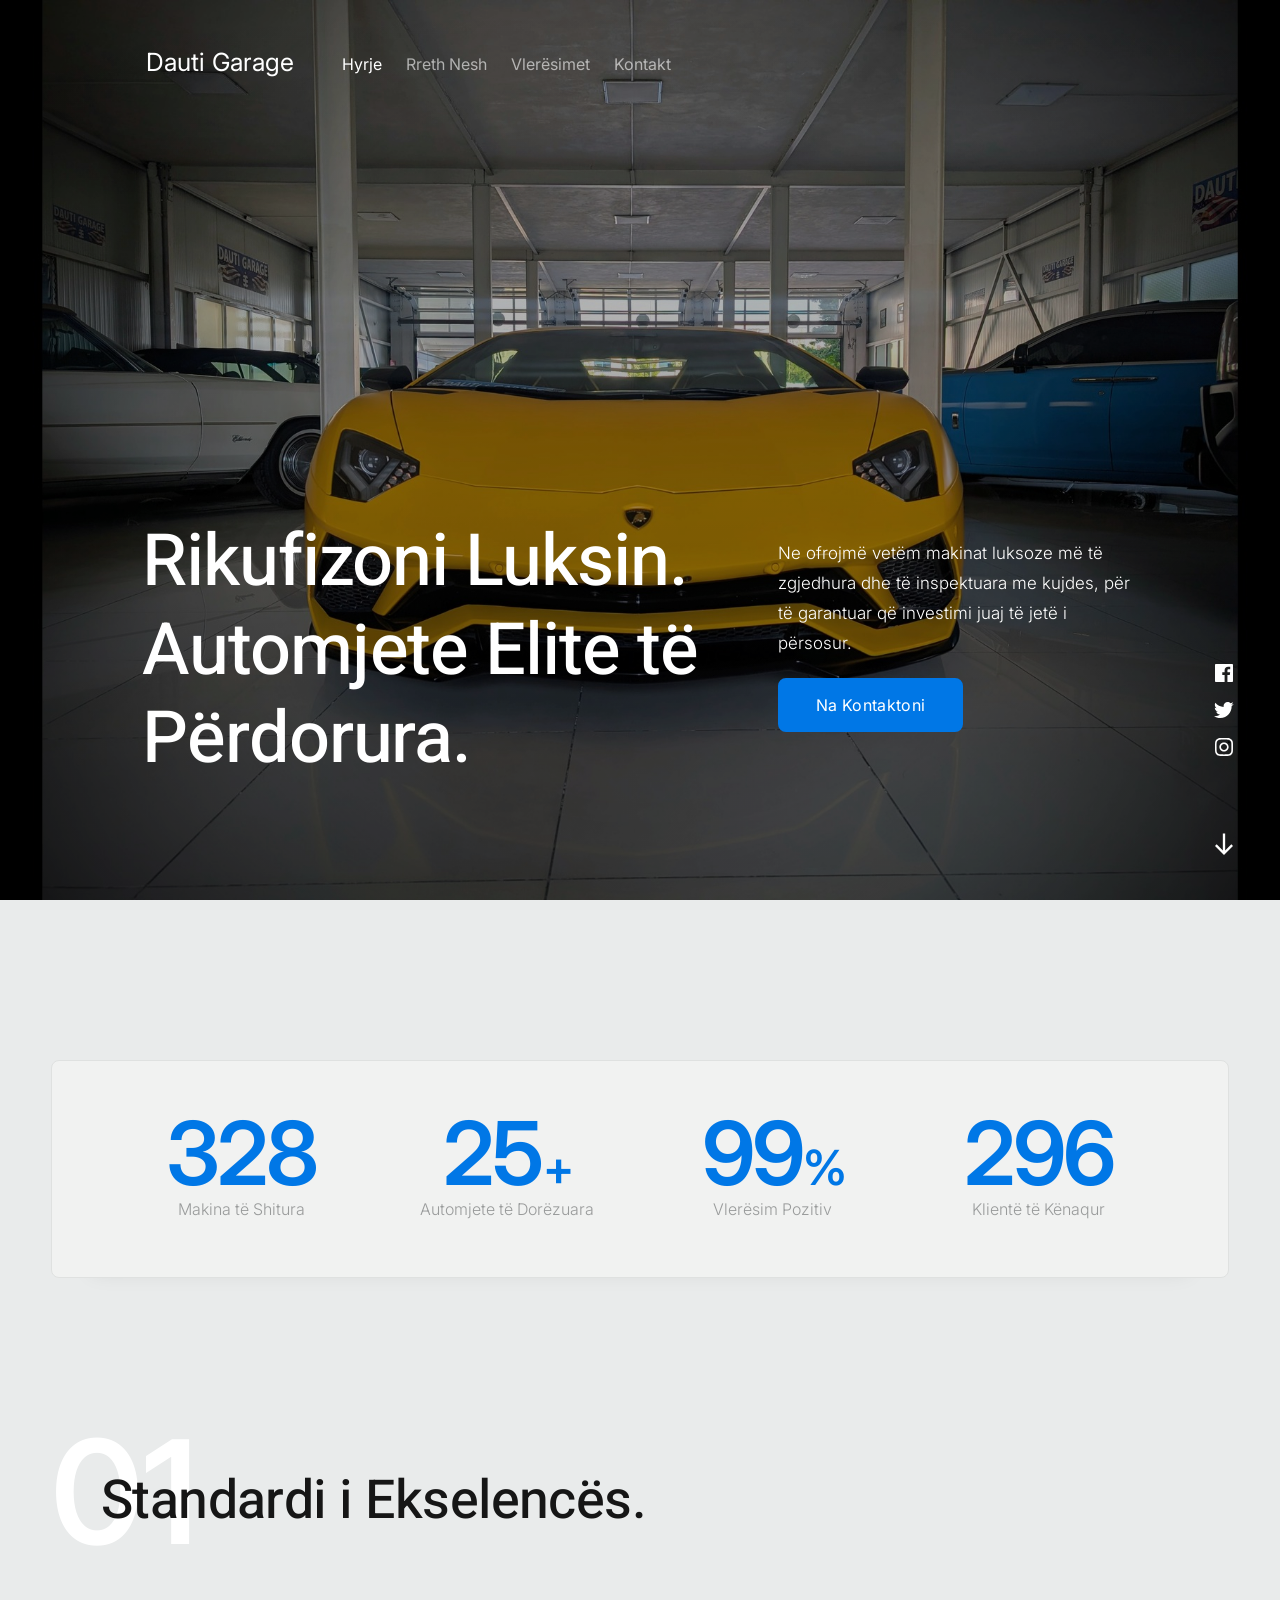
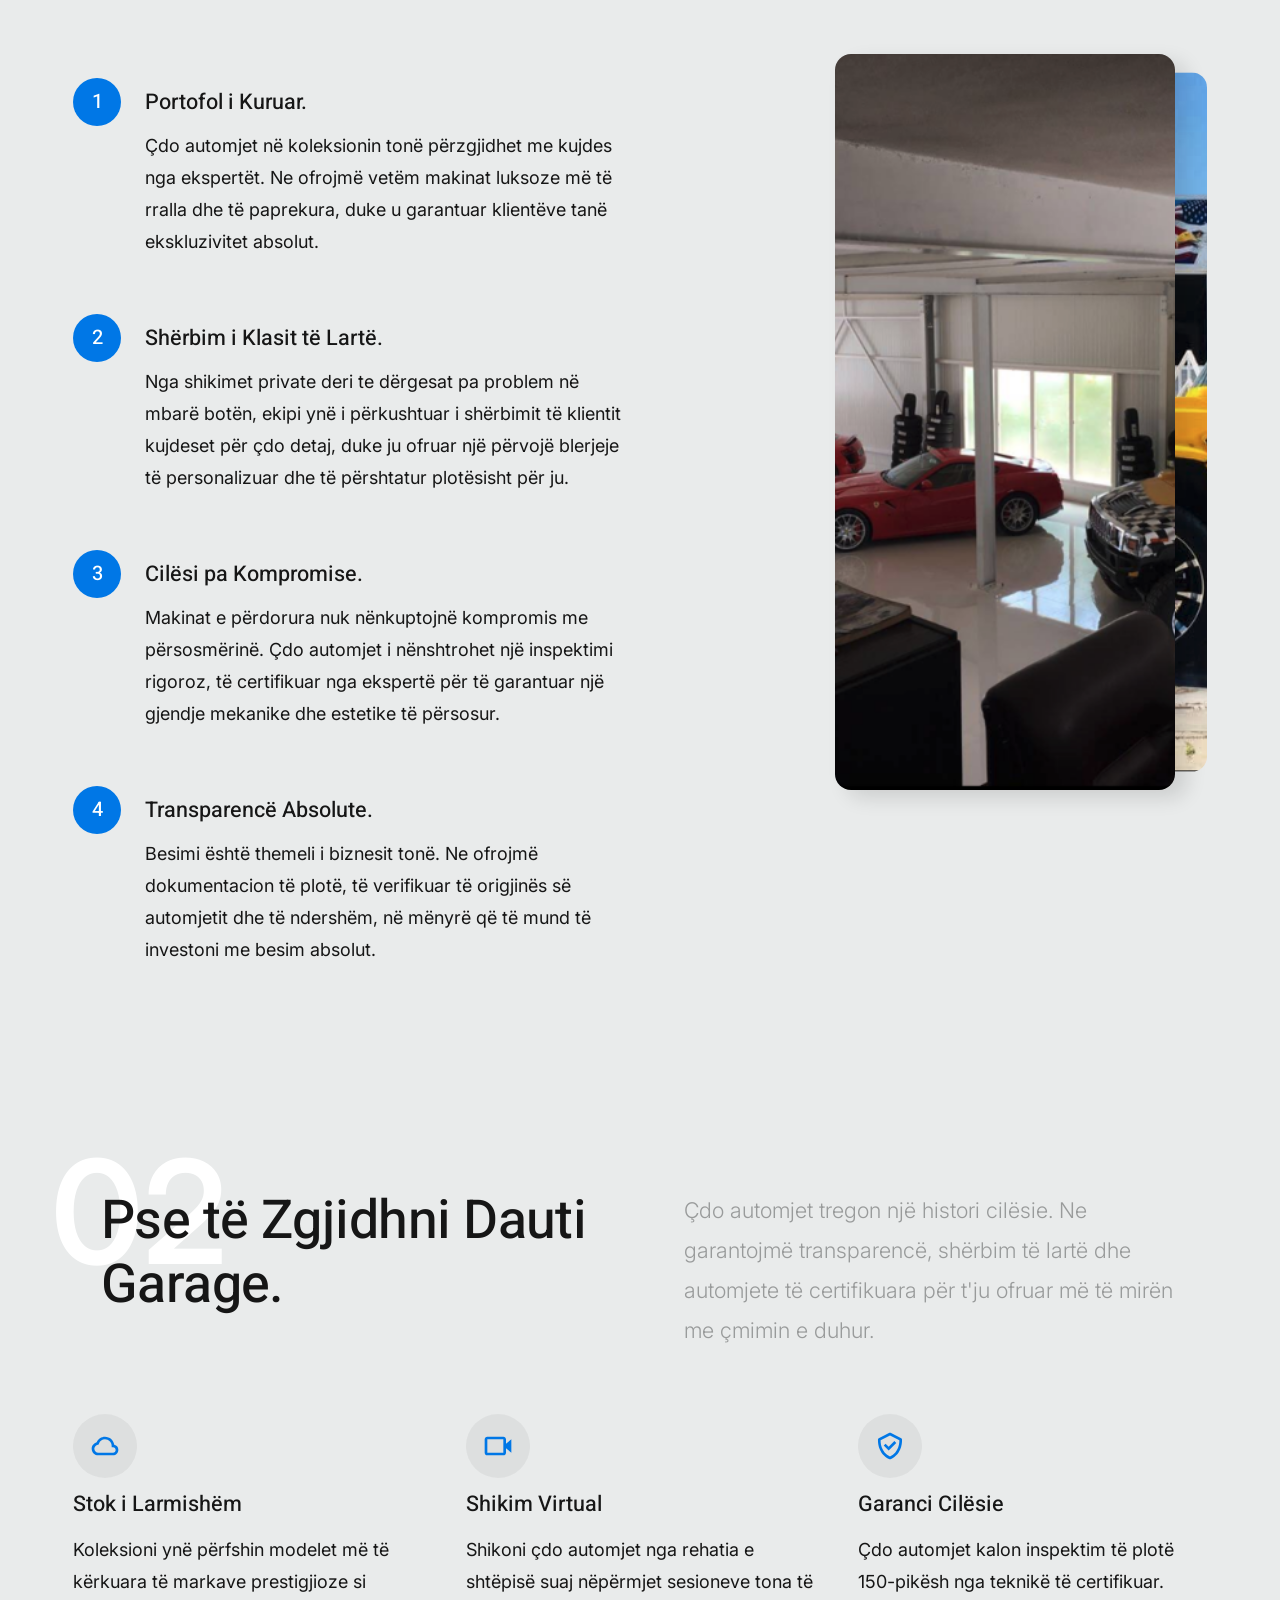
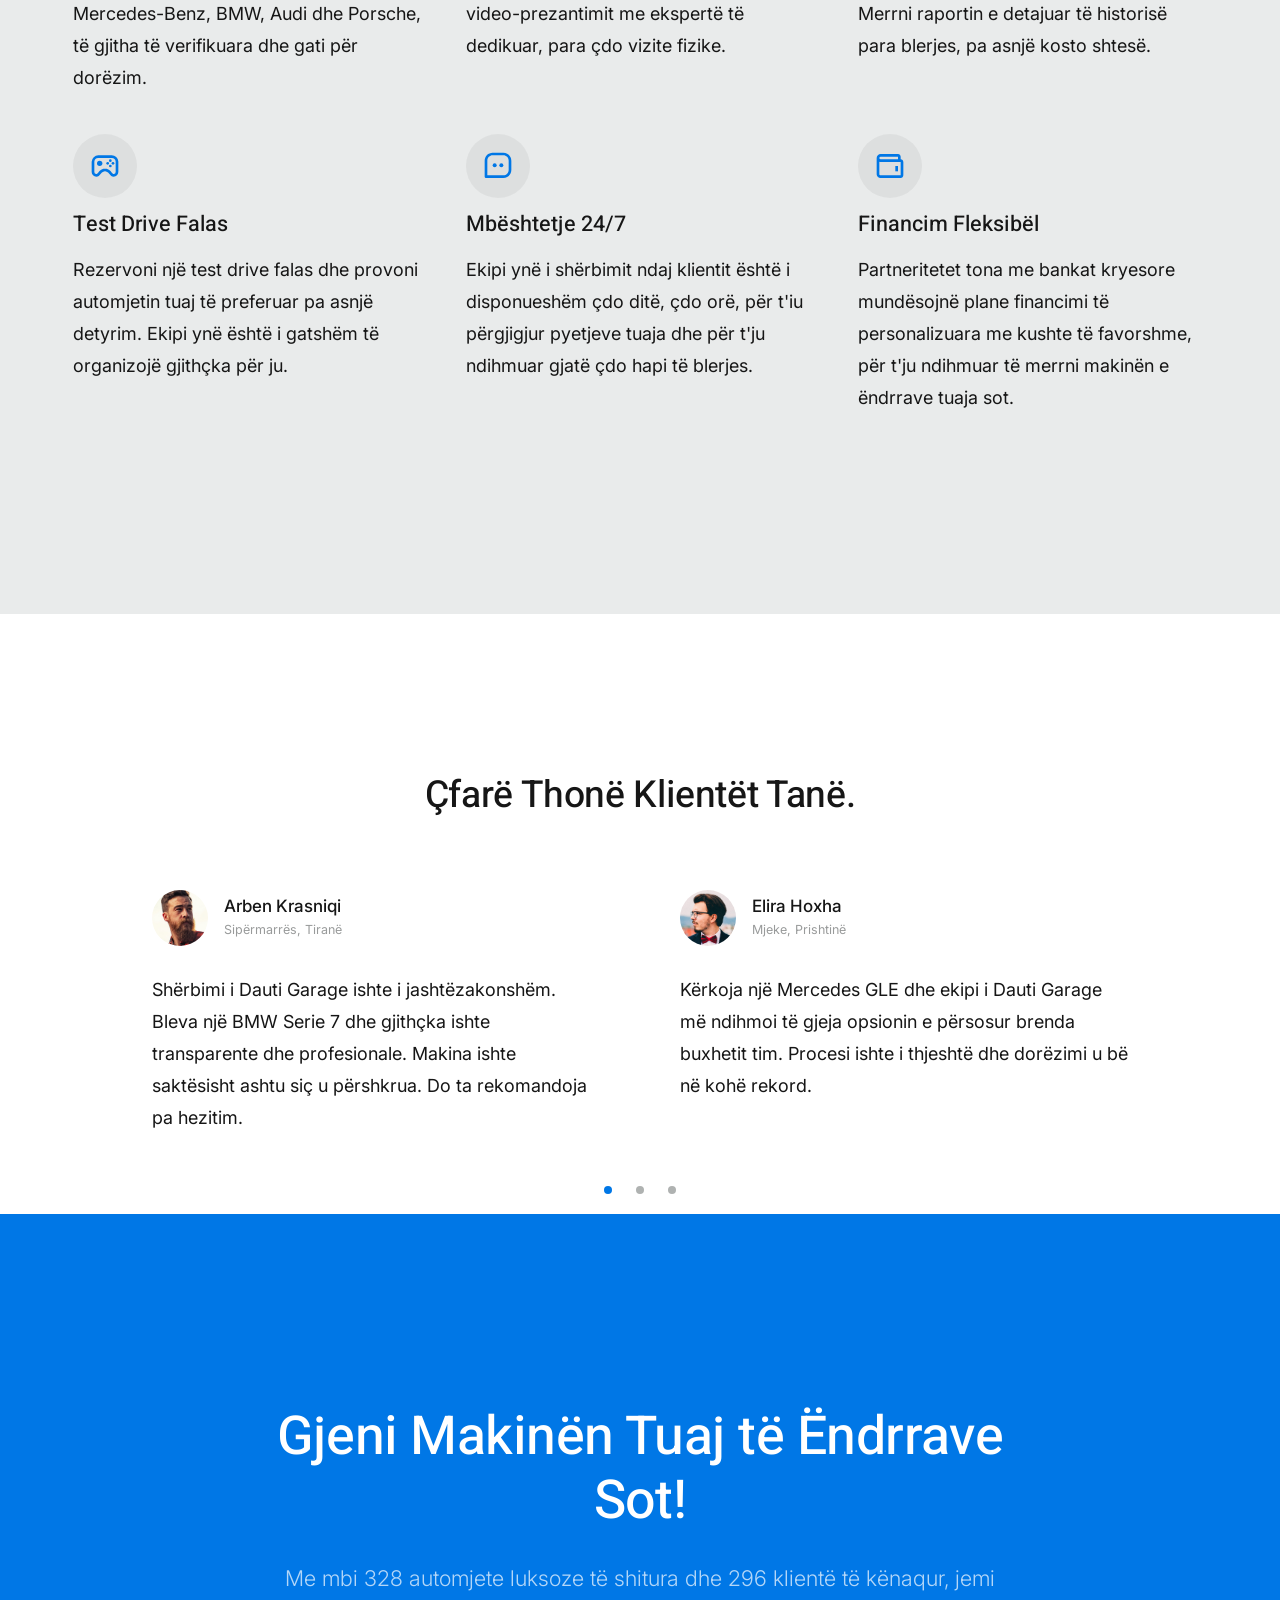
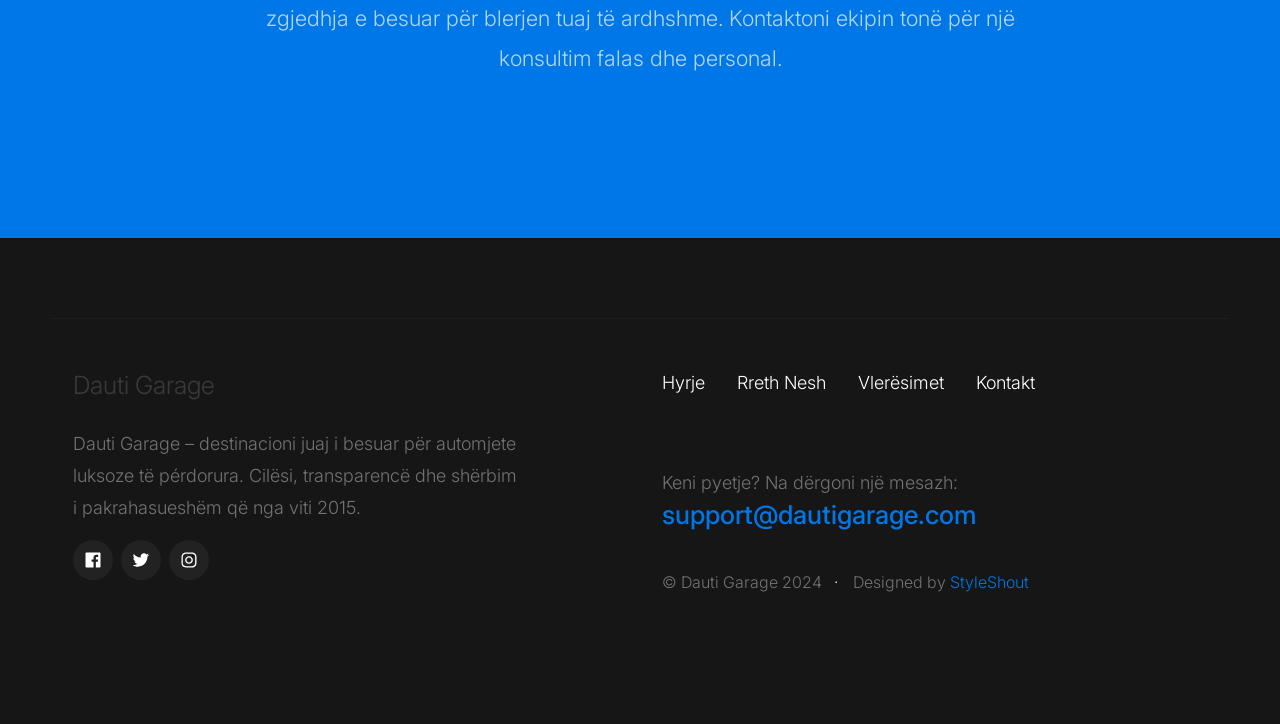
==== commit 1cecbf69: "fix menu" ====
--- a/index.html
+++ b/index.html
@@ -126,9 +126,10 @@
 
                 <nav class="s-header__nav" aria-label="Navigimi kryesor">
                     <ul>
-                        <li class="current"><a href="#intro" class="smoothscroll">Hyrje</a></li>
-                        <li><a href="#about" class="smoothscroll">Rreth Nesh</a></li>
-                        <li><a href="#pricing" class="smoothscroll">Katalogu</a></li>
+                        <li class="current"><a class="smoothscroll" href="#intro">Hyrje</a></li>
+                        <li><a class="smoothscroll" href="#about">Rreth Nesh</a></li>
+                        <li><a class="smoothscroll" href="#testimonials">Vlerësimet</a></li>
+                        <li><a class="smoothscroll" href="#footer">Kontakt</a></li>
                     </ul>
                 </nav>
 
@@ -164,7 +165,7 @@
                             </p> 
 
                             <div class="s-intro__content-buttons">
-                                <a href="#download" class="btn btn--primary s-intro__content-btn smoothscroll">Na Kontaktoni</a>
+                                <a href="#CTA" class="btn btn--primary s-intro__content-btn smoothscroll">Na Kontaktoni</a>
                             </div>
                         </div>
                     </div> <!-- s-intro__content-inner -->
@@ -390,7 +391,7 @@
 
             <!-- testimonials
             ----------------------------------------------- -->
-            <section id="testimonials" class="s-testimonials" aria-label="Vlerësimet e klientëve">
+            <section id="testimonials" class="s-testimonials target-section" aria-label="Vlerësimet e klientëve">
 
                 <div class="row narrow text-center s-testimonials__header">
                     <div class="column lg-12">
@@ -471,21 +472,21 @@
                     </div> <!-- end column -->
                 </div> <!-- end s-testimonials__content -->
 
-            </section> <!-- end testimonials -->
-
-            <!-- contact / CTA
-            ----------------------------------------------- -->
-            <section id="download" class="s-download target-section" aria-label="Na Kontaktoni">
-                <div class="row s-download__header">
-                    <div class="column lg-12">
-                        <h2 class="text-display-1">Gjeni Makinën Tuaj të Ëndrrave Sot!</h2>
-                        <p class="lead">
-                            Me mbi 328 automjete luksoze të shitura dhe 296 klientë të kënaqur,
-                            jemi zgjedhja e besuar për blerjen tuaj të ardhshme. Kontaktoni ekipin tonë
-                            për një konsultim falas dhe personal.
-                        </p>
-                    </div>
-                </div>
+                <!-- contact / CTA
+                ----------------------------------------------- -->
+                <section id="CTA" class="s-download target-section" aria-label="Na Kontaktoni">
+                    <div class="row s-download__header">
+                        <div class="column lg-12">
+                            <h2 class="text-display-1">Gjeni Makinën Tuaj të Ëndrrave Sot!</h2>
+                            <p class="lead">
+                                Me mbi 328 automjete luksoze të shitura dhe 296 klientë të kënaqur,
+                                jemi zgjedhja e besuar për blerjen tuaj të ardhshme. Kontaktoni ekipin tonë
+                                për një konsultim falas dhe personal.
+                            </p>
+                        </div>
+                    </div>
+                </section>
+
             </section>
 
 
@@ -494,32 +495,8 @@
 
         <!-- # site-footer
         ================================================== -->
-        <footer id="colophon" class="s-footer footer" role="contentinfo">
-
-            <div class="row s-footer__top">
-                <div class="column lg-12 text-center">
-                    <h2 class="text-display-1">
-                        Regjistrohu në Buletinin Tonë.
-                    </h2>
-                    <p class="lead">
-                        Abonohu për të marrë oferta ekskluzive dhe makina të reja në stok.
-                    </p>
-                </div>
-                <div class="column lg-12 s-footer__subscribe">
-                    <div class="subscribe-form">
-                        <form id="mc-form" class="mc-form" novalidate>
-                            <input type="email" name="EMAIL" id="mce-EMAIL" class="u-fullwidth text-center"
-                                   placeholder="Adresa juaj e Email-it"
-                                   title="The domain portion of the email address is invalid (the portion after the @)."
-                                   pattern="^([^\x00-\x20\x22\x28\x29\x2c\x2e\x3a-\x3c\x3e\x40\x5b-\x5d\x7f-\xff]+|\x22([^\x0d\x22\x5c\x80-\xff]|\x5c[\x00-\x7f])*\x22)(\x2e([^\x00-\x20\x22\x28\x29\x2c\x2e\x3a-\x3c\x3e\x40\x5b-\x5d\x7f-\xff]+|\x22([^\x0d\x22\x5c\x80-\xff]|\x5c[\x00-\x7f])*\x22))*\x40([^\x00-\x20\x22\x28\x29\x2c\x2e\x3a-\x3c\x3e\x40\x5b-\x5d\x7f-\xff]+|\x5b([^\x0d\x5b-\x5d\x80-\xff]|\x5c[\x00-\x7f])*\x5d)(\x2e([^\x00-\x20\x22\x28\x29\x2c\x2e\x3a-\x3c\x3e\x40\x5b-\x5d\x7f-\xff]+|\x5b([^\x0d\x5b-\x5d\x80-\xff]|\x5c[\x00-\x7f])*\x5d))*(\.\w{2,})+$"
-                                   required aria-label="Adresa juaj e email-it">
-                            <input type="submit" name="subscribe" value="Abonohu" class="btn btn--primary u-fullwidth">
-                            <div class="mc-status" role="status" aria-live="polite"></div>
-                        </form>
-                    </div>
-                </div>
-            </div>
-    
+        <footer id="footer" class="s-footer footer target-section" role="contentinfo">
+
             <div class="row s-footer__bottom">
                 <div class="column lg-5 md-6 stack-on-900">
                     <div class="footer__logo">
@@ -560,9 +537,8 @@
                         <ul class="s-footer__site-links">
                             <li><a class="smoothscroll" href="#intro" title="Hyrje">Hyrje</a></li>
                             <li><a class="smoothscroll" href="#about" title="Rreth Nesh">Rreth Nesh</a></li>
-                            <li><a class="smoothscroll" href="#testimonials" title="Vlerësime">Vlerësime</a></li>
-                            <li><a class="smoothscroll" href="#pricing" title="Katalogu">Katalogu</a></li>
-                            <li><a class="smoothscroll" href="#download" title="Kontakt">Kontakt</a></li>
+                            <li><a class="smoothscroll" href="#testimonials" title="Vlerësime">Vlerësimet</a></li>
+                            <li><a class="smoothscroll" href="#CTA" title="Kontakt">Kontakt</a></li>
                         </ul>
                     </nav>
     
--- a/css/styles.css
+++ b/css/styles.css
@@ -4385,7 +4385,6 @@
  * ------------------------------------------------------------------- */
 .s-footer {
     background-color : var(--color-gray-19);
-    padding-top      : calc(5.5 * var(--space));
     padding-bottom   : var(--vspace-3_5);
     margin-top       : auto;
     font-weight      : 300;
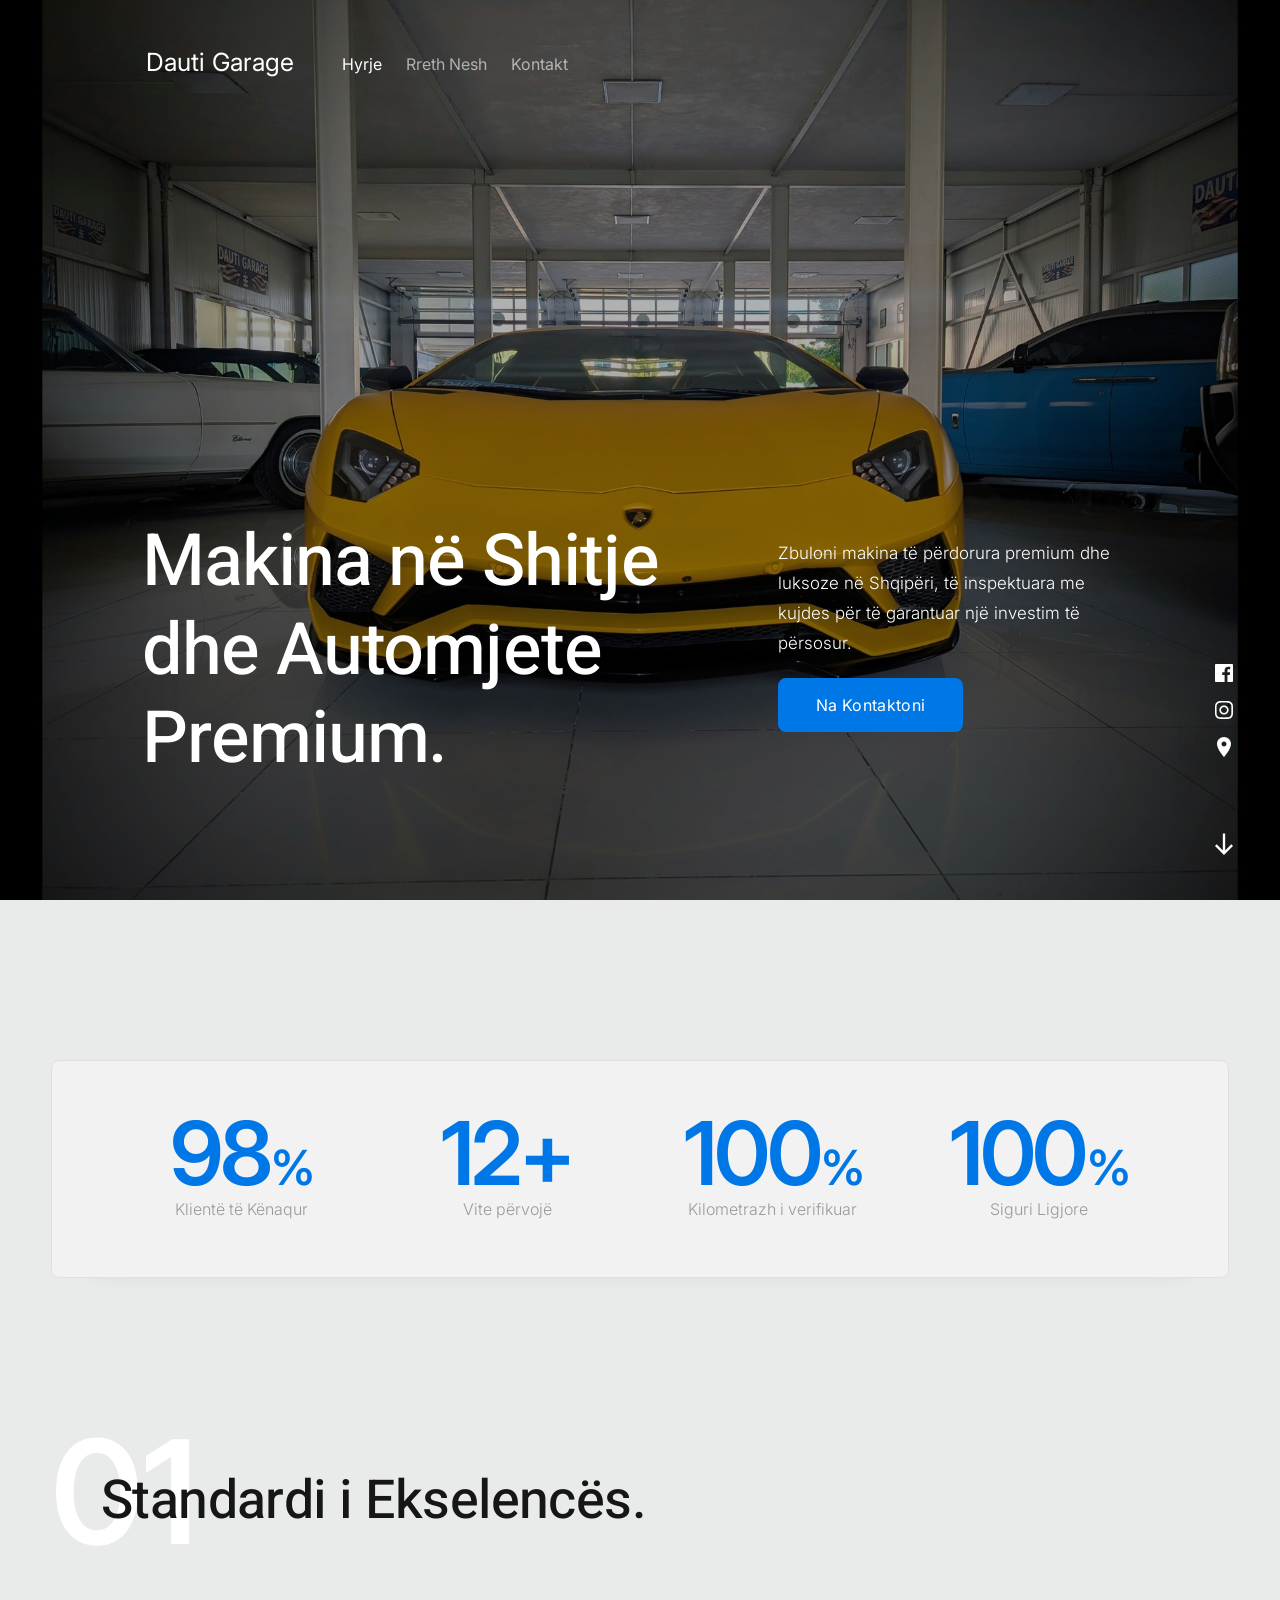
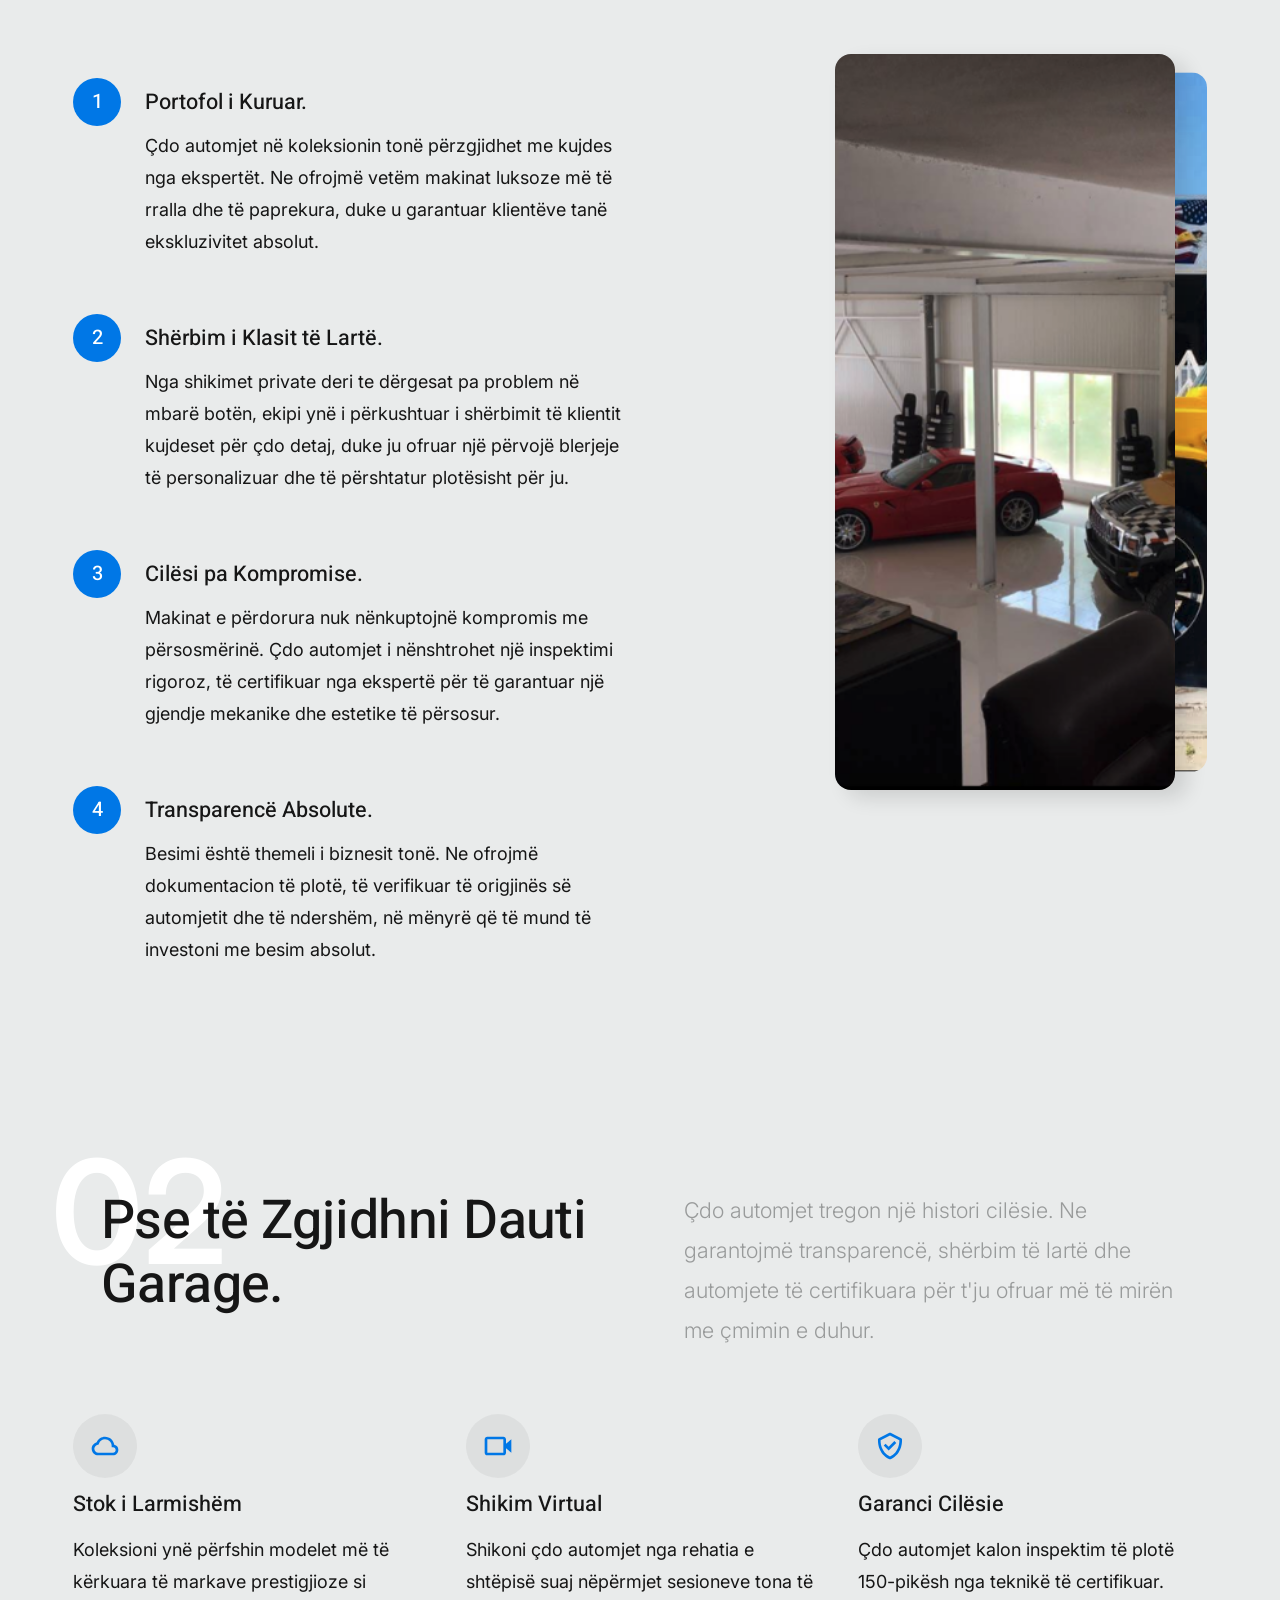
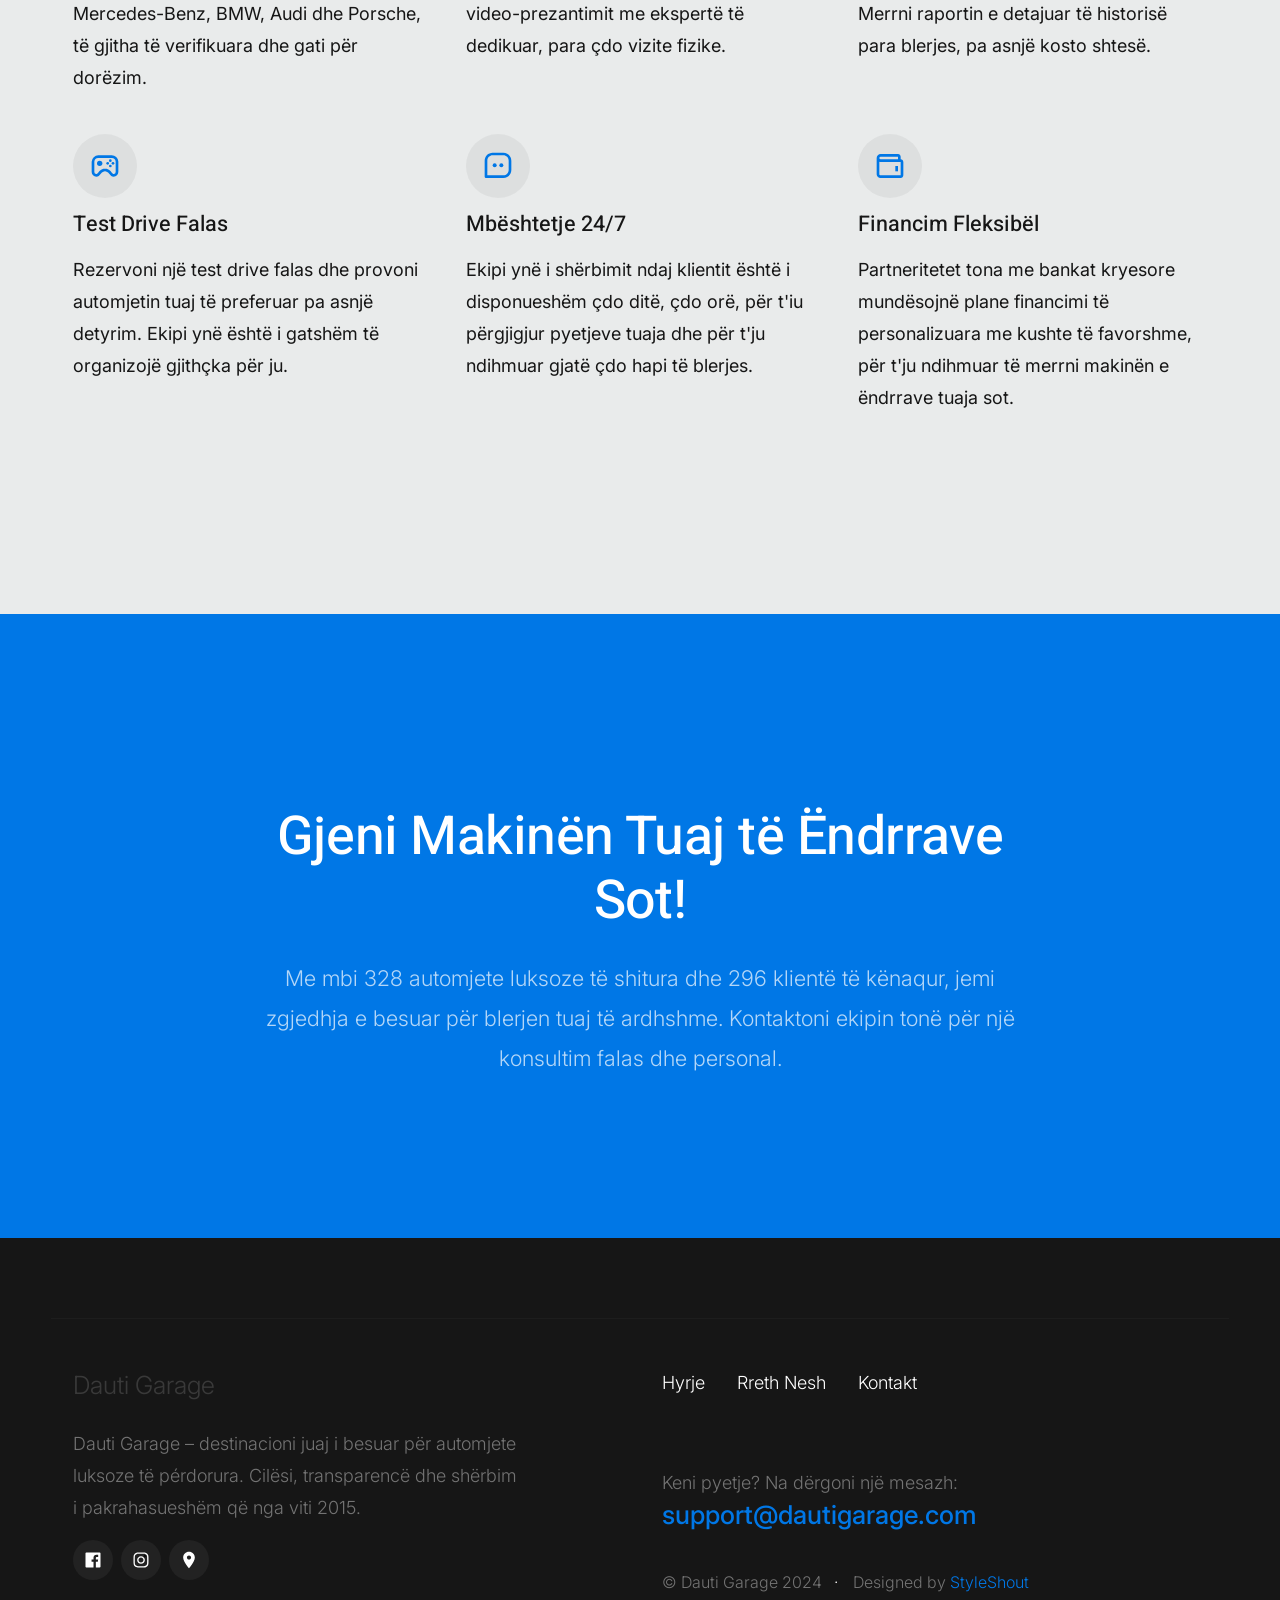
==== commit 1ed3cca0: "title, subtitle, links to soc network, statistic" ====
--- a/index.html
+++ b/index.html
@@ -66,13 +66,6 @@
     <link rel="stylesheet" href="css/vendor.css">
     <link rel="stylesheet" href="css/styles.css">
 
-    <!-- Favicons
-    ================================================== -->
-    <link rel="apple-touch-icon" sizes="180x180" href="apple-touch-icon.webp">
-    <link rel="icon" type="image/png" sizes="32x32" href="favicon-32x32.webp">
-    <link rel="icon" type="image/png" sizes="16x16" href="favicon-16x16.webp">
-    <link rel="manifest" href="site.webmanifest">
-
     <!-- =====================================================
          PRELOADER REMOVAL: instantly show content
          Overrides the ss-preload / ss-loaded / ss-show
@@ -128,7 +121,7 @@
                     <ul>
                         <li class="current"><a class="smoothscroll" href="#intro">Hyrje</a></li>
                         <li><a class="smoothscroll" href="#about">Rreth Nesh</a></li>
-                        <li><a class="smoothscroll" href="#testimonials">Vlerësimet</a></li>
+<!--                        <li><a class="smoothscroll" href="#testimonials">Vlerësimet</a></li>-->
                         <li><a class="smoothscroll" href="#footer">Kontakt</a></li>
                     </ul>
                 </nav>
@@ -154,18 +147,17 @@
                     <div class="column lg-12 s-intro__content-inner">
                         <div class="s-intro__content-left">
                             <h1 class="s-intro__content-title">
-                            Rikufizoni Luksin.<br>
-                            Automjete Elite të Përdorura.
+                                Makina në Shitje dhe Automjete Premium.
                             </h1>
                         </div>
                         <div class="s-intro__content-right">
                             <p class="s-intro__content-desc body-text-2">
-                                Ne ofrojmë vetëm makinat luksoze më të zgjedhura dhe të inspektuara me kujdes,
-                                për të garantuar që investimi juaj të jetë i përsosur.
+                                Zbuloni makina të përdorura premium dhe luksoze në Shqipëri,
+                                të inspektuara me kujdes për të garantuar një investim të përsosur.
                             </p> 
 
                             <div class="s-intro__content-buttons">
-                                <a href="#CTA" class="btn btn--primary s-intro__content-btn smoothscroll">Na Kontaktoni</a>
+                                <a href="https://wa.link/3txpj3" class="btn btn--primary s-intro__content-btn">Na Kontaktoni</a>
                             </div>
                         </div>
                     </div> <!-- s-intro__content-inner -->
@@ -174,21 +166,21 @@
 
                 <ul class="s-intro__social" aria-label="Rrjetet sociale">
                     <li>
-                        <a href="" aria-label="Na ndiqni në Facebook">
+                        <a href="https://www.facebook.com/profile.php?id=100063569018785" aria-label="Na ndiqni në Facebook">
                             <svg xmlns="http://www.w3.org/2000/svg" width="24" height="24" viewBox="0 0 24 24" style="fill:rgba(0, 0, 0, 1);transform:;-ms-filter:" aria-hidden="true"><path d="M20,3H4C3.447,3,3,3.448,3,4v16c0,0.552,0.447,1,1,1h8.615v-6.96h-2.338v-2.725h2.338v-2c0-2.325,1.42-3.592,3.5-3.592 c0.699-0.002,1.399,0.034,2.095,0.107v2.42h-1.435c-1.128,0-1.348,0.538-1.348,1.325v1.735h2.697l-0.35,2.725h-2.348V21H20 c0.553,0,1-0.448,1-1V4C21,3.448,20.553,3,20,3z"></path></svg>
                             <span class="u-screen-reader-text">Facebook</span>
                         </a>
                     </li>
                     <li>
-                        <a href="" aria-label="Na ndiqni në Twitter">
-                            <svg xmlns="http://www.w3.org/2000/svg" width="24" height="24" viewBox="0 0 24 24" style="fill:rgba(0, 0, 0, 1);transform:;-ms-filter:" aria-hidden="true"><path d="M19.633,7.997c0.013,0.175,0.013,0.349,0.013,0.523c0,5.325-4.053,11.461-11.46,11.461c-2.282,0-4.402-0.661-6.186-1.809 c0.324,0.037,0.636,0.05,0.973,0.05c1.883,0,3.616-0.636,5.001-1.721c-1.771-0.037-3.255-1.197-3.767-2.793 c0.249,0.037,0.499,0.062,0.761,0.062c0.361,0,0.724-0.05,1.061-0.137c-1.847-0.374-3.23-1.995-3.23-3.953v-0.05 c0.537,0.299,1.16,0.486,1.82,0.511C3.534,9.419,2.823,8.184,2.823,6.787c0-0.748,0.199-1.434,0.548-2.032 c1.983,2.443,4.964,4.04,8.306,4.215c-0.062-0.3-0.1-0.611-0.1-0.923c0-2.22,1.796-4.028,4.028-4.028 c1.16,0,2.207,0.486,2.943,1.272c0.91-0.175,1.782-0.512,2.556-0.973c-0.299,0.935-0.936,1.721-1.771,2.22 c0.811-0.088,1.597-0.312,2.319-0.624C21.104,6.712,20.419,7.423,19.633,7.997z"></path></svg>
-                            <span class="u-screen-reader-text">Twitter</span>
+                        <a href="https://www.instagram.com/dauti_garage_sh.a_auto/" aria-label="Na ndiqni në Instagram">
+                            <svg xmlns="http://www.w3.org/2000/svg" width="24" height="24" viewBox="0 0 24 24" style="fill:rgba(0, 0, 0, 1);transform:;-ms-filter:" aria-hidden="true"><path d="M11.999,7.377c-2.554,0-4.623,2.07-4.623,4.623c0,2.554,2.069,4.624,4.623,4.624c2.552,0,4.623-2.07,4.623-4.624 C16.622,9.447,14.551,7.377,11.999,7.377L11.999,7.377z M11.999,15.004c-1.659,0-3.004-1.345-3.004-3.003 c0-1.659,1.345-3.003,3.004-3.003s3.002,1.344,3.002,3.003C15.001,13.659,13.658,15.004,11.999,15.004L11.999,15.004z"></path><circle cx="16.806" cy="7.207" r="1.078"></circle><path d="M20.533,6.111c-0.469-1.209-1.424-2.165-2.633-2.632c-0.699-0.263-1.438-0.404-2.186-0.42 c-0.963-0.042-1.268-0.054-3.71-0.054s-2.755,0-3.71,0.054C7.548,3.074,6.809,3.215,6.11,3.479C4.9,3.946,3.945,4.902,3.477,6.111 c-0.263,0.7-0.404,1.438-0.419,2.186c-0.043,0.962-0.056,1.267-0.056,3.71c0,2.442,0,2.753,0.056,3.71 c0.015,0.748,0.156,1.486,0.419,2.187c0.469,1.208,1.424,2.164,2.634,2.632c0.696,0.272,1.435,0.426,2.185,0.45 c0.963,0.042,1.268,0.055,3.71,0.055s2.755,0,3.71-0.055c0.747-0.015,1.486-0.157,2.186-0.419c1.209-0.469,2.164-1.424,2.633-2.633 c0.263-0.7,0.404-1.438,0.419-2.186c0.043-0.962,0.056-1.267,0.056-3.71s0-2.753-0.056-3.71C20.941,7.57,20.801,6.819,20.533,6.111z M19.315,15.643c-0.007,0.576-0.111,1.147-0.311,1.688c-0.305,0.787-0.926,1.409-1.712,1.711c-0.535,0.199-1.099,0.303-1.67,0.311 c-0.95,0.044-1.218,0.055-3.654,0.055c-2.438,0-2.687,0-3.655-0.055c-0.569-0.007-1.135-0.112-1.669-0.311 c-0.789-0.301-1.414-0.923-1.719-1.711c-0.196-0.534-0.302-1.099-0.311-1.669c-0.043-0.95-0.053-1.218-0.053-3.654 c0-2.437,0-2.686,0.053-3.655c0.007-0.576,0.111-1.146,0.311-1.687c0.305-0.789,0.93-1.41,1.719-1.712 c0.534-0.198,1.1-0.303,1.669-0.311c0.951-0.043,1.218-0.055,3.655-0.055c2.437,0,2.687,0,3.654,0.055 c0.571,0.007,1.135,0.112,1.67,0.311c0.786,0.303,1.407,0.925,1.712,1.712c0.196,0.534,0.302,1.099,0.311,1.669 c0.043,0.951,0.054,1.218,0.054,3.655c0,2.436,0,2.698-0.043,3.654H19.315z"></path></svg>
+                            <span class="u-screen-reader-text">Instagram</span>
                         </a>
                     </li>
                     <li>
-                        <a href="" aria-label="Na ndiqni në Instagram">
-                            <svg xmlns="http://www.w3.org/2000/svg" width="24" height="24" viewBox="0 0 24 24" style="fill:rgba(0, 0, 0, 1);transform:;-ms-filter:" aria-hidden="true"><path d="M11.999,7.377c-2.554,0-4.623,2.07-4.623,4.623c0,2.554,2.069,4.624,4.623,4.624c2.552,0,4.623-2.07,4.623-4.624 C16.622,9.447,14.551,7.377,11.999,7.377L11.999,7.377z M11.999,15.004c-1.659,0-3.004-1.345-3.004-3.003 c0-1.659,1.345-3.003,3.004-3.003s3.002,1.344,3.002,3.003C15.001,13.659,13.658,15.004,11.999,15.004L11.999,15.004z"></path><circle cx="16.806" cy="7.207" r="1.078"></circle><path d="M20.533,6.111c-0.469-1.209-1.424-2.165-2.633-2.632c-0.699-0.263-1.438-0.404-2.186-0.42 c-0.963-0.042-1.268-0.054-3.71-0.054s-2.755,0-3.71,0.054C7.548,3.074,6.809,3.215,6.11,3.479C4.9,3.946,3.945,4.902,3.477,6.111 c-0.263,0.7-0.404,1.438-0.419,2.186c-0.043,0.962-0.056,1.267-0.056,3.71c0,2.442,0,2.753,0.056,3.71 c0.015,0.748,0.156,1.486,0.419,2.187c0.469,1.208,1.424,2.164,2.634,2.632c0.696,0.272,1.435,0.426,2.185,0.45 c0.963,0.042,1.268,0.055,3.71,0.055s2.755,0,3.71-0.055c0.747-0.015,1.486-0.157,2.186-0.419c1.209-0.469,2.164-1.424,2.633-2.633 c0.263-0.7,0.404-1.438,0.419-2.186c0.043-0.962,0.056-1.267,0.056-3.71s0-2.753-0.056-3.71C20.941,7.57,20.801,6.819,20.533,6.111z M19.315,15.643c-0.007,0.576-0.111,1.147-0.311,1.688c-0.305,0.787-0.926,1.409-1.712,1.711c-0.535,0.199-1.099,0.303-1.67,0.311 c-0.95,0.044-1.218,0.055-3.654,0.055c-2.438,0-2.687,0-3.655-0.055c-0.569-0.007-1.135-0.112-1.669-0.311 c-0.789-0.301-1.414-0.923-1.719-1.711c-0.196-0.534-0.302-1.099-0.311-1.669c-0.043-0.95-0.053-1.218-0.053-3.654 c0-2.437,0-2.686,0.053-3.655c0.007-0.576,0.111-1.146,0.311-1.687c0.305-0.789,0.93-1.41,1.719-1.712 c0.534-0.198,1.1-0.303,1.669-0.311c0.951-0.043,1.218-0.055,3.655-0.055c2.437,0,2.687,0,3.654,0.055 c0.571,0.007,1.135,0.112,1.67,0.311c0.786,0.303,1.407,0.925,1.712,1.712c0.196,0.534,0.302,1.099,0.311,1.669 c0.043,0.951,0.054,1.218,0.054,3.655c0,2.436,0,2.698-0.043,3.654H19.315z"></path></svg>
-                            <span class="u-screen-reader-text">Instagram</span>
+                        <a href="https://www.google.com/maps/place/Dauti+Garage/@41.322918,19.4728955,1264m/data=!3m1!1e3!4m6!3m5!1s0x134fda26ad407651:0xeb342b2cc5b85378!8m2!3d41.3191389!4d19.4735164!16s%2Fg%2F11cn94s0nm?entry=ttu&g_ep=EgoyMDI2MDYyOC4wIKXMDSoASAFQAw%3D%3D" aria-label="Na ndiqni në Google Maps">
+                            <svg xmlns="http://www.w3.org/2000/svg" width="24" height="24" viewBox="0 0 24 24" style="fill:rgba(0, 0, 0, 1);transform:;-ms-filter:" aria-hidden="true"><path d="M12 2C8.13 2 5 5.13 5 9c0 5.25 7 13 7 13s7-7.75 7-13c0-3.87-3.13-7-7-7zm0 9.5c-1.38 0-2.5-1.12-2.5-2.5s1.12-2.5 2.5-2.5 2.5 1.12 2.5 2.5-1.12 2.5-2.5 2.5z"></path></svg>
+                            <span class="u-screen-reader-text">Google Maps</span>
                         </a>
                     </li>
                 </ul>  <!-- s-intro__social -->
@@ -212,20 +204,20 @@
                 <div class="row block-lg-one-fourth block-tab-one-half block-stack s-about__stats">
 
                     <div class="column s-about__stats-item">
-                        <div class="s-about__stats-count">328</div>
-                        <h5>Makina të Shitura</h5>
+                        <div class="s-about__stats-count">98<span>%</span></div>
+                        <h5>Klientë të Kënaqur</h5>
                     </div>
                     <div class="column s-about__stats-item">
-                        <div class="s-about__stats-count">25<span>+</span></div>
-                        <h5>Automjete të Dorëzuara</h5>
+                        <div class="s-about__stats-count">12+</div>
+                        <h5>Vite përvojë</h5>
                     </div>
                     <div class="column s-about__stats-item">
-                        <div class="s-about__stats-count">99<span>%</span></div>
-                        <h5>Vlerësim Pozitiv</h5>
+                        <div class="s-about__stats-count">100<span>%</span></div>
+                        <h5>Kilometrazh i verifikuar</h5>
                     </div>
                     <div class="column s-about__stats-item">
-                        <div class="s-about__stats-count">296</div>
-                        <h5>Klientë të Kënaqur</h5>
+                        <div class="s-about__stats-count">100<span>%</span></div>
+                        <h5>Siguri Ligjore</h5>
                     </div>
 
                 </div> <!-- end stats -->
@@ -391,86 +383,86 @@
 
             <!-- testimonials
             ----------------------------------------------- -->
-            <section id="testimonials" class="s-testimonials target-section" aria-label="Vlerësimet e klientëve">
-
-                <div class="row narrow text-center s-testimonials__header">
-                    <div class="column lg-12">
-                        <h3 class="h2">Çfarë Thonë Klientët Tanë.</h3>
-                    </div>
-                </div>
-
-                <div class="row s-testimonials__content">
-                    <div class="column lg-12">
-        
-                        <div class="swiper-container s-testimonials__slider">
-        
-                            <div class="swiper-wrapper">
-    
-                                <div class="s-testimonials__slide swiper-slide">
-                                    <div class="s-testimonials__author">
-                                        <img src="images/avatars/user-02.webp" alt="Foto e klientit Arben Krasniqi" class="s-testimonials__avatar" width="56" height="56" loading="lazy">
-                                        <cite class="s-testimonials__cite">
-                                            <strong>Arben Krasniqi</strong>
-                                            <span>Sipërmarrës, Tiranë</span>
-                                        </cite>
-                                    </div>
-                                    <p>
-                                        Shërbimi i Dauti Garage ishte i jashtëzakonshëm. Bleva një BMW Serie 7 dhe gjithçka
-                                        ishte transparente dhe profesionale. Makina ishte saktësisht ashtu siç u përshkrua.
-                                        Do ta rekomandoja pa hezitim.
-                                    </p>
-                                </div> <!-- end s-testimonials__slide -->
-                
-                                <div class="s-testimonials__slide swiper-slide">
-                                    <div class="s-testimonials__author">
-                                        <img src="images/avatars/user-03.webp" alt="Foto e klientit Elira Hoxha" class="s-testimonials__avatar" width="56" height="56" loading="lazy">
-                                        <cite class="s-testimonials__cite">
-                                            <strong>Elira Hoxha</strong>
-                                            <span>Mjeke, Prishtinë</span>
-                                        </cite>
-                                    </div>
-                                    <p>
-                                        Kërkoja një Mercedes GLE dhe ekipi i Dauti Garage më ndihmoi të gjeja opsionin e
-                                        përsosur brenda buxhetit tim. Procesi ishte i thjeshtë dhe dorëzimi u bë në kohë rekord.
-                                    </p>
-                                </div> <!-- end s-testimonials__slide -->
-                
-                                <div class="s-testimonials__slide swiper-slide">
-                                    <div class="s-testimonials__author">
-                                        <img src="images/avatars/user-01.webp" alt="Foto e klientit Driton Berisha" class="s-testimonials__avatar" width="56" height="56" loading="lazy">
-                                        <cite class="s-testimonials__cite">
-                                            <strong>Driton Berisha</strong>
-                                            <span>Arkitekt, Shkodër</span>
-                                        </cite>
-                                    </div>
-                                    <p>
-                                        Pas shumë vitesh blerje nga tregtarë jo të besueshëm, Dauti Garage ishte freski i vërtetë.
-                                        Dokumentacioni i plotë, inspektimi i detajuar dhe çmimi i drejtë. Bravo!
-                                    </p>
-                                </div> <!-- end s-testimonials__slide -->
-        
-                                <div class="s-testimonials__slide swiper-slide">
-                                    <div class="s-testimonials__author">
-                                        <img src="images/avatars/user-06.webp" alt="Foto e klientit Gentian Leka" class="s-testimonials__avatar" width="56" height="56" loading="lazy">
-                                        <cite class="s-testimonials__cite">
-                                            <strong>Gentian Leka</strong>
-                                            <span>Drejtues Kompanie, Durrës</span>
-                                        </cite>
-                                    </div>
-                                    <p>
-                                        Eksperienca me Dauti Garage kaloi të gjitha pritjet e mia. Porsche Cayenne që bleva
-                                        ishte në gjendje perfekte. Shërbimi post-shitje është gjithashtu i shkëlqyer.
-                                    </p>
-                                </div> <!-- end s-testimonials__slide -->
-            
-                            </div> <!-- end swiper-wrapper -->
-        
-                            <div class="swiper-pagination"></div>
-        
-                        </div> <!-- end swiper-container -->
-        
-                    </div> <!-- end column -->
-                </div> <!-- end s-testimonials__content -->
+<!--            <section id="testimonials" class="s-testimonials target-section" aria-label="Vlerësimet e klientëve">-->
+
+<!--                <div class="row narrow text-center s-testimonials__header">-->
+<!--                    <div class="column lg-12">-->
+<!--                        <h3 class="h2">Çfarë Thonë Klientët Tanë.</h3>-->
+<!--                    </div>-->
+<!--                </div>-->
+
+<!--                <div class="row s-testimonials__content">-->
+<!--                    <div class="column lg-12">-->
+<!--        -->
+<!--                        <div class="swiper-container s-testimonials__slider">-->
+<!--        -->
+<!--                            <div class="swiper-wrapper">-->
+<!--    -->
+<!--                                <div class="s-testimonials__slide swiper-slide">-->
+<!--                                    <div class="s-testimonials__author">-->
+<!--                                        <img src="images/avatars/user-02.webp" alt="Foto e klientit Arben Krasniqi" class="s-testimonials__avatar" width="56" height="56" loading="lazy">-->
+<!--                                        <cite class="s-testimonials__cite">-->
+<!--                                            <strong>Arben Krasniqi</strong>-->
+<!--                                            <span>Sipërmarrës, Tiranë</span>-->
+<!--                                        </cite>-->
+<!--                                    </div>-->
+<!--                                    <p>-->
+<!--                                        Shërbimi i Dauti Garage ishte i jashtëzakonshëm. Bleva një BMW Serie 7 dhe gjithçka-->
+<!--                                        ishte transparente dhe profesionale. Makina ishte saktësisht ashtu siç u përshkrua.-->
+<!--                                        Do ta rekomandoja pa hezitim.-->
+<!--                                    </p>-->
+<!--                                </div> &lt;!&ndash; end s-testimonials__slide &ndash;&gt;-->
+<!--                -->
+<!--                                <div class="s-testimonials__slide swiper-slide">-->
+<!--                                    <div class="s-testimonials__author">-->
+<!--                                        <img src="images/avatars/user-03.webp" alt="Foto e klientit Elira Hoxha" class="s-testimonials__avatar" width="56" height="56" loading="lazy">-->
+<!--                                        <cite class="s-testimonials__cite">-->
+<!--                                            <strong>Elira Hoxha</strong>-->
+<!--                                            <span>Mjeke, Prishtinë</span>-->
+<!--                                        </cite>-->
+<!--                                    </div>-->
+<!--                                    <p>-->
+<!--                                        Kërkoja një Mercedes GLE dhe ekipi i Dauti Garage më ndihmoi të gjeja opsionin e-->
+<!--                                        përsosur brenda buxhetit tim. Procesi ishte i thjeshtë dhe dorëzimi u bë në kohë rekord.-->
+<!--                                    </p>-->
+<!--                                </div> &lt;!&ndash; end s-testimonials__slide &ndash;&gt;-->
+<!--                -->
+<!--                                <div class="s-testimonials__slide swiper-slide">-->
+<!--                                    <div class="s-testimonials__author">-->
+<!--                                        <img src="images/avatars/user-01.webp" alt="Foto e klientit Driton Berisha" class="s-testimonials__avatar" width="56" height="56" loading="lazy">-->
+<!--                                        <cite class="s-testimonials__cite">-->
+<!--                                            <strong>Driton Berisha</strong>-->
+<!--                                            <span>Arkitekt, Shkodër</span>-->
+<!--                                        </cite>-->
+<!--                                    </div>-->
+<!--                                    <p>-->
+<!--                                        Pas shumë vitesh blerje nga tregtarë jo të besueshëm, Dauti Garage ishte freski i vërtetë.-->
+<!--                                        Dokumentacioni i plotë, inspektimi i detajuar dhe çmimi i drejtë. Bravo!-->
+<!--                                    </p>-->
+<!--                                </div> &lt;!&ndash; end s-testimonials__slide &ndash;&gt;-->
+<!--        -->
+<!--                                <div class="s-testimonials__slide swiper-slide">-->
+<!--                                    <div class="s-testimonials__author">-->
+<!--                                        <img src="images/avatars/user-06.webp" alt="Foto e klientit Gentian Leka" class="s-testimonials__avatar" width="56" height="56" loading="lazy">-->
+<!--                                        <cite class="s-testimonials__cite">-->
+<!--                                            <strong>Gentian Leka</strong>-->
+<!--                                            <span>Drejtues Kompanie, Durrës</span>-->
+<!--                                        </cite>-->
+<!--                                    </div>-->
+<!--                                    <p>-->
+<!--                                        Eksperienca me Dauti Garage kaloi të gjitha pritjet e mia. Porsche Cayenne që bleva-->
+<!--                                        ishte në gjendje perfekte. Shërbimi post-shitje është gjithashtu i shkëlqyer.-->
+<!--                                    </p>-->
+<!--                                </div> &lt;!&ndash; end s-testimonials__slide &ndash;&gt;-->
+<!--            -->
+<!--                            </div> &lt;!&ndash; end swiper-wrapper &ndash;&gt;-->
+<!--        -->
+<!--                            <div class="swiper-pagination"></div>-->
+<!--        -->
+<!--                        </div> &lt;!&ndash; end swiper-container &ndash;&gt;-->
+<!--        -->
+<!--                    </div> &lt;!&ndash; end column &ndash;&gt;-->
+<!--                </div> &lt;!&ndash; end s-testimonials__content &ndash;&gt;-->
 
                 <!-- contact / CTA
                 ----------------------------------------------- -->
@@ -512,21 +504,21 @@
     
                     <ul class="s-footer__social" aria-label="Rrjetet sociale">
                         <li>
-                            <a href="" aria-label="Na ndiqni në Facebook">
+                            <a href="https://www.facebook.com/profile.php?id=100063569018785" aria-label="Na ndiqni në Facebook">
                                 <svg xmlns="http://www.w3.org/2000/svg" width="24" height="24" viewBox="0 0 24 24" style="fill:rgba(0, 0, 0, 1);" aria-hidden="true"><path d="M20,3H4C3.447,3,3,3.448,3,4v16c0,0.552,0.447,1,1,1h8.615v-6.96h-2.338v-2.725h2.338v-2c0-2.325,1.42-3.592,3.5-3.592 c0.699-0.002,1.399,0.034,2.095,0.107v2.42h-1.435c-1.128,0-1.348,0.538-1.348,1.325v1.735h2.697l-0.35,2.725h-2.348V21H20 c0.553,0,1-0.448,1-1V4C21,3.448,20.553,3,20,3z"></path></svg>
                                 <span class="u-screen-reader-text">Facebook</span>
                             </a>
                         </li>
                         <li>
-                            <a href="" aria-label="Na ndiqni në Twitter">
-                                <svg xmlns="http://www.w3.org/2000/svg" width="24" height="24" viewBox="0 0 24 24" style="fill:rgba(0, 0, 0, 1);" aria-hidden="true"><path d="M19.633,7.997c0.013,0.175,0.013,0.349,0.013,0.523c0,5.325-4.053,11.461-11.46,11.461c-2.282,0-4.402-0.661-6.186-1.809 c0.324,0.037,0.636,0.05,0.973,0.05c1.883,0,3.616-0.636,5.001-1.721c-1.771-0.037-3.255-1.197-3.767-2.793 c0.249,0.037,0.499,0.062,0.761,0.062c0.361,0,0.724-0.05,1.061-0.137c-1.847-0.374-3.23-1.995-3.23-3.953v-0.05 c0.537,0.299,1.16,0.486,1.82,0.511C3.534,9.419,2.823,8.184,2.823,6.787c0-0.748,0.199-1.434,0.548-2.032 c1.983,2.443,4.964,4.04,8.306,4.215c-0.062-0.3-0.1-0.611-0.1-0.923c0-2.22,1.796-4.028,4.028-4.028 c1.16,0,2.207,0.486,2.943,1.272c0.91-0.175,1.782-0.512,2.556-0.973c-0.299,0.935-0.936,1.721-1.771,2.22 c0.811-0.088,1.597-0.312,2.319-0.624C21.104,6.712,20.419,7.423,19.633,7.997z"></path></svg>
-                                <span class="u-screen-reader-text">Twitter</span>
+                            <a href="https://www.instagram.com/dauti_garage_sh.a_auto/" aria-label="Na ndiqni në Instagram">
+                                <svg xmlns="http://www.w3.org/2000/svg" width="24" height="24" viewBox="0 0 24 24" style="fill:rgba(0, 0, 0, 1);" aria-hidden="true"><path d="M11.999,7.377c-2.554,0-4.623,2.07-4.623,4.623c0,2.554,2.069,4.624,4.623,4.624c2.552,0,4.623-2.07,4.623-4.624 C16.622,9.447,14.551,7.377,11.999,7.377L11.999,7.377z M11.999,15.004c-1.659,0-3.004-1.345-3.004-3.003 c0-1.659,1.345-3.003,3.004-3.003s3.002,1.344,3.002,3.003C15.001,13.659,13.658,15.004,11.999,15.004L11.999,15.004z"></path><circle cx="16.806" cy="7.207" r="1.078"></circle><path d="M20.533,6.111c-0.469-1.209-1.424-2.165-2.633-2.632c-0.699-0.263-1.438-0.404-2.186-0.42 c-0.963-0.042-1.268-0.054-3.71-0.054s-2.755,0-3.71,0.054C7.548,3.074,6.809,3.215,6.11,3.479C4.9,3.946,3.945,4.902,3.477,6.111 c-0.263,0.7-0.404,1.438-0.419,2.186c-0.043,0.962-0.056,1.267-0.056,3.71c0,2.442,0,2.753,0.056,3.71 c0.015,0.748,0.156,1.486,0.419,2.187c0.469,1.208,1.424,2.164,2.634,2.632c0.696,0.272,1.435,0.426,2.185,0.45 c0.963,0.042,1.268,0.055,3.71,0.055s2.755,0,3.71-0.055c0.747-0.015,1.486-0.157,2.186-0.419c1.209-0.469,2.164-1.424,2.633-2.633 c0.263-0.7,0.404-1.438,0.419-2.186c0.043-0.962,0.056-1.267,0.056-3.71s0-2.753-0.056-3.71C20.941,7.57,20.801,6.819,20.533,6.111z M19.315,15.643c-0.007,0.576-0.111,1.147-0.311,1.688c-0.305,0.787-0.926,1.409-1.712,1.711c-0.535,0.199-1.099,0.303-1.67,0.311 c-0.95,0.044-1.218,0.055-3.654,0.055c-2.438,0-2.687,0-3.655-0.055c-0.569-0.007-1.135-0.112-1.669-0.311 c-0.789-0.301-1.414-0.923-1.719-1.711c-0.196-0.534-0.302-1.099-0.311-1.669c-0.043-0.95-0.053-1.218-0.053-3.654 c0-2.437,0-2.686,0.053-3.655c0.007-0.576,0.111-1.146,0.311-1.687c0.305-0.789,0.93-1.41,1.719-1.712 c0.534-0.198,1.1-0.303,1.669-0.311c0.951-0.043,1.218-0.055,3.655-0.055c2.437,0,2.687,0,3.654,0.055 c0.571,0.007,1.135,0.112,1.67,0.311c0.786,0.303,1.407,0.925,1.712,1.712c0.196,0.534,0.302,1.099,0.311,1.669 c0.043,0.951,0.054,1.218,0.054,3.655c0,2.436,0,2.698-0.043,3.654H19.315z"></path></svg>
+                                <span class="u-screen-reader-text">Instagram</span>
                             </a>
                         </li>
                         <li>
-                            <a href="" aria-label="Na ndiqni në Instagram">
-                                <svg xmlns="http://www.w3.org/2000/svg" width="24" height="24" viewBox="0 0 24 24" style="fill:rgba(0, 0, 0, 1);" aria-hidden="true"><path d="M11.999,7.377c-2.554,0-4.623,2.07-4.623,4.623c0,2.554,2.069,4.624,4.623,4.624c2.552,0,4.623-2.07,4.623-4.624 C16.622,9.447,14.551,7.377,11.999,7.377L11.999,7.377z M11.999,15.004c-1.659,0-3.004-1.345-3.004-3.003 c0-1.659,1.345-3.003,3.004-3.003s3.002,1.344,3.002,3.003C15.001,13.659,13.658,15.004,11.999,15.004L11.999,15.004z"></path><circle cx="16.806" cy="7.207" r="1.078"></circle><path d="M20.533,6.111c-0.469-1.209-1.424-2.165-2.633-2.632c-0.699-0.263-1.438-0.404-2.186-0.42 c-0.963-0.042-1.268-0.054-3.71-0.054s-2.755,0-3.71,0.054C7.548,3.074,6.809,3.215,6.11,3.479C4.9,3.946,3.945,4.902,3.477,6.111 c-0.263,0.7-0.404,1.438-0.419,2.186c-0.043,0.962-0.056,1.267-0.056,3.71c0,2.442,0,2.753,0.056,3.71 c0.015,0.748,0.156,1.486,0.419,2.187c0.469,1.208,1.424,2.164,2.634,2.632c0.696,0.272,1.435,0.426,2.185,0.45 c0.963,0.042,1.268,0.055,3.71,0.055s2.755,0,3.71-0.055c0.747-0.015,1.486-0.157,2.186-0.419c1.209-0.469,2.164-1.424,2.633-2.633 c0.263-0.7,0.404-1.438,0.419-2.186c0.043-0.962,0.056-1.267,0.056-3.71s0-2.753-0.056-3.71C20.941,7.57,20.801,6.819,20.533,6.111z M19.315,15.643c-0.007,0.576-0.111,1.147-0.311,1.688c-0.305,0.787-0.926,1.409-1.712,1.711c-0.535,0.199-1.099,0.303-1.67,0.311 c-0.95,0.044-1.218,0.055-3.654,0.055c-2.438,0-2.687,0-3.655-0.055c-0.569-0.007-1.135-0.112-1.669-0.311 c-0.789-0.301-1.414-0.923-1.719-1.711c-0.196-0.534-0.302-1.099-0.311-1.669c-0.043-0.95-0.053-1.218-0.053-3.654 c0-2.437,0-2.686,0.053-3.655c0.007-0.576,0.111-1.146,0.311-1.687c0.305-0.789,0.93-1.41,1.719-1.712 c0.534-0.198,1.1-0.303,1.669-0.311c0.951-0.043,1.218-0.055,3.655-0.055c2.437,0,2.687,0,3.654,0.055 c0.571,0.007,1.135,0.112,1.67,0.311c0.786,0.303,1.407,0.925,1.712,1.712c0.196,0.534,0.302,1.099,0.311,1.669 c0.043,0.951,0.054,1.218,0.054,3.655c0,2.436,0,2.698-0.043,3.654H19.315z"></path></svg>
-                                <span class="u-screen-reader-text">Instagram</span>
+                            <a href="https://www.google.com/maps/place/Dauti+Garage/@41.322918,19.4728955,1264m/data=!3m1!1e3!4m6!3m5!1s0x134fda26ad407651:0xeb342b2cc5b85378!8m2!3d41.3191389!4d19.4735164!16s%2Fg%2F11cn94s0nm?entry=ttu&g_ep=EgoyMDI2MDYyOC4wIKXMDSoASAFQAw%3D%3D" aria-label="Na ndiqni në Twitter">
+                                <svg xmlns="http://www.w3.org/2000/svg" width="24" height="24" viewBox="0 0 24 24" style="fill:rgba(0, 0, 0, 1);" aria-hidden="true"><path d="M12 2C8.13 2 5 5.13 5 9c0 5.25 7 13 7 13s7-7.75 7-13c0-3.87-3.13-7-7-7zm0 9.5c-1.38 0-2.5-1.12-2.5-2.5s1.12-2.5 2.5-2.5 2.5 1.12 2.5 2.5-1.12 2.5-2.5 2.5z"></path></svg>
+                                <span class="u-screen-reader-text">Google Maps</span>
                             </a>
                         </li>
                     </ul>
@@ -537,7 +529,7 @@
                         <ul class="s-footer__site-links">
                             <li><a class="smoothscroll" href="#intro" title="Hyrje">Hyrje</a></li>
                             <li><a class="smoothscroll" href="#about" title="Rreth Nesh">Rreth Nesh</a></li>
-                            <li><a class="smoothscroll" href="#testimonials" title="Vlerësime">Vlerësimet</a></li>
+<!--                            <li><a class="smoothscroll" href="#testimonials" title="Vlerësime">Vlerësimet</a></li>-->
                             <li><a class="smoothscroll" href="#CTA" title="Kontakt">Kontakt</a></li>
                         </ul>
                     </nav>
